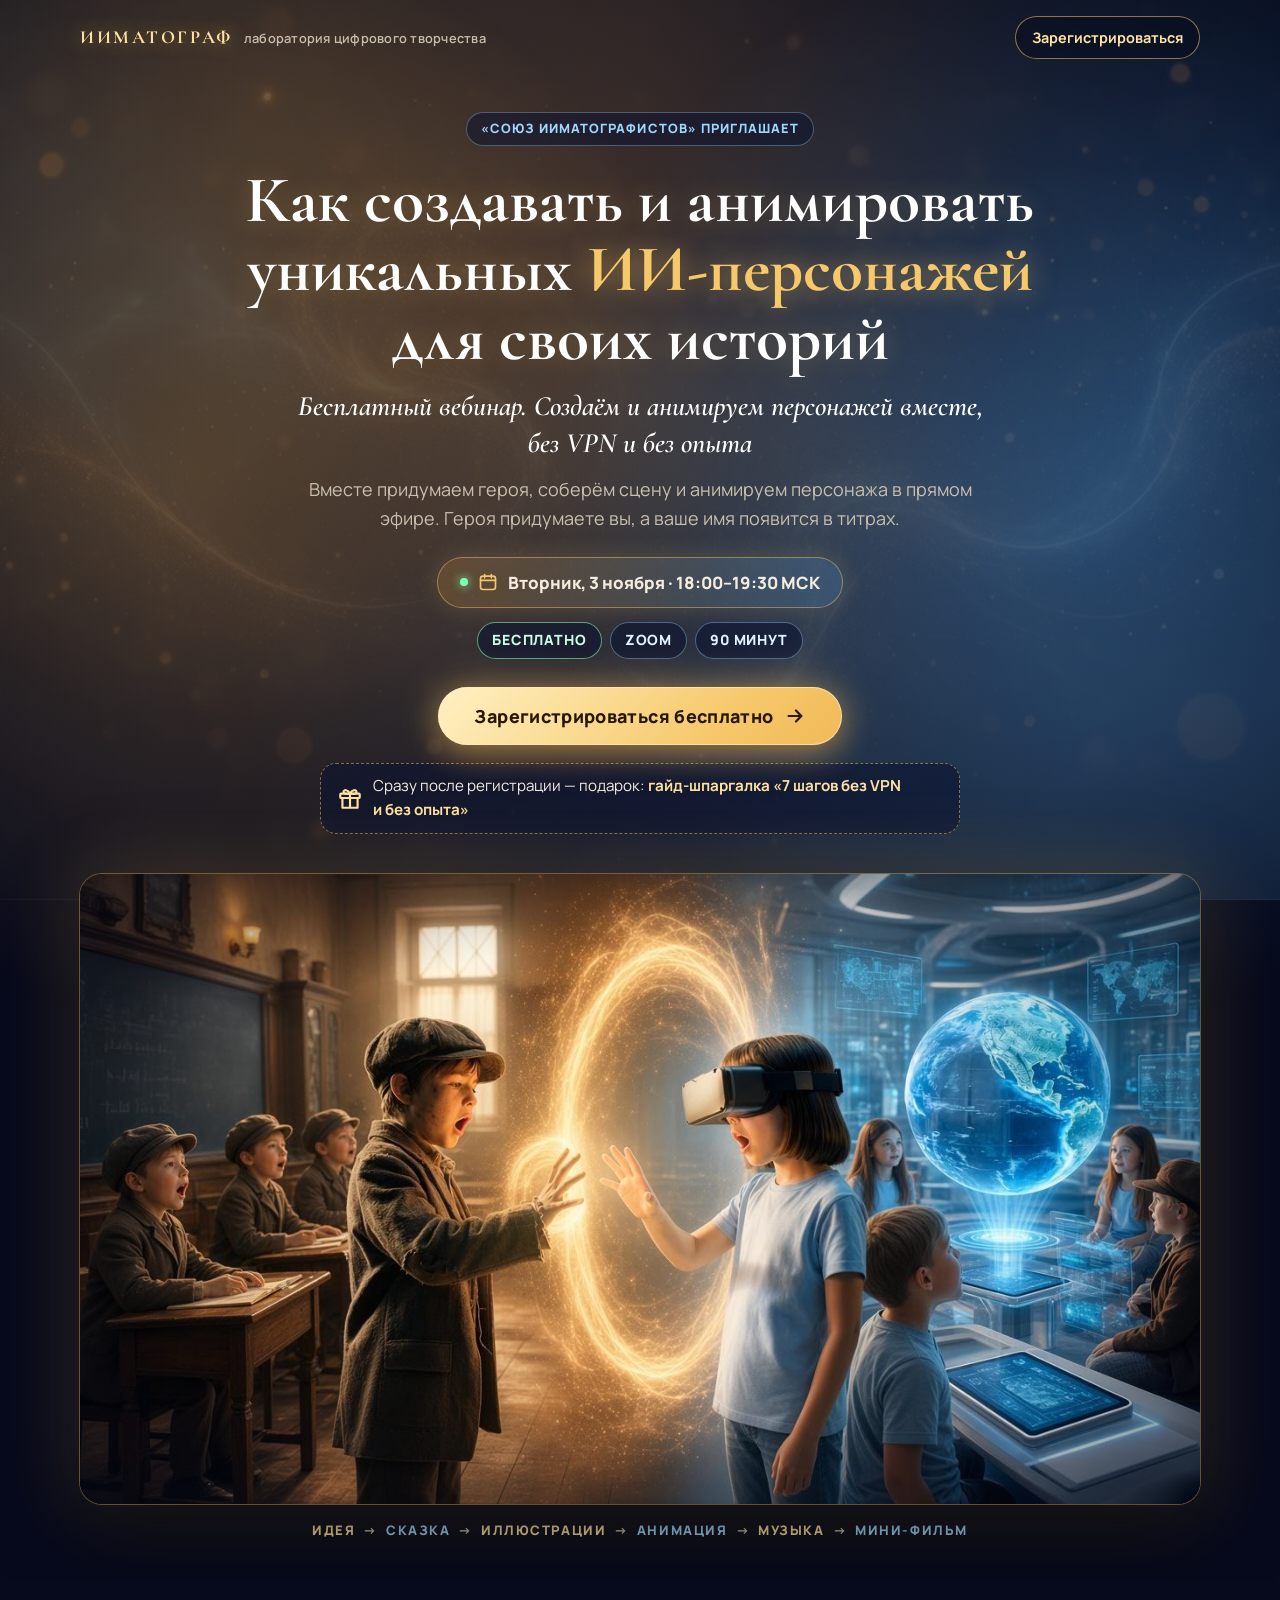
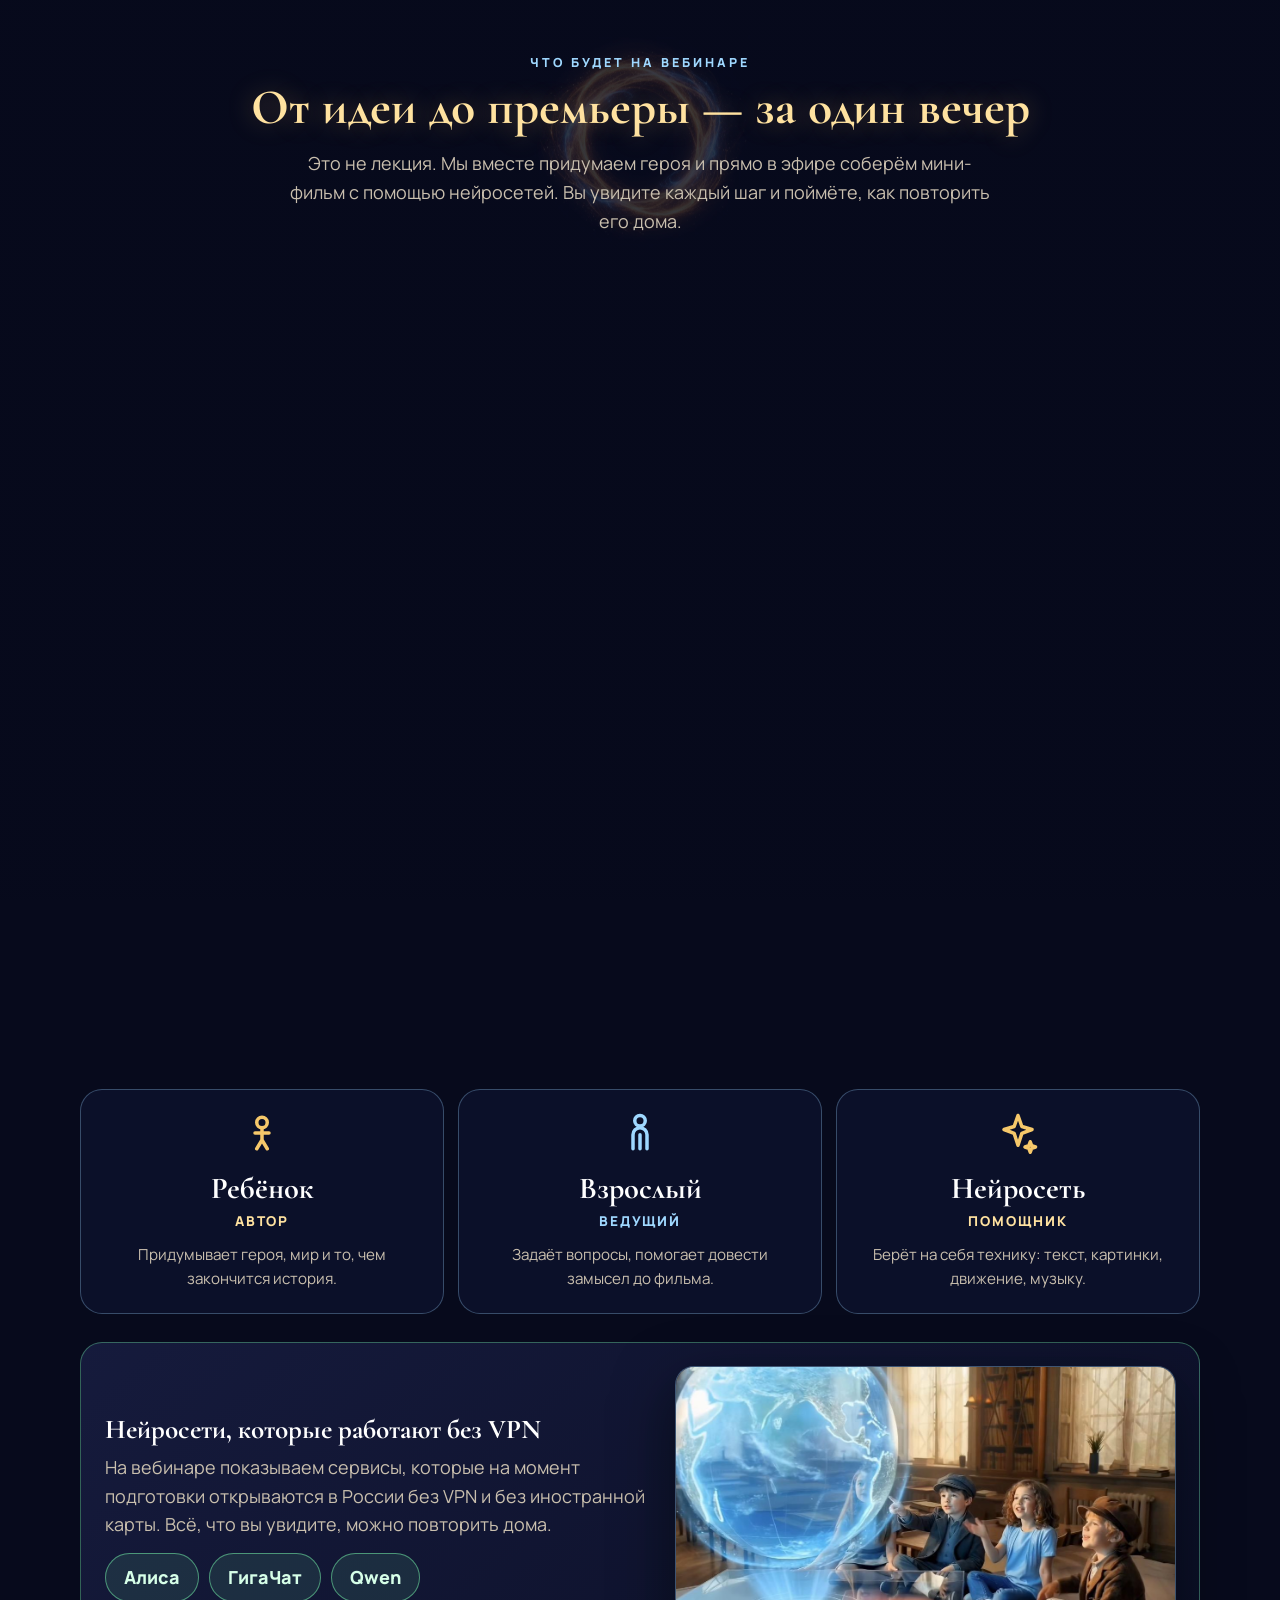
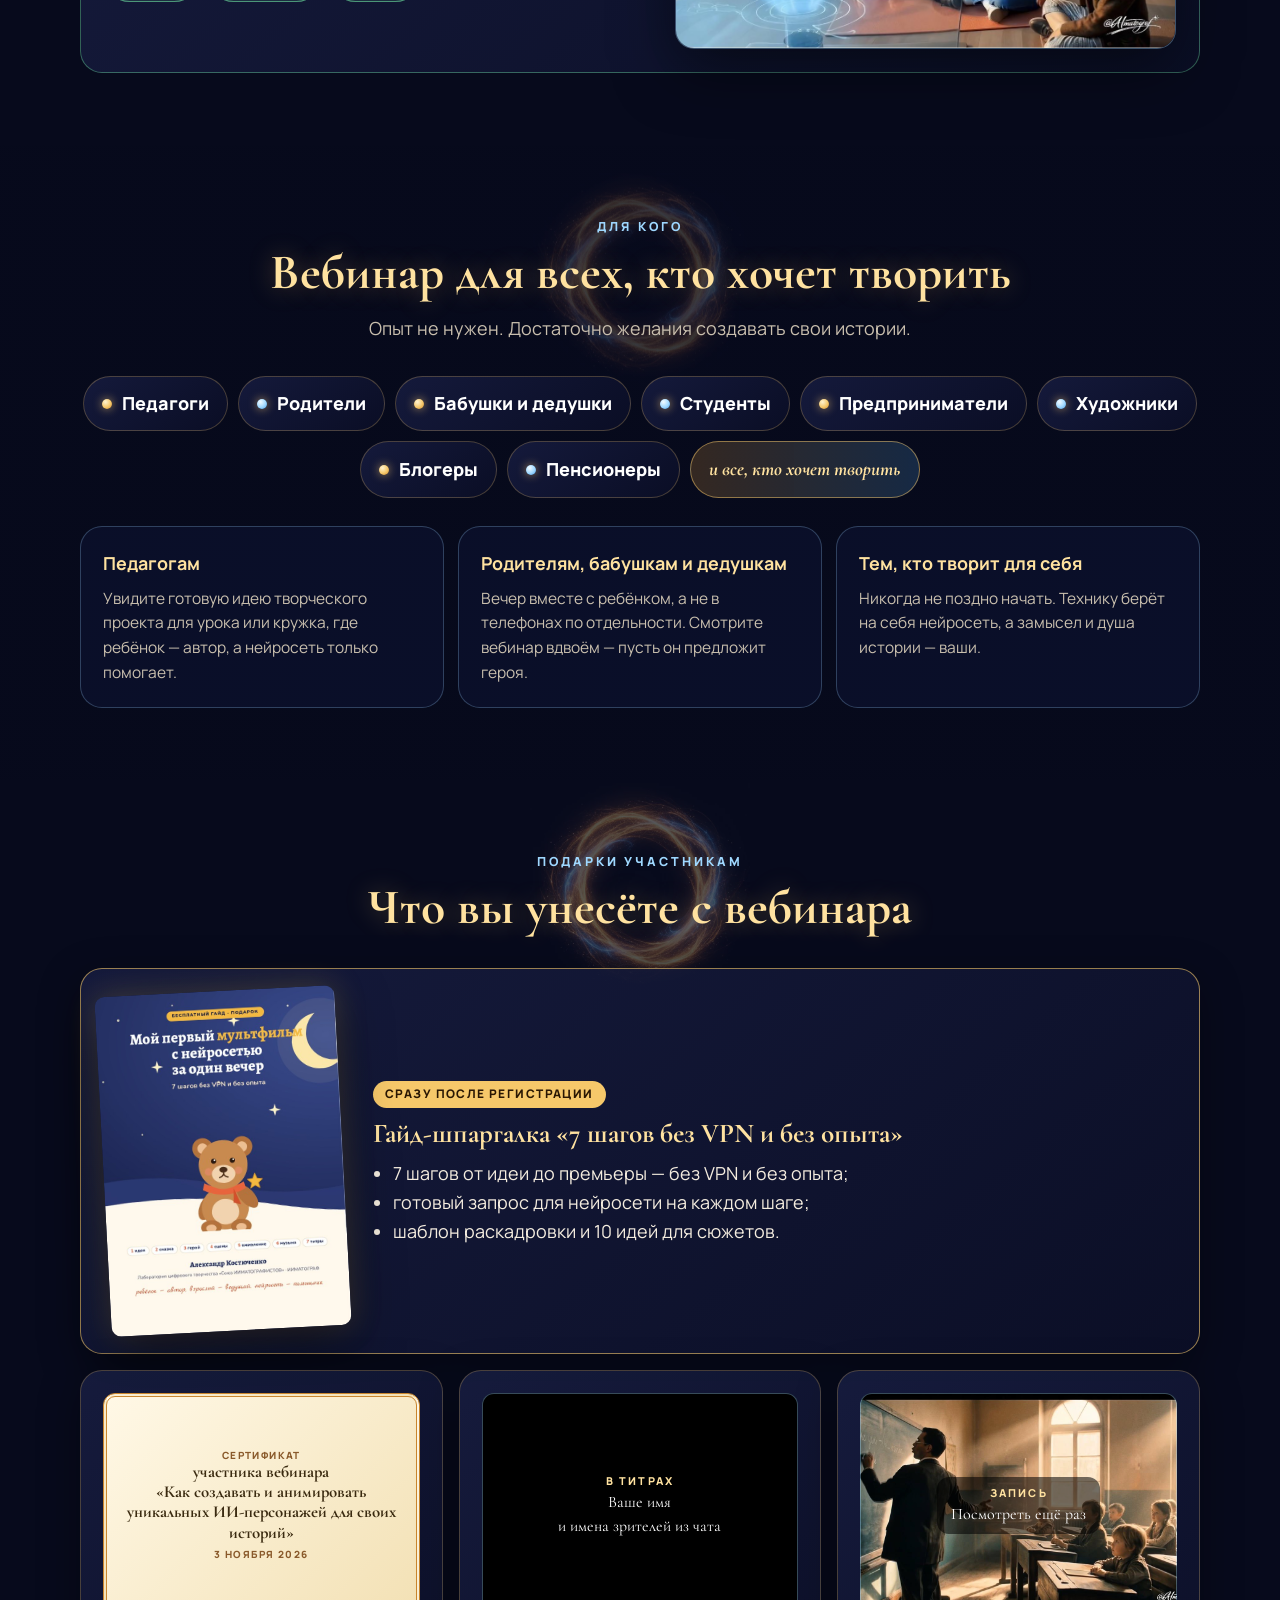
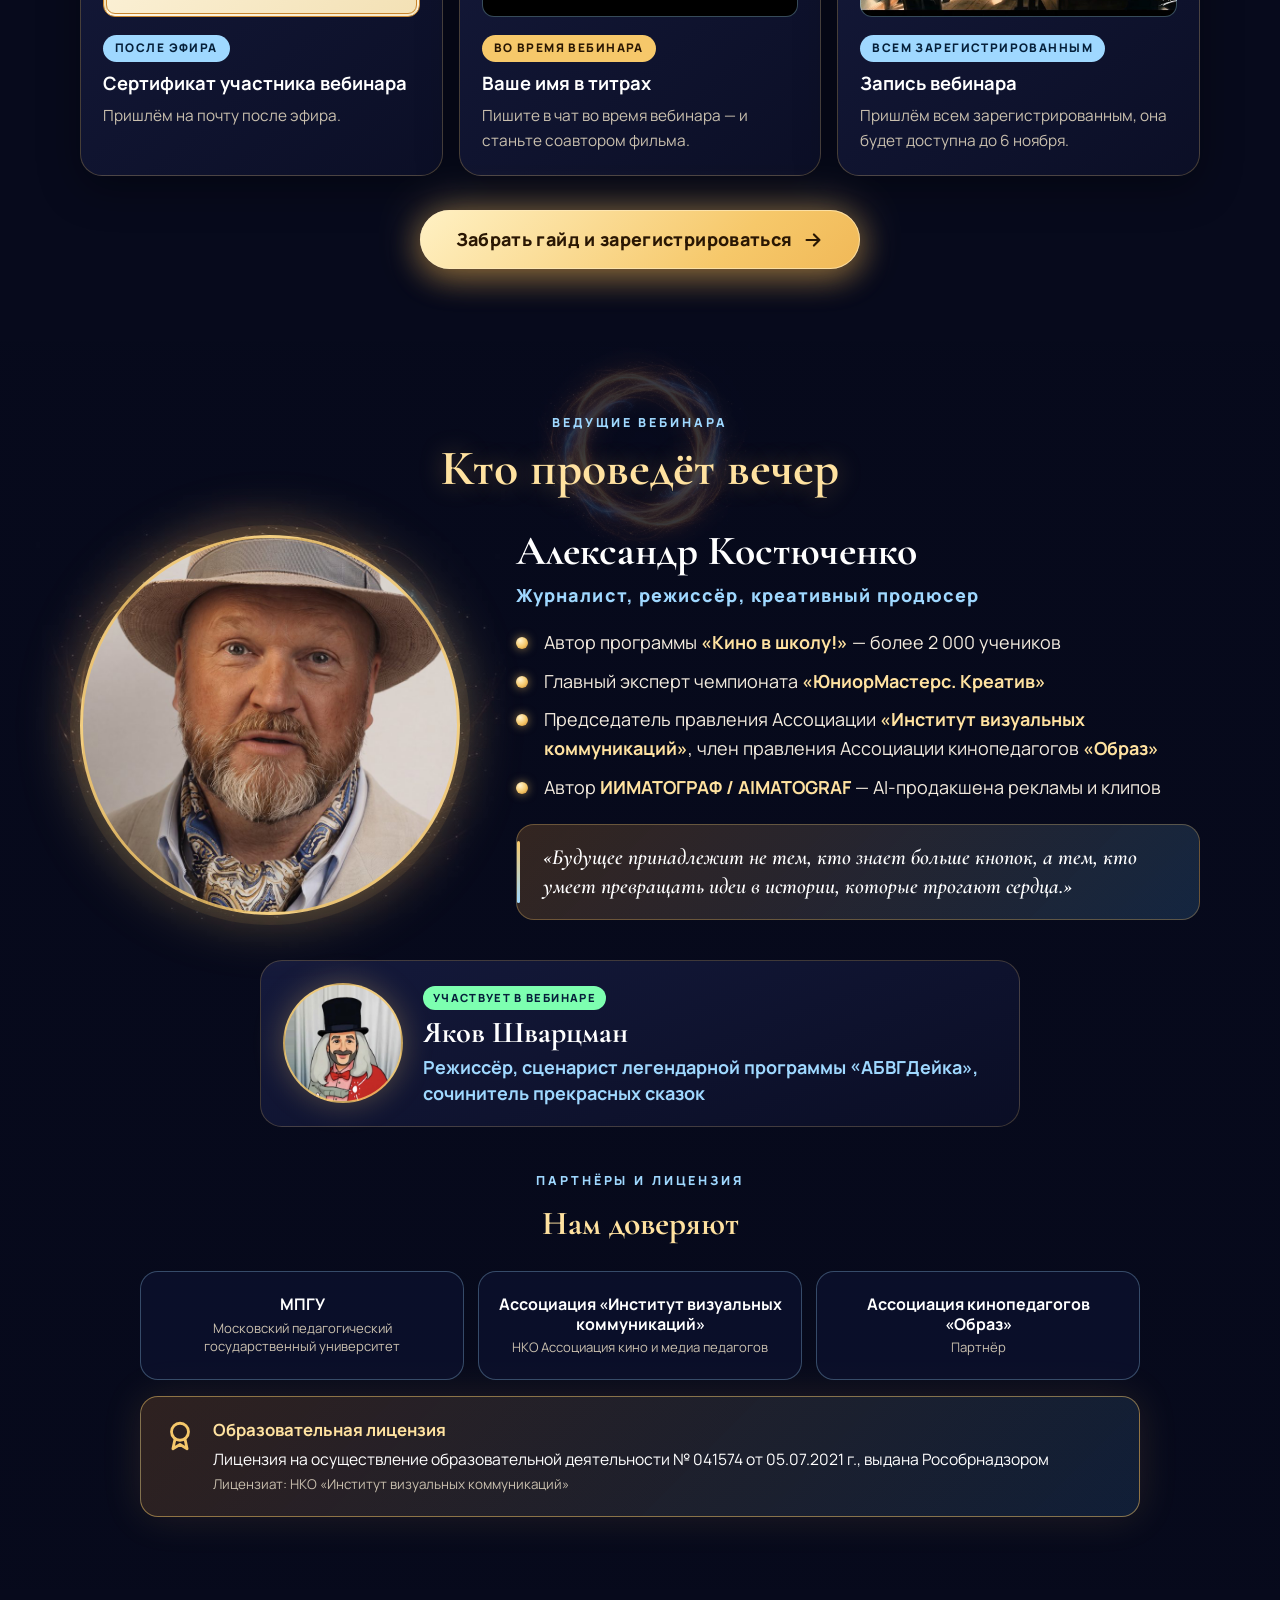
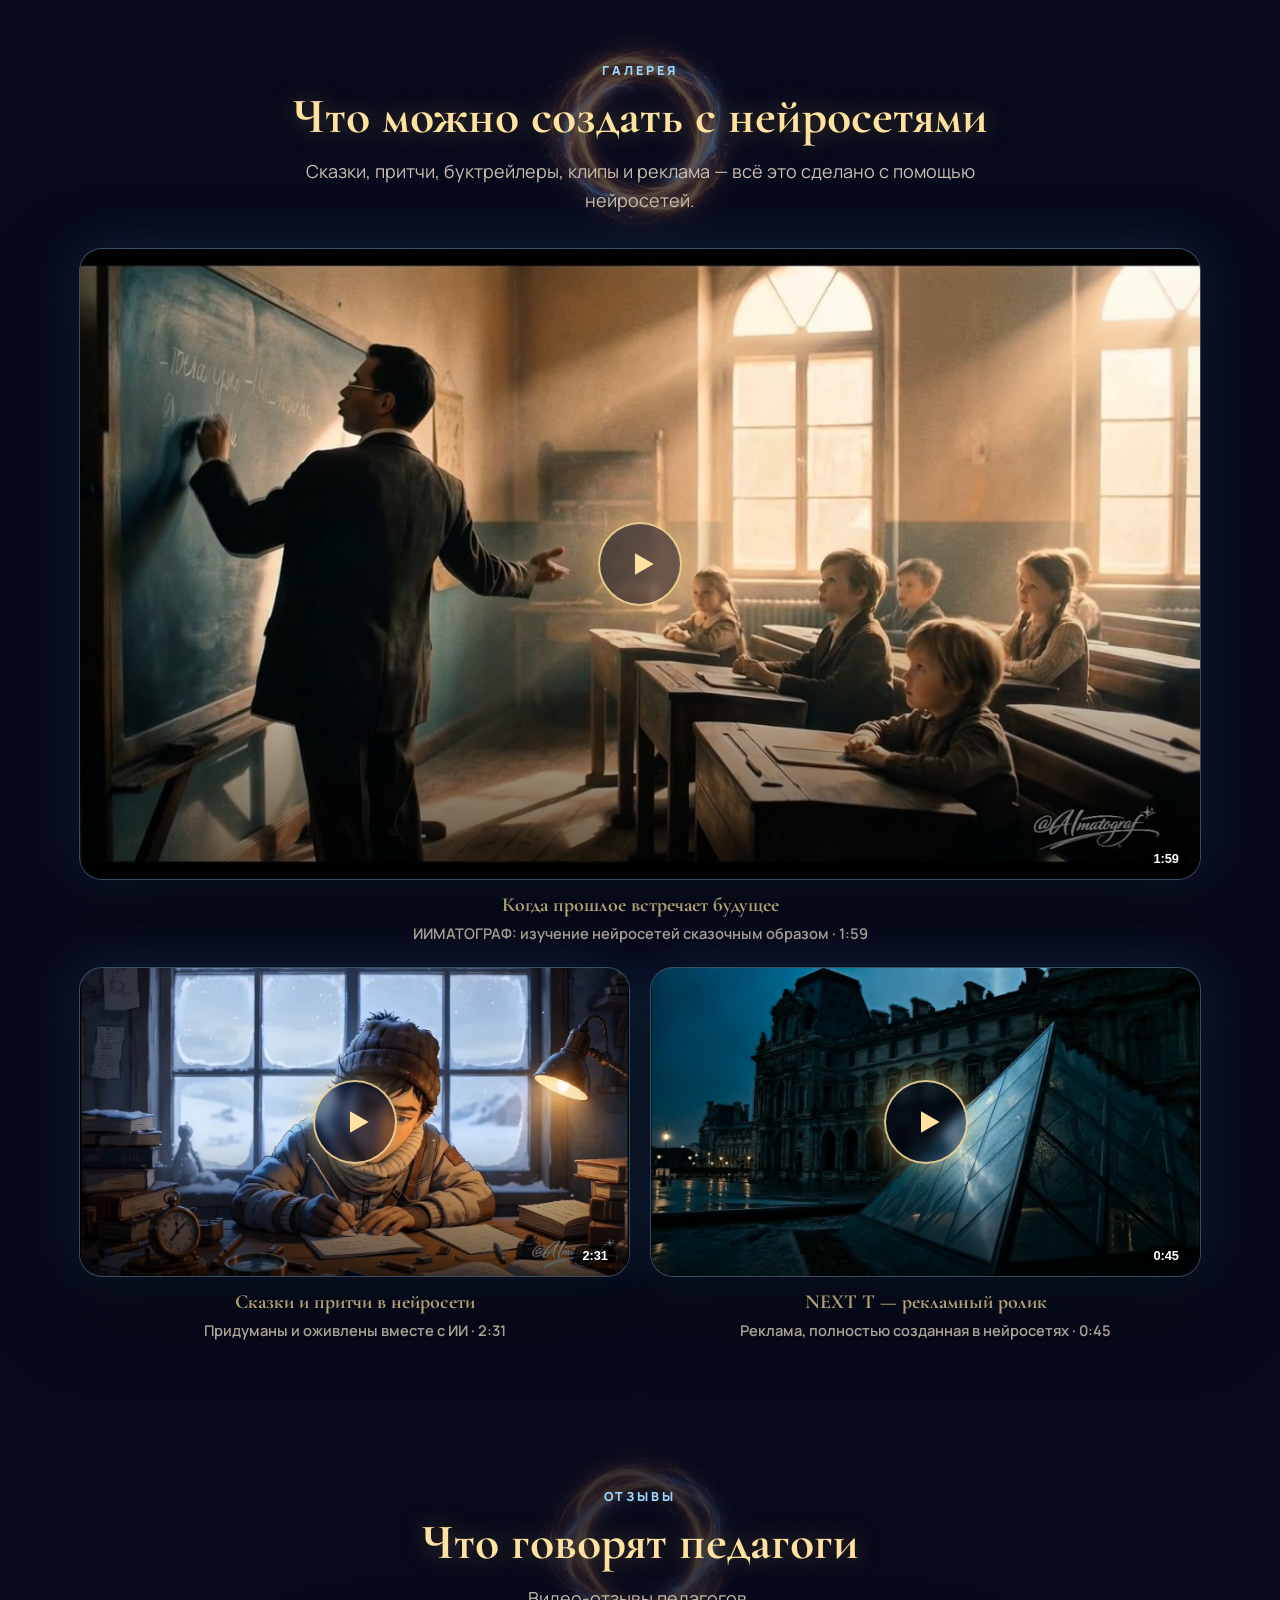
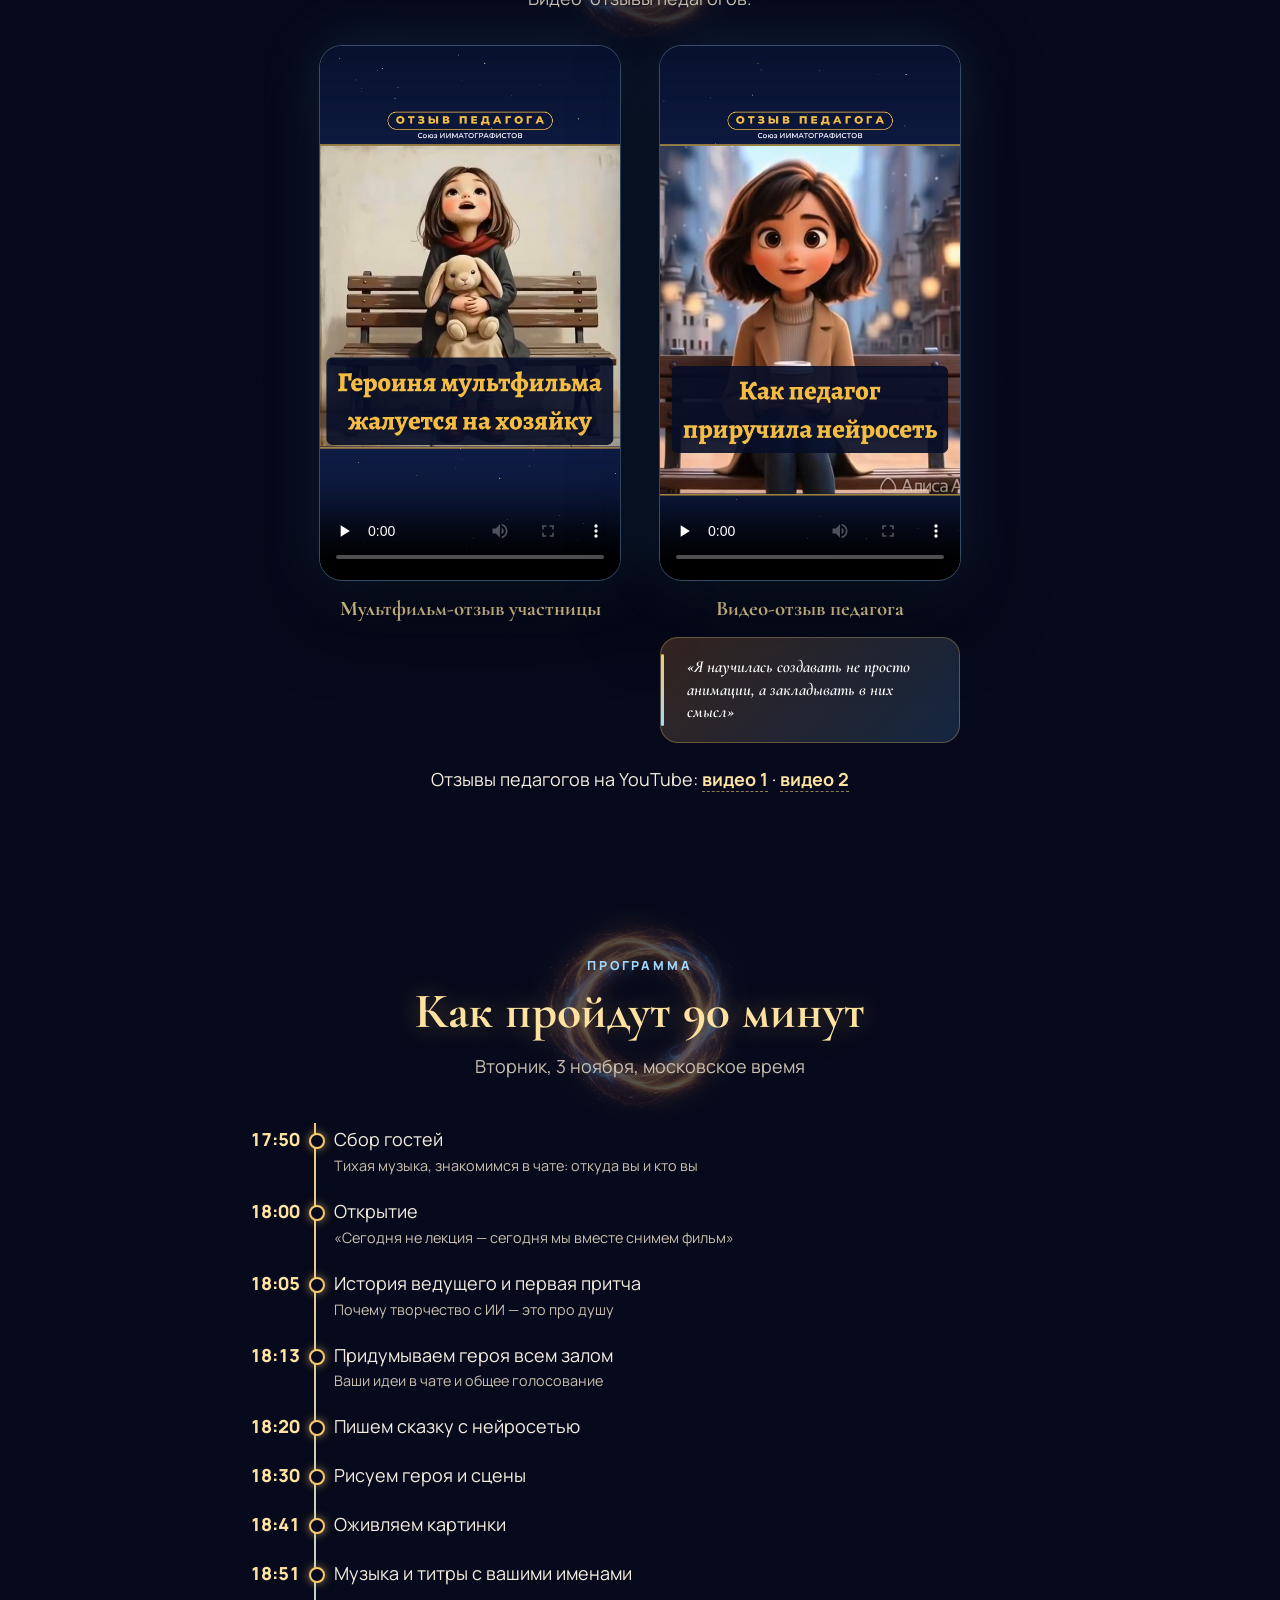
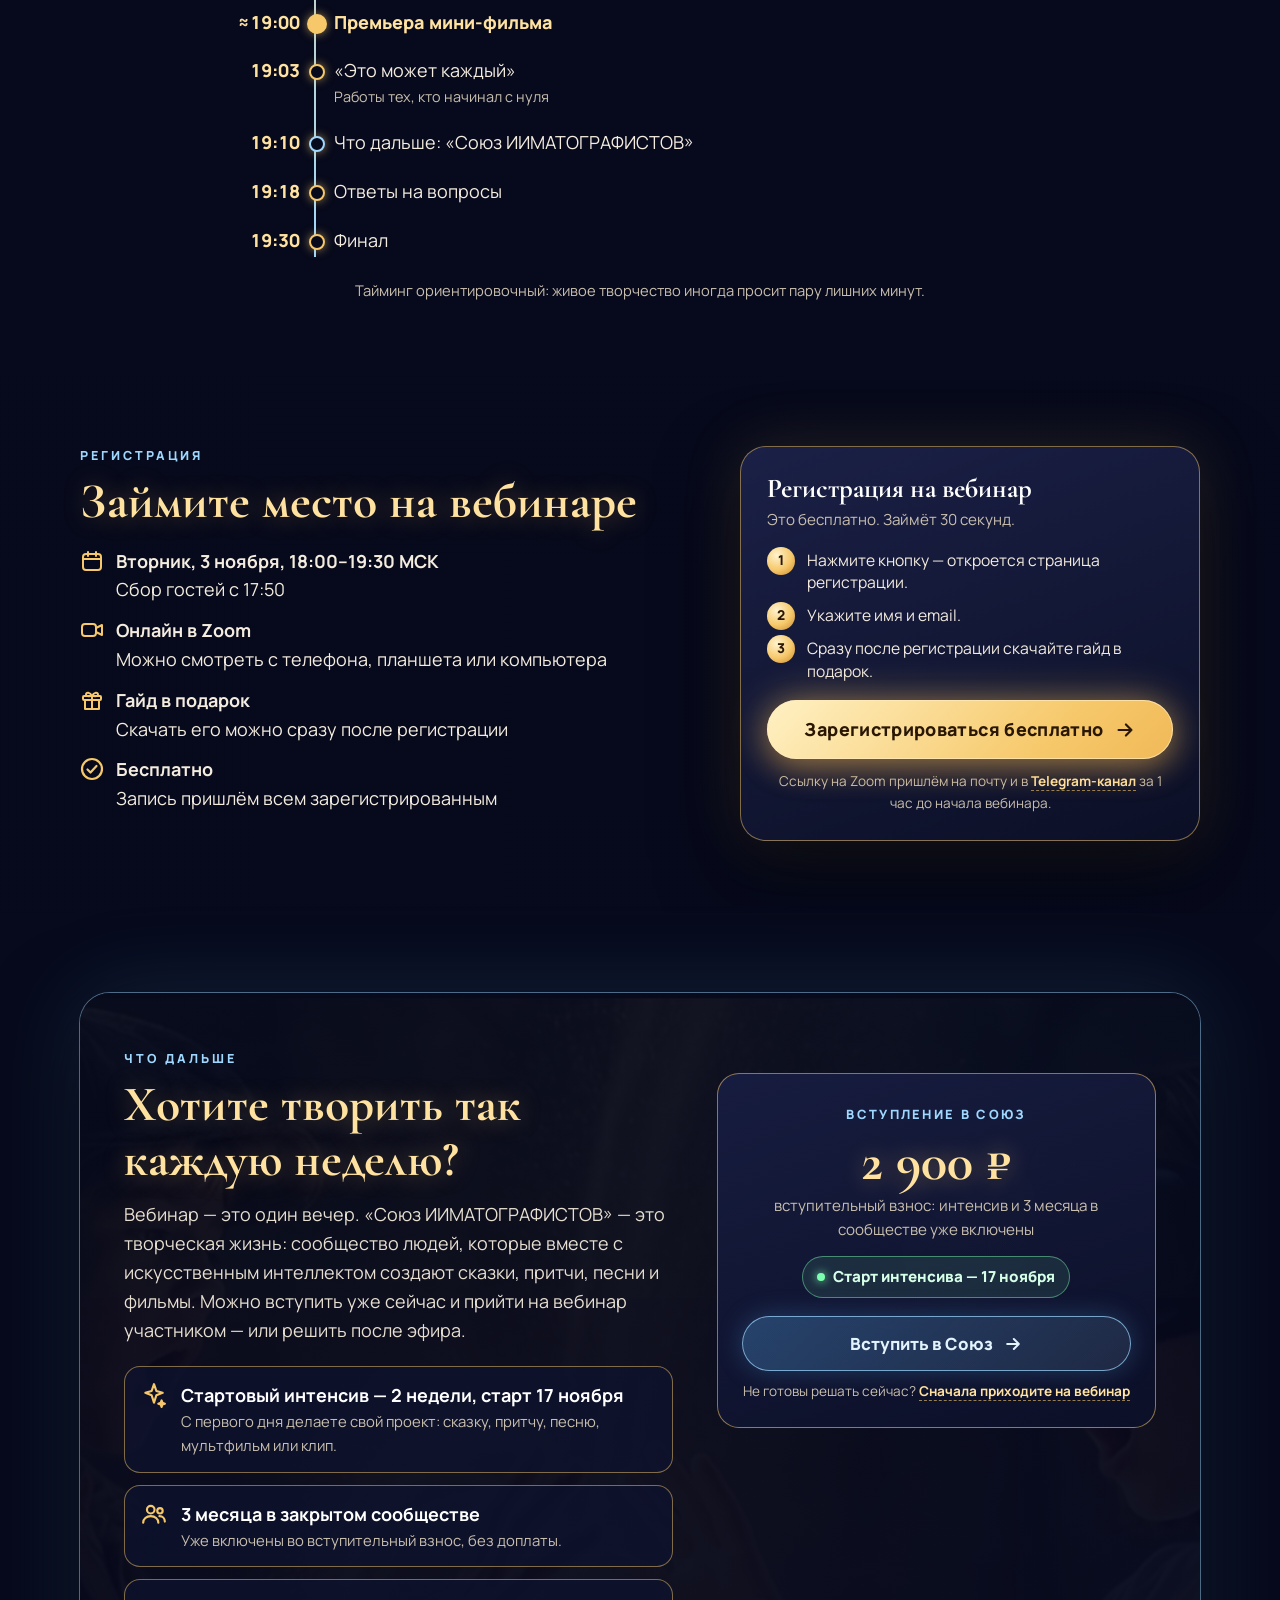
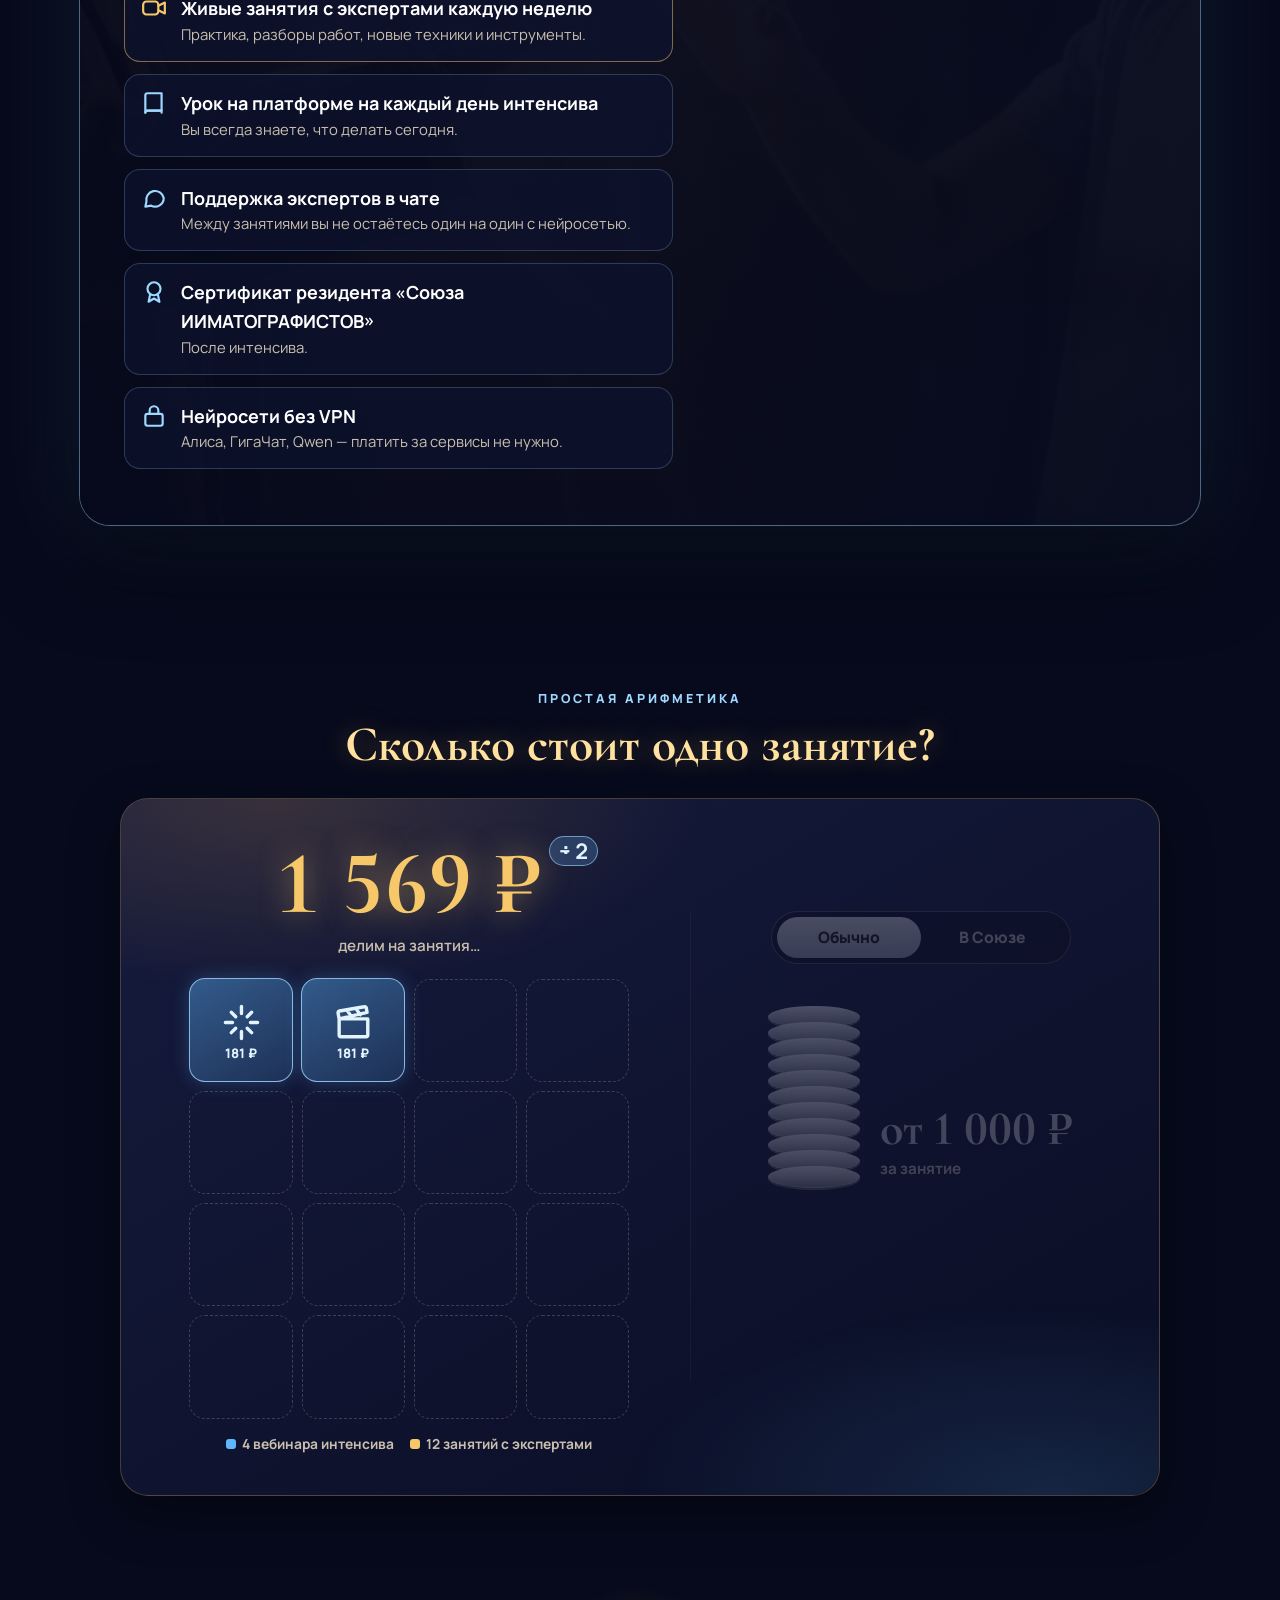
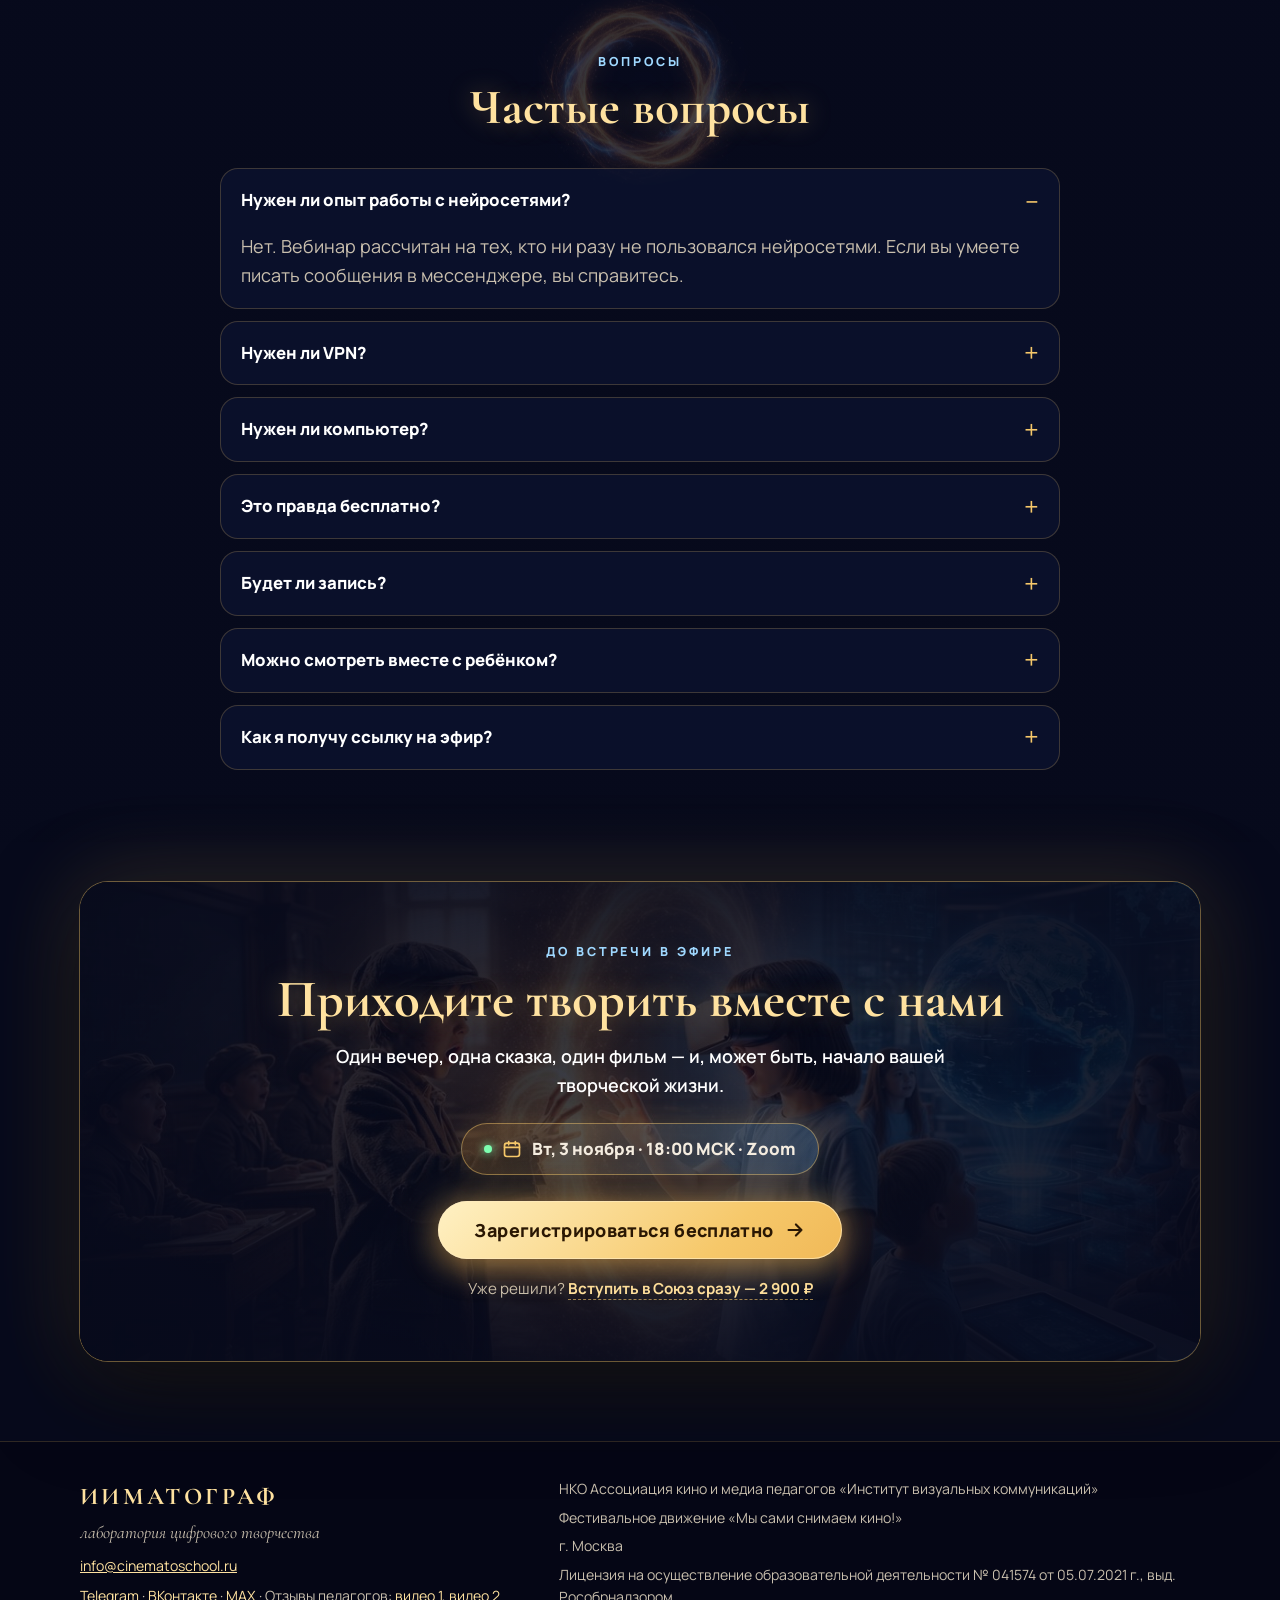
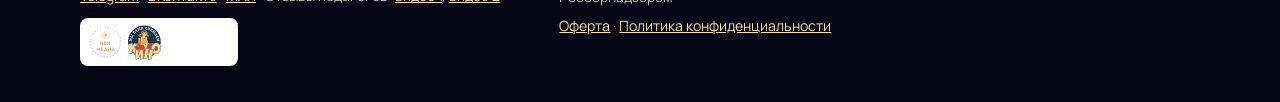
==== index.html @ be475d3e "Update show-1310 landing for webinar 3 Nov 2026 New topic: AI characters for stories. Hero lead with" ====
<!DOCTYPE html>
<html lang="ru">
<head>
<meta charset="utf-8">
<meta name="viewport" content="width=device-width, initial-scale=1, viewport-fit=cover">
<title>Вебинар «Как создавать и анимировать уникальных ИИ-персонажей для своих историй» — 3 ноября, 18:00 МСК | ИИМАТОГРАФ</title>
<meta name="description" content="Бесплатный вебинар. Создаём и анимируем персонажей вместе, без VPN и без опыта. Вторник, 3 ноября 2026, 18:00–19:30 МСК. Подарок за регистрацию — гайд-шпаргалка «7 шагов без VPN и без опыта».">
<meta name="theme-color" content="#070a1c">
<link rel="canonical" href="https://kan7739684-max.github.io/show-1310/">
<link rel="icon" href="favicon.ico" sizes="any">
<link rel="icon" href="favicon.svg" type="image/svg+xml">
<link rel="icon" href="favicon-32.png" sizes="32x32" type="image/png">
<link rel="apple-touch-icon" href="apple-touch-icon.png">
<meta property="og:type" content="website">
<meta property="og:locale" content="ru_RU">
<meta property="og:site_name" content="ИИМАТОГРАФ">
<meta property="og:url" content="https://kan7739684-max.github.io/show-1310/">
<meta property="og:title" content="Как создавать и анимировать уникальных ИИ-персонажей для своих историй — бесплатный вебинар 3 ноября">
<meta property="og:description" content="Бесплатный вебинар. Создаём и анимируем персонажей вместе, без VPN и без опыта. Вт, 3 ноября, 18:00 МСК, Zoom, бесплатно.">
<meta property="og:image" content="https://kan7739684-max.github.io/show-1310/og-image.jpg">
<meta property="og:image:width" content="1200">
<meta property="og:image:height" content="630">
<meta property="og:image:alt" content="Бесплатный вебинар «Как создавать и анимировать уникальных ИИ-персонажей для своих историй», 3 ноября, 18:00 МСК">
<meta name="twitter:card" content="summary_large_image">
<meta name="twitter:image" content="https://kan7739684-max.github.io/show-1310/og-image.jpg">
<link rel="preconnect" href="https://fonts.googleapis.com">
<link rel="preconnect" href="https://fonts.gstatic.com" crossorigin>
<link rel="stylesheet" href="https://fonts.googleapis.com/css2?family=Cormorant+Garamond:ital,wght@0,500;0,600;0,700;1,600&family=Manrope:wght@400;500;600;700;800&display=swap&subset=cyrillic">
<link rel="stylesheet" href="css/style.css">
<link rel="stylesheet" href="css/price181.css">
<script src="js/config.js"></script>
<!-- Яндекс Метрика: вставить код счётчика сюда, когда будет решение (сейчас не подключена)
<script>/* (function(m,e,t,r,i,k,a)Ellipsis)(window, document, "script", "https://mc.yandex.ru/metrika/tag.js", "ym"); ym(XXXXXXXX, "init", Ellipsis); */</script>
-->
<!-- Пиксель VK Рекламы (Top@Mail.ru): вставить сюда, когда будет ID (сейчас не подключён) -->
</head>
<body>
<script>document.documentElement.classList.add('js');if(/[?&]static\b/.test(location.search))document.documentElement.classList.remove('js');</script>
<div class="page-bg" aria-hidden="true"></div>
<div class="sparkles" id="sparkles" aria-hidden="true"></div>

<svg width="0" height="0" style="position:absolute" aria-hidden="true">
  <defs>
    <symbol id="i-cal" viewBox="0 0 24 24" fill="none" stroke="currentColor" stroke-width="2" stroke-linecap="round" stroke-linejoin="round"><rect x="3" y="5" width="18" height="16" rx="3"/><path d="M8 3v4M16 3v4M3 10h18"/></symbol>
    <symbol id="i-arrow" viewBox="0 0 24 24" fill="none" stroke="currentColor" stroke-width="2.4" stroke-linecap="round" stroke-linejoin="round"><path d="M5 12h14M13 6l6 6-6 6"/></symbol>
    <symbol id="i-check" viewBox="0 0 24 24" fill="none" stroke="currentColor" stroke-width="2.2" stroke-linecap="round" stroke-linejoin="round"><circle cx="12" cy="12" r="10"/><path d="M7.5 12.5l3 3 6-6.5"/></symbol>
    <symbol id="i-bulb" viewBox="0 0 24 24" fill="none" stroke="currentColor" stroke-width="2" stroke-linecap="round" stroke-linejoin="round"><path d="M9 18h6M10 21h4M12 3a6 6 0 0 0-4 10.5c.8.8 1 1.5 1 2.5h6c0-1 .2-1.7 1-2.5A6 6 0 0 0 12 3z"/></symbol>
    <symbol id="i-book" viewBox="0 0 24 24" fill="none" stroke="currentColor" stroke-width="2" stroke-linecap="round" stroke-linejoin="round"><path d="M4 5a2 2 0 0 1 2-2h13v16H6a2 2 0 0 0-2 2z"/><path d="M4 21a2 2 0 0 1 2-2h13v2"/></symbol>
    <symbol id="i-brush" viewBox="0 0 24 24" fill="none" stroke="currentColor" stroke-width="2" stroke-linecap="round" stroke-linejoin="round"><path d="M14 4l6 6-8 8-6-6z"/><path d="M6 12l-3 6 3 3 6-3"/></symbol>
    <symbol id="i-anim" viewBox="0 0 24 24" fill="none" stroke="currentColor" stroke-width="2" stroke-linecap="round" stroke-linejoin="round"><circle cx="12" cy="12" r="9"/><path d="M10 8l6 4-6 4z"/></symbol>
    <symbol id="i-music" viewBox="0 0 24 24" fill="none" stroke="currentColor" stroke-width="2" stroke-linecap="round" stroke-linejoin="round"><path d="M9 18V5l11-2v13"/><circle cx="6" cy="18" r="3"/><circle cx="17" cy="16" r="3"/></symbol>
    <symbol id="i-film" viewBox="0 0 24 24" fill="none" stroke="currentColor" stroke-width="2" stroke-linecap="round" stroke-linejoin="round"><rect x="3" y="4" width="18" height="16" rx="2"/><path d="M7 4v16M17 4v16M3 9h4M3 15h4M17 9h4M17 15h4"/></symbol>
    <symbol id="i-child" viewBox="0 0 24 24" fill="none" stroke="currentColor" stroke-width="2" stroke-linecap="round" stroke-linejoin="round"><circle cx="12" cy="6" r="3"/><path d="M12 9v7M8 12h8M9 21l3-5 3 5"/></symbol>
    <symbol id="i-adult" viewBox="0 0 24 24" fill="none" stroke="currentColor" stroke-width="2" stroke-linecap="round" stroke-linejoin="round"><circle cx="12" cy="5" r="3"/><path d="M8 21v-8a4 4 0 0 1 8 0v8M12 13v8"/></symbol>
    <symbol id="i-spark" viewBox="0 0 24 24" fill="none" stroke="currentColor" stroke-width="2" stroke-linecap="round" stroke-linejoin="round"><path d="M12 2l2.2 6.3L20 10l-5.8 2.2L12 19l-2.2-6.8L4 10l5.8-1.7z"/><path d="M19 17l.8 2.2L22 20l-2.2.8L19 23l-.8-2.2L16 20l2.2-.8z"/></symbol>
    <symbol id="i-gift" viewBox="0 0 24 24" fill="none" stroke="currentColor" stroke-width="2" stroke-linecap="round" stroke-linejoin="round"><rect x="3" y="8" width="18" height="4" rx="1"/><path d="M5 12v9h14v-9M12 8v13M12 8c-2-4-6-4-6-1.5S10 8 12 8zm0 0c2-4 6-4 6-1.5S14 8 12 8z"/></symbol>
    <symbol id="i-zoom" viewBox="0 0 24 24" fill="none" stroke="currentColor" stroke-width="2" stroke-linecap="round" stroke-linejoin="round"><rect x="2" y="6" width="14" height="12" rx="3"/><path d="M16 10l6-3v10l-6-3"/></symbol>
    <symbol id="i-chat" viewBox="0 0 24 24" fill="none" stroke="currentColor" stroke-width="2" stroke-linecap="round" stroke-linejoin="round"><path d="M21 12a8 8 0 0 1-11.6 7.1L4 20l1-4.6A8 8 0 1 1 21 12z"/></symbol>
    <symbol id="i-users" viewBox="0 0 24 24" fill="none" stroke="currentColor" stroke-width="2" stroke-linecap="round" stroke-linejoin="round"><circle cx="9" cy="8" r="3.5"/><path d="M2 20c0-3.5 3-6 7-6s7 2.5 7 6"/><circle cx="17.5" cy="9" r="2.5"/><path d="M17 14c3 0 5 2 5 5"/></symbol>
    <symbol id="i-award" viewBox="0 0 24 24" fill="none" stroke="currentColor" stroke-width="2" stroke-linecap="round" stroke-linejoin="round"><circle cx="12" cy="9" r="6"/><path d="M8.5 14l-1.5 7 5-3 5 3-1.5-7"/></symbol>
    <symbol id="i-lock" viewBox="0 0 24 24" fill="none" stroke="currentColor" stroke-width="2" stroke-linecap="round" stroke-linejoin="round"><rect x="4" y="10" width="16" height="11" rx="2"/><path d="M8 10V7a4 4 0 0 1 8 0v3"/></symbol>
    <symbol id="i-play" viewBox="0 0 24 24"><path d="M6 4l14 8-14 8z"/></symbol>
  </defs>
</svg>

<header class="topbar">
  <div class="wrap">
    <a class="logo" href="#top">ИИМАТОГРАФ<small>лаборатория цифрового творчества</small></a>
    <a class="top-cta" href="#forma" data-reg data-goal="show_reg_click">Зарегистрироваться</a>
  </div>
</header>

<main id="top">

<section class="hero" id="b1">
  <div class="wrap">
    <span class="eyebrow reveal">«Союз&nbsp;ИИМАТОГРАФИСТОВ» приглашает</span>
    <h1 class="reveal">Как создавать и&nbsp;анимировать уникальных <span class="hl">ИИ-персонажей</span> для&nbsp;своих&nbsp;историй</h1>
    <p class="hero-lead reveal">Бесплатный вебинар. Создаём и&nbsp;анимируем персонажей вместе, <span class="nw">без VPN и&nbsp;без опыта</span></p>
    <p class="hero-sub reveal">Вместе придумаем героя, соберём сцену и анимируем персонажа в прямом эфире. Героя придумаете вы, а ваше имя появится в титрах.</p>
    <div class="reveal"><span class="date-badge"><span class="dot"></span><svg><use href="#i-cal"/></svg>Вторник, 3 ноября · 18:00–19:30 МСК</span></div>
    <ul class="chips reveal"><li>Бесплатно</li><li>Zoom</li><li>90 минут</li></ul>
    <div class="actions reveal"><a class="btn" href="#forma" data-reg data-goal="show_reg_click">Зарегистрироваться бесплатно<svg><use href="#i-arrow"/></svg></a></div>
    <div class="reveal"><p class="gift-note"><svg width="26" height="26" style="color:var(--gold-2);flex:none"><use href="#i-gift"/></svg><span>Сразу после регистрации — подарок: <b>гайд-шпаргалка «7&nbsp;шагов без&nbsp;VPN и&nbsp;без&nbsp;опыта»</b></span></p></div>
    <div class="countdown reveal" id="countdown" aria-label="До начала вебинара">
      <div><b id="cd-d">9</b><span>дней</span></div><div><b id="cd-h">06</b><span>часов</span></div><div><b id="cd-m">27</b><span>минут</span></div>
    </div>
    <div class="banner reveal">
      <div class="banner-frame" role="img" aria-label="Мальчик из прошлого и девочка в VR-очках касаются ладонями через золотой портал"><div class="portal-glow"></div></div>
      <ul class="chain"><li>Идея</li><li>Сказка</li><li>Иллюстрации</li><li>Анимация</li><li>Музыка</li><li>Мини-фильм</li></ul>
    </div>
  </div>
</section>

<section class="alt" id="show">
  <div class="wrap">
    <div class="sec-head reveal"><div class="ring-deco"></div>
      <span class="sec-label">Что будет на вебинаре</span>
      <h2>От идеи до премьеры — за&nbsp;один вечер</h2>
      <p class="lead">Это не лекция. Мы вместе придумаем героя и прямо в эфире соберём мини-фильм с помощью нейросетей. Вы увидите каждый шаг и поймёте, как повторить его дома.</p>
    </div>
    <ol class="steps">
      <li class="step reveal"><svg class="ico"><use href="#i-bulb"/></svg><h3>Идея</h3><p>Героя придумываете вы: пишете варианты в чат, а потом всем залом голосуем.</p></li>
      <li class="step reveal"><svg class="ico"><use href="#i-book"/></svg><h3>Сказка</h3><p>Пишем сказку вместе с нейросетью, как с соавтором. Черновик даёт она, а авторы — мы.</p></li>
      <li class="step reveal"><svg class="ico"><use href="#i-brush"/></svg><h3>Иллюстрации</h3><p>Создаём героя и сцены в одном стиле: от «кастинга» до готовой раскадровки.</p></li>
      <li class="step reveal"><svg class="ico"><use href="#i-anim"/></svg><h3>Анимация</h3><p>Картинки оживают: герой двигается, мир сказки наполняется движением.</p></li>
      <li class="step reveal"><svg class="ico"><use href="#i-music"/></svg><h3>Музыка</h3><p>Добавляем песню или мелодию. Название фильма тоже придумывает чат.</p></li>
      <li class="step final reveal"><svg class="ico"><use href="#i-film"/></svg><h3>Премьера мини-фильма</h3><p>Смотрим фильм на весь экран. В титрах — имена зрителей, которые помогали его создать.</p></li>
    </ol>
    <div class="callout reveal"><svg><use href="#i-spark"/></svg><p><b>Ваше имя в титрах.</b> Напишите в чат во время вебинара, и вы станете соавтором фильма, который час назад ещё не существовал.</p></div>
  </div>
</section>

<section id="formula">
  <div class="wrap">
    <div class="sec-head reveal"><div class="ring-deco"></div>
      <span class="sec-label">Наша формула</span>
      <h2>Творчество, в котором главный — человек</h2>
    </div>
    <ul class="formula">
      <li class="reveal"><svg><use href="#i-child"/></svg><span class="who-is">Ребёнок</span><span class="role">автор</span><p>Придумывает героя, мир и то, чем закончится история.</p></li>
      <li class="reveal"><svg><use href="#i-adult"/></svg><span class="who-is">Взрослый</span><span class="role">ведущий</span><p>Задаёт вопросы, помогает довести замысел до фильма.</p></li>
      <li class="reveal"><svg><use href="#i-spark"/></svg><span class="who-is">Нейросеть</span><span class="role">помощник</span><p>Берёт на себя технику: текст, картинки, движение, музыку.</p></li>
    </ul>
    <div class="novpn reveal">
      <div>
        <h3>Нейросети, которые работают без VPN</h3>
        <p>На вебинаре показываем сервисы, которые на момент подготовки открываются в России без VPN и без иностранной карты. Всё, что вы увидите, можно повторить дома.</p>
        <ul class="tools"><li>Алиса</li><li>ГигаЧат</li><li>Qwen</li></ul>
      </div>
      <div class="photo" style="background-image:url(img/soyuz_globe.jpg)" role="img" aria-label="Дети показывают на голографический глобус"></div>
    </div>
  </div>
</section>

<section class="alt" id="for-whom">
  <div class="wrap">
    <div class="sec-head reveal"><div class="ring-deco"></div>
      <span class="sec-label">Для кого</span>
      <h2>Вебинар для всех, кто хочет творить</h2>
      <p class="lead">Опыт не нужен. Достаточно желания создавать свои истории.</p>
    </div>
    <ul class="who reveal">
      <li>Педагоги</li><li>Родители</li><li>Бабушки и дедушки</li><li>Студенты</li><li>Предприниматели</li><li>Художники</li><li>Блогеры</li><li>Пенсионеры</li><li class="all">и все, кто хочет творить</li>
    </ul>
    <div class="seg">
      <article class="reveal"><h3>Педагогам</h3><p>Увидите готовую идею творческого проекта для урока или кружка, где ребёнок — автор, а нейросеть только помогает.</p></article>
      <article class="reveal"><h3>Родителям, бабушкам и дедушкам</h3><p>Вечер вместе с ребёнком, а не в телефонах по отдельности. Смотрите вебинар вдвоём — пусть он предложит героя.</p></article>
      <article class="reveal"><h3>Тем, кто творит для себя</h3><p>Никогда не поздно начать. Технику берёт на себя нейросеть, а замысел и душа истории — ваши.</p></article>
    </div>
  </div>
</section>

<section id="gifts">
  <div class="wrap">
    <div class="sec-head reveal"><div class="ring-deco"></div>
      <span class="sec-label">Подарки участникам</span>
      <h2>Что вы унесёте с&nbsp;вебинара</h2>
    </div>
    <div class="gifts">
      <article class="gift main reveal">
        <img src="img/guide_cover.jpg" alt="Обложка гайда-шпаргалки: 7 шагов без VPN и без опыта" loading="lazy">
        <div>
          <span class="tag">Сразу после регистрации</span>
          <h3>Гайд-шпаргалка «7 шагов без VPN и без опыта»</h3>
          <ul>
            <li>7 шагов от идеи до премьеры — без VPN и без опыта;</li>
            <li>готовый запрос для нейросети на каждом шаге;</li>
            <li>шаблон раскадровки и 10 идей для сюжетов.</li>
          </ul>
        </div>
      </article>
      <article class="gift reveal"><div class="cert"><div><small>Сертификат</small>участника вебинара<br>«Как создавать и анимировать уникальных ИИ-персонажей для своих историй»<small style="margin-top:6px">3 ноября 2026</small></div></div><span class="tag ice">После эфира</span><h3>Сертификат участника вебинара</h3><p>Пришлём на почту после эфира.</p></article>
      <article class="gift reveal"><div class="titles"><div><em>В титрах</em>Ваше имя<br>и имена зрителей из чата</div></div><span class="tag">Во время вебинара</span><h3>Ваше имя в титрах</h3><p>Пишите в чат во время вебинара — и станьте соавтором фильма.</p></article>
      <article class="gift reveal"><div class="titles" style="background:url(img/vimeo_1.jpg) center/cover"><div style="background:rgba(0,0,0,.55);padding:8px 14px;border-radius:12px"><em>Запись</em>Посмотреть ещё раз</div></div><span class="tag ice">Всем зарегистрированным</span><h3>Запись вебинара</h3><p>Пришлём всем зарегистрированным, она будет доступна до 6 ноября.</p></article>
    </div>
    <div class="after reveal"><a class="btn" href="#forma" data-reg data-goal="show_reg_click">Забрать гайд и зарегистрироваться<svg><use href="#i-arrow"/></svg></a></div>
  </div>
</section>

<section class="alt" id="host">
  <div class="wrap">
    <div class="sec-head reveal"><div class="ring-deco"></div><span class="sec-label">Ведущие вебинара</span><h2>Кто проведёт вечер</h2></div>
    <div class="host">
      <div class="host-photo reveal"><div class="ring"></div><div class="ph" role="img" aria-label="Александр Костюченко, фото"></div></div>
      <div class="reveal">
        <h3>Александр Костюченко</h3>
        <p class="role">Журналист, режиссёр, креативный продюсер</p>
        <ul class="regalia">
          <li>Автор программы <b>«Кино в школу!»</b> — более 2 000 учеников</li>
          <li>Главный эксперт чемпионата <b>«ЮниорМастерс. Креатив»</b></li>
          <li>Председатель правления Ассоциации <b>«Институт визуальных коммуникаций»</b>, член правления Ассоциации кинопедагогов <b>«Образ»</b></li>
          <li>Автор <b>ИИМАТОГРАФ / AIMATOGRAF</b> — AI-продакшена рекламы и клипов</li>
        </ul>
        <blockquote class="quote">«Будущее принадлежит не тем, кто знает больше кнопок, а тем, кто умеет превращать идеи в истории, которые трогают сердца.»</blockquote>
      </div>
    </div>
    <div class="cohost reveal">
      <div class="cohost-ph photo" role="img" aria-label="Яков Шварцман"></div>
      <div>
        <span class="cohost-tag">Участвует в вебинаре</span>
        <h3>Яков Шварцман</h3>
        <p class="role">Режиссёр, сценарист легендарной программы «АБВГДейка», сочинитель прекрасных сказок</p>
      </div>
    </div>
    <div class="trust reveal" id="trust">
      <span class="sec-label">Партнёры и лицензия</span>
      <h3 class="trust-title">Нам доверяют</h3>
      <ul class="partners">
        <li><b>МПГУ</b><small>Московский педагогический государственный университет</small></li>
        <li><b>Ассоциация «Институт визуальных коммуникаций»</b><small>НКО Ассоциация кино и медиа педагогов</small></li>
        <li><b>Ассоциация кинопедагогов «Образ»</b><small>Партнёр</small></li>
      </ul>
      <div class="license">
        <svg><use href="#i-award"/></svg>
        <div><b>Образовательная лицензия</b>
          <p>Лицензия на осуществление образовательной деятельности № 041574 от 05.07.2021 г., выдана Рособрнадзором</p>
          <small>Лицензиат: НКО «Институт визуальных коммуникаций»</small></div>
      </div>
    </div>
  </div>
</section>

<section id="works">
  <div class="wrap">
    <div class="sec-head reveal"><div class="ring-deco"></div>
      <span class="sec-label">Галерея</span>
      <h2>Что можно создать с&nbsp;нейросетями</h2>
      <p class="lead">Сказки, притчи, буктрейлеры, клипы и реклама — всё это сделано с помощью нейросетей.</p>
    </div>
    <div class="works">
      <div class="wide reveal">
        <button class="screen" data-vimeo="1200400319" style="background-image:url(img/vimeo_1.jpg)" aria-label="Смотреть: ИИМАТОГРАФ. Изучение нейросетей сказочным образом"><span class="play"><svg><use href="#i-play"/></svg></span><span class="dur">1:59</span></button>
        <h3 class="work-title">Когда прошлое встречает будущее</h3><p class="work-cap">ИИМАТОГРАФ: изучение нейросетей сказочным образом · 1:59</p>
      </div>
      <div class="reveal">
        <button class="screen" data-vimeo="1200401116" style="background-image:url(img/vimeo_2.jpg)" aria-label="Смотреть: создание сказок и притч"><span class="play"><svg><use href="#i-play"/></svg></span><span class="dur">2:31</span></button>
        <h3 class="work-title">Сказки и притчи в нейросети</h3><p class="work-cap">Придуманы и оживлены вместе с ИИ · 2:31</p>
      </div>
      <div class="reveal">
        <button class="screen" data-vimeo="1200404997" style="background-image:url(img/vimeo_3.jpg)" aria-label="Смотреть: NEXT T — рекламный ролик"><span class="play"><svg><use href="#i-play"/></svg></span><span class="dur">0:45</span></button>
        <h3 class="work-title">NEXT T — рекламный ролик</h3><p class="work-cap">Реклама, полностью созданная в нейросетях · 0:45</p>
      </div>
    </div>
  </div>
</section>

<section class="alt" id="stories">
  <div class="wrap">
    <div class="sec-head reveal"><div class="ring-deco"></div><span class="sec-label">Отзывы</span><h2>Что говорят педагоги</h2>
      <p class="lead">Видео-отзывы педагогов.</p></div>
    <div class="reviews2">
      <figure class="review-slot reveal">
        <div class="vbox">
          <video controls playsinline preload="none" poster="img/cover_otzyv_1.jpg" aria-label="Мультфильм-отзыв участницы">
            <source src="video/reel_otzyv_1.mp4" type="video/mp4">
          </video>
        </div>
        <figcaption><b>Мультфильм-отзыв участницы</b></figcaption>
      </figure>
      <figure class="review-slot reveal">
        <div class="vbox">
          <video controls playsinline preload="none" poster="img/cover_otzyv_2.jpg" aria-label="Видео-отзыв педагога">
            <source src="video/reel_otzyv_2.mp4" type="video/mp4">
          </video>
        </div>
        <figcaption><b>Видео-отзыв педагога</b>
          <blockquote class="quote review-q">«Я научилась создавать не просто анимации, а закладывать в них смысл»</blockquote></figcaption>
      </figure>
    </div>
    <p class="center reveal" style="margin-top:22px">Отзывы педагогов на YouTube: <a class="link-gold" href="https://youtube.com/shorts/ALOI1r8Axno" target="_blank" rel="noopener">видео 1</a> · <a class="link-gold" href="https://youtube.com/shorts/0h6yJG08rAQ" target="_blank" rel="noopener">видео 2</a></p>
  </div>
</section>

<section id="program">
  <div class="wrap">
    <div class="sec-head reveal"><div class="ring-deco"></div><span class="sec-label">Программа</span><h2>Как пройдут 90 минут</h2><p class="lead">Вторник, 3 ноября, московское время</p></div>
    <ol class="timeline reveal">
      <li><time>17:50</time><span>Сбор гостей<small>Тихая музыка, знакомимся в чате: откуда вы и кто вы</small></span></li>
      <li><time>18:00</time><span>Открытие<small>«Сегодня не лекция — сегодня мы вместе снимем фильм»</small></span></li>
      <li><time>18:05</time><span>История ведущего и первая притча<small>Почему творчество с ИИ — это про душу</small></span></li>
      <li><time>18:13</time><span>Придумываем героя всем залом<small>Ваши идеи в чате и общее голосование</small></span></li>
      <li><time>18:20</time><span>Пишем сказку с нейросетью</span></li>
      <li><time>18:30</time><span>Рисуем героя и сцены</span></li>
      <li><time>18:41</time><span>Оживляем картинки</span></li>
      <li><time>18:51</time><span>Музыка и титры с вашими именами</span></li>
      <li class="peak"><time>≈19:00</time><span>Премьера мини-фильма</span></li>
      <li><time>19:03</time><span>«Это может каждый»<small>Работы тех, кто начинал с нуля</small></span></li>
      <li class="soyuz"><time>19:10</time><span>Что дальше: «Союз ИИМАТОГРАФИСТОВ»</span></li>
      <li><time>19:18</time><span>Ответы на вопросы</span></li>
      <li><time>19:30</time><span>Финал</span></li>
    </ol>
    <p class="lead center reveal" style="font-size:.92rem">Тайминг ориентировочный: живое творчество иногда просит пару лишних минут.</p>
  </div>
</section>

<section class="alt" id="forma">
  <div class="wrap">
    <div class="reg">
      <div class="reg-info reveal">
        <span class="sec-label">Регистрация</span>
        <h2>Займите место на вебинаре</h2>
        <ul>
          <li><svg><use href="#i-cal"/></svg><span><b>Вторник, 3 ноября, 18:00–19:30 МСК</b><br>Сбор гостей с 17:50</span></li>
          <li><svg><use href="#i-zoom"/></svg><span><b>Онлайн в Zoom</b><br>Можно смотреть с телефона, планшета или компьютера</span></li>
          <li><svg><use href="#i-gift"/></svg><span><b>Гайд в подарок</b><br>Скачать его можно сразу после регистрации</span></li>
          <li><svg><use href="#i-check"/></svg><span><b>Бесплатно</b><br>Запись пришлём всем зарегистрированным</span></li>
        </ul>
      </div>
      <div class="form-card reveal" id="formCard">
        <h3>Регистрация на вебинар</h3>
        <p class="sub">Это бесплатно. Займёт 30 секунд.</p>
        <ol class="reg-how">
          <li>Нажмите кнопку — откроется страница регистрации.</li>
          <li>Укажите имя и email.</li>
          <li>Сразу после регистрации скачайте гайд в подарок.</li>
        </ol>
        <a class="btn" href="#forma" data-reg data-goal="show_reg_click">Зарегистрироваться бесплатно<svg><use href="#i-arrow"/></svg></a>
        <p class="fine">Ссылку на Zoom пришлём на почту и в <a class="link-gold" href="https://t.me/+AKOOHI-GBakxNzUy" target="_blank" rel="noopener">Telegram-канал</a> за 1 час до начала вебинара.</p>
      </div>
    </div>
  </div>
</section>

<section class="soyuz" id="soyuz">
  <div class="wrap">
    <div class="soyuz-box reveal">
      <div class="soyuz-grid">
        <div class="s-head">
          <span class="sec-label">Что дальше</span>
          <h2>Хотите творить так каждую неделю?</h2>
          <p class="lead">Вебинар — это один вечер. «Союз ИИМАТОГРАФИСТОВ» — это творческая жизнь: сообщество людей, которые вместе с искусственным интеллектом создают сказки, притчи, песни и фильмы. Можно вступить уже сейчас и прийти на вебинар участником — или решить после эфира.</p>
        </div>
        <div class="s-list">
          <ul class="incl-list">
            <li class="key"><svg><use href="#i-spark"/></svg><div><b>Стартовый интенсив — 2 недели, старт 17 ноября</b><span>С первого дня делаете свой проект: сказку, притчу, песню, мультфильм или клип.</span></div></li>
            <li class="key"><svg><use href="#i-users"/></svg><div><b>3 месяца в закрытом сообществе</b><span>Уже включены во вступительный взнос, без доплаты.</span></div></li>
            <li class="key"><svg><use href="#i-zoom"/></svg><div><b>Живые занятия с экспертами каждую неделю</b><span>Практика, разборы работ, новые техники и инструменты.</span></div></li>
            <li><svg><use href="#i-book"/></svg><div><b>Урок на платформе на каждый день интенсива</b><span>Вы всегда знаете, что делать сегодня.</span></div></li>
            <li><svg><use href="#i-chat"/></svg><div><b>Поддержка экспертов в чате</b><span>Между занятиями вы не остаётесь один на один с нейросетью.</span></div></li>
            <li><svg><use href="#i-award"/></svg><div><b>Сертификат резидента «Союза ИИМАТОГРАФИСТОВ»</b><span>После интенсива.</span></div></li>
            <li><svg><use href="#i-lock"/></svg><div><b>Нейросети без VPN</b><span>Алиса, ГигаЧат, Qwen — платить за сервисы не нужно.</span></div></li>
          </ul>
        </div>
        <aside class="price-card">
          <span class="lbl">Вступление в Союз</span>
          <div class="price">2&nbsp;900&nbsp;₽</div>
          <p class="incl">вступительный взнос: интенсив и 3 месяца в сообществе уже включены</p>
          <span class="start"><span class="dot"></span>Старт интенсива — 17 ноября</span>
          <a class="btn-ice" href="https://kan7739684-max.github.io/iimatograf-landing/" data-goal="soyuz_pay_click" target="_blank" rel="noopener">Вступить в Союз<svg width="20" height="20"><use href="#i-arrow"/></svg></a>
          <p class="fine">Не готовы решать сейчас? <a class="link-gold" href="#forma">Сначала приходите на вебинар</a></p>
        </aside>
      </div>
    </div>
  </div>
</section>

<!-- Интерактив «Сколько стоит одно занятие» (css/price181.css, js/price181.js) -->
<section class="p181" id="cena" data-p181 aria-labelledby="p181-title">
  <div class="p181-wrap">
    <div class="p181-head">
      <span class="p181-label">Простая арифметика</span>
      <h2 id="p181-title">Сколько стоит одно занятие?</h2>
    </div>

    <div class="p181-card" data-state="idle">
      <div class="p181-split">
        <div class="p181-counter" aria-hidden="true">
          <div class="p181-num"><span class="p181-val">2&nbsp;900</span>&nbsp;₽<span class="p181-div">÷&nbsp;<b>1</b></span></div>
          <div class="p181-sub">вступительный взнос</div>
        </div>
        <ol class="p181-grid" aria-label="16 занятий: 4 вебинара интенсива и 12 занятий с экспертами"></ol>
        <ul class="p181-legend">
          <li><i class="b"></i>4 вебинара интенсива</li>
          <li><i class="g"></i>12 занятий с&nbsp;экспертами</li>
        </ul>
        <button class="p181-play" type="button">
          <svg viewBox="0 0 24 24" aria-hidden="true"><path d="M8 5.5v13l10.5-6.5z" fill="currentColor"/></svg>Разложить на&nbsp;занятия
        </button>
      </div>

      <div class="p181-compare" aria-hidden="true">
        <div class="p181-toggle" role="group" aria-label="Цена одного занятия">
          <button type="button" data-mode="usual" aria-pressed="true">Обычно</button>
          <button type="button" data-mode="soyuz" aria-pressed="false">В&nbsp;Союзе</button>
          <span class="p181-knob" aria-hidden="true"></span>
        </div>
        <div class="p181-stage" data-mode="usual">
          <div class="p181-stack" aria-hidden="true"><span class="p181-ghost"></span></div>
          <div class="p181-price">
            <b class="p181-pu">от&nbsp;1&nbsp;000&nbsp;₽</b>
            <b class="p181-ps">181&nbsp;₽</b>
            <span>за&nbsp;занятие</span>
          </div>
        </div>
        <div class="p181-final">
          <div class="p181-badge">в&nbsp;5,5&nbsp;раза выгоднее</div>
          <div class="p181-actions">
            <a class="p181-cta" href="https://kan7739684-max.github.io/iimatograf-landing/" data-goal="soyuz_pay_click" target="_blank" rel="noopener">Вступить в&nbsp;Союз<svg viewBox="0 0 24 24" aria-hidden="true"><path d="M5 12h13M13 6l6 6-6 6" fill="none" stroke="currentColor" stroke-width="2.4" stroke-linecap="round" stroke-linejoin="round"/></svg></a>
            <button class="p181-replay" type="button"><svg viewBox="0 0 24 24" aria-hidden="true"><path d="M4 12a8 8 0 1 0 2.4-5.7M4 4v4.5h4.5" fill="none" stroke="currentColor" stroke-width="2.2" stroke-linecap="round" stroke-linejoin="round"/></svg>Разобрать ещё раз</button>
          </div>
        </div>
      </div>
      <p class="p181-sr" aria-live="polite"></p>
    </div>
  </div>
</section>

<section class="alt" id="faq">
  <div class="wrap">
    <div class="sec-head reveal"><div class="ring-deco"></div><span class="sec-label">Вопросы</span><h2>Частые вопросы</h2></div>
    <div class="faq reveal">
      <details open><summary>Нужен ли опыт работы с нейросетями?</summary><p>Нет. Вебинар рассчитан на тех, кто ни разу не пользовался нейросетями. Если вы умеете писать сообщения в мессенджере, вы справитесь.</p></details>
      <details><summary>Нужен ли VPN?</summary><p>Нет. Мы показываем нейросети, которые на момент подготовки вебинара открываются в России без VPN: Алиса, ГигаЧат, Qwen.</p></details>
      <details><summary>Нужен ли компьютер?</summary><p>Смотреть вебинар можно с телефона, планшета или компьютера. Нужны интернет и Zoom: приложение или браузер.</p></details>
      <details><summary>Это правда бесплатно?</summary><p>Да, участие в вебинаре бесплатное. В конце мы расскажем о «Союзе ИИМАТОГРАФИСТОВ» для тех, кто захочет продолжить. Вступать или нет — решаете только вы.</p></details>
      <details><summary>Будет ли запись?</summary><p>Да. Запись пришлём всем зарегистрированным, она будет доступна до 6 ноября. Но вживую интереснее: только в эфире можно придумать героя и попасть в титры.</p></details>
      <details><summary>Можно смотреть вместе с ребёнком?</summary><p>Да, и мы очень этого ждём. Ребёнок может предложить героя для нашей сказки: дети в чате получают слово первыми.</p></details>
      <details><summary>Как я получу ссылку на эфир?</summary><p>Ссылку на Zoom пришлём на почту и в Telegram-канал за 1 час до начала вебинара. Гайд можно скачать сразу после регистрации. Если письма нет, проверьте папки «Спам» и «Промоакции» или напишите на info@cinematoschool.ru.</p></details>
    </div>
  </div>
</section>

<section class="cta" id="final">
  <div class="wrap">
    <div class="cta-box reveal">
      <span class="sec-label">До встречи в эфире</span>
      <h2>Приходите творить вместе с&nbsp;нами</h2>
      <p class="sub">Один вечер, одна сказка, один фильм — и, может быть, начало вашей творческой жизни.</p>
      <div><span class="date-badge"><span class="dot"></span><svg><use href="#i-cal"/></svg>Вт, 3 ноября · 18:00 МСК · Zoom</span></div>
      <div class="actions"><a class="btn" href="#forma" data-reg data-goal="show_reg_click">Зарегистрироваться бесплатно<svg><use href="#i-arrow"/></svg></a></div>
      <p class="second">Уже решили? <a class="link-gold" href="https://kan7739684-max.github.io/iimatograf-landing/" data-goal="soyuz_pay_click" target="_blank" rel="noopener">Вступить в&nbsp;Союз сразу&nbsp;— 2&nbsp;900&nbsp;₽</a></p>
    </div>
  </div>
</section>
</main>

<footer>
  <div class="wrap foot">
    <div>
      <div class="fbrand">ИИМАТОГРАФ</div>
      <div class="fsub">лаборатория цифрового творчества</div>
      <p><a href="mailto:info@cinematoschool.ru">info@cinematoschool.ru</a></p>
      <p class="fsoc"><a href="https://t.me/+AKOOHI-GBakxNzUy" target="_blank" rel="noopener">Telegram</a> · <a href="https://vk.ru/kino_pritchi" target="_blank" rel="noopener">ВКонтакте</a> · <a href="https://max.ru/join/v24cNRBgyVcJ0jRERlIljtIofo5lcW4U6NdD8YJnHGo" target="_blank" rel="noopener">MAX</a> · Отзывы педагогов: <a href="https://youtube.com/shorts/ALOI1r8Axno" target="_blank" rel="noopener">видео 1</a>, <a href="https://youtube.com/shorts/0h6yJG08rAQ" target="_blank" rel="noopener">видео 2</a></p>
      <div class="logos"><img src="img/logos_ivk_msk.png" alt="ИВК МЕДИА и «Мы сами снимаем кино!»" style="height:48px;width:auto;border-radius:8px;background:#fff;padding:4px"></div>
    </div>
    <div>
      <p>НКО Ассоциация кино и медиа педагогов «Институт визуальных коммуникаций»</p>
      <p>Фестивальное движение «Мы сами снимаем кино!»</p>
      <p>г. Москва</p>
      <p>Лицензия на осуществление образовательной деятельности № 041574 от 05.07.2021 г., выд. Рособрнадзором</p>
      <p><a href="https://cinematoschool.ru/oferta">Оферта</a> · <a href="https://cinematoschool.ru/politics_PD">Политика конфиденциальности</a></p>
    </div>
  </div>
</footer>

<div class="sticky" id="sticky"><a class="btn" href="#forma" data-reg data-goal="show_reg_click">Зарегистрироваться бесплатно</a></div>

<script src="js/main.js"></script>
<script src="js/price181.js"></script>
</body>
</html>
---- css/style.css ----
/* Лендинг вебинара 03.11 — единая система с лендингом «Союза ИИМАТОГРАФИСТОВ» */
:root{
  --navy:#070a1c; --navy-2:#0d1330; --card:#141a3c;
  --gold:#f6c86a; --gold-2:#ffe2a0; --amber:#d9973a; --sepia:#8a5a2b;
  --ice:#9fd8ff; --ice-2:#5fb8ff; --mint:#7dffb0;
  --text:#f4ecdf; --muted:#c9bfae;
  --serif:"Cormorant Garamond","PT Serif",Georgia,serif;
  --sans:"Manrope",system-ui,-apple-system,"Segoe UI",Roboto,Arial,sans-serif;
  --radius:22px;
}
*{box-sizing:border-box}
html{scroll-behavior:smooth;-webkit-text-size-adjust:100%;overflow-x:hidden}
body{margin:0;background:var(--navy);color:var(--text);font-family:var(--sans);font-size:17px;line-height:1.6;overflow-x:hidden}
img{max-width:100%;display:block}
a{color:inherit}
.wrap{width:min(1120px,100% - 40px);margin-inline:auto}
.page-bg{position:fixed;inset:0;z-index:-2;background:
  radial-gradient(ellipse at 20% 10%,rgba(217,151,58,.18),transparent 55%),
  radial-gradient(ellipse at 85% 80%,rgba(95,184,255,.16),transparent 55%),
  linear-gradient(rgba(7,10,28,.74),rgba(7,10,28,.88)),url(../img/soyuz_bg.jpg) center/cover no-repeat,var(--navy)}
.sparkles{position:fixed;inset:0;z-index:-1;pointer-events:none;overflow:hidden}
.sparkles i{position:absolute;bottom:-10px;width:var(--s,4px);height:var(--s,4px);border-radius:50%;
  background:radial-gradient(circle,#fff 0%,var(--c,#ffe2a0) 40%,transparent 70%);box-shadow:0 0 8px 2px var(--c,#f6c86a);
  opacity:0;animation:rise var(--d,14s) linear var(--delay,0s) infinite}
@keyframes rise{0%{transform:translate3d(0,0,0) scale(.6);opacity:0}10%{opacity:var(--o,.9)}50%{transform:translate3d(var(--x,30px),-50vh,0) scale(1)}90%{opacity:var(--o,.9)}100%{transform:translate3d(calc(var(--x,30px) * -1),-105vh,0) scale(.5);opacity:0}}

/* header */
.topbar{position:absolute;top:0;left:0;right:0;z-index:5;padding:16px 0}
.topbar .wrap{display:flex;align-items:center;justify-content:space-between;gap:12px}
.logo{font-family:var(--serif);font-weight:700;letter-spacing:.14em;font-size:1.15rem;color:var(--gold-2);text-decoration:none;text-shadow:0 0 18px rgba(246,200,106,.55)}
.logo small{display:none}
.top-cta{font-size:.9rem;font-weight:700;text-decoration:none;padding:9px 16px;border-radius:999px;border:1px solid rgba(246,200,106,.55);color:var(--gold-2);background:rgba(7,10,28,.45);backdrop-filter:blur(6px);white-space:nowrap}

/* buttons */
.btn{position:relative;display:inline-flex;align-items:center;justify-content:center;gap:10px;font-family:var(--sans);font-weight:800;font-size:1.12rem;letter-spacing:.02em;
  color:#2a1703;text-decoration:none;padding:18px 36px;border-radius:999px;border:0;cursor:pointer;text-align:center;line-height:1.25;
  background:linear-gradient(135deg,#fff1c4 0%,#f6c86a 35%,#e9a43f 70%,#ffd98a 100%);background-size:200% 200%;
  box-shadow:0 0 0 1px rgba(255,236,190,.7) inset,0 10px 30px rgba(233,164,63,.35),0 0 40px rgba(246,200,106,.45);
  animation:btnGlow 3.2s ease-in-out infinite,btnShift 6s ease-in-out infinite;transition:transform .2s;isolation:isolate}
.btn:hover{transform:translateY(-2px) scale(1.03)}
.btn svg{width:22px;height:22px;flex:none}
@keyframes btnGlow{0%,100%{box-shadow:0 0 0 1px rgba(255,236,190,.7) inset,0 10px 30px rgba(233,164,63,.35),0 0 28px rgba(246,200,106,.4)}50%{box-shadow:0 0 0 1px rgba(255,236,190,.9) inset,0 12px 40px rgba(233,164,63,.5),0 0 64px rgba(246,200,106,.8)}}
@keyframes btnShift{0%,100%{background-position:0% 50%}50%{background-position:100% 50%}}
/* вторичная кнопка (Союз) — «ледяная», чтобы не спорить с главной */
.btn-ice{display:inline-flex;align-items:center;justify-content:center;gap:10px;font-weight:800;font-size:1.05rem;text-decoration:none;
  padding:16px 30px;border-radius:999px;color:#e3f4ff;text-align:center;line-height:1.25;
  background:linear-gradient(135deg,rgba(95,184,255,.28),rgba(159,216,255,.12));border:1.5px solid rgba(159,216,255,.7);
  box-shadow:0 0 26px rgba(95,184,255,.25);transition:.25s}
.btn-ice:hover{background:linear-gradient(135deg,rgba(95,184,255,.42),rgba(159,216,255,.2));transform:translateY(-2px)}
.link-gold{color:var(--gold-2);font-weight:700;text-decoration:none;border-bottom:1px dashed rgba(246,200,106,.6)}

/* hero */
.hero{position:relative;padding:92px 0 40px;text-align:center;overflow:hidden}
.hero::before{content:"";position:absolute;inset:0;z-index:-1;background:
  radial-gradient(ellipse 60% 50% at 15% 30%,rgba(217,151,58,.28),transparent 70%),
  radial-gradient(ellipse 60% 50% at 85% 30%,rgba(95,184,255,.22),transparent 70%)}
.eyebrow{display:inline-block;font-size:.8rem;font-weight:800;letter-spacing:.08em;text-transform:uppercase;color:var(--ice);padding:7px 14px;border-radius:999px;border:1px solid rgba(159,216,255,.35);background:rgba(13,19,48,.55);line-height:1.4}
.hero h1{margin:20px auto 0;max-width:980px;font-family:var(--serif);font-weight:700;font-size:clamp(2.1rem,6.6vw,4.1rem);line-height:1.05;
  color:#fff;text-shadow:0 0 26px rgba(246,200,106,.28);overflow-wrap:break-word}
.nw{white-space:nowrap}
.hero h1 .hl{color:var(--gold);text-shadow:0 0 26px rgba(246,200,106,.6)}
.hero-lead{margin:16px auto 0;max-width:760px;font-family:var(--serif);font-style:italic;font-weight:600;font-size:clamp(1.25rem,4.4vw,1.75rem);color:#fff;line-height:1.3}
.hero-sub{margin:14px auto 0;max-width:680px;color:var(--muted)}
.date-badge{display:inline-flex;align-items:center;gap:10px;margin:24px 0 0;padding:11px 22px;border-radius:999px;font-weight:800;font-size:1.06rem;color:var(--text);
  background:linear-gradient(90deg,rgba(217,151,58,.22),rgba(95,184,255,.18));border:1px solid rgba(246,200,106,.45);box-shadow:0 0 24px rgba(246,200,106,.18)}
.date-badge svg{width:20px;height:20px;flex:none;color:var(--gold)}
.dot{width:8px;height:8px;border-radius:50%;background:var(--mint);box-shadow:0 0 10px var(--mint);animation:blink 1.6s infinite;flex:none}
@keyframes blink{50%{opacity:.25}}
.chips{display:flex;justify-content:center;flex-wrap:wrap;gap:8px;margin:14px 0 0;padding:0;list-style:none}
.chips li{padding:6px 14px;border-radius:999px;font-size:.88rem;font-weight:800;letter-spacing:.06em;text-transform:uppercase;border:1px solid rgba(159,216,255,.4);background:rgba(13,19,48,.6);color:#e3f4ff}
.chips li:first-child{border-color:rgba(125,255,176,.6);color:#c9ffe0}
.hero .actions{margin-top:28px}
.gift-note{display:inline-flex;align-items:center;gap:10px;margin:18px auto 0;max-width:640px;padding:10px 16px;border-radius:16px;background:rgba(13,19,48,.6);border:1px dashed rgba(246,200,106,.5);font-size:.95rem;color:var(--text);text-align:left}
.gift-note b{color:var(--gold-2)}
.countdown{display:flex;justify-content:center;gap:10px;margin:22px 0 0}
.countdown div{min-width:74px;padding:10px 8px;border-radius:16px;background:rgba(13,19,48,.7);border:1px solid rgba(246,200,106,.3)}
.countdown b{display:block;font-family:var(--serif);font-size:2rem;line-height:1;color:var(--gold-2)}
.countdown span{font-size:.72rem;letter-spacing:.14em;text-transform:uppercase;color:var(--muted);font-weight:700}
.banner{position:relative;margin:40px auto 0;max-width:1120px}
.banner-frame{position:relative;aspect-ratio:16/9;border-radius:var(--radius);overflow:hidden;background:url(../img/soyuz_banner.jpg) center/cover no-repeat;
  box-shadow:0 0 0 1px rgba(246,200,106,.35),0 30px 80px rgba(0,0,0,.6),0 0 80px rgba(246,200,106,.25)}
.banner-frame::after{content:"";position:absolute;inset:0;background:radial-gradient(ellipse at 50% 50%,transparent 55%,rgba(7,10,28,.55) 100%)}
.portal-glow{position:absolute;left:47%;top:48%;width:34%;aspect-ratio:1;transform:translate(-50%,-50%);border-radius:50%;pointer-events:none;z-index:1;
  background:radial-gradient(circle,rgba(255,226,160,.38) 0%,rgba(246,200,106,.14) 40%,transparent 70%);mix-blend-mode:screen;animation:pulse 4s ease-in-out infinite}
@keyframes pulse{0%,100%{opacity:.55;transform:translate(-50%,-50%) scale(.92)}50%{opacity:1;transform:translate(-50%,-50%) scale(1.08)}}
.chain{display:flex;flex-wrap:wrap;justify-content:center;gap:6px 8px;margin:16px 0 0;padding:0;list-style:none;font-size:.82rem;font-weight:800;letter-spacing:.12em;text-transform:uppercase}
.chain li{color:var(--gold-2)}
.chain li:nth-child(even){color:var(--ice)}
.chain li+li::before{content:"→";margin-right:8px;color:var(--muted)}

/* sections */
section{position:relative;padding:72px 0;overflow-x:hidden}
@supports (overflow:clip){section{overflow-x:clip}}
.sec-head{text-align:center;margin-bottom:34px;position:relative}
.sec-head .ring-deco{position:absolute;left:50%;top:50%;width:220px;aspect-ratio:1;translate:-50% -50%;background:url(../img/soyuz_ring.jpg) center/contain no-repeat;mix-blend-mode:screen;opacity:.32;z-index:-1;pointer-events:none;animation:spin 60s linear infinite}
@keyframes spin{to{rotate:360deg}}
.sec-label{display:block;font-size:.78rem;letter-spacing:.24em;text-transform:uppercase;font-weight:800;color:var(--ice)}
h2{margin:8px 0 0;font-family:var(--serif);font-weight:700;font-size:clamp(2rem,6.2vw,3.1rem);line-height:1.1;color:var(--gold-2);text-shadow:0 0 24px rgba(246,200,106,.35)}
.lead{max-width:700px;margin:14px auto 0;color:var(--muted)}
.center{text-align:center}
.after{text-align:center;margin-top:34px}
.alt{background:linear-gradient(rgba(7,10,28,.38),rgba(7,10,28,.38))}

/* steps */
.steps{display:grid;gap:16px;padding:0;margin:0;list-style:none;counter-reset:c}
.step{position:relative;padding:22px 22px 22px 86px;border-radius:var(--radius);background:linear-gradient(140deg,rgba(24,30,66,.85),rgba(12,16,40,.85));border:1px solid rgba(246,200,106,.22);box-shadow:0 12px 40px rgba(0,0,0,.35)}
.step::before{counter-increment:c;content:counter(c);position:absolute;left:18px;top:20px;width:50px;height:50px;border-radius:50%;display:grid;place-items:center;font-family:var(--serif);font-weight:700;font-size:1.5rem;color:#2a1703;
  background:radial-gradient(circle at 35% 30%,#fff3cf,#f6c86a 55%,#c9862f);box-shadow:0 0 18px rgba(246,200,106,.6)}
.step:nth-child(even)::before{background:radial-gradient(circle at 35% 30%,#f2fbff,#9fd8ff 55%,#4b9be0);box-shadow:0 0 18px rgba(159,216,255,.6);color:#06203a}
.step .ico{position:absolute;right:18px;top:18px;width:30px;height:30px;color:var(--gold);opacity:.75}
.step h3{margin:0;font-size:1.15rem;line-height:1.3;color:#fff;font-weight:800;padding-right:34px}
.step p{margin:6px 0 0;color:var(--muted);font-size:.97rem}
.step.final{border-color:rgba(246,200,106,.65);background:linear-gradient(140deg,rgba(80,56,20,.6),rgba(24,30,66,.85))}
.callout{display:flex;gap:14px;align-items:center;max-width:820px;margin:28px auto 0;padding:18px 22px;border-radius:18px;background:linear-gradient(135deg,rgba(138,90,43,.35),rgba(95,184,255,.16));border:1px solid rgba(246,200,106,.35)}
.callout svg{width:38px;height:38px;flex:none;color:var(--gold-2)}
.callout p{margin:0;font-size:1.02rem;color:#fff}
.callout b{color:var(--gold-2)}

/* formula */
.formula{display:grid;gap:14px;padding:0;margin:0;list-style:none}
.formula li{padding:22px;border-radius:var(--radius);text-align:center;background:rgba(13,19,48,.7);border:1px solid rgba(159,216,255,.3)}
.formula .who-is{display:block;font-family:var(--serif);font-weight:700;font-size:1.9rem;line-height:1.1;color:#fff}
.formula .role{display:block;margin-top:6px;font-weight:800;letter-spacing:.14em;text-transform:uppercase;font-size:.85rem;color:var(--gold-2)}
.formula li:nth-child(2) .role{color:var(--ice)}
.formula p{margin:10px 0 0;color:var(--muted);font-size:.95rem}
.formula svg{width:42px;height:42px;margin:0 auto 10px;color:var(--gold)}
.formula li:nth-child(2) svg{color:var(--ice)}
.novpn{display:grid;gap:22px;align-items:center;margin-top:28px;padding:24px;border-radius:var(--radius);background:linear-gradient(140deg,rgba(24,30,66,.85),rgba(12,16,40,.85));border:1px solid rgba(125,255,176,.35)}
.novpn h3{margin:0;font-family:var(--serif);font-size:1.7rem;line-height:1.15;color:#fff}
.novpn p{margin:8px 0 0;color:var(--muted)}
.tools{display:flex;flex-wrap:wrap;gap:10px;margin:14px 0 0;padding:0;list-style:none}
.tools li{padding:9px 18px;border-radius:999px;font-weight:800;background:rgba(125,255,176,.1);border:1px solid rgba(125,255,176,.5);color:#d6ffe8}
.photo{border-radius:18px;aspect-ratio:16/9;background-size:cover;background-position:center;box-shadow:0 0 0 1px rgba(159,216,255,.35),0 20px 60px rgba(0,0,0,.5)}

/* who */
.who{display:flex;flex-wrap:wrap;justify-content:center;gap:10px;padding:0;margin:0;list-style:none}
.who li{display:flex;align-items:center;gap:10px;padding:12px 18px;border-radius:999px;font-weight:800;color:#fff;background:linear-gradient(140deg,rgba(24,30,66,.85),rgba(12,16,40,.85));border:1px solid rgba(246,200,106,.25)}
.who li::before{content:"";width:10px;height:10px;border-radius:50%;background:radial-gradient(circle at 35% 30%,#fff3cf,#f6c86a 55%,#c9862f);box-shadow:0 0 10px rgba(246,200,106,.7)}
.who li:nth-child(even)::before{background:radial-gradient(circle at 35% 30%,#f2fbff,#9fd8ff 55%,#4b9be0)}
.who li.all{font-family:var(--serif);font-style:italic;font-size:1.2rem;color:var(--gold-2);border-color:rgba(246,200,106,.5);background:linear-gradient(90deg,rgba(217,151,58,.22),rgba(95,184,255,.18))}
.who li.all::before{display:none}
.seg{display:grid;gap:14px;margin-top:28px}
.seg article{padding:22px;border-radius:var(--radius);background:rgba(13,19,48,.72);border:1px solid rgba(159,216,255,.25)}
.seg h3{margin:0;font-size:1.12rem;color:var(--gold-2)}
.seg p{margin:8px 0 0;color:var(--muted);font-size:.97rem}
.who-note{text-align:center;margin:24px auto 0;max-width:680px;font-family:var(--serif);font-style:italic;font-size:1.3rem;color:#fff}

/* gifts */
.gifts{display:grid;gap:16px}
.gift{position:relative;padding:22px;border-radius:var(--radius);background:linear-gradient(140deg,rgba(24,30,66,.85),rgba(12,16,40,.85));border:1px solid rgba(246,200,106,.25);box-shadow:0 12px 40px rgba(0,0,0,.35)}
.gift h3{margin:0;font-size:1.15rem;color:#fff;line-height:1.3}
.gift p{margin:8px 0 0;color:var(--muted);font-size:.96rem}
.gift .tag{display:inline-block;margin-bottom:10px;padding:4px 12px;border-radius:999px;font-size:.74rem;font-weight:800;letter-spacing:.12em;text-transform:uppercase;color:#2a1703;background:var(--gold)}
.gift .tag.ice{background:var(--ice);color:#06203a}
.gift.main{display:grid;gap:18px;align-items:center;border-color:rgba(246,200,106,.6)}
.gift.main img{width:100%;max-width:240px;margin:0 auto;border-radius:10px;box-shadow:0 18px 50px rgba(0,0,0,.55),0 0 30px rgba(246,200,106,.25);transform:rotate(-3deg)}
.gift.main h3{font-family:var(--serif);font-size:1.7rem;line-height:1.15;color:var(--gold-2)}
.gift.main ul{margin:10px 0 0;padding-left:20px;color:var(--text)}
.cert{aspect-ratio:1.414;border-radius:12px;margin-bottom:14px;display:grid;place-items:center;text-align:center;padding:10px;
  background:linear-gradient(135deg,#fff8e6,#f3e1b5);color:#3a2a10;border:4px double #c9862f;font-family:var(--serif);font-weight:700;font-size:1.05rem;line-height:1.2}
.cert small{display:block;font-family:var(--sans);font-size:.62rem;letter-spacing:.14em;text-transform:uppercase;color:#8a5a2b;font-weight:800}
.titles{aspect-ratio:1.414;border-radius:12px;margin-bottom:14px;display:grid;place-items:center;text-align:center;background:#000;color:#fff;font-family:var(--serif);font-size:1rem;line-height:1.5;border:1px solid rgba(159,216,255,.35)}
.titles em{display:block;color:var(--gold-2);font-style:normal;font-size:.68rem;letter-spacing:.2em;text-transform:uppercase;font-family:var(--sans);font-weight:800}

/* host */
.host{display:grid;gap:28px;align-items:center}
.host-photo{position:relative;max-width:420px;margin:0 auto;width:100%}
.host-photo .ph{position:relative;z-index:1;aspect-ratio:1/1;border-radius:50%;background:#e9e7e4 url(../img/host_alexander_square.jpg) center top/cover no-repeat;border:3px solid rgba(246,200,106,.8);box-shadow:0 0 0 10px rgba(246,200,106,.08),0 0 60px rgba(246,200,106,.35)}
.host-photo .ring{position:absolute;inset:-12%;background:url(../img/soyuz_ring.jpg) center/contain no-repeat;mix-blend-mode:screen;opacity:.45;animation:spin 50s linear infinite;pointer-events:none}
.host h3{margin:0;font-family:var(--serif);font-size:clamp(2rem,5vw,2.6rem);color:#fff;line-height:1.1}
.host .role{margin:6px 0 0;color:var(--ice);font-weight:800;letter-spacing:.06em}
.regalia{margin:18px 0 0;padding:0;list-style:none;display:grid;gap:10px}
.regalia li{position:relative;padding-left:28px}
.regalia li::before{content:"";position:absolute;left:0;top:.5em;width:12px;height:12px;border-radius:50%;background:radial-gradient(circle at 35% 30%,#fff3cf,#f6c86a 55%,#c9862f);box-shadow:0 0 10px rgba(246,200,106,.6)}
.regalia b{color:var(--gold-2)}
.quote{position:relative;margin:22px 0 0;padding:18px 22px 18px 26px;border-radius:18px;background:linear-gradient(135deg,rgba(138,90,43,.35),rgba(95,184,255,.16));border:1px solid rgba(246,200,106,.3);font-family:var(--serif);font-style:italic;font-weight:600;font-size:clamp(1.15rem,3.6vw,1.35rem);line-height:1.35;color:#fff}
.quote::before{content:"";position:absolute;left:0;top:16px;bottom:16px;width:3px;border-radius:3px;background:linear-gradient(var(--gold),var(--ice))}

/* works */
.screen{position:relative;aspect-ratio:16/9;border-radius:var(--radius);overflow:hidden;background:#000 center/cover no-repeat;box-shadow:0 0 0 1px rgba(159,216,255,.3),0 30px 80px rgba(0,0,0,.55),0 0 60px rgba(95,184,255,.18);cursor:pointer;display:block;width:100%;border:0;padding:0}
.screen::after{content:"";position:absolute;inset:0;background:linear-gradient(transparent 55%,rgba(0,0,0,.65))}
.screen iframe{position:absolute;inset:0;width:100%;height:100%;border:0;z-index:3}
.play{position:absolute;left:50%;top:50%;transform:translate(-50%,-50%);z-index:2;width:clamp(58px,10vw,84px);aspect-ratio:1;border-radius:50%;display:grid;place-items:center;
  background:rgba(7,10,28,.45);border:2px solid rgba(255,226,160,.85);backdrop-filter:blur(4px);box-shadow:0 0 30px rgba(246,200,106,.6)}
.play svg{width:40%;height:40%;margin-left:8%;fill:var(--gold-2)}
.dur{position:absolute;right:12px;bottom:10px;z-index:2;font-size:.8rem;font-weight:800;padding:3px 9px;border-radius:999px;background:rgba(0,0,0,.65);color:#fff}
.work-title{margin:14px 4px 0;font-family:var(--serif);font-weight:700;font-size:1.25rem;line-height:1.25;color:var(--gold-2);text-align:center}
.work-cap{margin:4px 4px 0;font-weight:600;color:var(--muted);font-size:.92rem;text-align:center}
.works{display:grid;gap:22px;margin-top:26px}
.ph-box{position:relative;aspect-ratio:16/9;border-radius:var(--radius);display:grid;place-items:center;text-align:center;padding:16px;
  background:repeating-linear-gradient(135deg,rgba(159,216,255,.06) 0 14px,rgba(159,216,255,.02) 14px 28px),rgba(13,19,48,.7);border:1.5px dashed rgba(159,216,255,.5);color:#cfe9ff;font-size:.9rem;font-weight:700}
.ph-box .play{position:static;transform:none;margin:0 auto 10px}
.reels-title{text-align:center;margin:44px 0 0;font-family:var(--serif);font-size:1.6rem;color:#fff}
.reels{display:grid;grid-template-columns:repeat(4,1fr);gap:14px;margin-top:16px}
.reel{position:relative;aspect-ratio:9/16;border-radius:18px;overflow:hidden;background:#000 center/cover no-repeat;box-shadow:0 0 0 1px rgba(246,200,106,.3),0 16px 40px rgba(0,0,0,.5)}
.reel span{position:absolute;left:0;right:0;bottom:0;padding:30px 10px 10px;font-size:.82rem;font-weight:800;line-height:1.3;background:linear-gradient(transparent,rgba(0,0,0,.85));color:#fff}

/* отзывы педагогов (блок 8): два вертикальных видео */
.reviews2{display:grid;gap:28px;justify-content:center;grid-template-columns:minmax(0,320px)}
.review-slot{margin:0}
.vbox{position:relative;aspect-ratio:9/16;border-radius:var(--radius);overflow:hidden;background:#000;box-shadow:0 0 0 1px rgba(159,216,255,.3),0 30px 80px rgba(0,0,0,.55),0 0 60px rgba(95,184,255,.18)}
.vbox video{position:absolute;inset:0;width:100%;height:100%;object-fit:cover;background:#000}
.review-q{margin:12px 0 0;text-align:left;font-size:1.05rem}
.cohost-ph.photo{background:url(../img/yakov_shvartsman_square.jpg) center/cover no-repeat;border:2px solid rgba(246,200,106,.8);box-shadow:0 0 30px rgba(246,200,106,.3)}
.cohost .role{margin:6px 0 0;color:var(--ice);font-weight:700;line-height:1.4}
.review-slot figcaption{margin-top:12px;text-align:center}
.review-slot figcaption b{display:block;font-family:var(--serif);font-size:1.3rem;color:var(--gold-2)}
.center{text-align:center}
/* stories */
.stories{display:grid;gap:16px}
.story{padding:22px;border-radius:var(--radius);border:1.5px dashed rgba(246,200,106,.5);background:rgba(13,19,48,.6)}
.story .avatar{width:64px;height:64px;border-radius:50%;background:rgba(246,200,106,.15);border:1.5px dashed rgba(246,200,106,.6);display:grid;place-items:center;font-size:.7rem;color:var(--gold-2);font-weight:800;margin-bottom:12px}
.story p{margin:0;color:var(--muted);font-size:.95rem}
.story b{color:#fff}
.ph-note{display:block;max-width:760px;margin:22px auto 0;text-align:center;font-size:.86rem;color:#ffd3a0;padding:10px 14px;border-radius:12px;background:rgba(217,151,58,.12);border:1px dashed rgba(217,151,58,.6)}

/* program */
.timeline{max-width:820px;margin:0 auto;padding:0;list-style:none;position:relative}
.timeline::before{content:"";position:absolute;left:84px;top:8px;bottom:8px;width:2px;background:linear-gradient(var(--gold),var(--ice))}
.timeline li{position:relative;display:grid;grid-template-columns:70px 1fr;gap:34px;padding:10px 0}
.timeline time{font-weight:800;color:var(--gold-2);text-align:right;font-variant-numeric:tabular-nums}
.timeline li::after{content:"";position:absolute;left:79px;top:18px;width:12px;height:12px;border-radius:50%;background:var(--navy);border:2px solid var(--gold);box-shadow:0 0 10px rgba(246,200,106,.6)}
.timeline li.peak::after{background:var(--gold);width:16px;height:16px;left:77px;top:16px}
.timeline li.peak span{color:var(--gold-2);font-weight:800}
.timeline li.soyuz::after{border-color:var(--ice)}
.timeline span{color:var(--text)}
.timeline small{display:block;color:var(--muted);font-size:.9rem}

/* form */
.reg{display:grid;gap:26px;align-items:start}
.reg-info h2{text-align:left}
.reg-info ul{margin:18px 0 0;padding:0;list-style:none;display:grid;gap:12px}
.reg-info li{display:flex;gap:12px;align-items:flex-start}
.reg-info li svg{width:24px;height:24px;flex:none;color:var(--gold);margin-top:2px}
.form-card{padding:26px;border-radius:calc(var(--radius) + 4px);background:linear-gradient(160deg,rgba(28,34,74,.95),rgba(12,16,40,.95));border:1px solid rgba(246,200,106,.5);box-shadow:0 30px 80px rgba(0,0,0,.5),0 0 60px rgba(246,200,106,.15)}
.form-card h3{margin:0 0 4px;font-family:var(--serif);font-size:1.7rem;color:#fff;line-height:1.15}
.form-card .sub{margin:0 0 16px;color:var(--muted);font-size:.95rem}
.field{display:block;margin:0 0 12px}
.field span{display:block;font-size:.82rem;font-weight:800;letter-spacing:.04em;color:var(--muted);margin-bottom:5px}
.field input,.field select{width:100%;font:inherit;font-size:1rem;color:#fff;padding:14px 16px;border-radius:14px;border:1px solid rgba(159,216,255,.35);background:rgba(7,10,28,.65);outline:none}
.field input:focus,.field select:focus{border-color:var(--gold);box-shadow:0 0 0 3px rgba(246,200,106,.2)}
.field select{appearance:none;background-image:linear-gradient(45deg,transparent 50%,var(--gold) 50%),linear-gradient(135deg,var(--gold) 50%,transparent 50%);background-position:calc(100% - 22px) 50%,calc(100% - 16px) 50%;background-size:6px 6px;background-repeat:no-repeat}
.check{display:flex;gap:10px;align-items:flex-start;margin:10px 0 0;font-size:.85rem;color:var(--muted);line-height:1.45}
.check input{width:20px;height:20px;flex:none;margin-top:1px;accent-color:var(--gold)}
.check a{color:var(--gold-2)}
.form-card .btn{width:100%;margin-top:18px}
.fine{margin:12px 0 0;font-size:.85rem;color:var(--muted);text-align:center}
.ok{display:none;text-align:center;padding:20px 0}
.ok h3{color:var(--gold-2)}
.form-card.sent form{display:none}.form-card.sent .ok{display:block}

/* soyuz offer */
.soyuz{padding:80px 0}
.soyuz-box{position:relative;overflow:hidden;border-radius:calc(var(--radius) + 8px);padding:44px 22px;isolation:isolate;
  box-shadow:0 0 0 1px rgba(159,216,255,.45),0 30px 90px rgba(0,0,0,.6),0 0 90px rgba(95,184,255,.18)}
.soyuz-box::before{content:"";position:absolute;inset:0;z-index:-2;background:url(../img/soyuz_portal.jpg) center/cover no-repeat;opacity:.35;filter:saturate(1.1)}
.soyuz-box::after{content:"";position:absolute;inset:0;z-index:-1;background:linear-gradient(180deg,rgba(7,10,28,.82),rgba(7,10,28,.94))}
.soyuz-grid{display:grid;gap:22px;align-items:start;grid-template-areas:'head' 'price' 'list'}
.s-head{grid-area:head}.s-list{grid-area:list}.price-card{grid-area:price}
.incl-list{margin-top:0!important}
.soyuz h2{text-align:left}
.soyuz .lead{margin-left:0;text-align:left;color:#e7dfd1}
.price-card{padding:24px;border-radius:var(--radius);background:linear-gradient(160deg,rgba(24,30,66,.95),rgba(12,16,40,.95));border:1px solid rgba(246,200,106,.55);text-align:center}
.price-card .lbl{font-size:.8rem;font-weight:800;letter-spacing:.18em;text-transform:uppercase;color:var(--ice)}
.price-card .price{font-family:var(--serif);font-weight:700;font-size:3.4rem;line-height:1;color:var(--gold-2);margin:8px 0 4px;text-shadow:0 0 24px rgba(246,200,106,.45)}
.price-card .incl{margin:0;color:var(--muted);font-size:.95rem}
.price-card .start{display:inline-flex;gap:8px;align-items:center;margin:14px 0 0;padding:8px 14px;border-radius:999px;background:rgba(125,255,176,.1);border:1px solid rgba(125,255,176,.45);font-weight:800;color:#d6ffe8;font-size:.95rem}
.price-card .btn-ice{width:100%;margin-top:18px}
.price-card .fine{margin-top:10px}
.incl-list{display:grid;gap:12px;margin:22px 0 0;padding:0;list-style:none}
.incl-list li{display:flex;gap:14px;align-items:flex-start;padding:14px 16px;border-radius:16px;background:rgba(13,19,48,.7);border:1px solid rgba(159,216,255,.22)}
.incl-list svg{width:26px;height:26px;flex:none;color:var(--ice);margin-top:1px}
.incl-list b{display:block;color:#fff}
.incl-list span{display:block;color:var(--muted);font-size:.93rem}
.incl-list li.key{border-color:rgba(246,200,106,.5)}
.incl-list li.key svg{color:var(--gold)}

/* faq */
.faq{max-width:840px;margin:0 auto;display:grid;gap:12px}
.faq details{border-radius:18px;background:rgba(13,19,48,.75);border:1px solid rgba(246,200,106,.22);padding:0 20px}
.faq summary{cursor:pointer;list-style:none;padding:18px 34px 18px 0;font-weight:800;font-size:1.05rem;color:#fff;position:relative}
.faq summary::-webkit-details-marker{display:none}
.faq summary::after{content:"+";position:absolute;right:0;top:50%;transform:translateY(-50%);font-size:1.6rem;color:var(--gold);font-weight:400}
.faq details[open] summary::after{content:"–"}
.faq details p{margin:0 0 18px;color:var(--muted)}

/* final cta */
.cta{padding:40px 0 80px}
.cta-box{position:relative;overflow:hidden;border-radius:calc(var(--radius) + 6px);text-align:center;padding:60px 22px;isolation:isolate;box-shadow:0 0 0 1px rgba(246,200,106,.4),0 30px 90px rgba(0,0,0,.6),0 0 90px rgba(246,200,106,.2)}
.cta-box::before{content:"";position:absolute;inset:0;z-index:-3;background:url(../img/soyuz_banner.jpg) center/cover no-repeat;transform:scale(1.05)}
.cta-box::after{content:"";position:absolute;inset:0;z-index:-2;background:radial-gradient(ellipse at 50% 50%,rgba(7,10,28,.55),rgba(7,10,28,.9) 75%),linear-gradient(rgba(7,10,28,.35),rgba(7,10,28,.6))}
.cta h2{max-width:860px;margin-inline:auto;font-size:clamp(2rem,6.5vw,3.3rem)}
.cta .actions{margin-top:26px}
.cta .sub{margin:14px auto 0;max-width:640px;color:#fff;font-weight:600}
.cta .second{margin:18px 0 0;font-size:.95rem;color:var(--muted)}

/* footer */
footer{padding:36px 0 calc(90px + env(safe-area-inset-bottom));border-top:1px solid rgba(246,200,106,.18);background:rgba(5,7,20,.85);font-size:.88rem;color:var(--muted)}
.foot{display:grid;gap:22px}
.fbrand{font-family:var(--serif);font-weight:700;letter-spacing:.14em;font-size:1.5rem;color:var(--gold-2)}
.fsub{margin:2px 0 8px;font-style:italic;font-family:var(--serif);font-size:1.1rem}
.foot a{color:var(--gold-2)}
.foot p{margin:0 0 6px}
.foot .logos{display:flex;gap:10px;align-items:center;margin-top:10px}
.foot .logos span{padding:6px 10px;border-radius:8px;border:1px dashed rgba(201,191,174,.5);font-size:.72rem}

/* sticky */
.sticky{position:fixed;left:12px;right:12px;bottom:calc(12px + env(safe-area-inset-bottom));z-index:20;display:flex;transform:translateY(160%);transition:transform .45s ease}
.sticky.show{transform:none}
.sticky .btn{width:100%;padding:15px 20px;font-size:1.02rem}

/* host: второй участник, партнёры, лицензия (блок доверия) */
.cohost{display:grid;grid-template-columns:120px 1fr;gap:20px;align-items:center;max-width:760px;margin:40px auto 0;padding:20px 22px;border-radius:var(--radius);border:1px solid rgba(246,200,106,.22);background:linear-gradient(160deg,rgba(24,30,66,.85),rgba(12,16,40,.85))}
.cohost-ph{width:120px;height:120px;border-radius:50%;display:grid;place-items:center;font-size:.72rem;font-weight:800;letter-spacing:.1em;color:var(--gold-2);background:rgba(246,200,106,.12);border:1.5px dashed rgba(246,200,106,.7)}
.cohost-tag{display:inline-block;padding:3px 10px;border-radius:999px;font-size:.7rem;font-weight:800;letter-spacing:.12em;text-transform:uppercase;color:#06203a;background:var(--mint)}
.cohost h3{margin:6px 0 0;font-family:var(--serif);font-size:1.9rem;color:#fff;line-height:1.1}
.ph-line{margin:6px 0 0;color:#ffd3a0;font-weight:700;font-size:.92rem}
.ph-line.small{font-size:.8rem;font-weight:600;opacity:.85}
.trust{margin:44px auto 0;max-width:1000px;text-align:center}
.trust-title{margin:6px 0 0;font-family:var(--serif);font-size:clamp(1.6rem,4.4vw,2.1rem);color:var(--gold-2)}
.partners{list-style:none;margin:20px 0 0;padding:0;display:grid;gap:14px}
.partners li{display:grid;gap:4px;justify-items:center;padding:18px 16px;border-radius:18px;border:1px solid rgba(159,216,255,.3);background:rgba(13,19,48,.7)}
.partners b{color:#fff;font-size:1rem;line-height:1.3}
.partners small{color:var(--muted);font-size:.82rem;line-height:1.35}
.logo-ph{display:grid;place-items:center;width:120px;height:52px;margin-bottom:6px;border-radius:10px;border:1.5px dashed rgba(201,191,174,.55);font-size:.68rem;font-weight:800;letter-spacing:.08em;color:var(--muted)}
.license{display:flex;gap:16px;align-items:flex-start;text-align:left;margin:16px 0 0;padding:20px 22px;border-radius:18px;border:1px solid rgba(246,200,106,.5);background:linear-gradient(135deg,rgba(138,90,43,.3),rgba(95,184,255,.12));box-shadow:0 0 40px rgba(246,200,106,.12)}
.license svg{width:34px;height:34px;flex:none;color:var(--gold);margin-top:2px}
.license b{display:block;color:var(--gold-2);font-size:1.05rem}
.license p{margin:4px 0 0;color:#fff;font-size:.98rem;line-height:1.45}
.license small{display:block;margin-top:4px;color:var(--muted);font-size:.84rem}
.fsoc{margin-top:8px!important}
.ph-inline{color:#ffd3a0;font-size:.85em}
@media (min-width:720px){.partners{grid-template-columns:repeat(3,1fr)}.reviews2{grid-template-columns:repeat(2,minmax(0,300px));gap:40px}}
/* block labels (макет: ?labels) */
.blk-tag{display:none}
.labels .blk-tag{display:block;position:absolute;left:10px;top:10px;z-index:30;padding:4px 10px;border-radius:8px;font:800 12px/1.3 var(--sans);letter-spacing:.06em;color:#06203a;background:#9fd8ff;box-shadow:0 2px 10px rgba(0,0,0,.4)}

.js .reveal{opacity:0;transform:translateY(28px);transition:opacity .9s ease,transform .9s ease}
.js .reveal.in{opacity:1;transform:none}

@media (max-width:719px){
  .cohost{grid-template-columns:1fr;text-align:center;justify-items:center}
  .topbar .wrap{gap:8px}
  .logo{font-size:1rem;letter-spacing:.1em}
  .top-cta{font-size:.78rem;padding:8px 12px}
  .hero{padding-top:84px}
  .date-badge{font-size:.95rem;padding:10px 16px}
  .countdown div{min-width:64px}
  .countdown b{font-size:1.6rem}
  .btn{padding:17px 24px;font-size:1.05rem}
  .reels{grid-template-columns:repeat(4,62%);overflow-x:auto;scroll-snap-type:x mandatory;padding-bottom:8px}
  .reel{scroll-snap-align:start}
  .timeline::before{left:62px}
  .timeline li{grid-template-columns:50px 1fr;gap:28px}
  .timeline li::after{left:57px}
  .timeline li.peak::after{left:55px}
  .who li{padding:10px 14px;font-size:.95rem}
  .reg-info h2,.soyuz h2{text-align:center}
  .soyuz .lead{text-align:center}
  .soyuz-box{padding:36px 16px}
}
@media (min-width:720px){
  body{font-size:18px}
  .hero{padding-top:112px}
  .logo small{display:inline;font-family:var(--sans);font-weight:600;letter-spacing:.02em;font-size:.8rem;color:var(--muted);margin-left:10px;text-shadow:none}
  .steps{grid-template-columns:repeat(2,1fr)}
  .formula{grid-template-columns:repeat(3,1fr)}
  .seg{grid-template-columns:repeat(3,1fr)}
  .gifts{grid-template-columns:repeat(3,1fr)}
  .gift.main{grid-column:1/-1;grid-template-columns:240px 1fr;gap:30px}
  .works{grid-template-columns:repeat(2,1fr)}
  .works .wide{grid-column:1/-1}
  .stories{grid-template-columns:repeat(3,1fr)}
  .sticky{display:none}
  .foot{grid-template-columns:1fr 1.4fr}
  footer{padding-bottom:36px}
  .soyuz-box{padding:56px 44px}
}
@media (min-width:1000px){
  .steps{grid-template-columns:repeat(3,1fr)}
  .step{padding:80px 24px 26px}
  .step::before{top:20px;left:24px}
  .host{grid-template-columns:380px 1fr;gap:56px}
  .novpn{grid-template-columns:1.1fr 1fr}
  .reg{grid-template-columns:1fr 460px;gap:48px}
  .soyuz-grid{grid-template-columns:1.25fr 1fr;gap:22px 44px;grid-template-areas:'head price' 'list price'}
  .price-card{position:sticky;top:24px}
}
@media (prefers-reduced-motion:reduce){*,*::before,*::after{animation:none!important;transition:none!important}.js .reveal{opacity:1;transform:none}}

/* production: карточка регистрации (GetCourse) */
.reg-how{margin:6px 0 0;padding:0;list-style:none;counter-reset:r;display:grid;gap:10px}
.reg-how li{position:relative;padding-left:40px;color:var(--text);font-size:.98rem;line-height:1.45}
.reg-how li::before{counter-increment:r;content:counter(r);position:absolute;left:0;top:-2px;width:28px;height:28px;border-radius:50%;display:grid;place-items:center;font-weight:800;font-size:.85rem;color:#2a1703;background:radial-gradient(circle at 35% 30%,#fff3cf,#f6c86a 55%,#c9862f)}
.form-card .btn{display:flex;justify-content:center}
.partners li{padding:22px 16px}
---- css/price181.css ----
/* Интерактивный блок «Сколько стоит одно занятие» — в стиле лендинга (navy / gold / ice). Mobile-first. */
.p181{--p-navy:var(--navy,#070a1c);--p-gold:var(--gold,#f6c86a);--p-gold-2:var(--gold-2,#ffe2a0);--p-ice:var(--ice,#9fd8ff);--p-ice-2:var(--ice-2,#5fb8ff);--p-mint:var(--mint,#7dffb0);
  --p-text:var(--text,#f4ecdf);--p-muted:var(--muted,#c9bfae);--p-serif:var(--serif,"Cormorant Garamond","PT Serif",Georgia,serif);--p-sans:var(--sans,"Manrope",system-ui,Arial,sans-serif);
  position:relative;padding:64px 0;color:var(--p-text);font-family:var(--p-sans);font-variant-numeric:lining-nums}
.p181 *{box-sizing:border-box}
.p181-wrap{width:min(1040px,100% - 32px);margin-inline:auto}
.p181-head{text-align:center}
.p181-label{display:block;font-size:.78rem;letter-spacing:.24em;text-transform:uppercase;font-weight:800;color:var(--p-ice)}
.p181 h2{margin:8px 0 0;font-family:var(--p-serif);font-weight:700;font-size:clamp(2rem,6.2vw,3.1rem);line-height:1.1;color:var(--p-gold-2);text-shadow:0 0 24px rgba(246,200,106,.35)}

.p181-card{position:relative;margin-top:26px;padding:26px 16px 24px;border-radius:28px;display:grid;gap:26px;
  background:linear-gradient(150deg,rgba(24,30,66,.9),rgba(10,14,36,.92));border:1px solid rgba(246,200,106,.25);box-shadow:0 18px 50px rgba(0,0,0,.4)}
.p181-card::before{content:"";position:absolute;inset:0;border-radius:inherit;pointer-events:none;
  background:radial-gradient(ellipse 60% 40% at 15% 0%,rgba(217,151,58,.18),transparent 70%),radial-gradient(ellipse 60% 40% at 90% 100%,rgba(95,184,255,.14),transparent 70%)}
.p181-split,.p181-compare{position:relative;display:flex;flex-direction:column;align-items:center;text-align:center}

/* счётчик */
.p181-num{font-family:var(--p-serif);font-weight:700;font-size:clamp(3.6rem,17vw,5.6rem);line-height:1;color:var(--p-gold);text-shadow:0 0 30px rgba(246,200,106,.5);
  white-space:nowrap;font-variant-numeric:lining-nums tabular-nums;position:relative;display:inline-block}
.p181-div{position:absolute;left:100%;top:-.1em;margin-left:6px;font-family:var(--p-sans);font-size:.24em;font-weight:800;color:#e3f4ff;padding:3px 9px;border-radius:999px;
  background:rgba(95,184,255,.22);border:1px solid rgba(159,216,255,.6);text-shadow:none;opacity:0;transform:scale(.6);transition:opacity .25s,transform .25s}
.p181-card:not([data-state="idle"]) .p181-div{opacity:1;transform:none}
.p181-num.tick{animation:p181-tick .22s ease}
@keyframes p181-tick{50%{transform:scale(1.06)}}
.p181-sub{margin-top:6px;font-size:.95rem;font-weight:600;color:var(--p-muted);min-height:1.5em}

/* плитки */
.p181-grid{list-style:none;margin:20px 0 0;padding:0;width:100%;max-width:440px;display:grid;grid-template-columns:repeat(4,1fr);gap:9px}
.p181-t{position:relative;aspect-ratio:1/1;border-radius:16px;border:1.5px dashed rgba(201,191,174,.25)}
.p181-t .p181-ti{position:absolute;inset:-1.5px;border-radius:16px;display:flex;flex-direction:column;align-items:center;justify-content:center;gap:3px;opacity:0;transform:scale(.3)}
.p181-t svg{width:42%;height:42%}
.p181-t small{font-size:clamp(.66rem,2.9vw,.82rem);font-weight:800;white-space:nowrap;line-height:1}
.p181-t.b .p181-ti{background:linear-gradient(150deg,rgba(95,184,255,.42),rgba(95,184,255,.16));border:1.5px solid rgba(159,216,255,.8);color:#e3f4ff;box-shadow:0 0 18px rgba(95,184,255,.25)}
.p181-t.g .p181-ti{background:linear-gradient(150deg,#fff1c4 0%,#f6c86a 48%,#e9a43f 100%);color:#3a2205;box-shadow:0 0 0 1px rgba(255,236,190,.7) inset,0 0 16px rgba(246,200,106,.3)}
.p181-t.on{border-color:transparent}
.p181-t.on .p181-ti{opacity:1;transform:none;animation:p181-fly .62s cubic-bezier(.34,1.56,.64,1) both}
@keyframes p181-fly{0%{opacity:0;transform:translate(var(--fx,0),var(--fy,-60px)) rotate(var(--fr,-20deg)) scale(.3)}60%{opacity:1}100%{opacity:1;transform:none}}
.p181-legend{list-style:none;margin:14px 0 0;padding:0;display:flex;flex-wrap:wrap;justify-content:center;gap:6px 16px;font-size:.86rem;font-weight:700;color:var(--p-muted);transition:opacity .4s}
.p181-legend i{display:inline-block;width:10px;height:10px;border-radius:3px;margin-right:6px;vertical-align:0}
.p181-legend .b{background:var(--p-ice-2)} .p181-legend .g{background:var(--p-gold)}
.p181-card[data-state="idle"] .p181-legend{opacity:.45}

/* кнопки */
.p181-play{margin-top:20px;display:inline-flex;align-items:center;gap:10px;font:800 1.08rem/1.2 var(--p-sans);color:#2a1703;border:0;cursor:pointer;padding:16px 28px;border-radius:999px;
  background:linear-gradient(135deg,#fff1c4 0%,#f6c86a 35%,#e9a43f 70%,#ffd98a 100%);box-shadow:0 0 0 1px rgba(255,236,190,.7) inset,0 10px 30px rgba(233,164,63,.35),0 0 36px rgba(246,200,106,.4);
  transition:transform .2s,opacity .3s}
.p181-play svg{width:20px;height:20px}
.p181-play:hover{transform:translateY(-2px) scale(1.03)}
.p181-card:not([data-state="idle"]) .p181-play{display:none}
.p181 button:focus-visible,.p181 a:focus-visible{outline:3px solid var(--p-ice);outline-offset:3px}

/* сравнение */
.p181-compare{transition:opacity .5s,filter .5s}
.p181-card[data-state="idle"] .p181-compare,.p181-card[data-state="split"] .p181-compare{opacity:.28;filter:saturate(.4);pointer-events:none}
.p181-toggle{position:relative;display:grid;grid-template-columns:1fr 1fr;width:min(300px,100%);padding:5px;border-radius:999px;background:rgba(7,10,28,.7);border:1px solid rgba(246,200,106,.35)}
.p181-toggle button{position:relative;z-index:1;border:0;background:none;cursor:pointer;padding:11px 10px;border-radius:999px;font:800 .98rem/1.2 var(--p-sans);color:var(--p-muted);transition:color .3s}
.p181-toggle button[aria-pressed="true"]{color:#1a1206}
.p181-knob{position:absolute;top:5px;bottom:5px;left:5px;width:calc(50% - 5px);border-radius:999px;background:linear-gradient(180deg,#d7dbea,#9ca2bd);transition:transform .45s cubic-bezier(.34,1.56,.64,1),background .3s}
.p181-stage[data-mode="soyuz"]{}
.p181-compare.is-soyuz .p181-knob{transform:translateX(100%);background:linear-gradient(135deg,#fff1c4,#f6c86a 50%,#e9a43f)}

.p181-stage{margin-top:18px;display:flex;align-items:flex-end;justify-content:center;gap:20px;min-height:206px;width:100%}
.p181-stack{position:relative;width:92px;height:196px;display:flex;flex-direction:column-reverse;align-items:center}
.p181-coin{width:92px;height:22px;margin-top:-6px;border-radius:50%;flex:none;
  background:linear-gradient(180deg,#e9ecf6 0%,#a8aec6 55%,#6f7594 100%);box-shadow:0 2px 0 #565b78,0 0 0 1px rgba(255,255,255,.25) inset;
  transition:transform .45s cubic-bezier(.5,-.4,.6,1.4),opacity .35s,background .35s;transition-delay:calc(var(--i)*35ms)}
.p181-coin:first-child{margin-top:0}
.p181-compare.is-soyuz .p181-coin{background:linear-gradient(180deg,#fff1c4 0%,#f6c86a 50%,#c98a2e 100%);box-shadow:0 2px 0 #8a5a2b,0 0 14px rgba(246,200,106,.35)}
.p181-compare.is-soyuz .p181-coin.x{opacity:0;transform:translateY(-70px) rotate(25deg) scale(.6);transition-delay:calc((11 - var(--i))*30ms)}
.p181-ghost{position:absolute;left:-4px;right:-4px;bottom:-4px;height:calc(100% + 4px);border:2px dashed rgba(201,191,174,.4);border-radius:46px/14px;opacity:0;transition:opacity .4s .3s}
.p181-compare.is-soyuz .p181-ghost{opacity:1}
.p181-price{position:relative;text-align:left;padding-bottom:6px;display:grid;align-self:flex-end;align-content:end}
.p181-price b{grid-area:1/1}
.p181-price span{grid-area:2/1}
.p181-price b{display:block;font-family:var(--p-serif);font-weight:700;font-size:3rem;line-height:1;white-space:nowrap;transition:opacity .3s,transform .35s}
.p181-price .p181-pu{color:#c9cde0}
.p181-price .p181-ps{color:var(--p-gold);text-shadow:0 0 24px rgba(246,200,106,.55);opacity:0;transform:translateY(14px)}
.p181-compare.is-soyuz .p181-price .p181-pu{opacity:0;transform:translateY(-14px)}
.p181-compare.is-soyuz .p181-price .p181-ps{opacity:1;transform:none}
.p181-price span{display:block;margin-top:4px;font-weight:700;color:var(--p-muted);font-size:.95rem}

.p181-final{margin-top:20px;display:flex;flex-direction:column;align-items:center;gap:16px;transition:opacity .4s,transform .5s cubic-bezier(.34,1.56,.64,1)}
.p181-card:not([data-state="done"]) .p181-final{opacity:0;transform:translateY(16px) scale(.95);pointer-events:none}
.p181-card:not([data-state="done"]) .p181-final *{visibility:hidden}
.p181-badge{font-weight:800;font-size:1.25rem;padding:8px 20px;border-radius:999px;color:#d6ffe6;background:rgba(125,255,176,.12);border:1.5px solid rgba(125,255,176,.6);box-shadow:0 0 24px rgba(125,255,176,.2)}
.p181-card[data-state="done"] .p181-badge{animation:p181-pop .6s cubic-bezier(.34,1.56,.64,1) .1s both}
@keyframes p181-pop{0%{transform:scale(.4);opacity:0}100%{transform:none;opacity:1}}
.p181-actions{display:flex;flex-wrap:wrap;justify-content:center;gap:12px}
.p181-cta{display:inline-flex;align-items:center;gap:10px;font:800 1.05rem/1.25 var(--p-sans);text-decoration:none;padding:15px 28px;border-radius:999px;color:#e3f4ff;
  background:linear-gradient(135deg,rgba(95,184,255,.3),rgba(159,216,255,.12));border:1.5px solid rgba(159,216,255,.75);box-shadow:0 0 26px rgba(95,184,255,.28);transition:.25s}
.p181-cta:hover{background:linear-gradient(135deg,rgba(95,184,255,.45),rgba(159,216,255,.2));transform:translateY(-2px)}
.p181-cta svg,.p181-replay svg{width:20px;height:20px;flex:none}
.p181-replay{display:inline-flex;align-items:center;gap:8px;border:0;background:none;cursor:pointer;padding:12px 10px;font:700 .98rem/1.2 var(--p-sans);color:var(--p-gold-2);
  text-decoration:underline dashed rgba(246,200,106,.6);text-underline-offset:5px}
.p181-replay:hover{color:#fff}
.p181-sr{position:absolute;width:1px;height:1px;overflow:hidden;clip:rect(0 0 0 0);white-space:nowrap}

/* конфетти-искры при финале */
.p181-burst{position:absolute;width:8px;height:8px;border-radius:50%;pointer-events:none;background:radial-gradient(circle,#fff,var(--c) 45%,transparent 70%);
  animation:p181-burst .9s ease-out forwards}
@keyframes p181-burst{0%{transform:translate(0,0) scale(1);opacity:1}100%{transform:translate(var(--bx),var(--by)) scale(.3);opacity:0}}

@media (min-width:860px){
  .p181{padding:84px 0}
  .p181-card{grid-template-columns:1.15fr 1fr;align-items:center;gap:36px;padding:40px 44px}
  .p181-compare{padding-left:36px;border-left:1px solid rgba(246,200,106,.18)}
}
@media (prefers-reduced-motion:reduce){
  .p181 *,.p181 *::before,.p181 *::after{animation:none!important;transition:none!important}
}
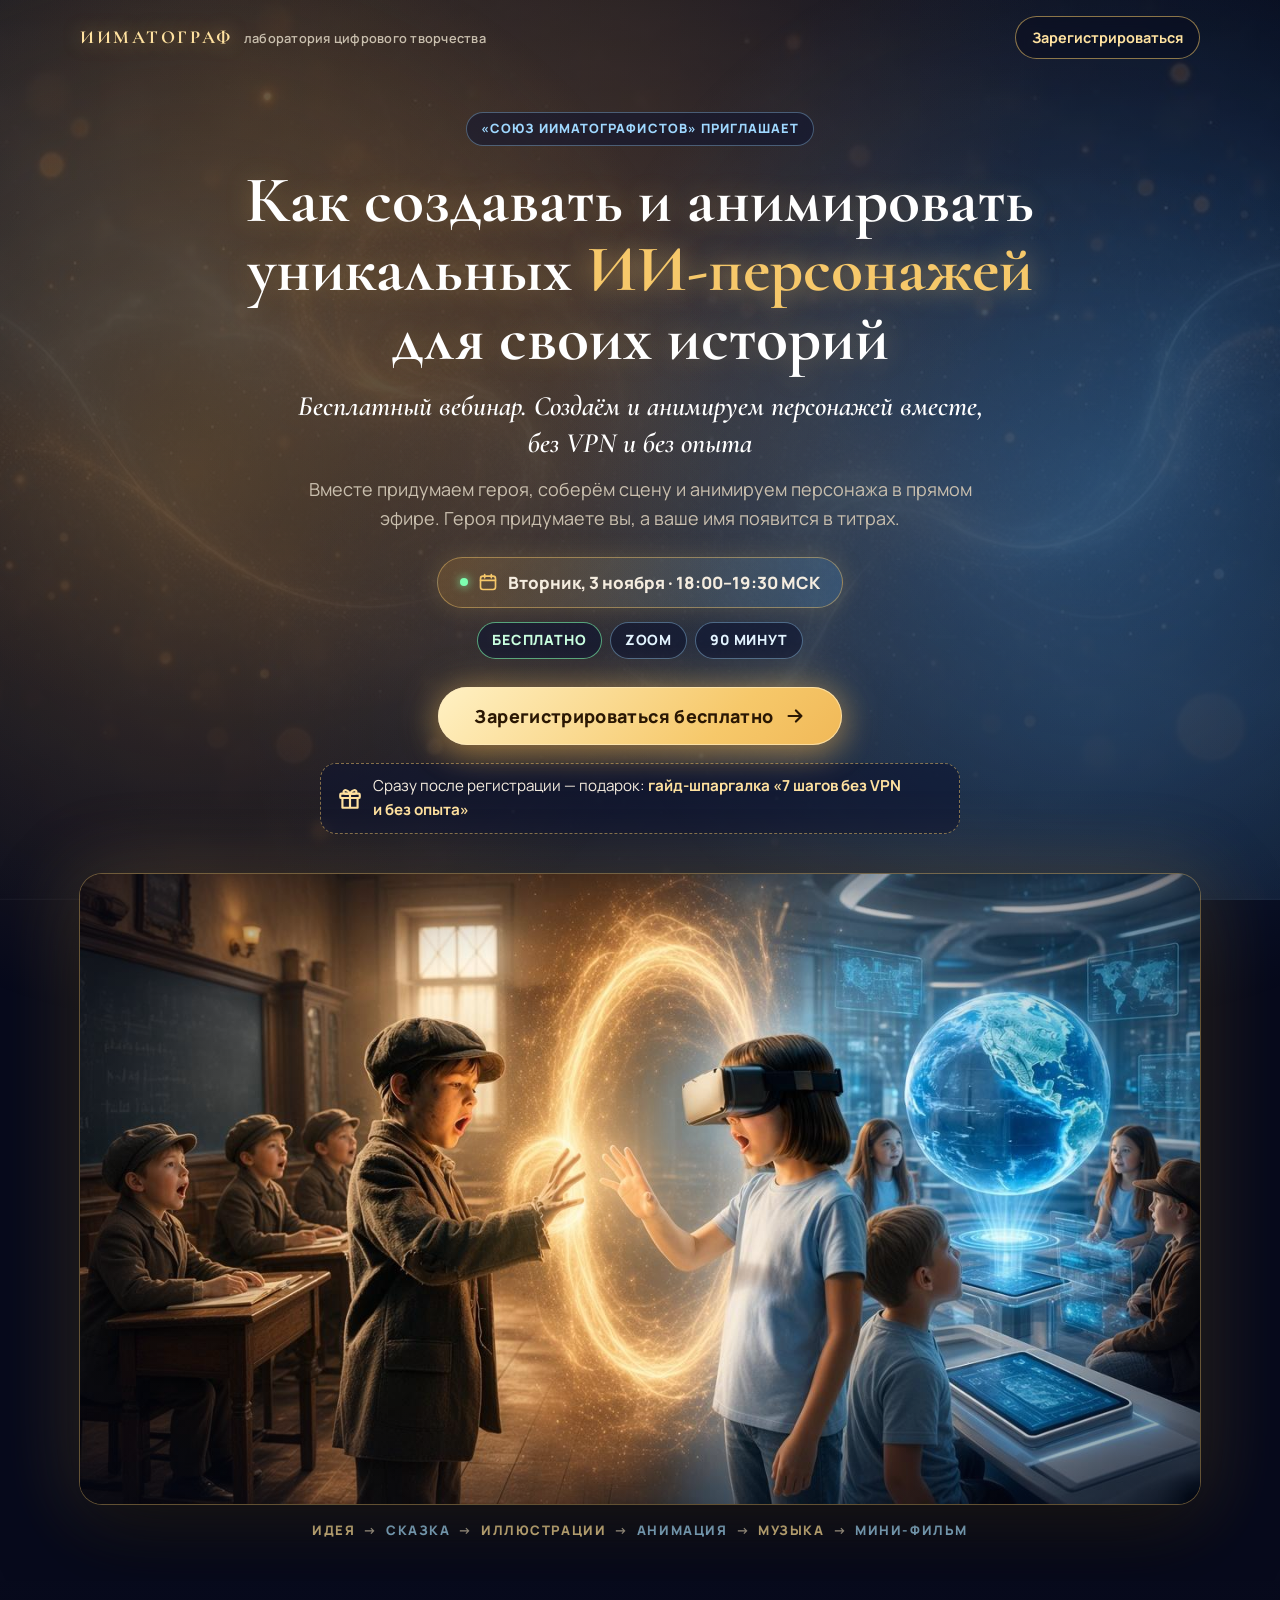
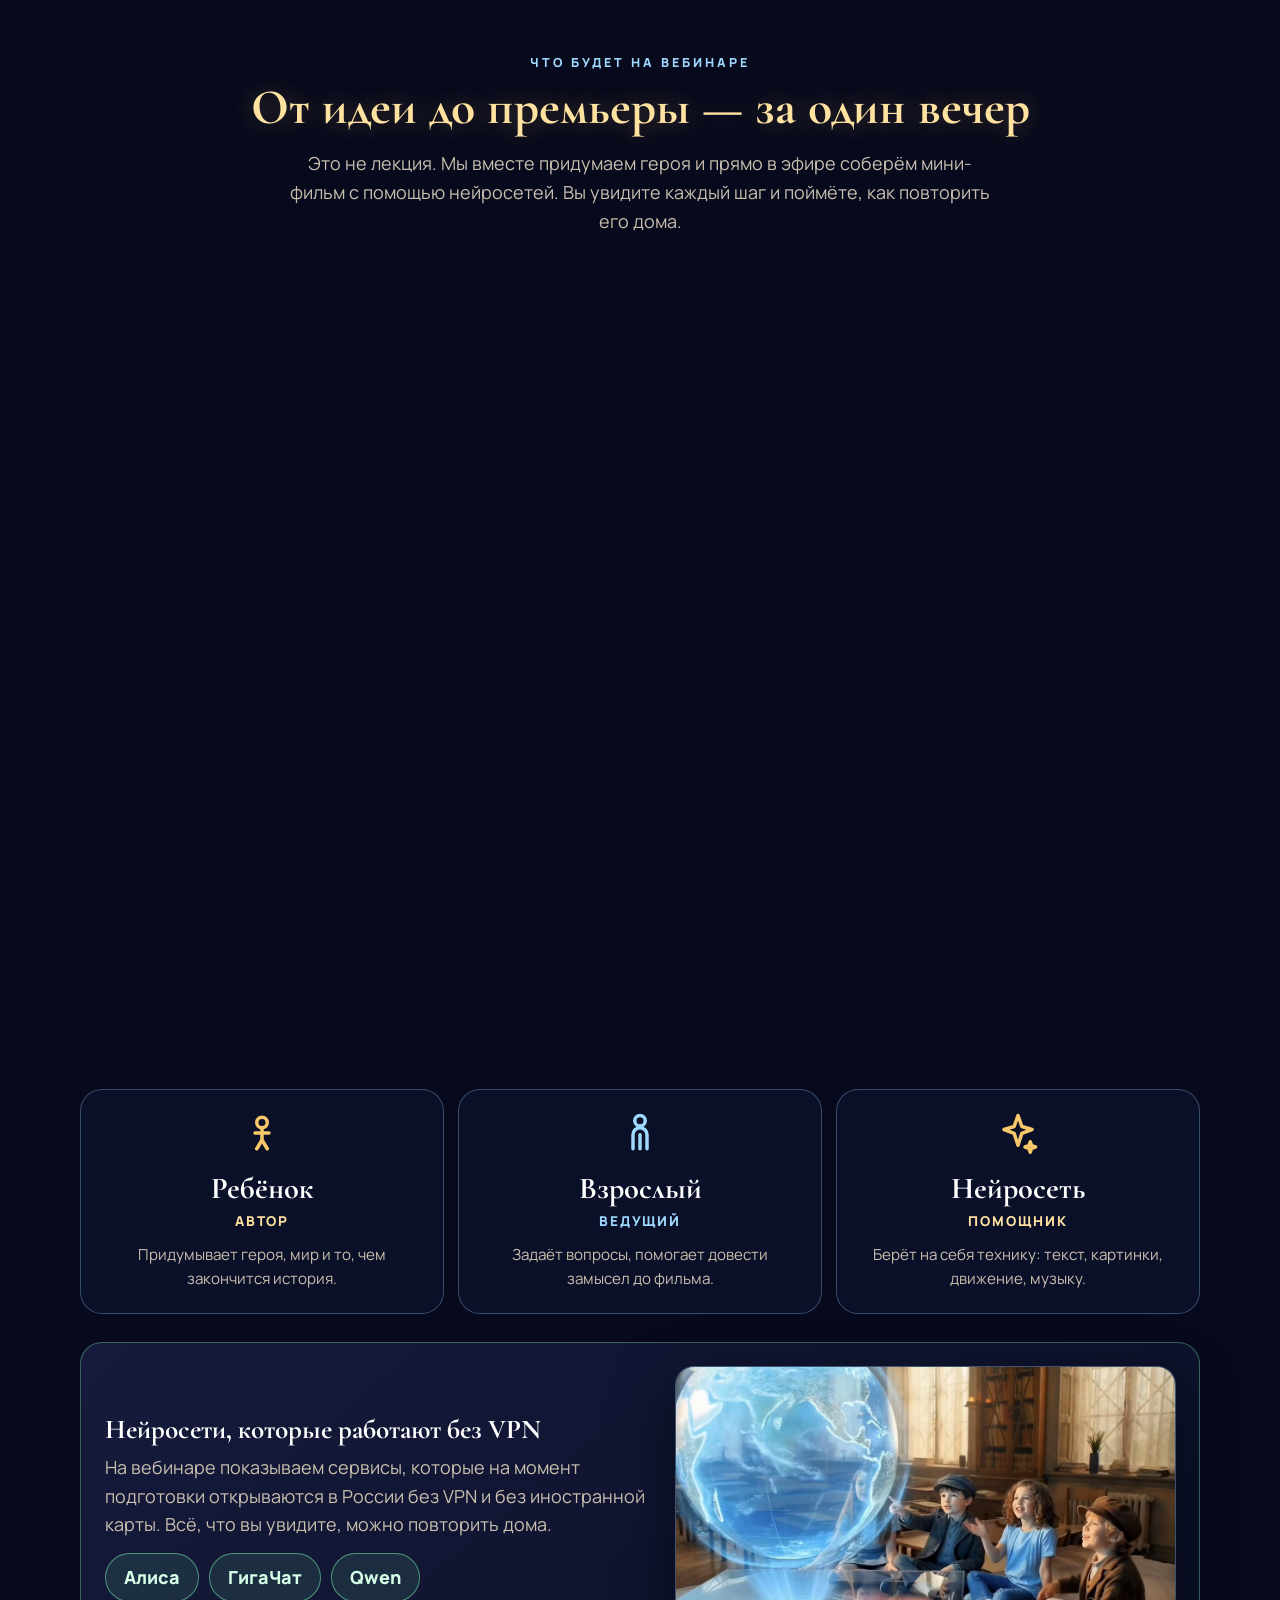
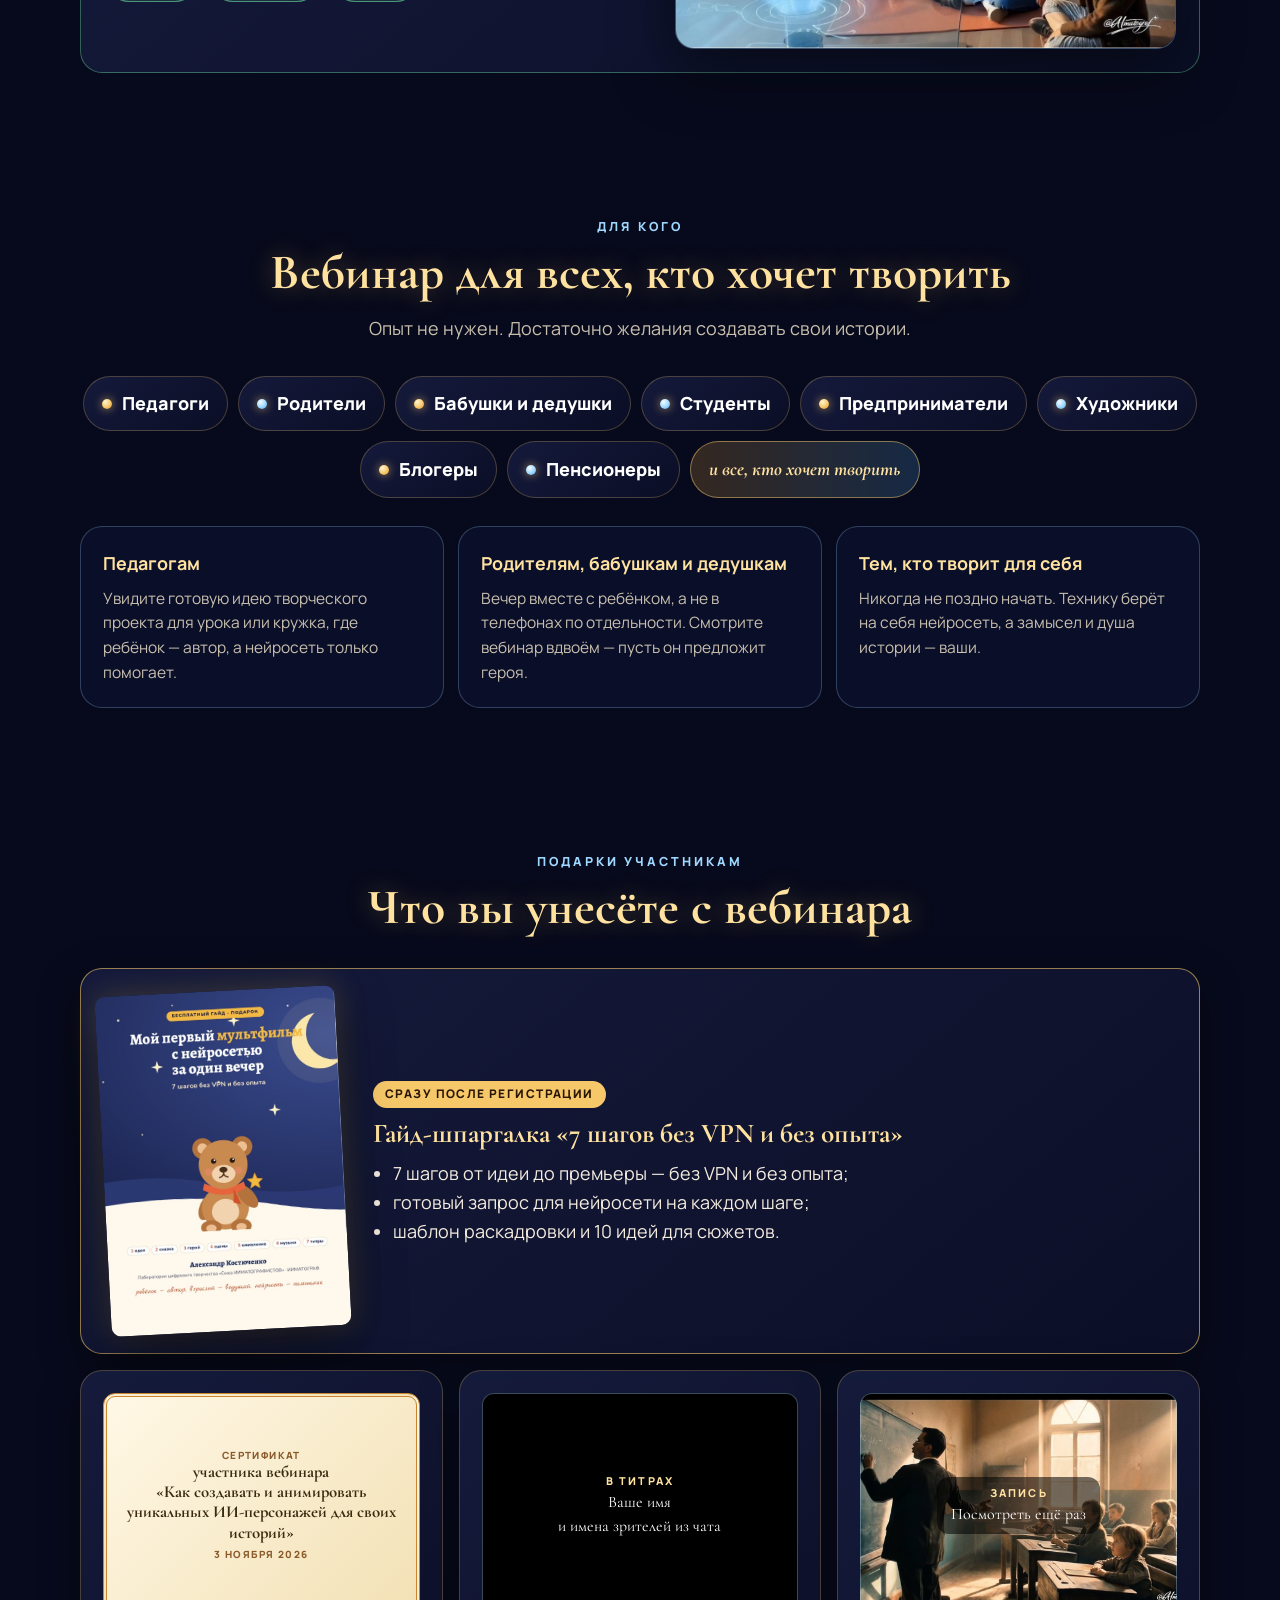
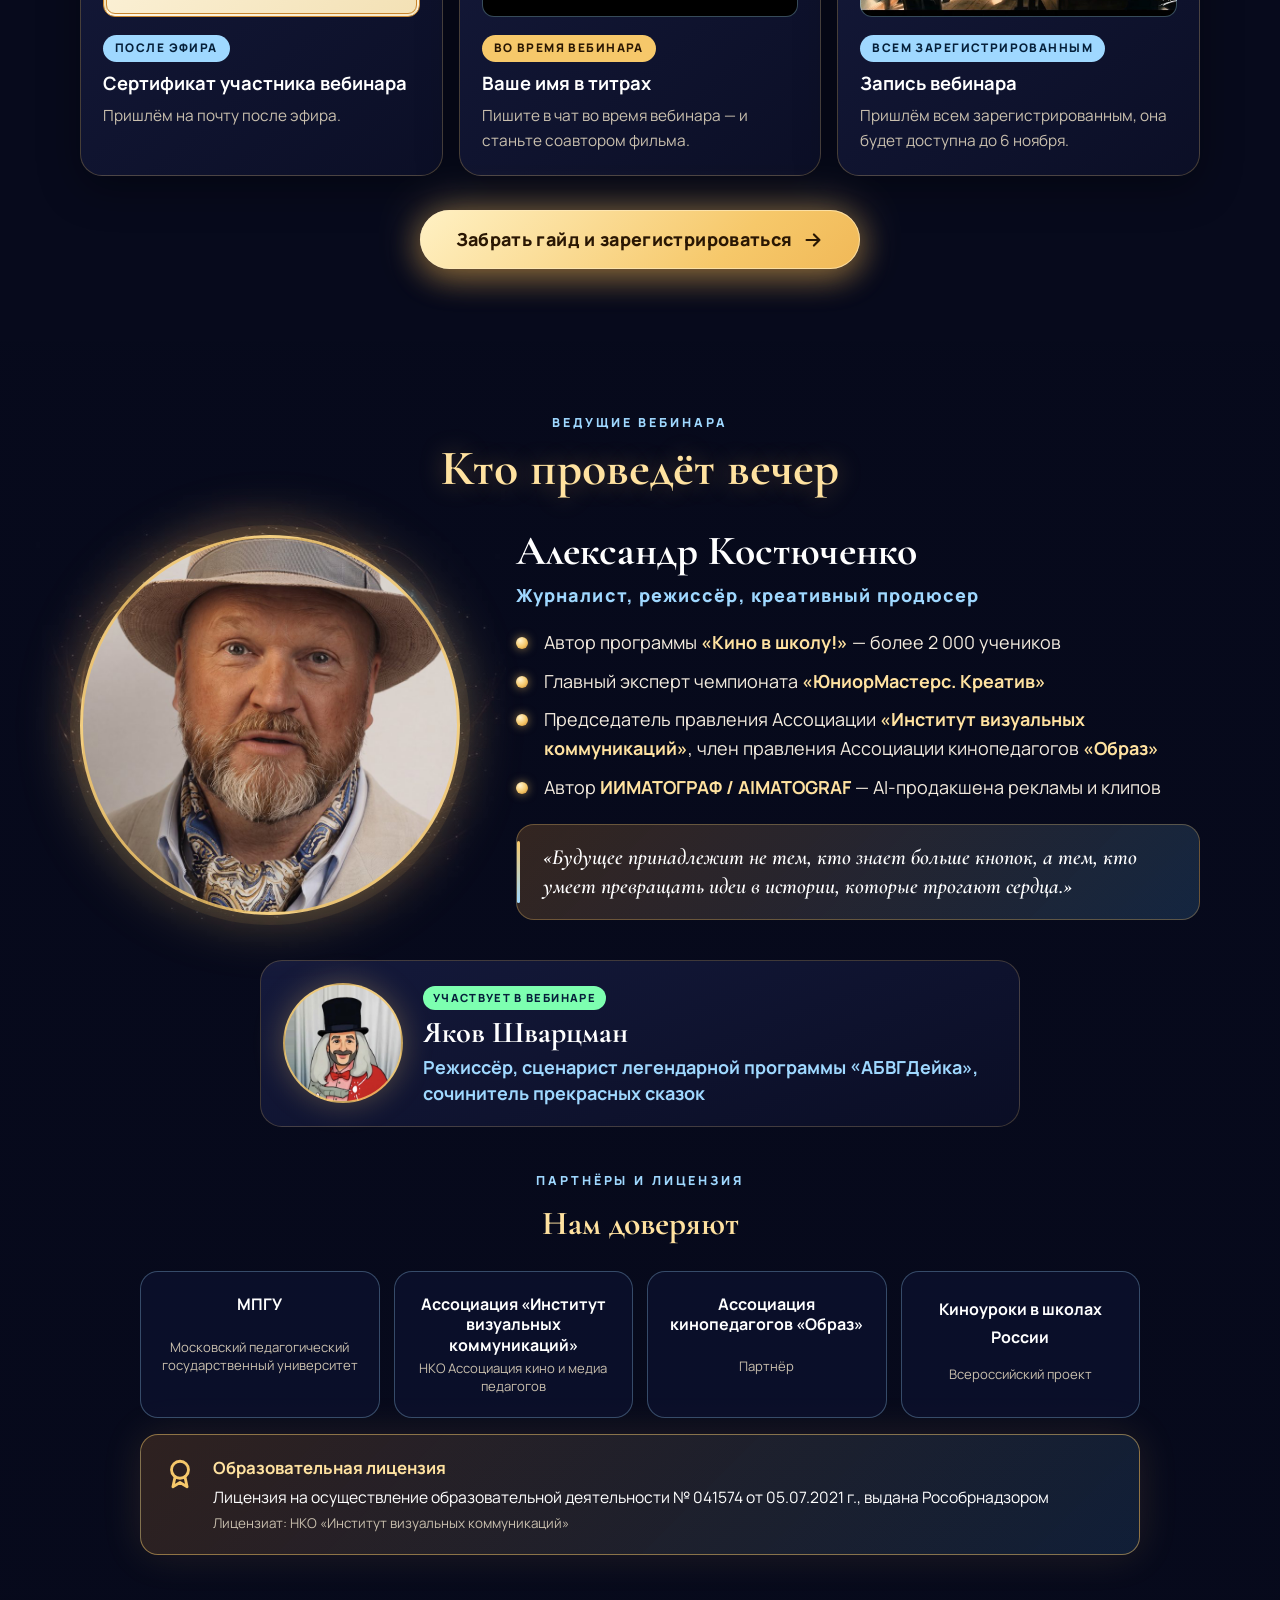
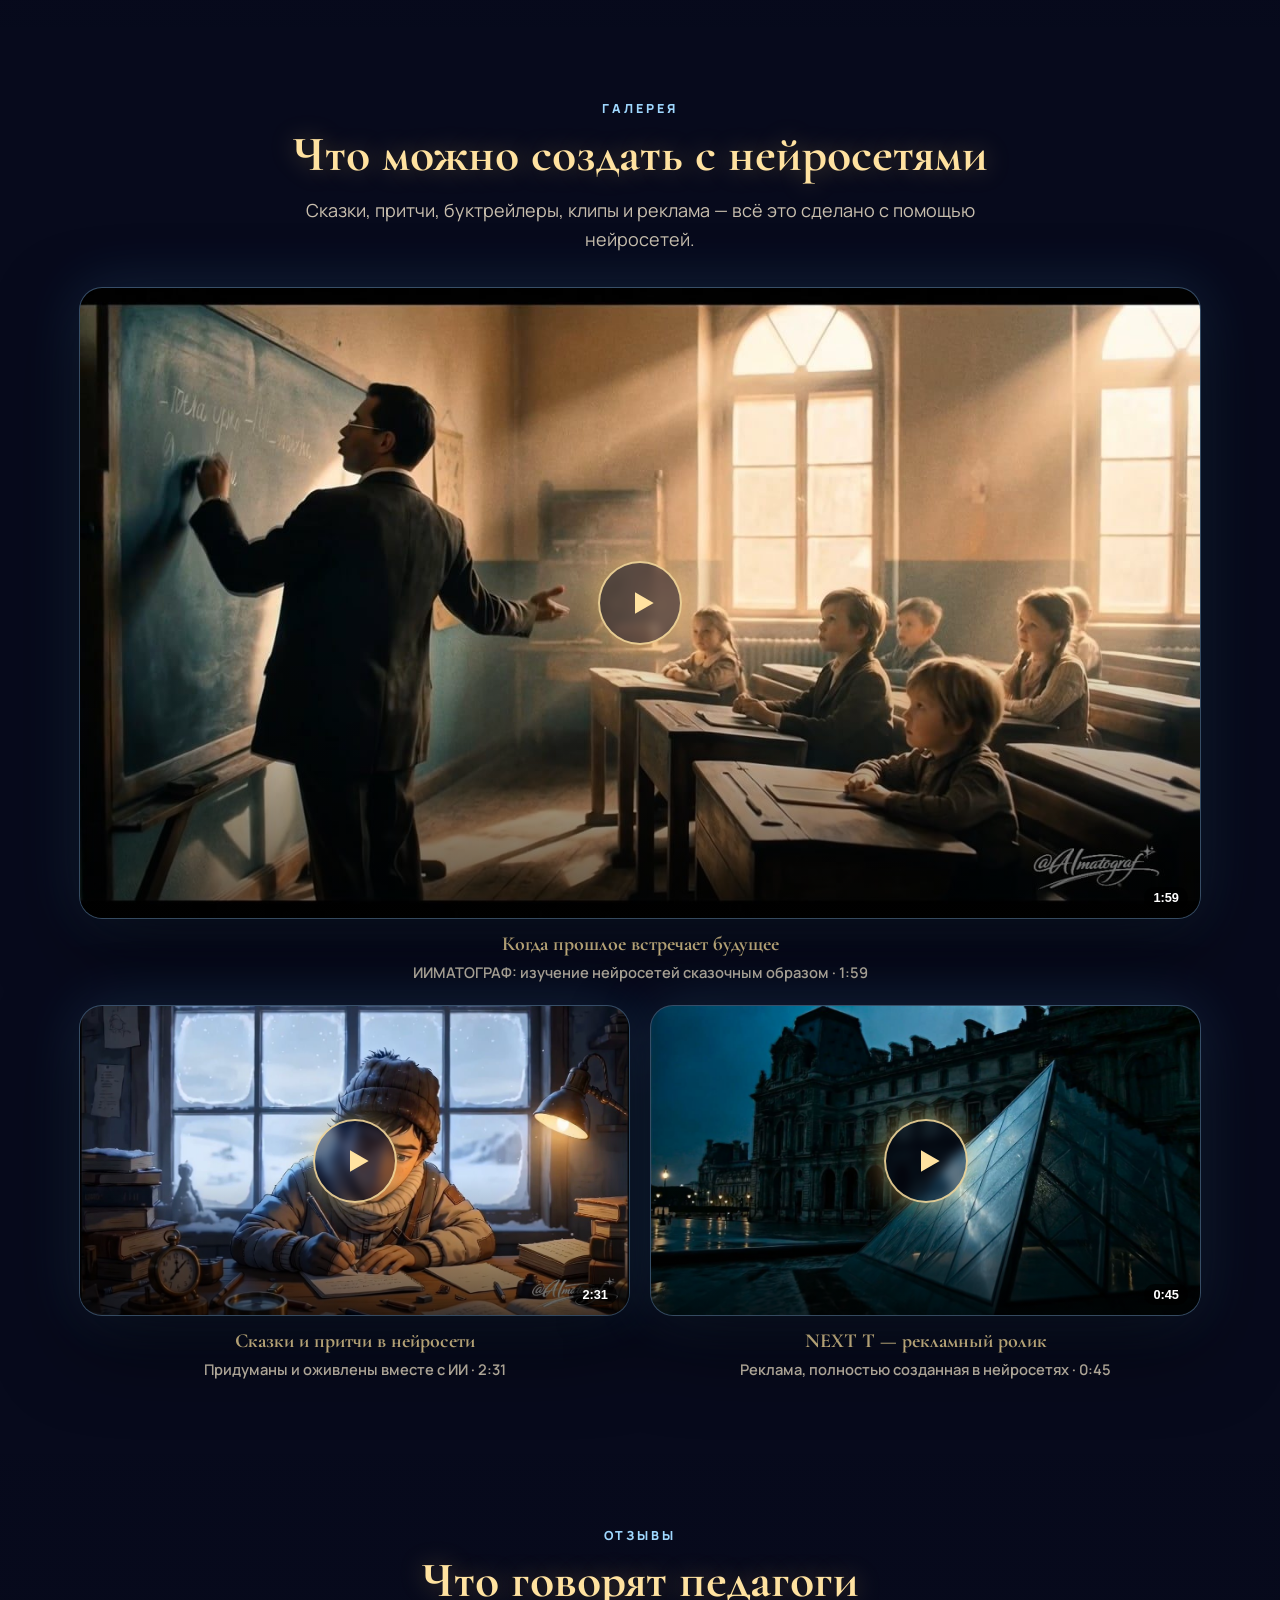
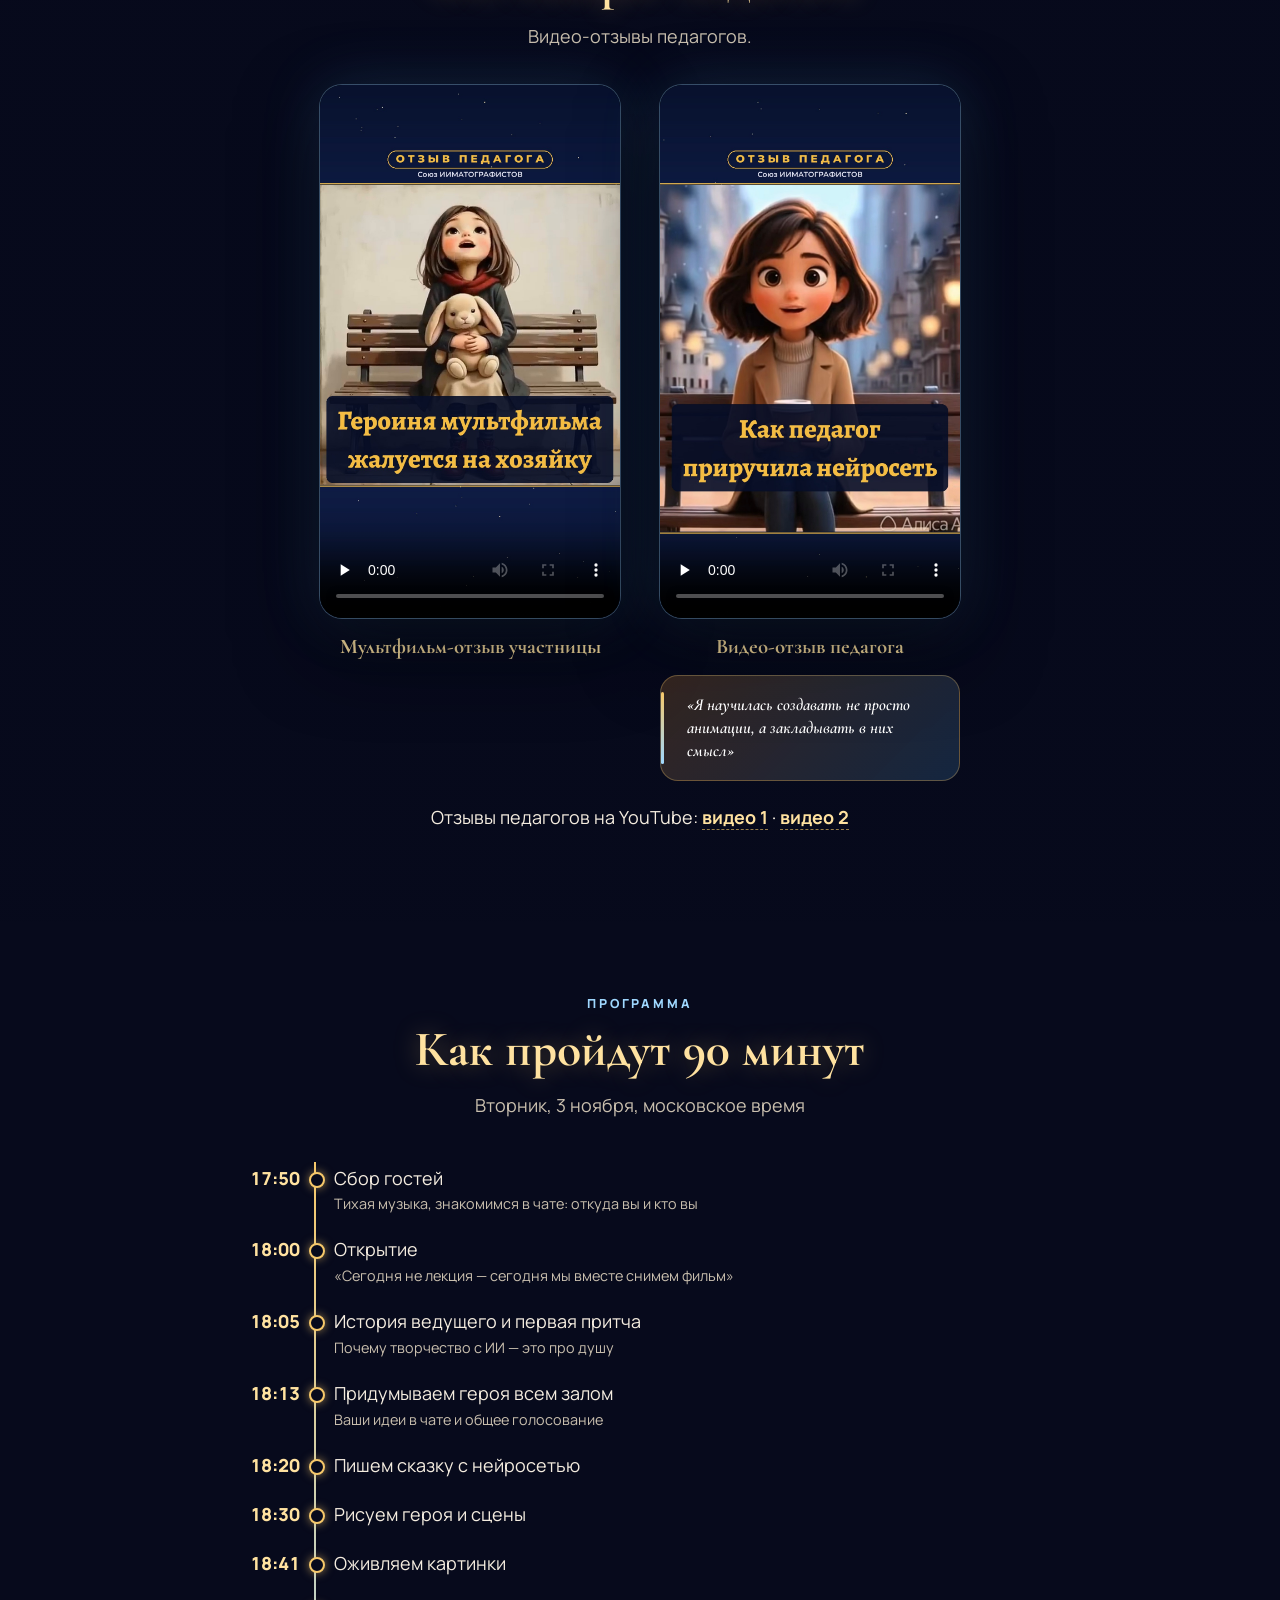
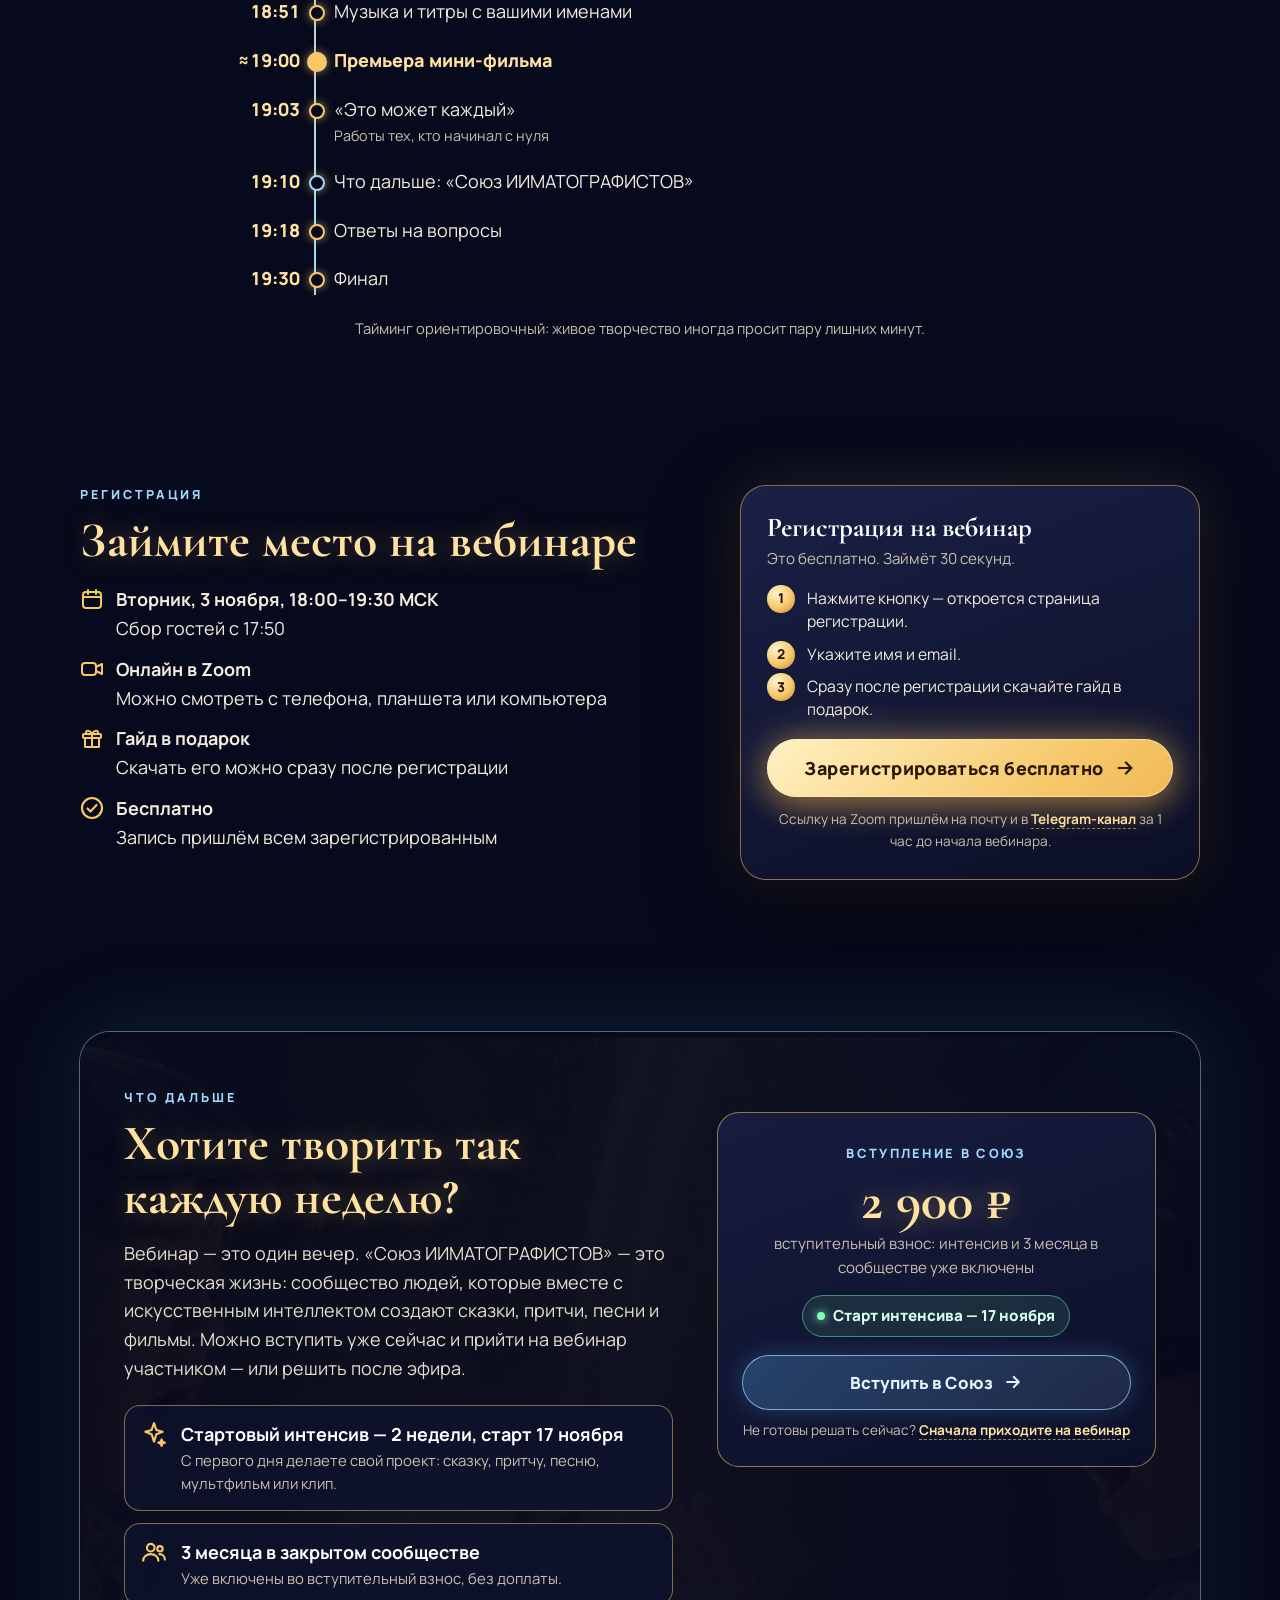
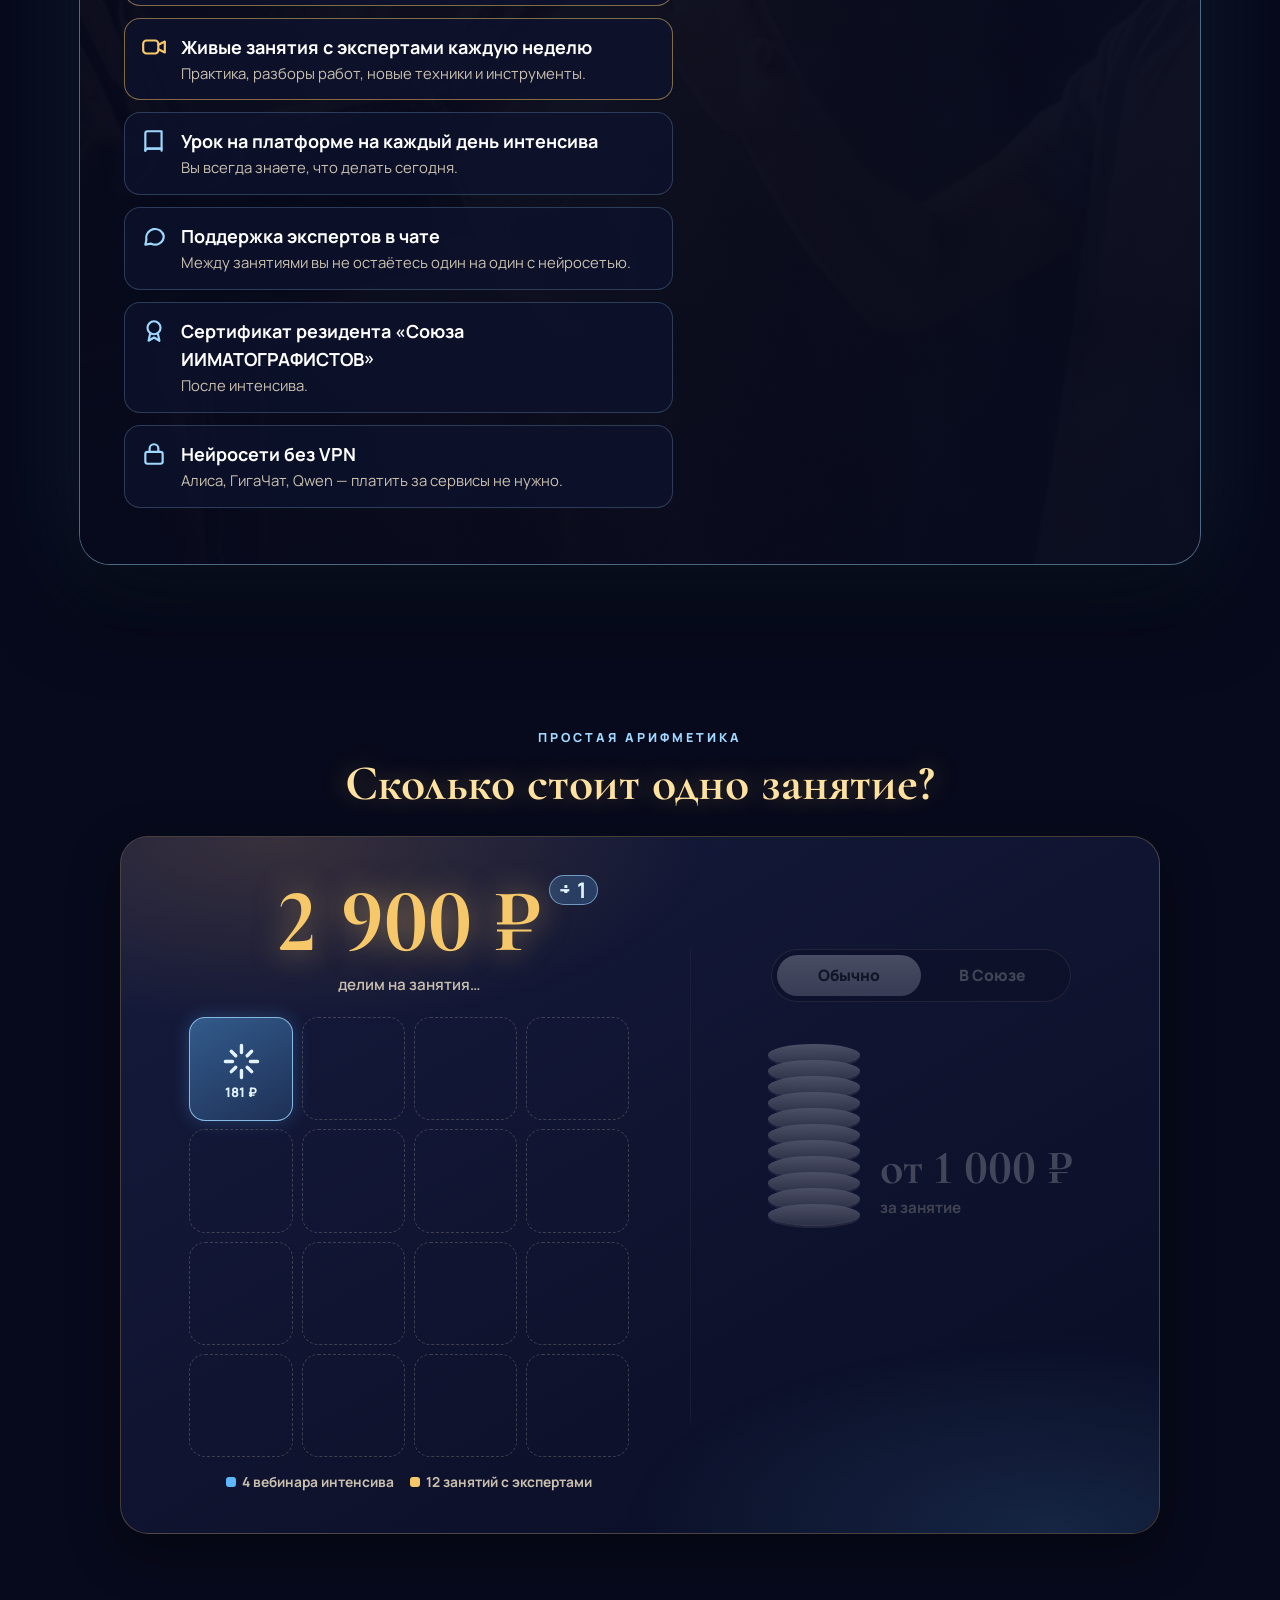
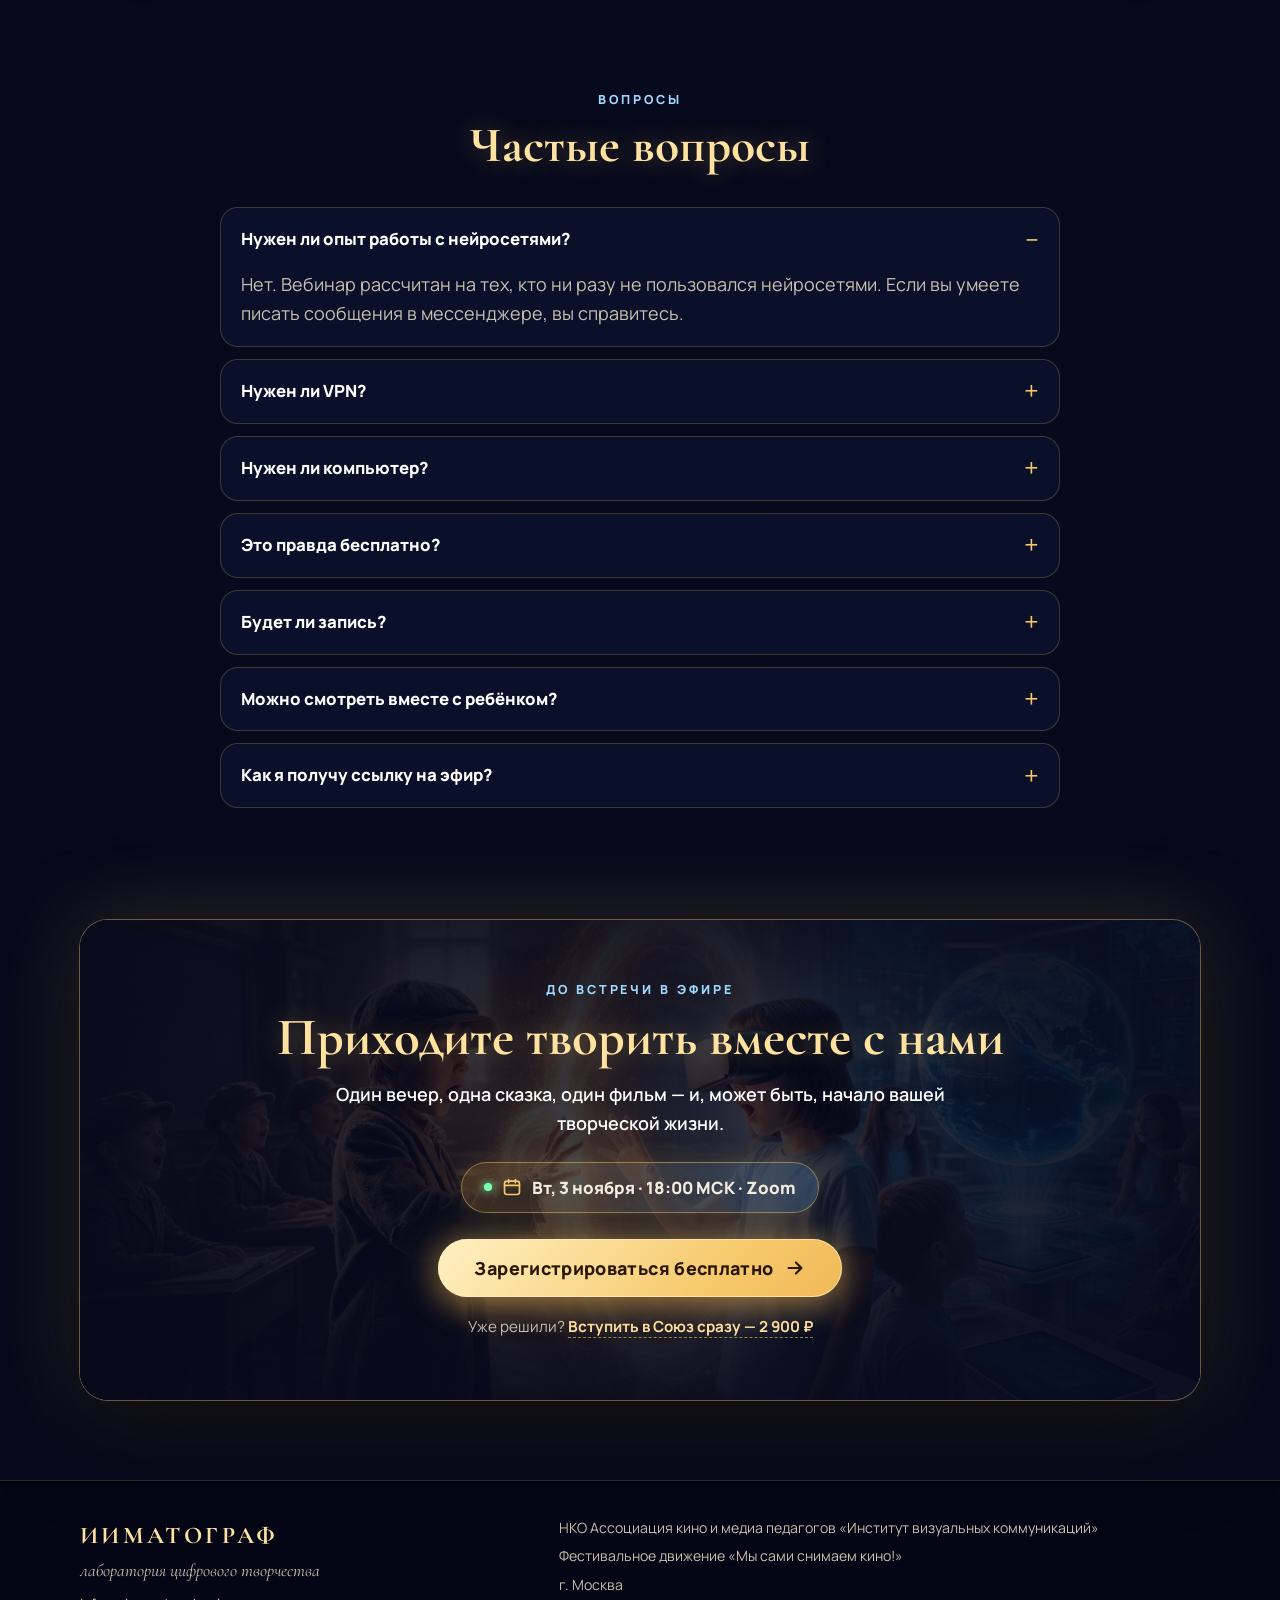
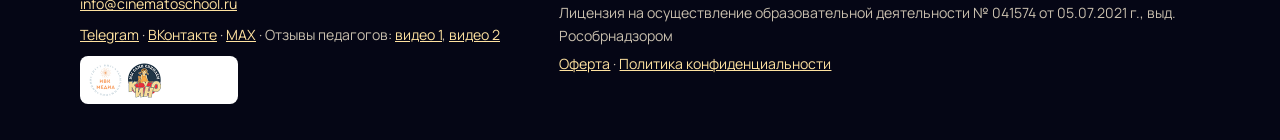
==== commit 6cbc534d: "Добавить «Киноуроки в школах России» в блок «Нам доверяют»" ====
--- a/index.html
+++ b/index.html
@@ -210,6 +210,7 @@
         <li><b>МПГУ</b><small>Московский педагогический государственный университет</small></li>
         <li><b>Ассоциация «Институт визуальных коммуникаций»</b><small>НКО Ассоциация кино и медиа педагогов</small></li>
         <li><b>Ассоциация кинопедагогов «Образ»</b><small>Партнёр</small></li>
+        <li><a href="https://kinouroki.org" target="_blank" rel="noopener"><b>Киноуроки в школах России</b></a><small>Всероссийский проект</small></li>
       </ul>
       <div class="license">
         <svg><use href="#i-award"/></svg>
--- a/css/style.css
+++ b/css/style.css
@@ -320,6 +320,8 @@
 .trust-title{margin:6px 0 0;font-family:var(--serif);font-size:clamp(1.6rem,4.4vw,2.1rem);color:var(--gold-2)}
 .partners{list-style:none;margin:20px 0 0;padding:0;display:grid;gap:14px}
 .partners li{display:grid;gap:4px;justify-items:center;padding:18px 16px;border-radius:18px;border:1px solid rgba(159,216,255,.3);background:rgba(13,19,48,.7)}
+.partners a{color:inherit;text-decoration:none}
+.partners a:hover b{color:var(--gold-2)}
 .partners b{color:#fff;font-size:1rem;line-height:1.3}
 .partners small{color:var(--muted);font-size:.82rem;line-height:1.35}
 .logo-ph{display:grid;place-items:center;width:120px;height:52px;margin-bottom:6px;border-radius:10px;border:1.5px dashed rgba(201,191,174,.55);font-size:.68rem;font-weight:800;letter-spacing:.08em;color:var(--muted)}
@@ -330,7 +332,8 @@
 .license small{display:block;margin-top:4px;color:var(--muted);font-size:.84rem}
 .fsoc{margin-top:8px!important}
 .ph-inline{color:#ffd3a0;font-size:.85em}
-@media (min-width:720px){.partners{grid-template-columns:repeat(3,1fr)}.reviews2{grid-template-columns:repeat(2,minmax(0,300px));gap:40px}}
+@media (min-width:720px){.partners{grid-template-columns:repeat(2,1fr)}.reviews2{grid-template-columns:repeat(2,minmax(0,300px));gap:40px}}
+@media (min-width:1100px){.partners{grid-template-columns:repeat(4,1fr)}}
 /* block labels (макет: ?labels) */
 .blk-tag{display:none}
 .labels .blk-tag{display:block;position:absolute;left:10px;top:10px;z-index:30;padding:4px 10px;border-radius:8px;font:800 12px/1.3 var(--sans);letter-spacing:.06em;color:#06203a;background:#9fd8ff;box-shadow:0 2px 10px rgba(0,0,0,.4)}
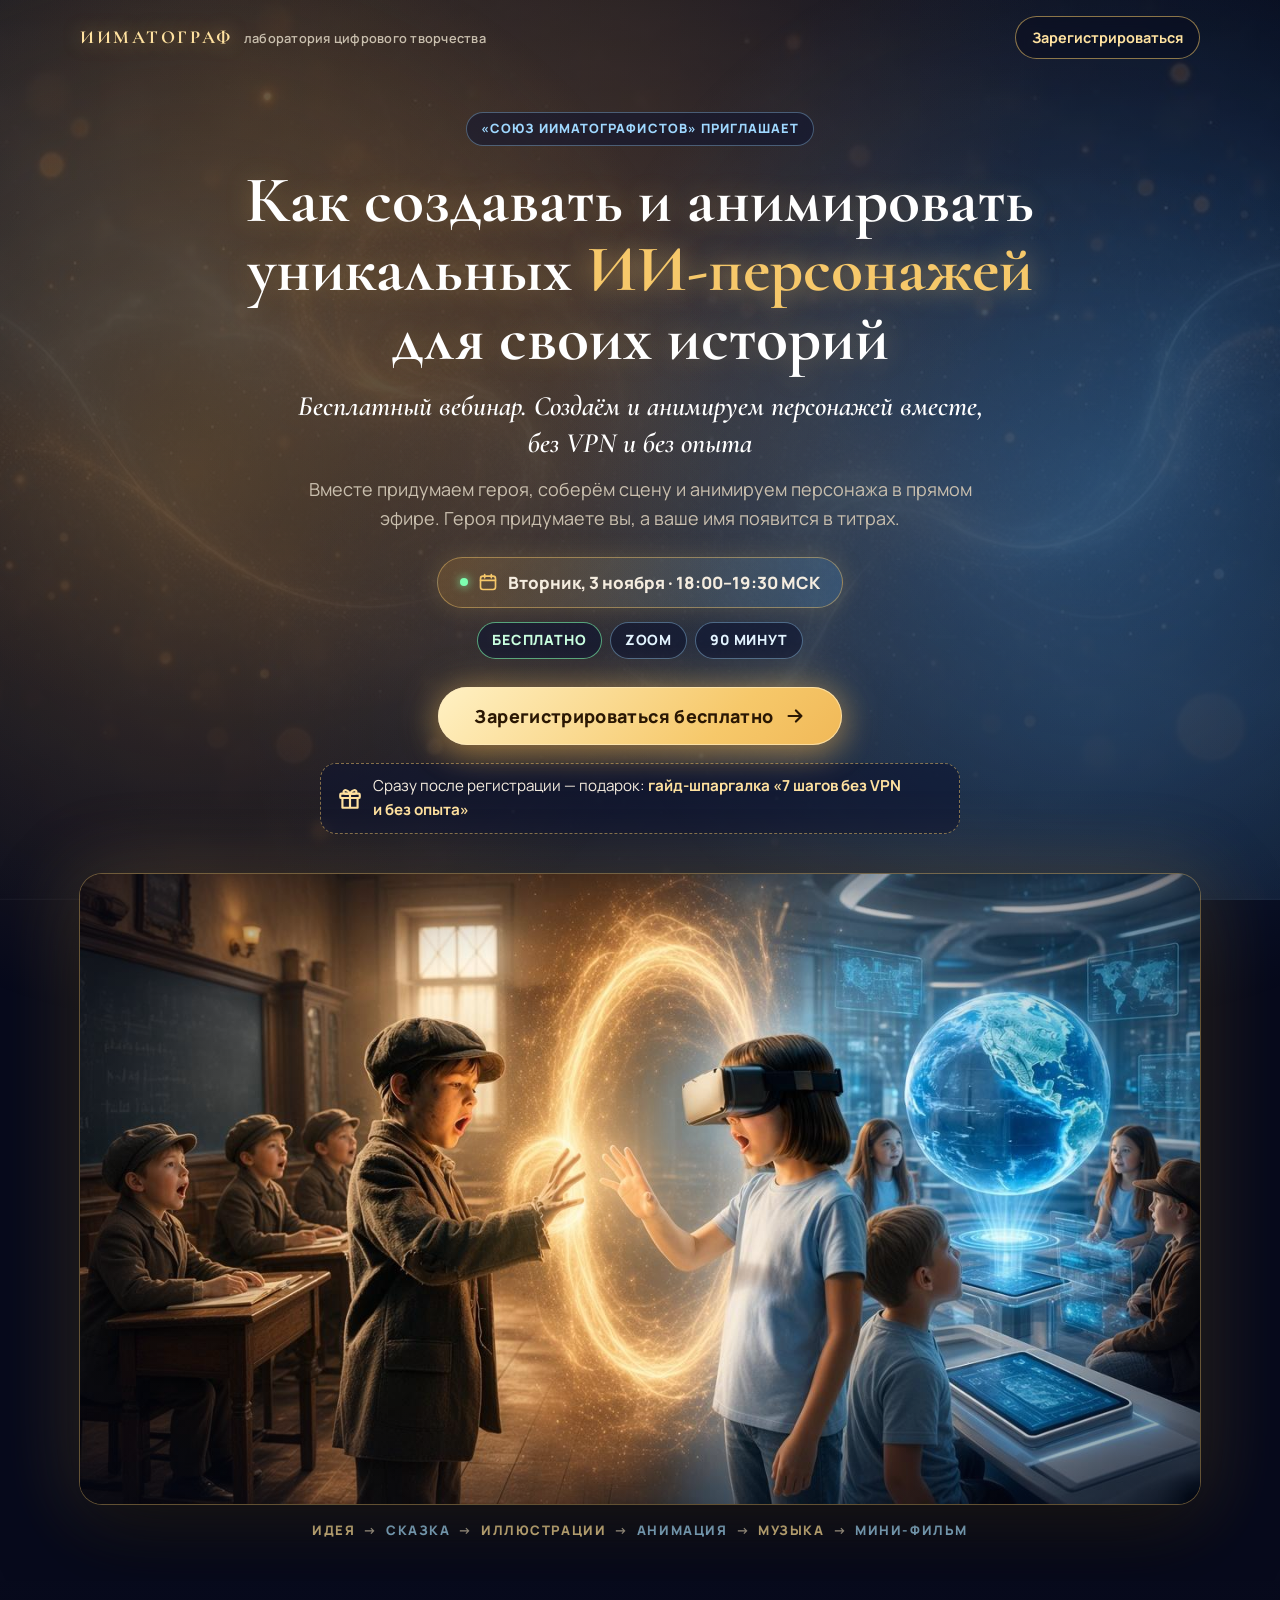
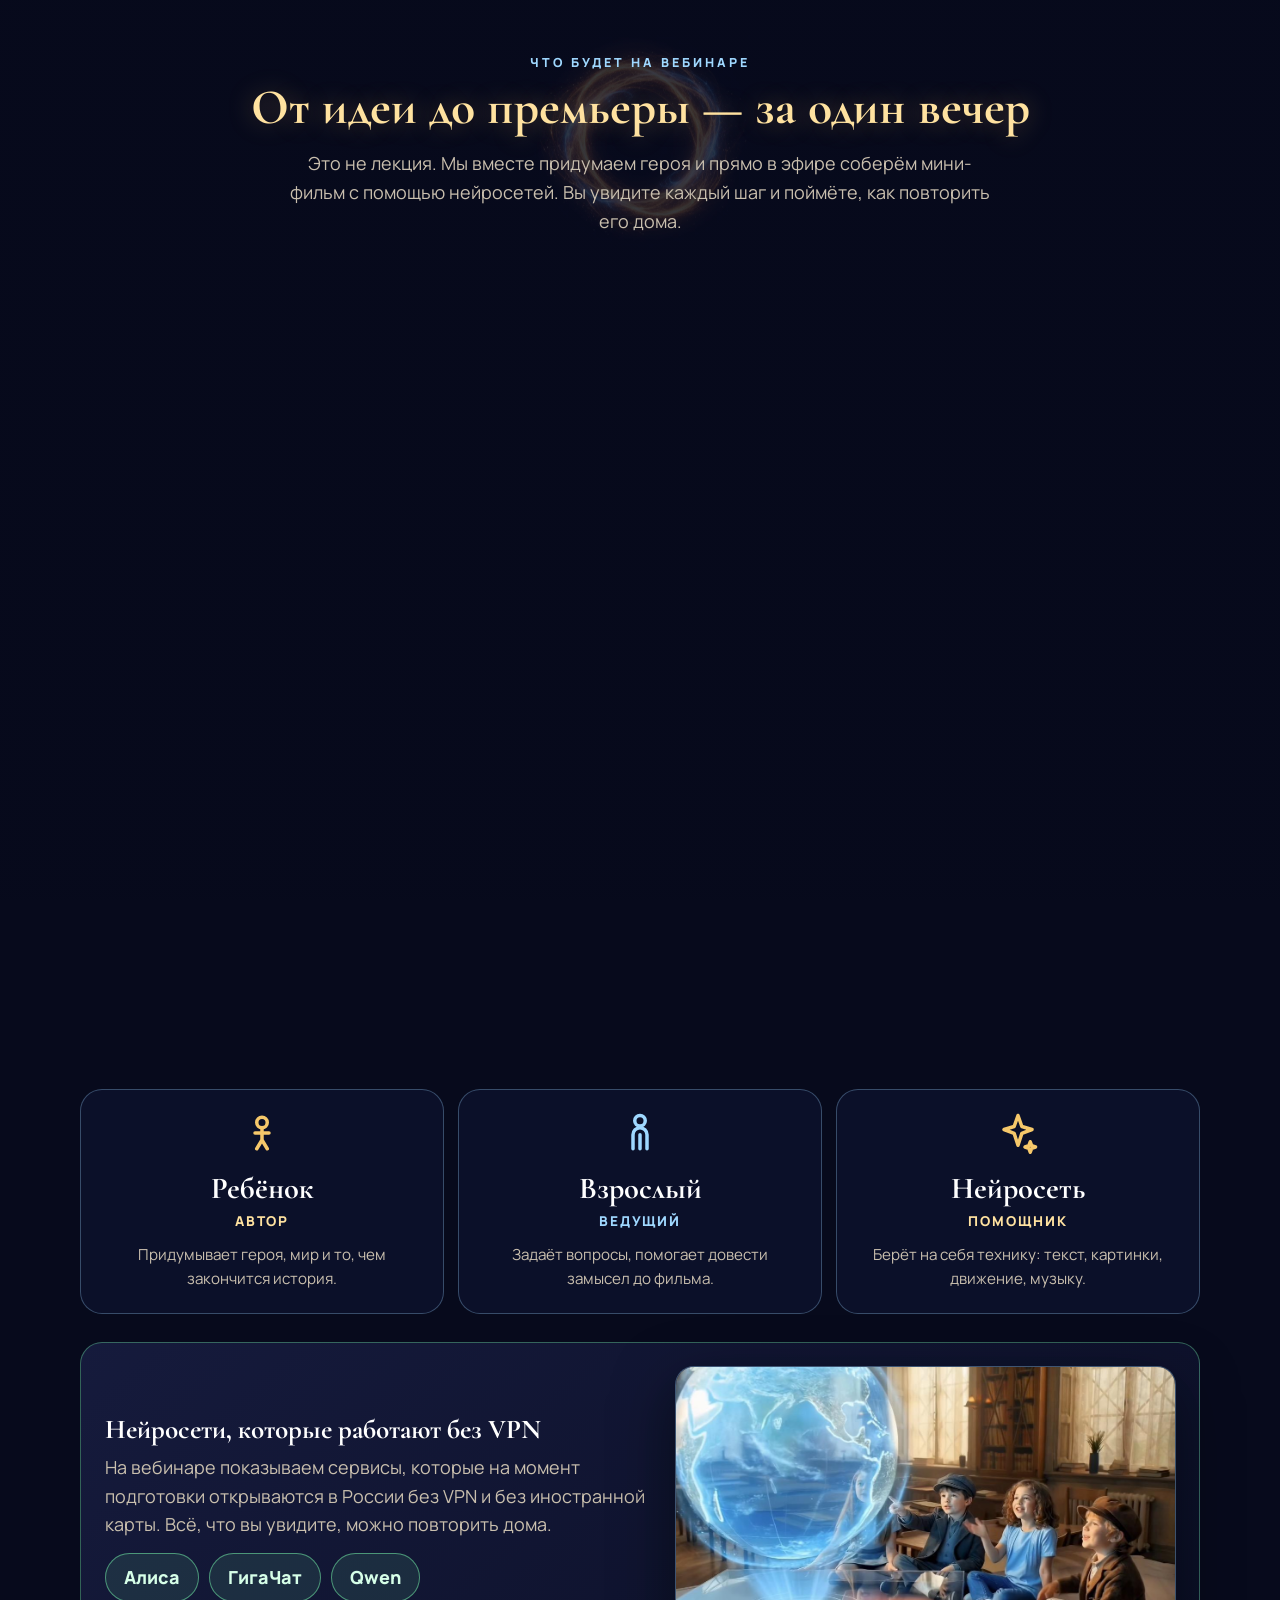
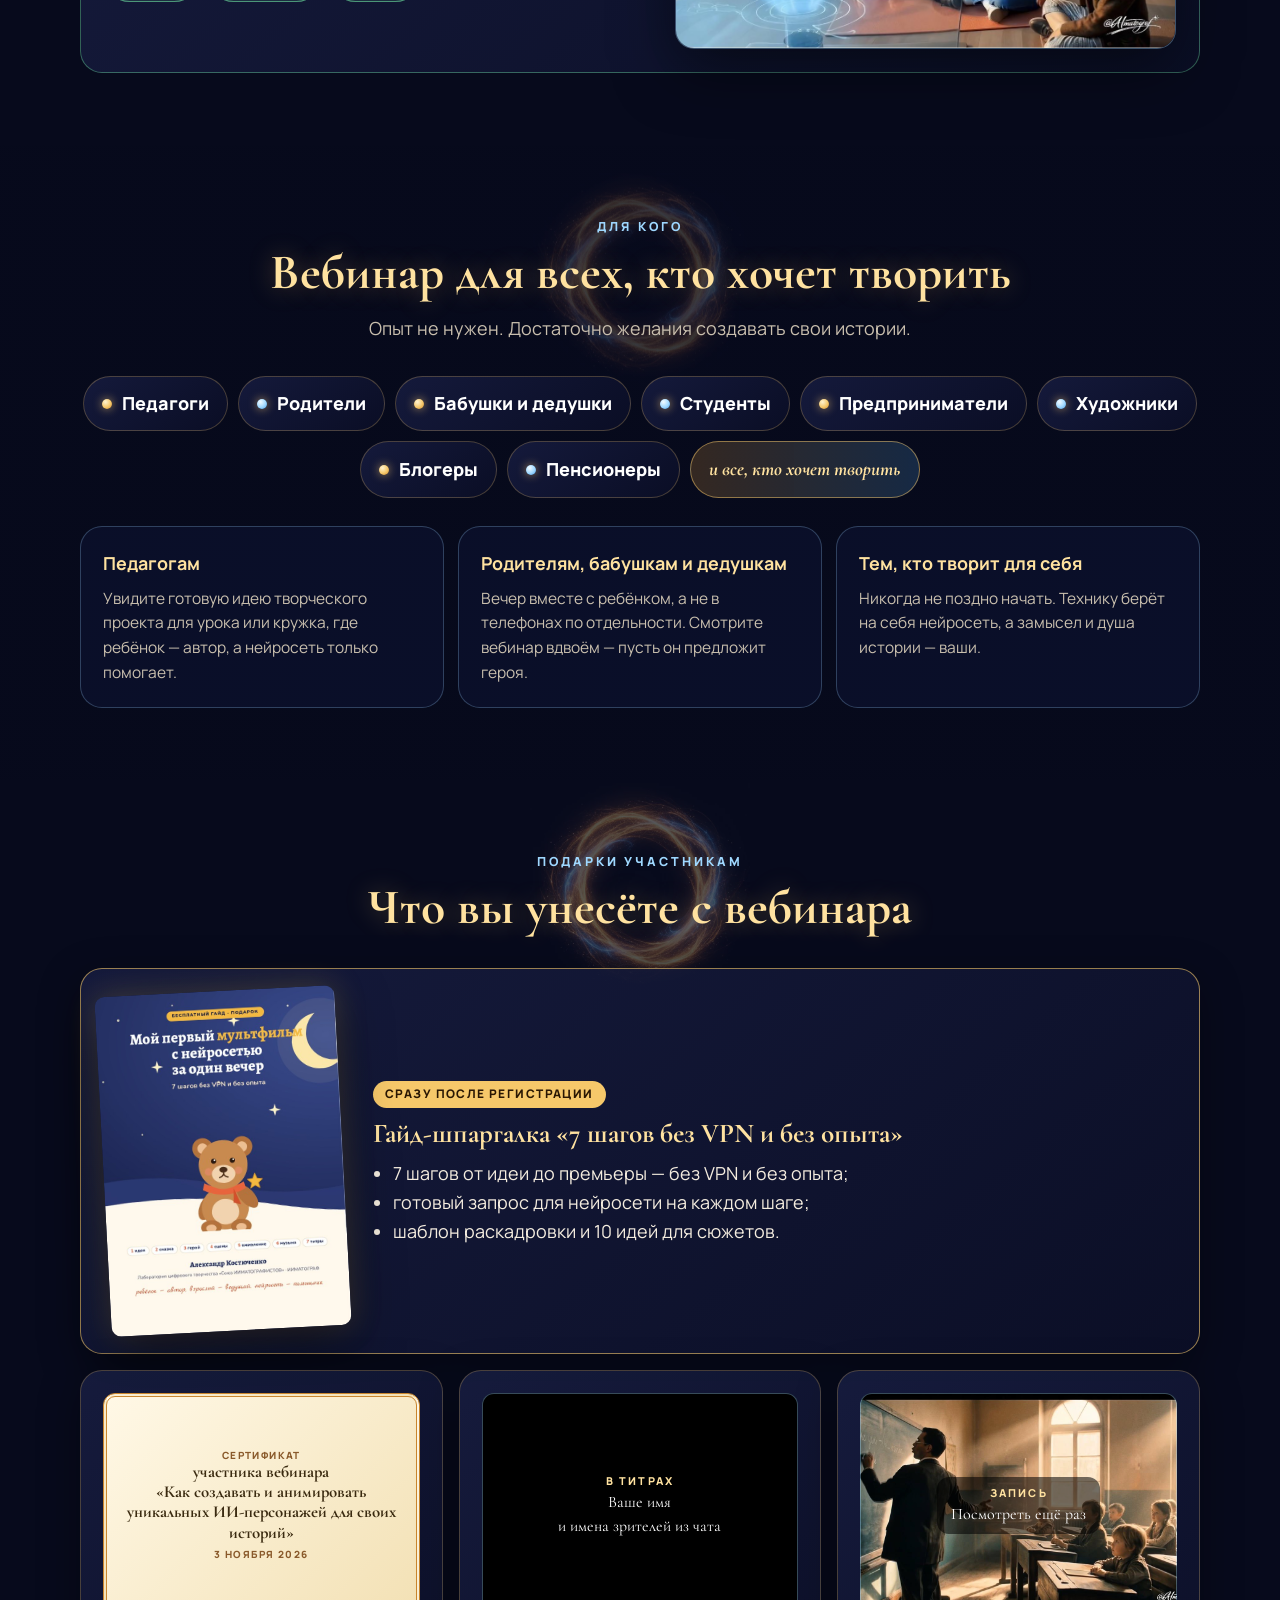
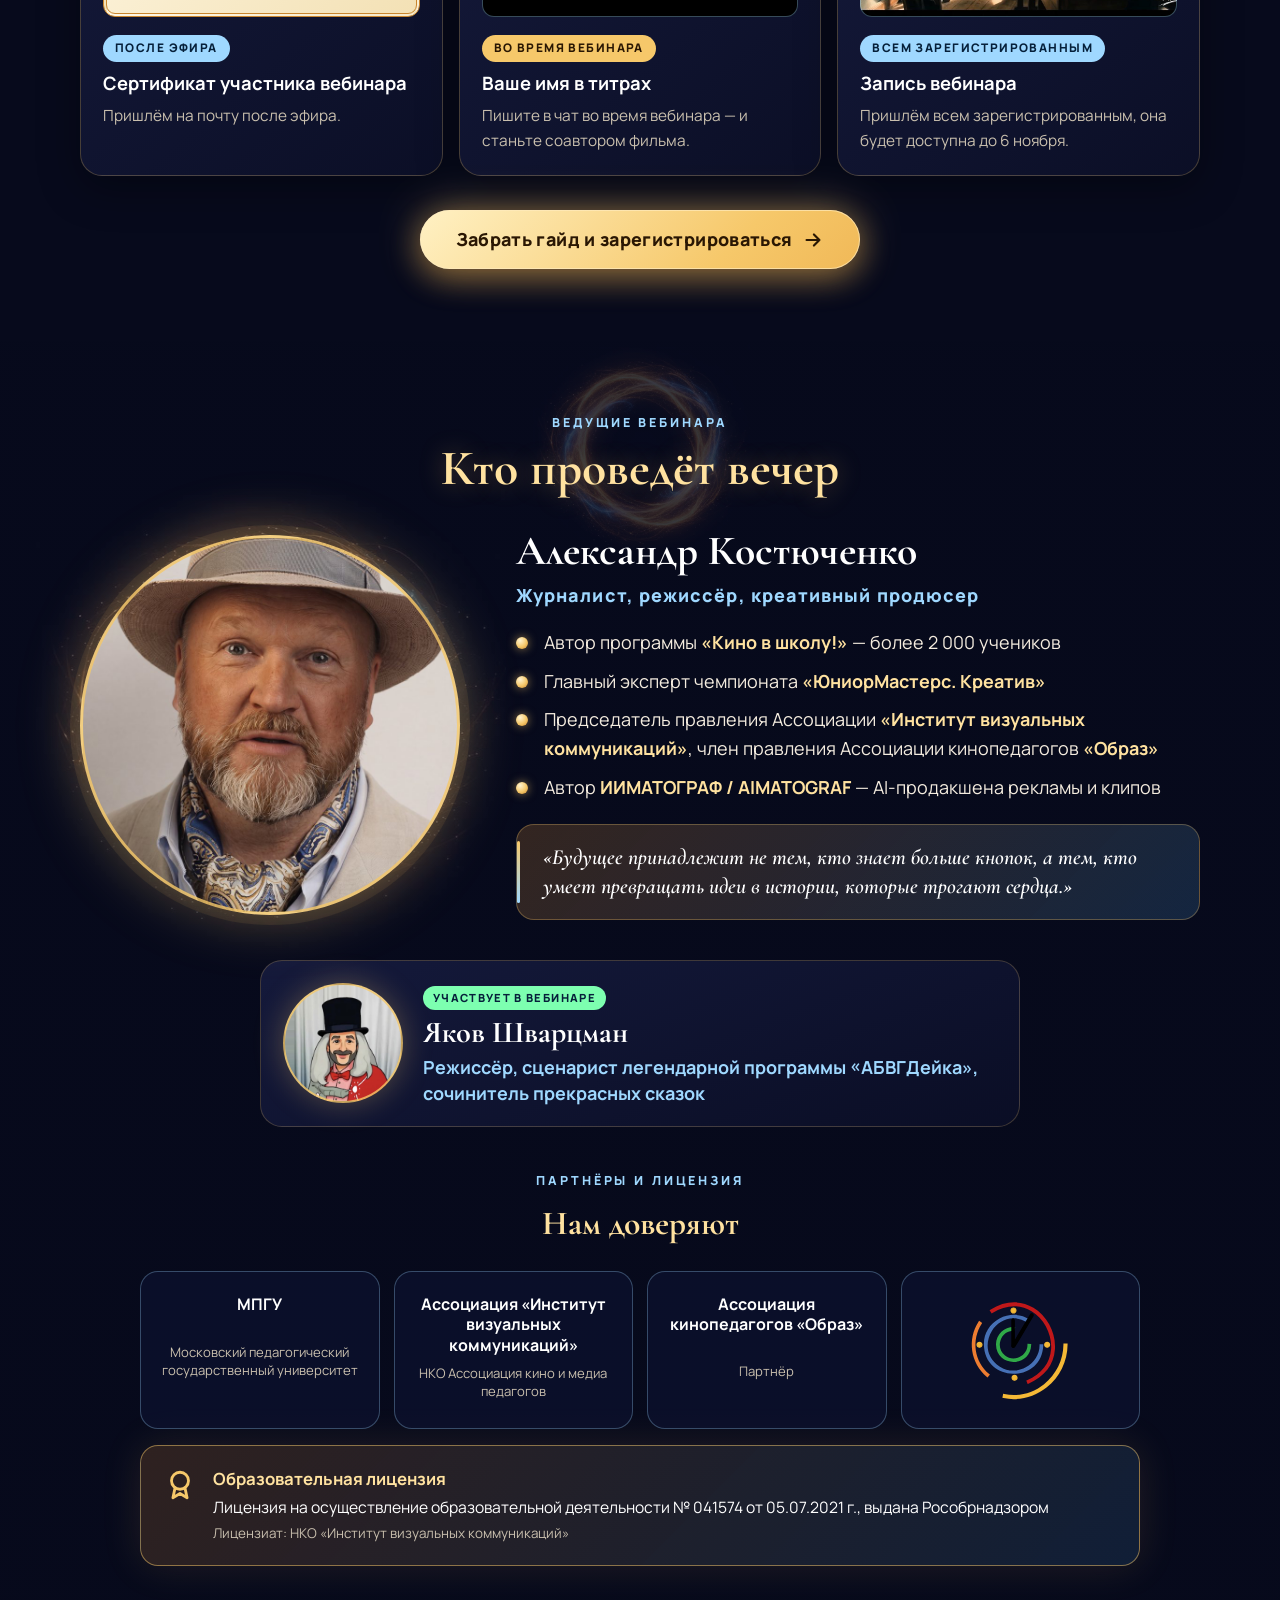
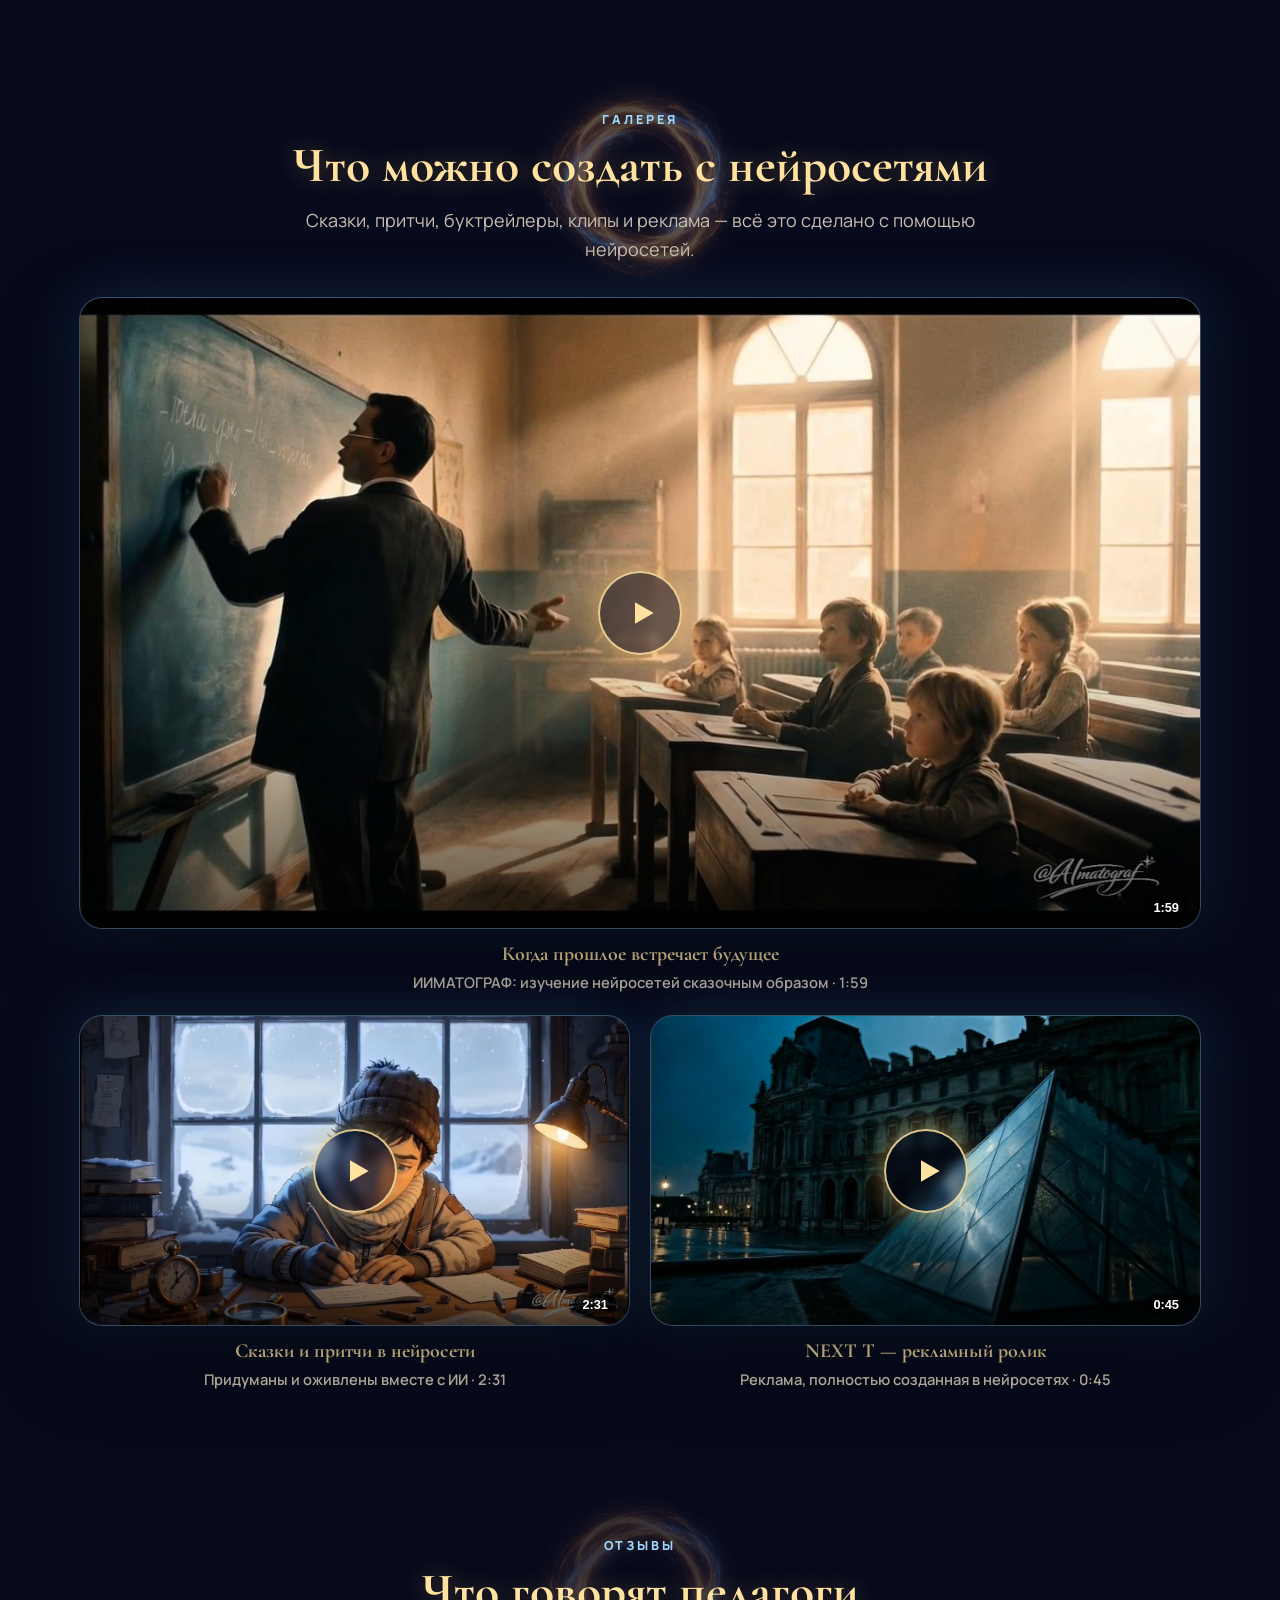
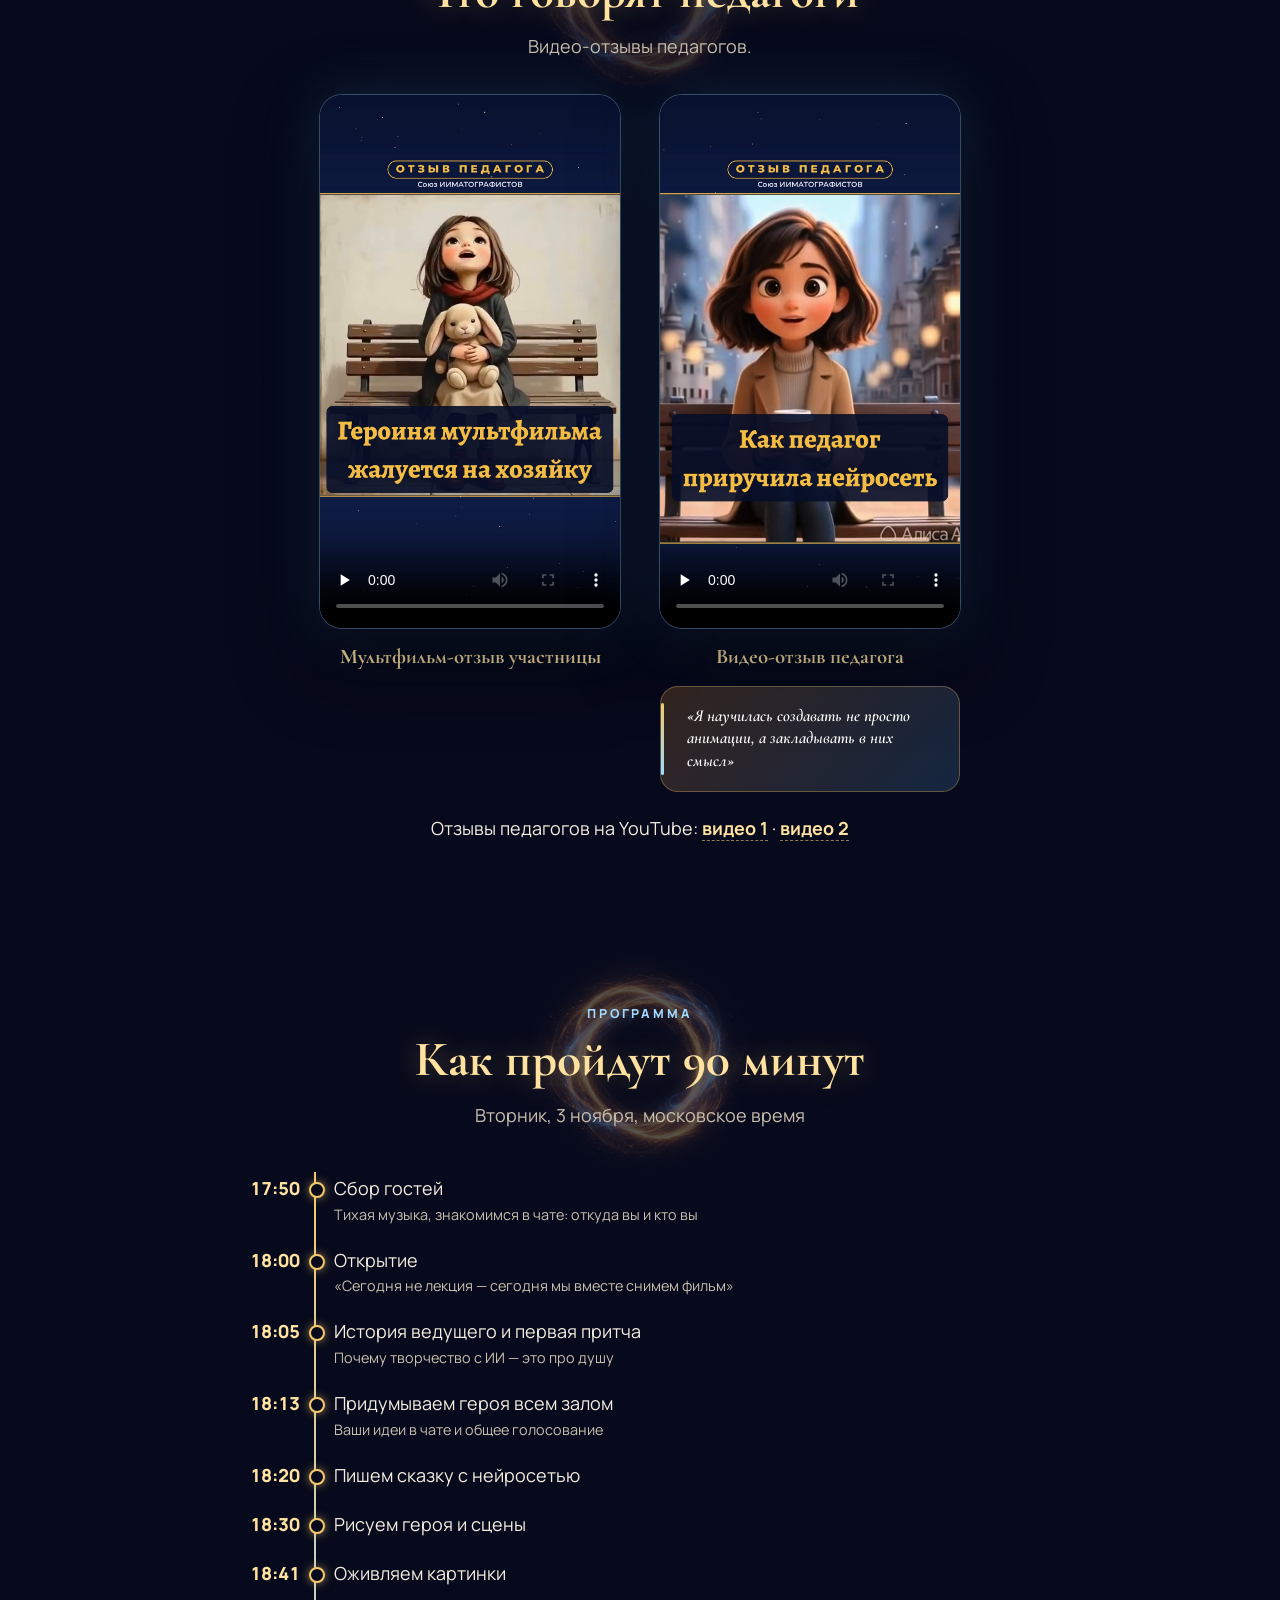
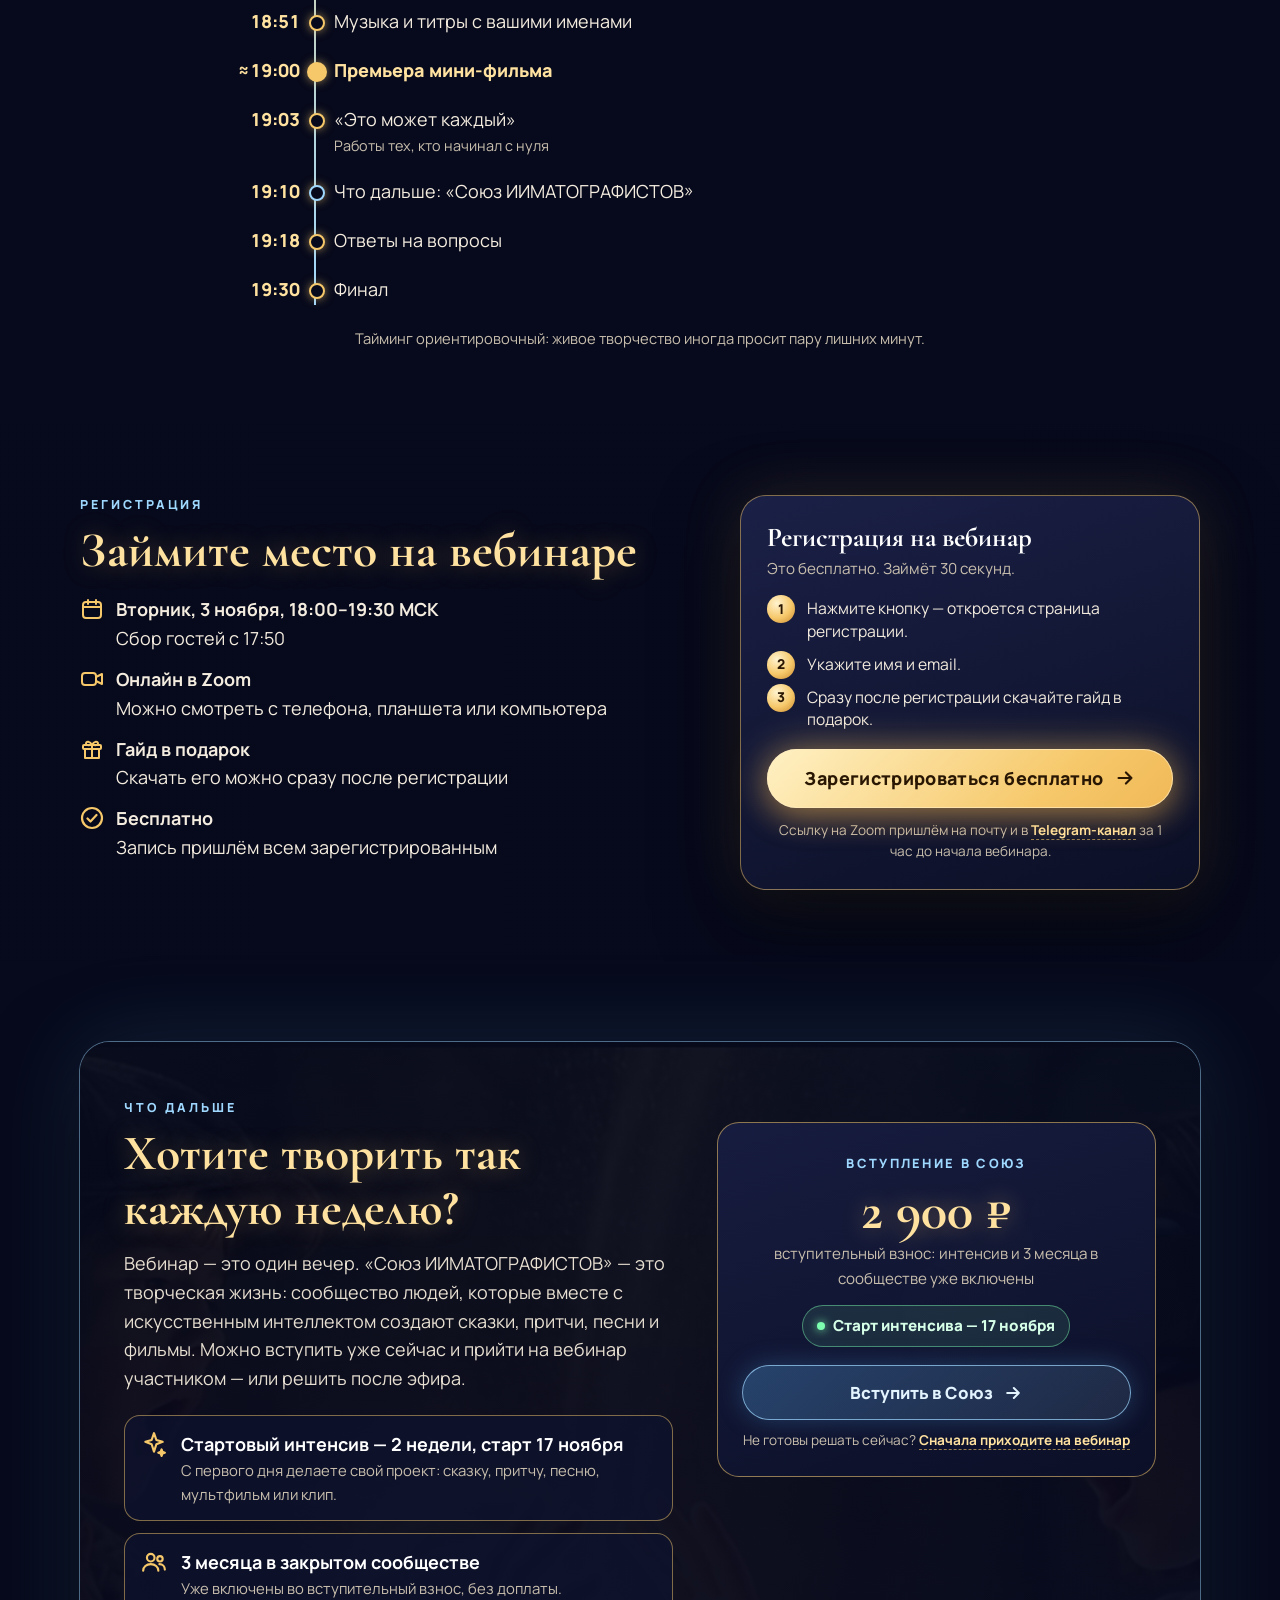
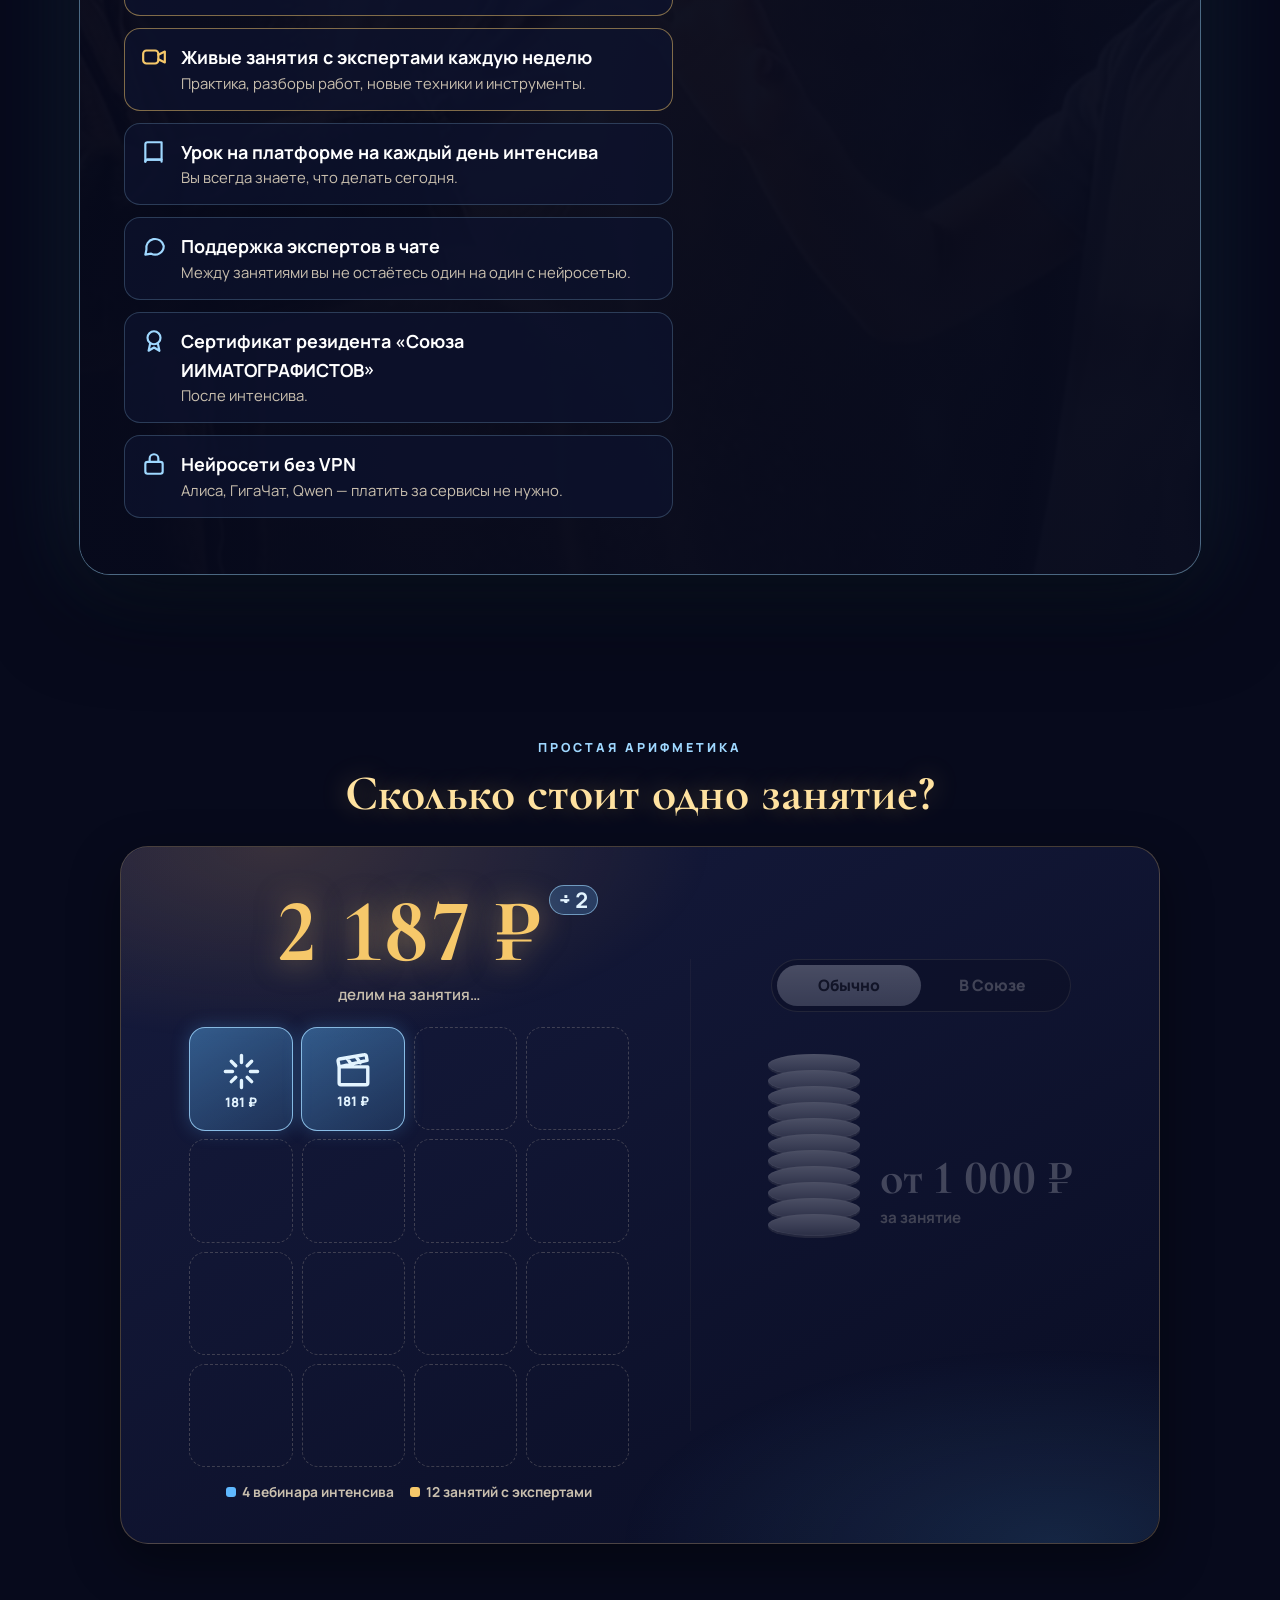
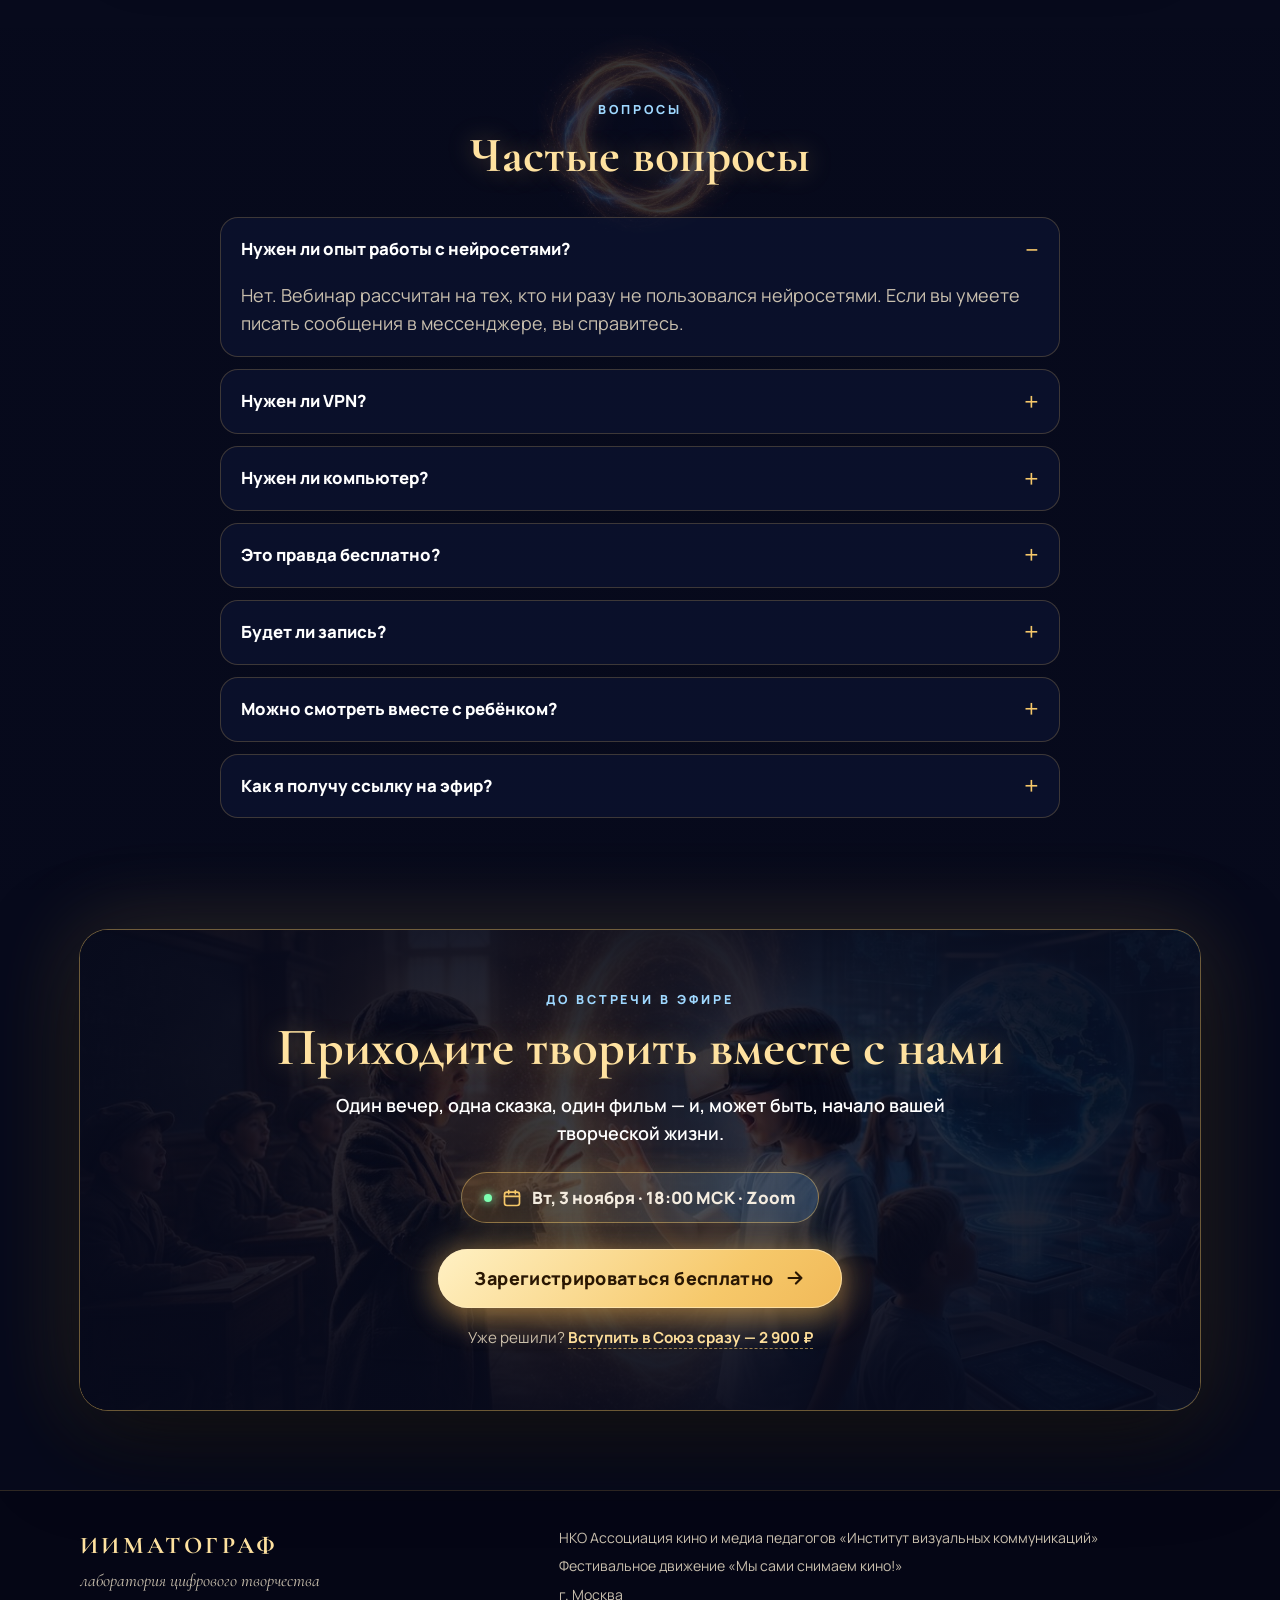
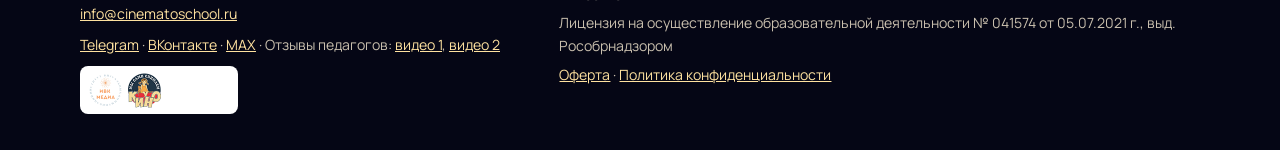
==== commit c72aa68b: "Логотип «Киноуроки» в блоке «Нам доверяют» вместо текста" ====
--- a/index.html
+++ b/index.html
@@ -210,7 +210,7 @@
         <li><b>МПГУ</b><small>Московский педагогический государственный университет</small></li>
         <li><b>Ассоциация «Институт визуальных коммуникаций»</b><small>НКО Ассоциация кино и медиа педагогов</small></li>
         <li><b>Ассоциация кинопедагогов «Образ»</b><small>Партнёр</small></li>
-        <li><a href="https://kinouroki.org" target="_blank" rel="noopener"><b>Киноуроки в школах России</b></a><small>Всероссийский проект</small></li>
+        <li class="partner-logo"><a href="https://kinouroki.org" target="_blank" rel="noopener" aria-label="Киноуроки в школах России"><img src="img/logo-kinouroki.svg" alt="Киноуроки в школах России" width="112" height="112" loading="lazy"></a></li>
       </ul>
       <div class="license">
         <svg><use href="#i-award"/></svg>
--- a/css/style.css
+++ b/css/style.css
@@ -324,6 +324,9 @@
 .partners a:hover b{color:var(--gold-2)}
 .partners b{color:#fff;font-size:1rem;line-height:1.3}
 .partners small{color:var(--muted);font-size:.82rem;line-height:1.35}
+.partner-logo{display:flex;align-items:center;justify-content:center;min-height:110px}
+.partner-logo a{display:flex;align-items:center;justify-content:center}
+.partner-logo img{width:112px;height:112px;object-fit:contain;display:block}
 .logo-ph{display:grid;place-items:center;width:120px;height:52px;margin-bottom:6px;border-radius:10px;border:1.5px dashed rgba(201,191,174,.55);font-size:.68rem;font-weight:800;letter-spacing:.08em;color:var(--muted)}
 .license{display:flex;gap:16px;align-items:flex-start;text-align:left;margin:16px 0 0;padding:20px 22px;border-radius:18px;border:1px solid rgba(246,200,106,.5);background:linear-gradient(135deg,rgba(138,90,43,.3),rgba(95,184,255,.12));box-shadow:0 0 40px rgba(246,200,106,.12)}
 .license svg{width:34px;height:34px;flex:none;color:var(--gold);margin-top:2px}
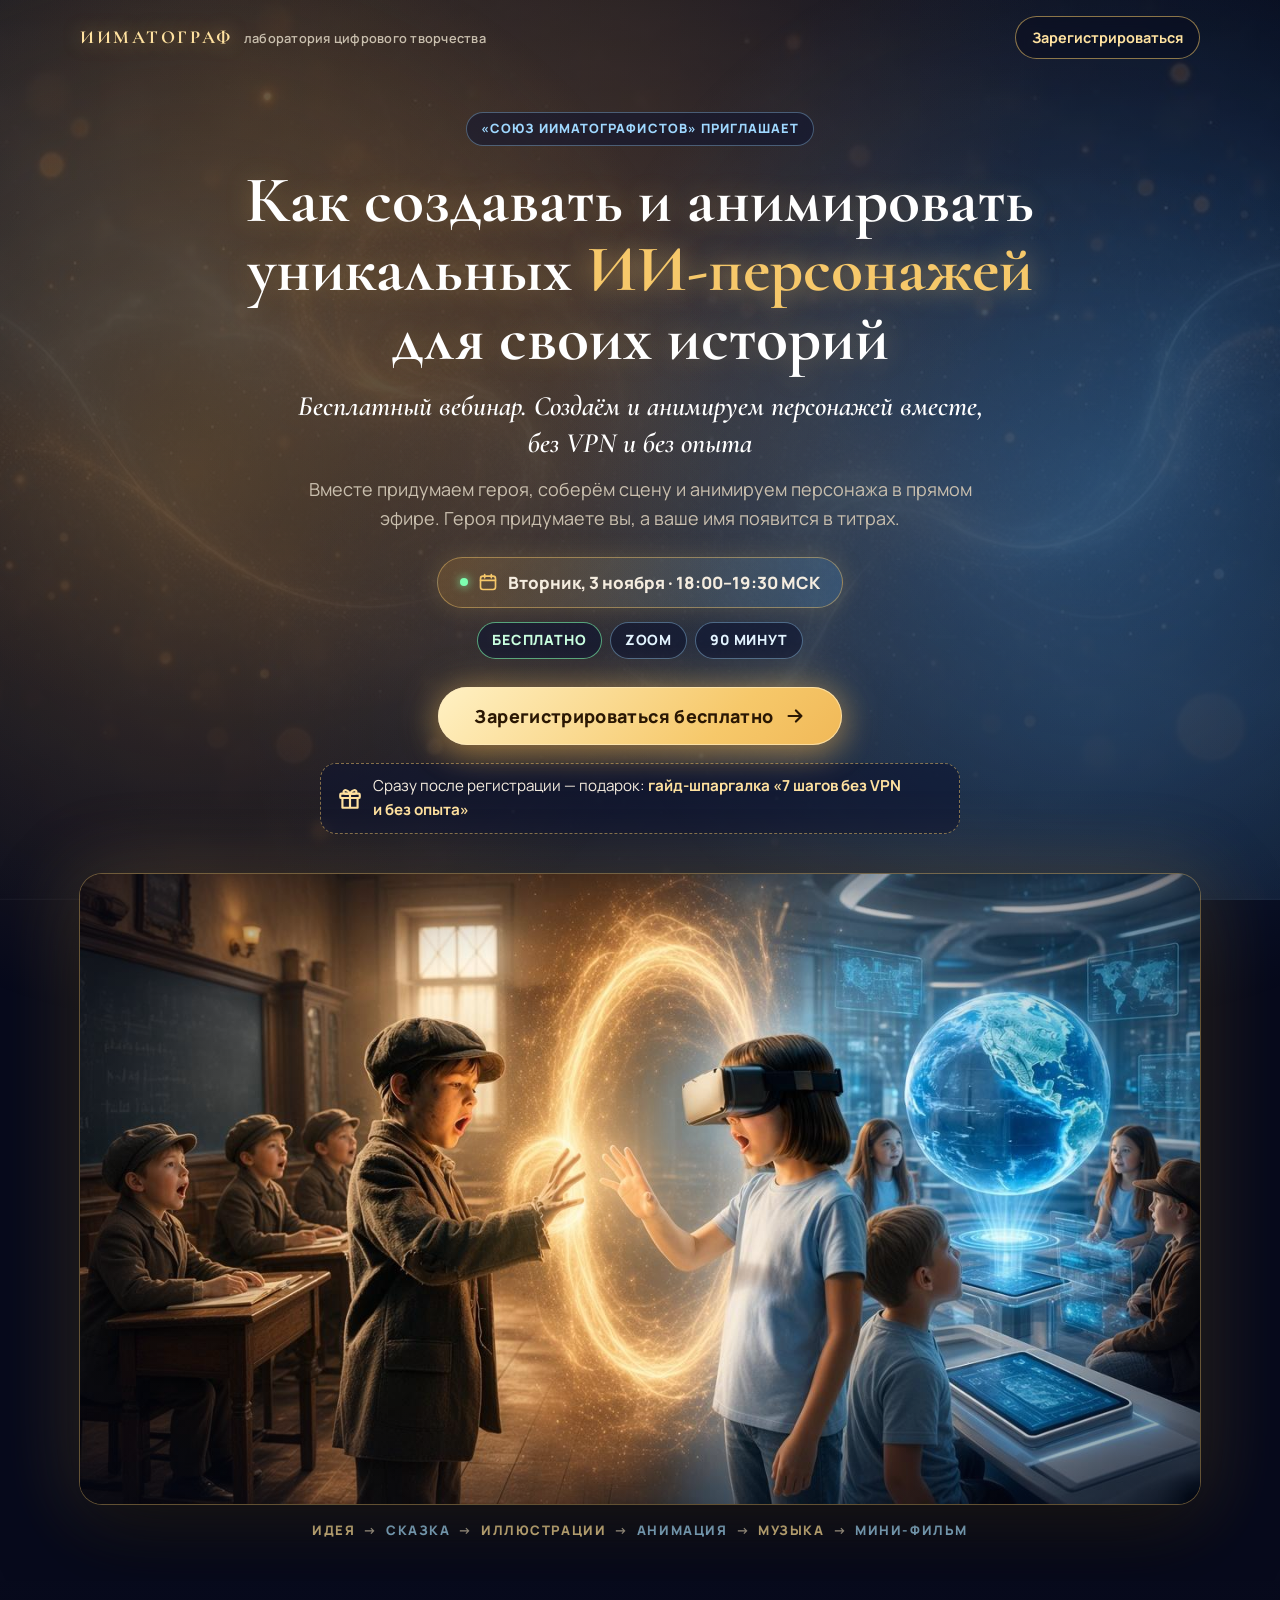
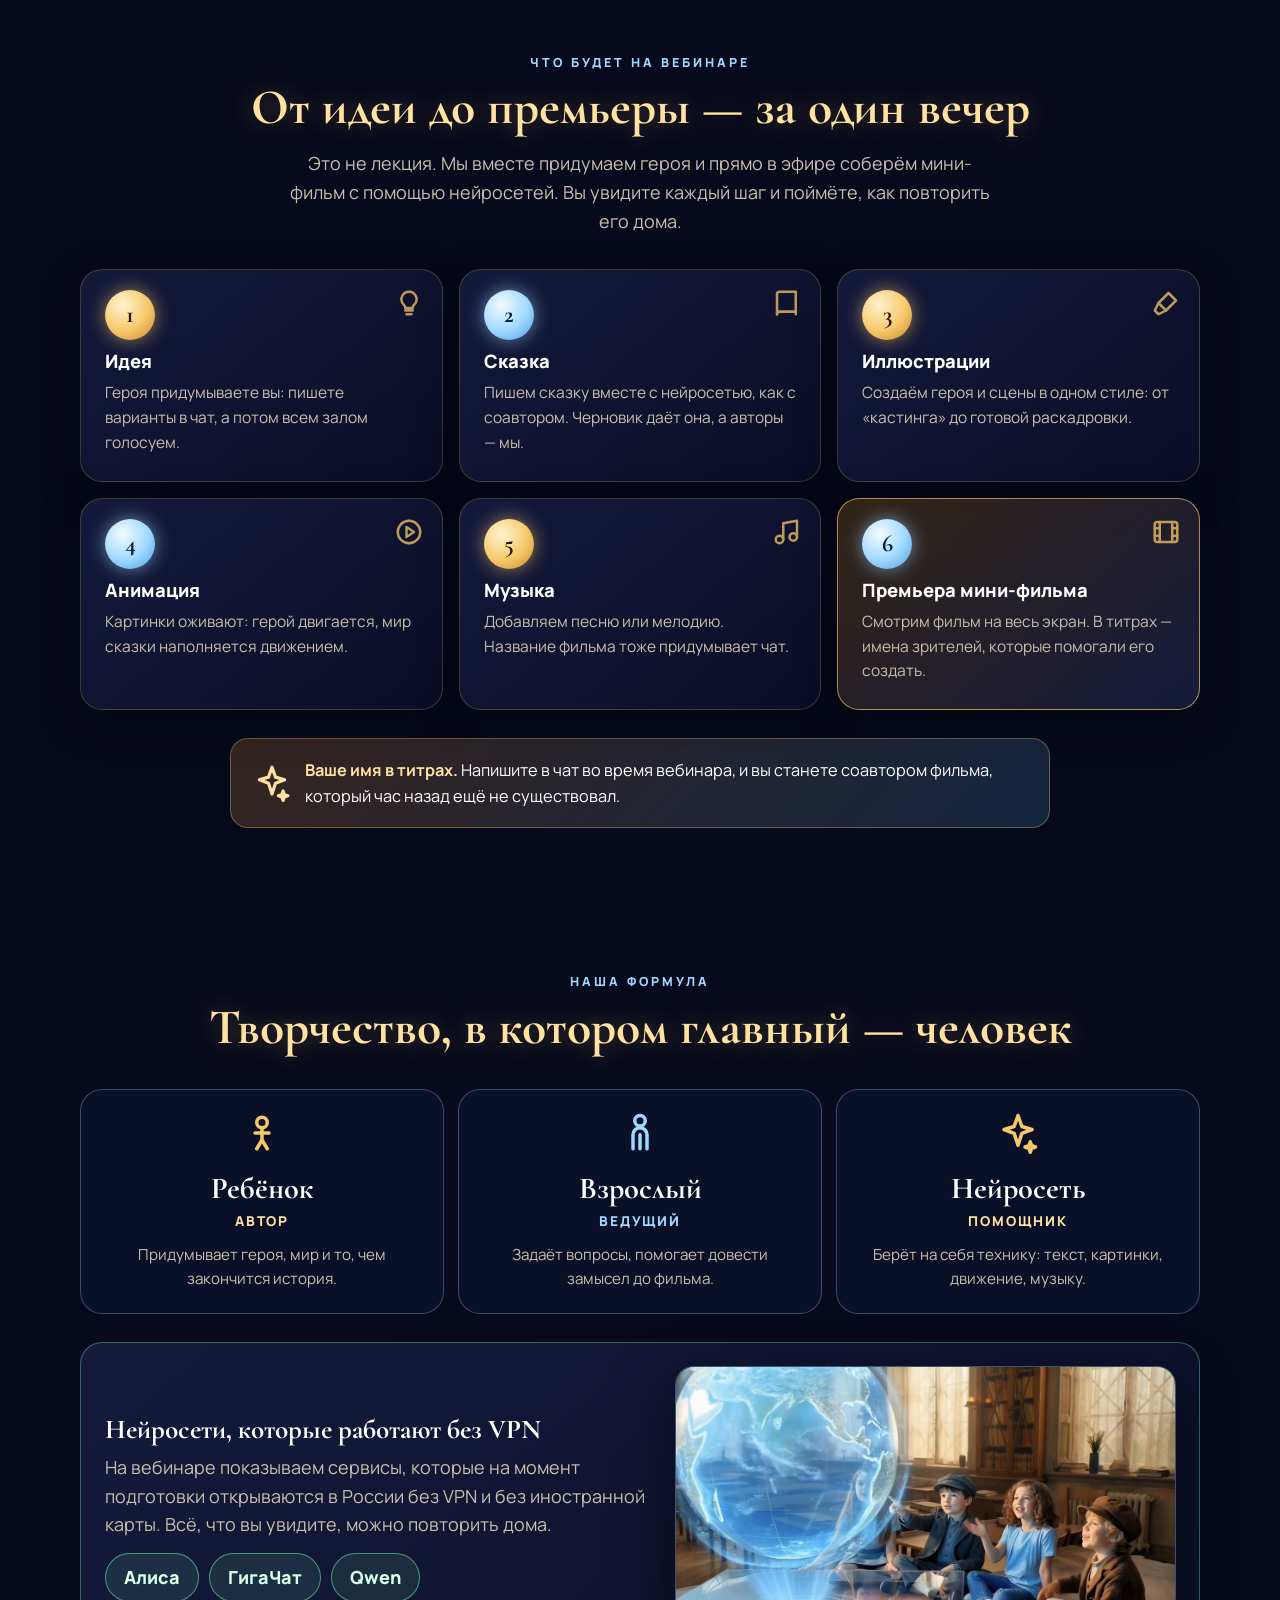
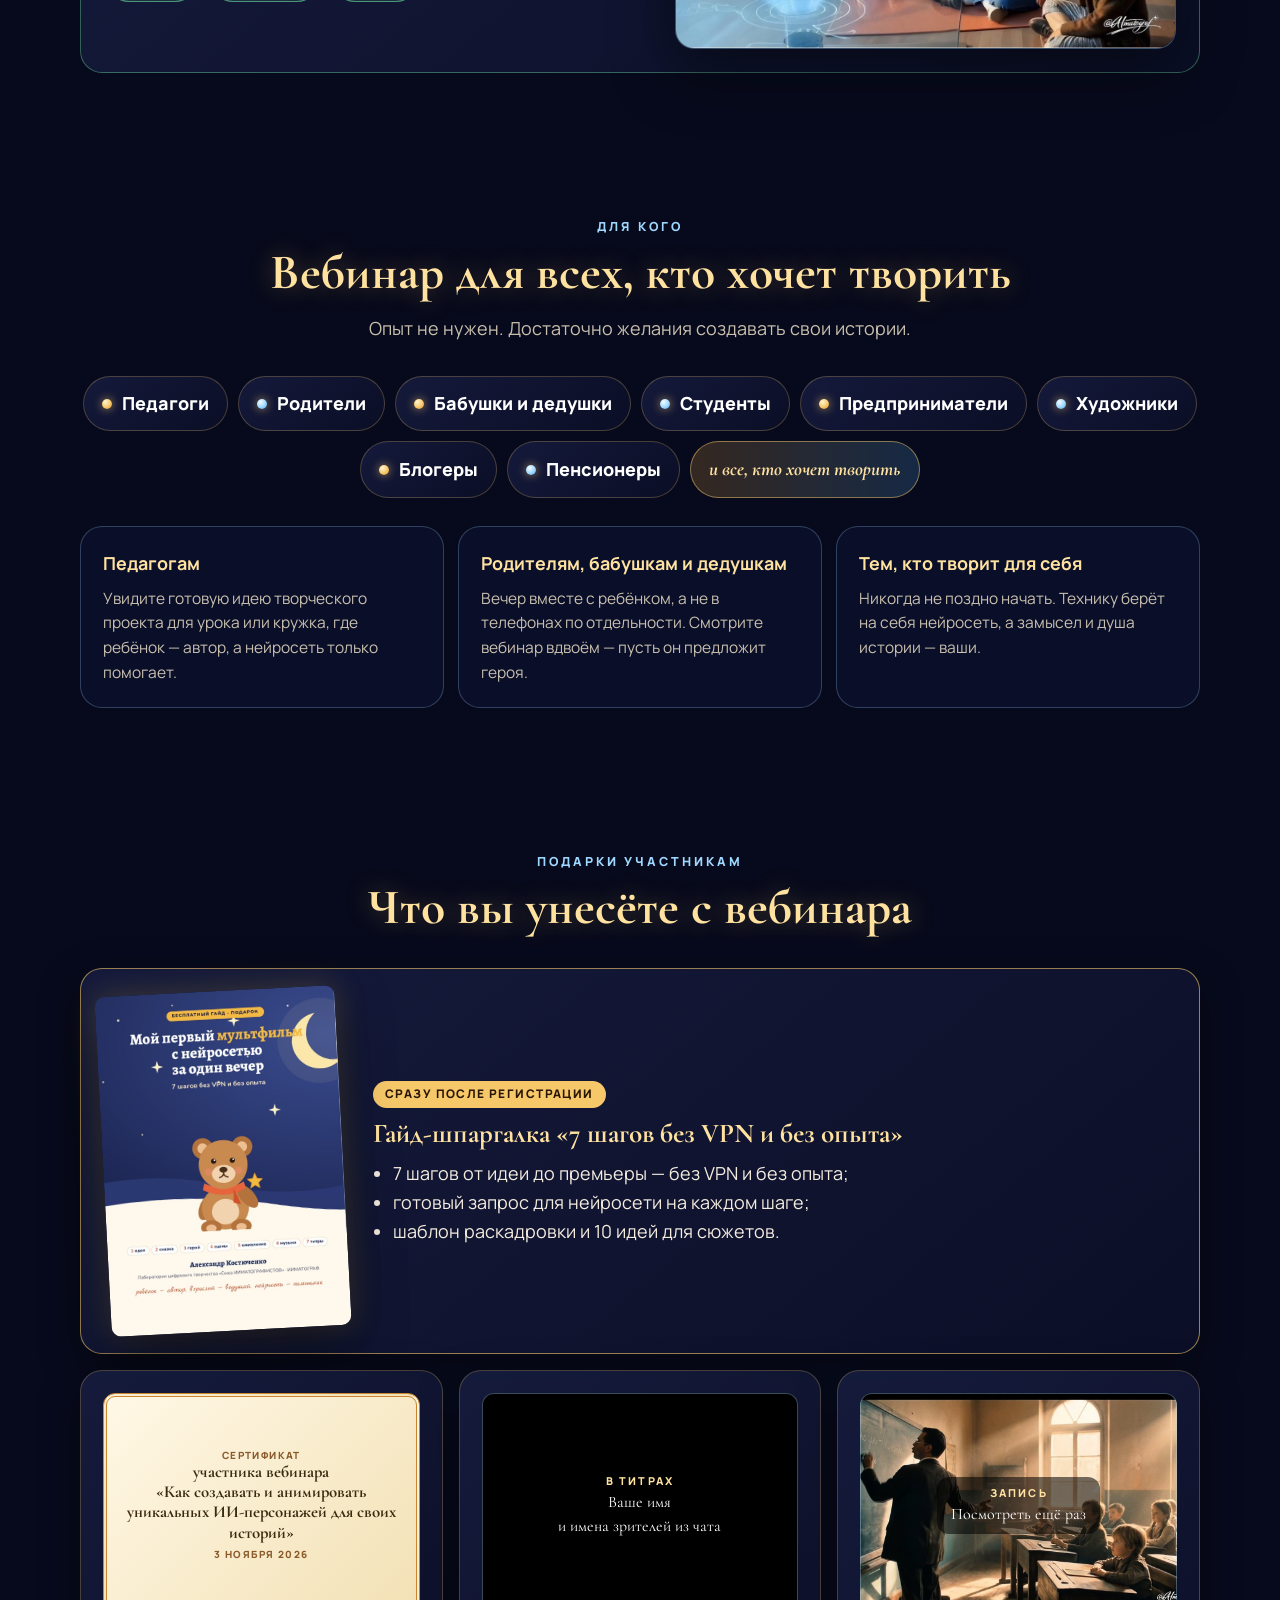
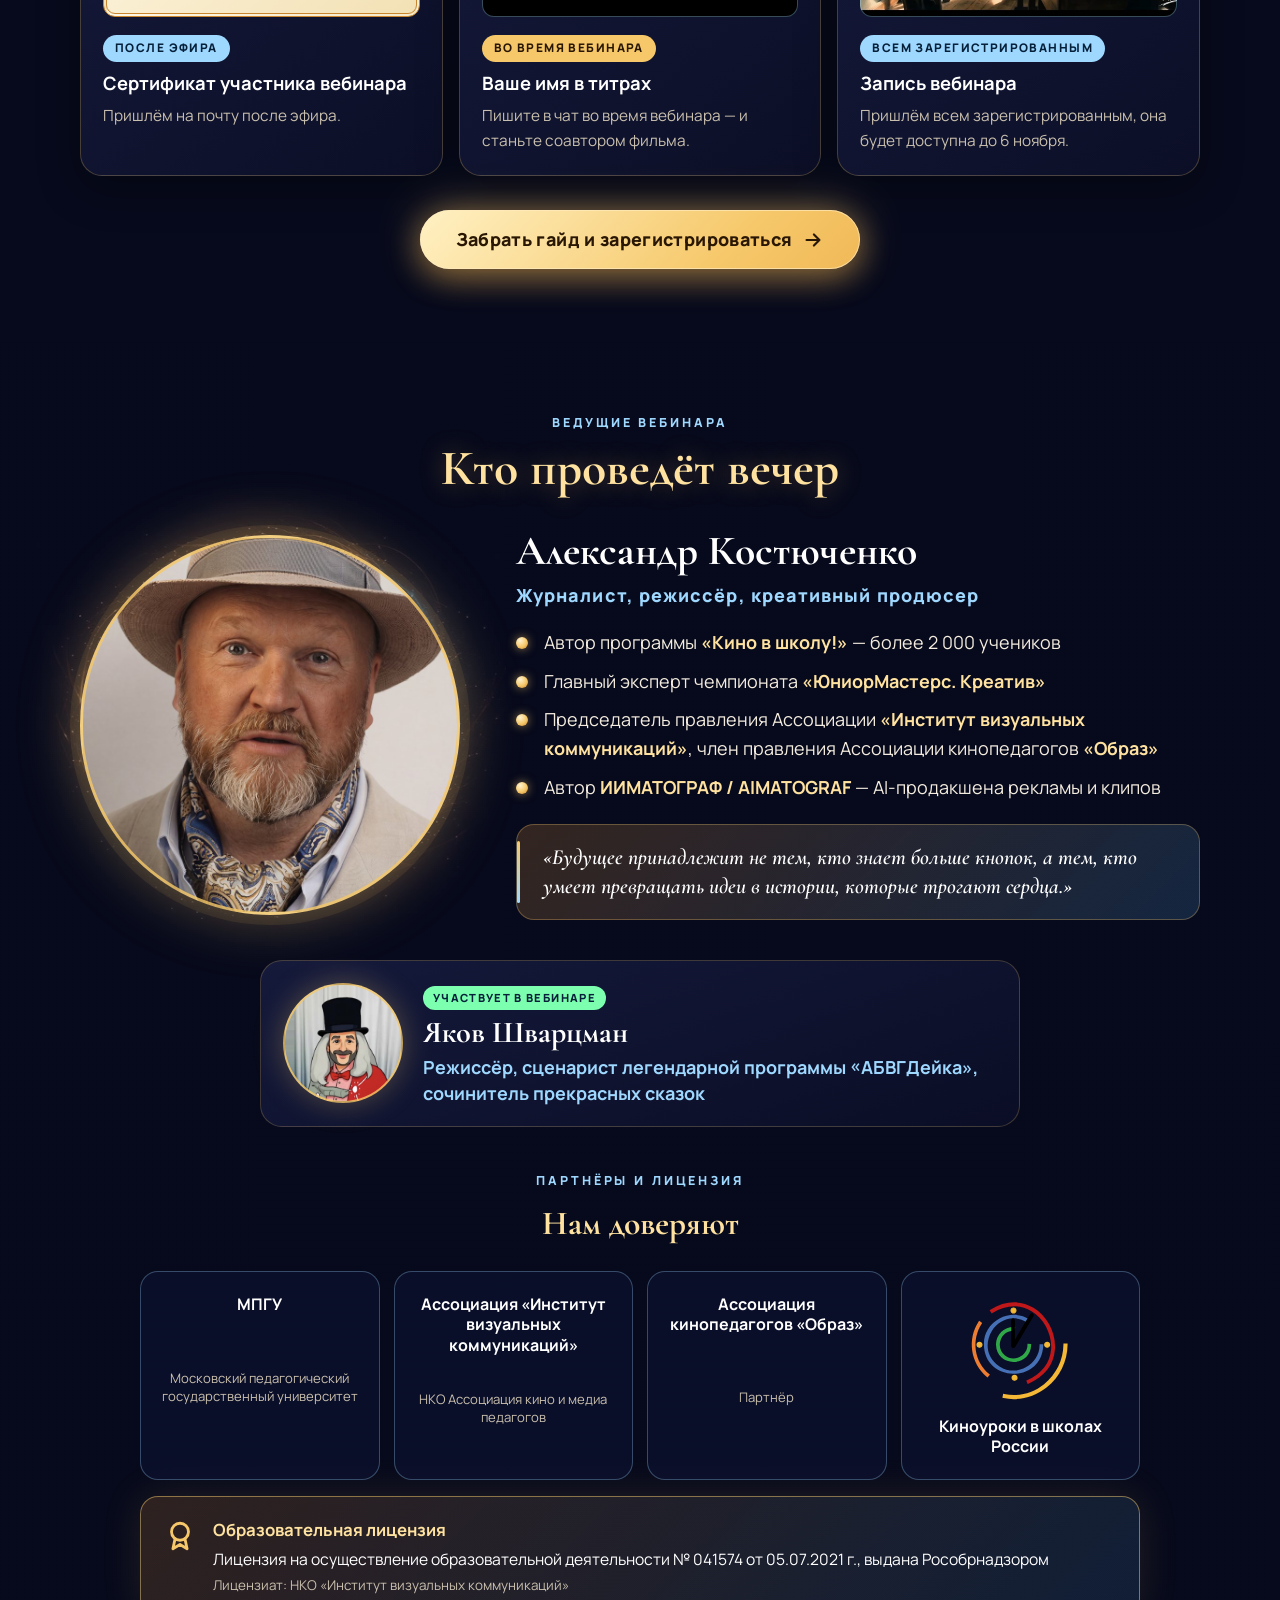
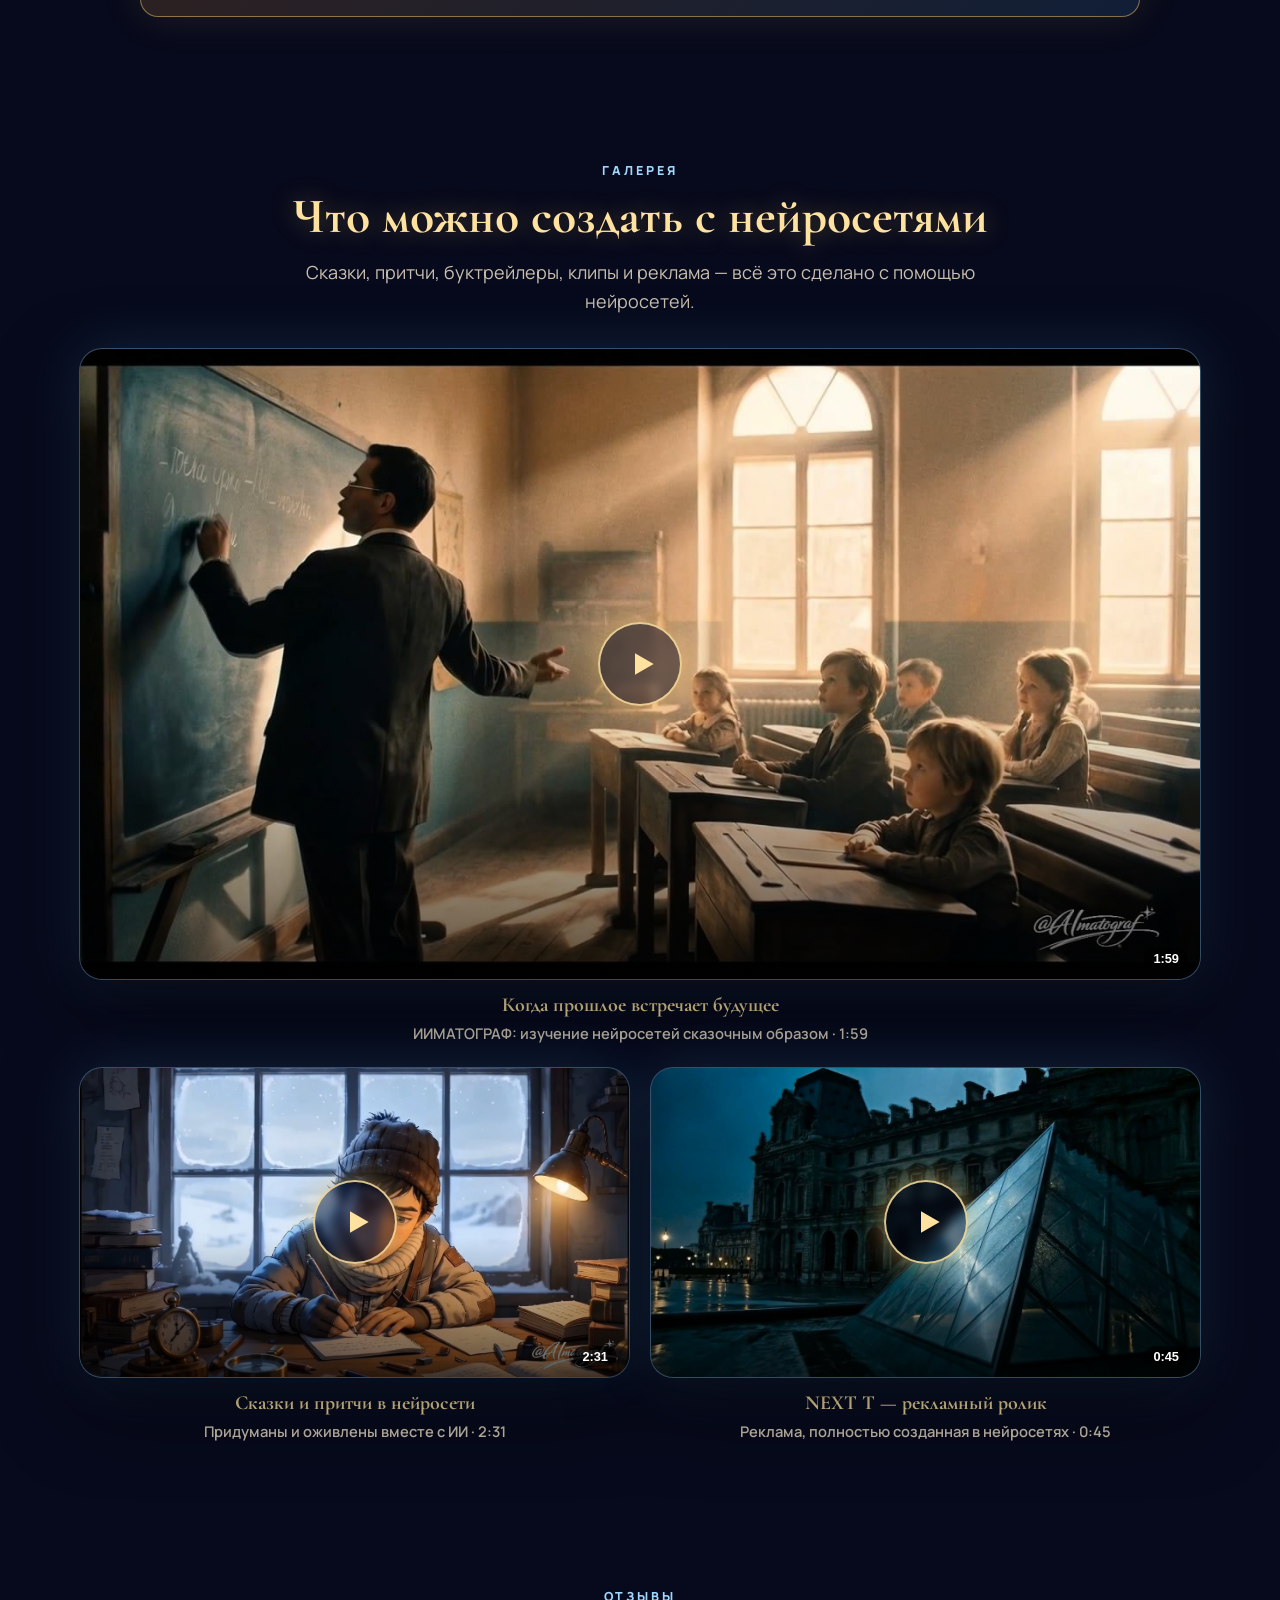
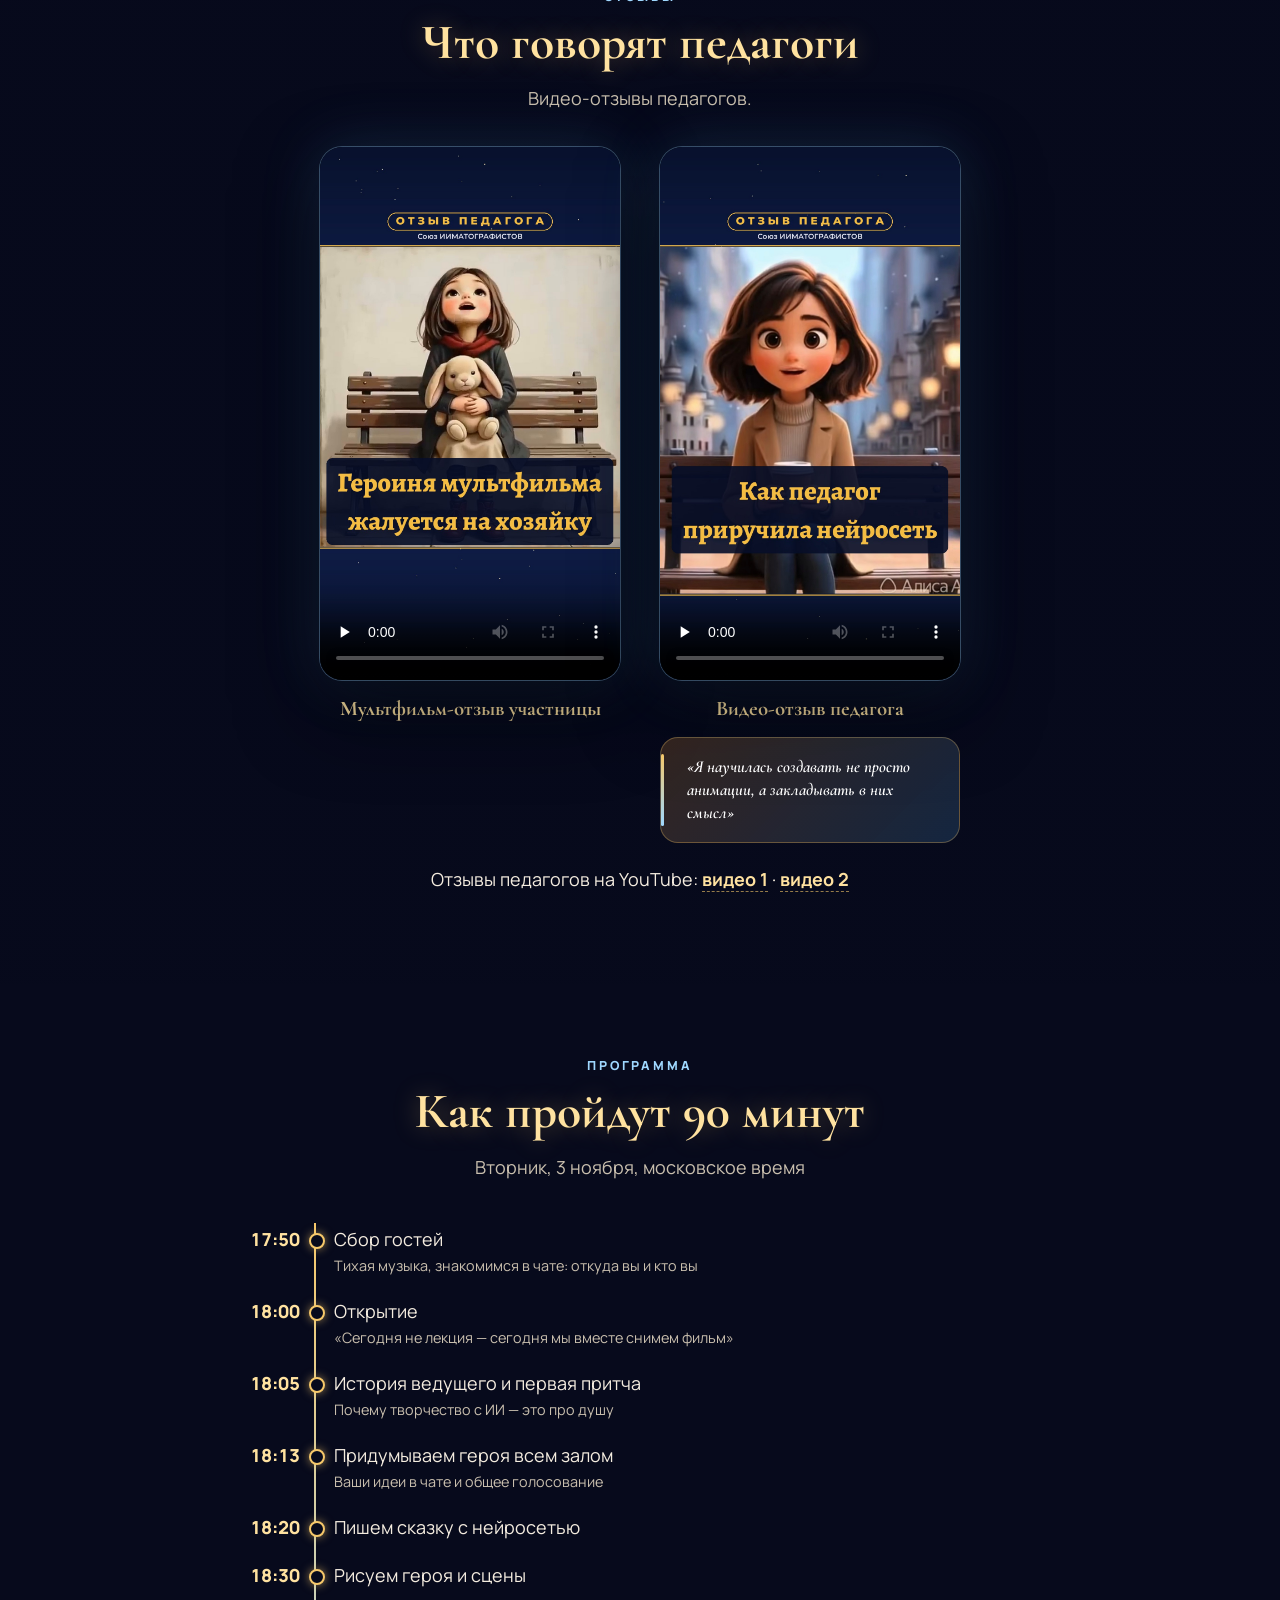
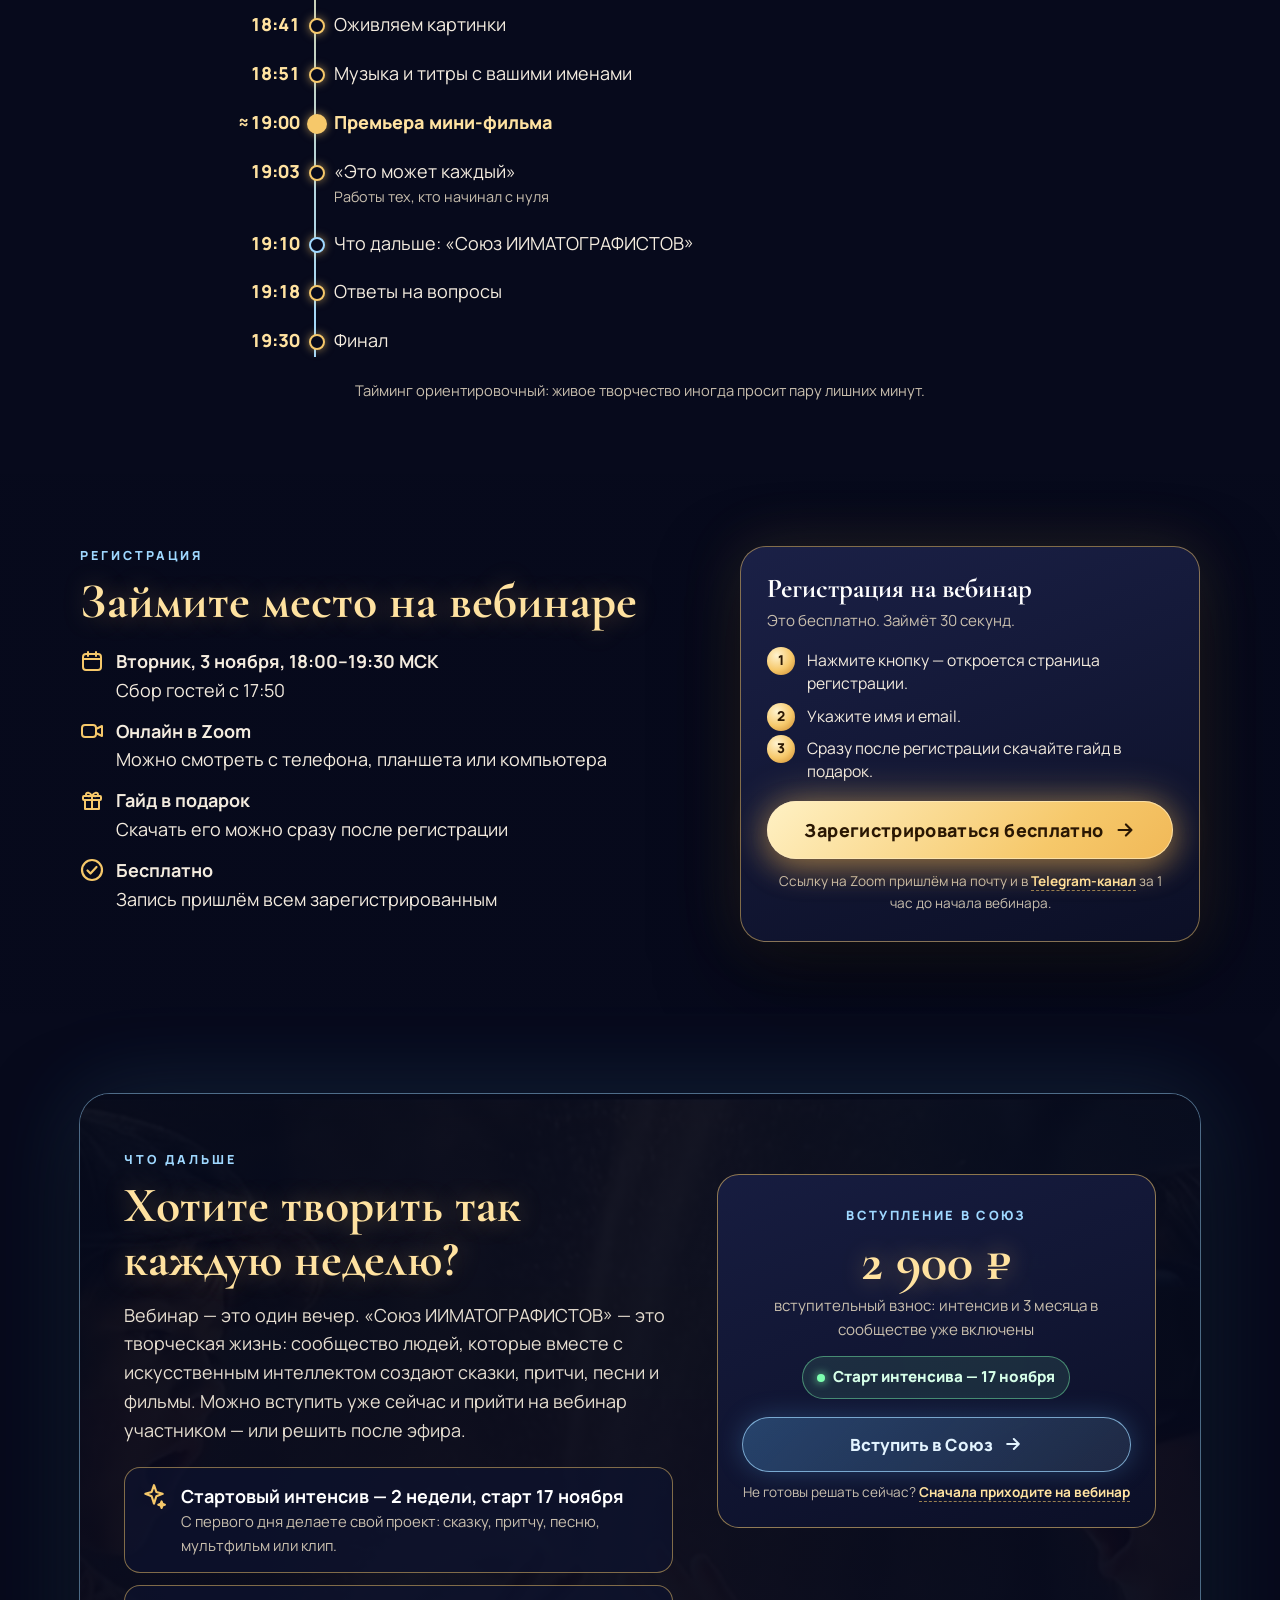
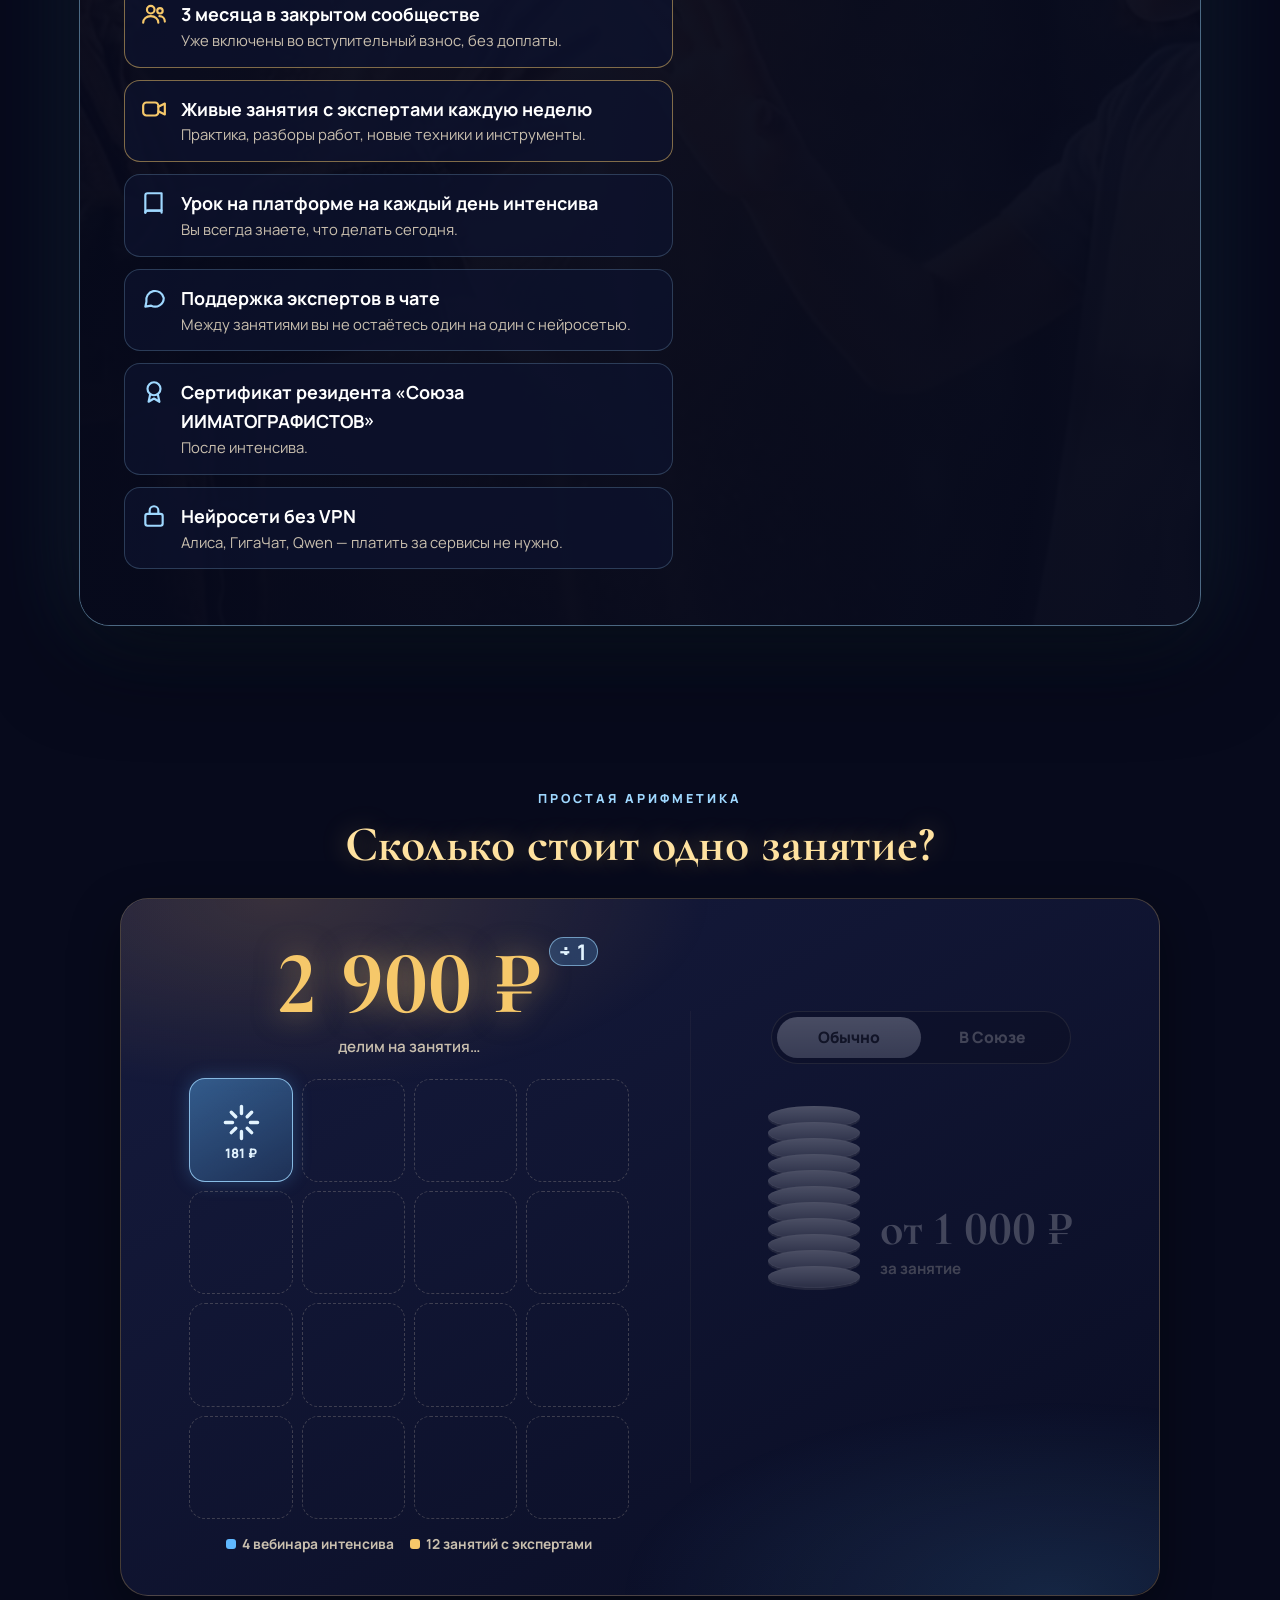
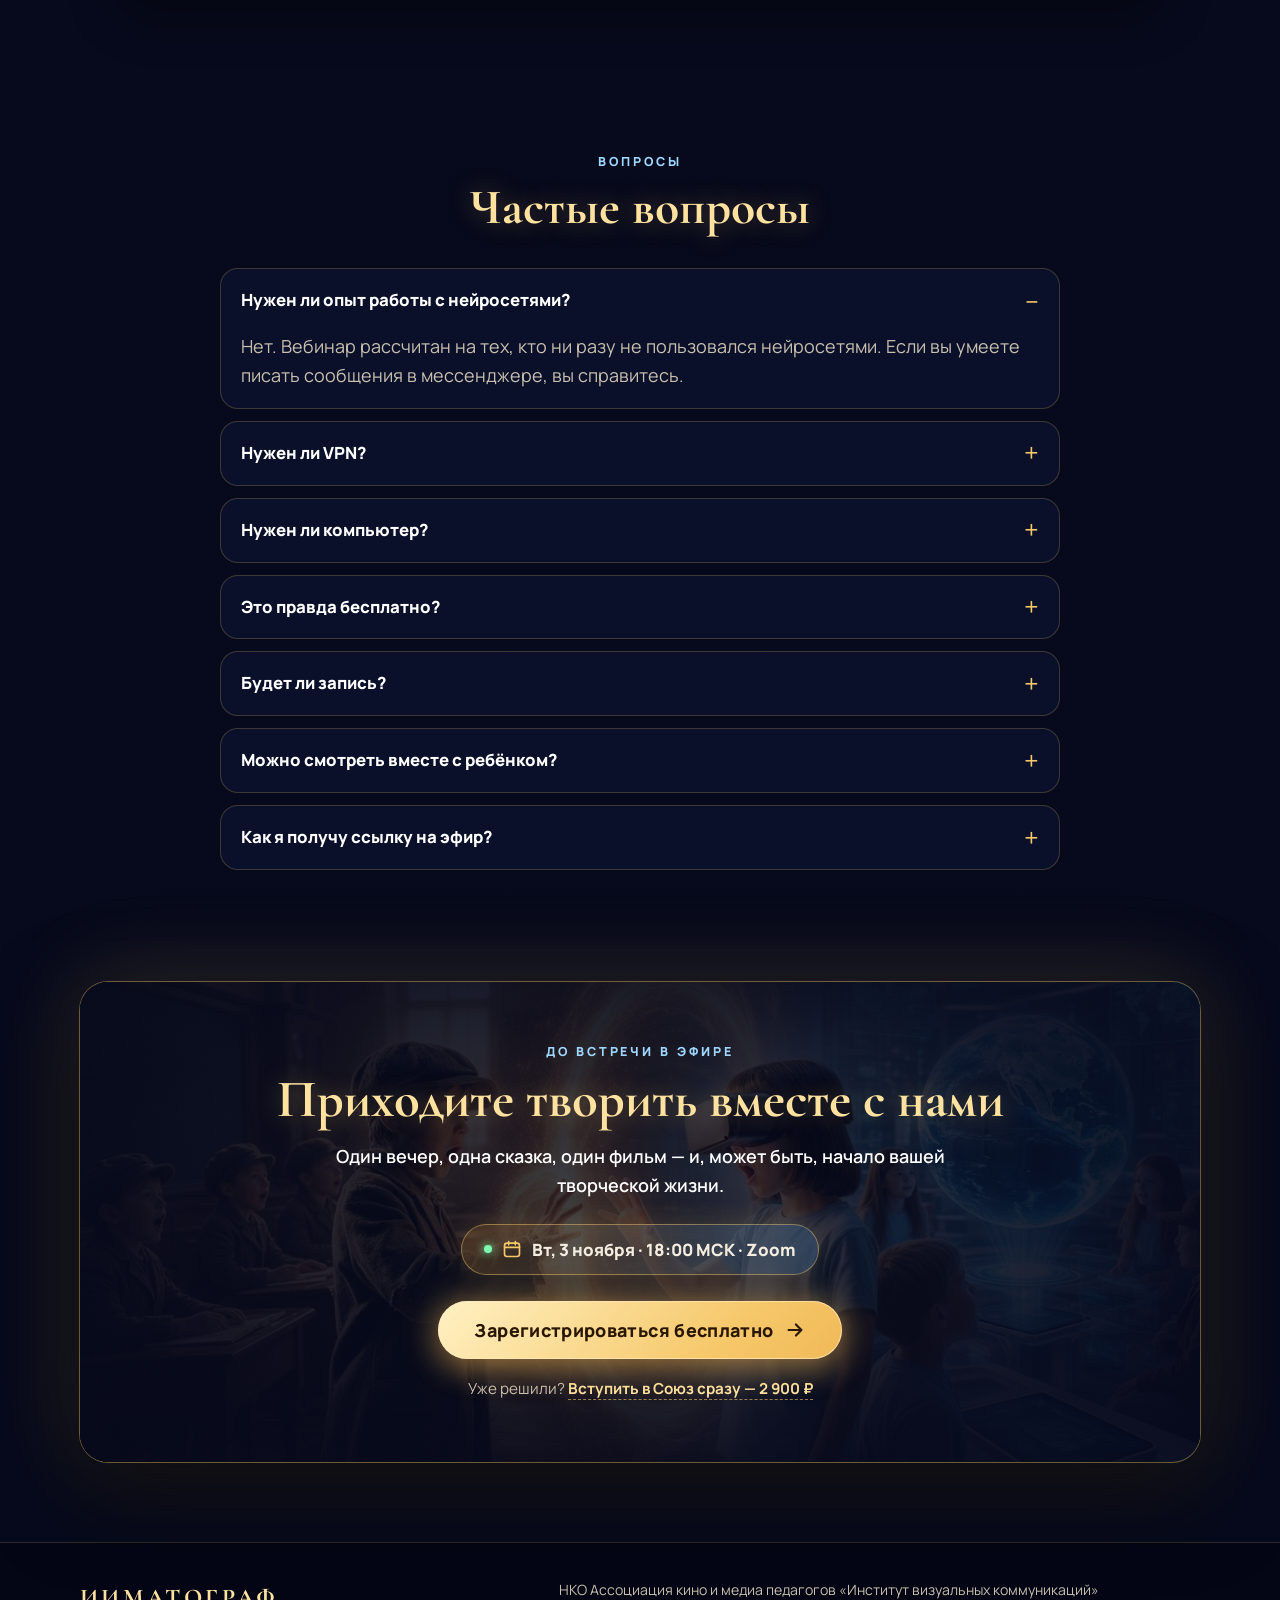
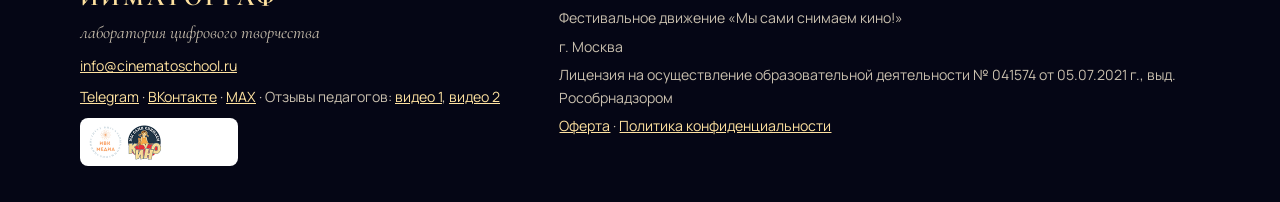
==== commit 0e57c1e2: "Добавить подпись «Киноуроки в школах России» к логотипу в «Нам доверяют»" ====
--- a/index.html
+++ b/index.html
@@ -210,7 +210,7 @@
         <li><b>МПГУ</b><small>Московский педагогический государственный университет</small></li>
         <li><b>Ассоциация «Институт визуальных коммуникаций»</b><small>НКО Ассоциация кино и медиа педагогов</small></li>
         <li><b>Ассоциация кинопедагогов «Образ»</b><small>Партнёр</small></li>
-        <li class="partner-logo"><a href="https://kinouroki.org" target="_blank" rel="noopener" aria-label="Киноуроки в школах России"><img src="img/logo-kinouroki.svg" alt="Киноуроки в школах России" width="112" height="112" loading="lazy"></a></li>
+        <li class="partner-logo"><a href="https://kinouroki.org" target="_blank" rel="noopener" aria-label="Киноуроки в школах России"><img src="img/logo-kinouroki.svg" alt="" width="112" height="112" loading="lazy"><b>Киноуроки в школах России</b></a></li>
       </ul>
       <div class="license">
         <svg><use href="#i-award"/></svg>
--- a/css/style.css
+++ b/css/style.css
@@ -325,8 +325,9 @@
 .partners b{color:#fff;font-size:1rem;line-height:1.3}
 .partners small{color:var(--muted);font-size:.82rem;line-height:1.35}
 .partner-logo{display:flex;align-items:center;justify-content:center;min-height:110px}
-.partner-logo a{display:flex;align-items:center;justify-content:center}
+.partner-logo a{display:flex;flex-direction:column;align-items:center;justify-content:center;gap:10px;text-align:center}
 .partner-logo img{width:112px;height:112px;object-fit:contain;display:block}
+.partner-logo b{max-width:11em}
 .logo-ph{display:grid;place-items:center;width:120px;height:52px;margin-bottom:6px;border-radius:10px;border:1.5px dashed rgba(201,191,174,.55);font-size:.68rem;font-weight:800;letter-spacing:.08em;color:var(--muted)}
 .license{display:flex;gap:16px;align-items:flex-start;text-align:left;margin:16px 0 0;padding:20px 22px;border-radius:18px;border:1px solid rgba(246,200,106,.5);background:linear-gradient(135deg,rgba(138,90,43,.3),rgba(95,184,255,.12));box-shadow:0 0 40px rgba(246,200,106,.12)}
 .license svg{width:34px;height:34px;flex:none;color:var(--gold);margin-top:2px}
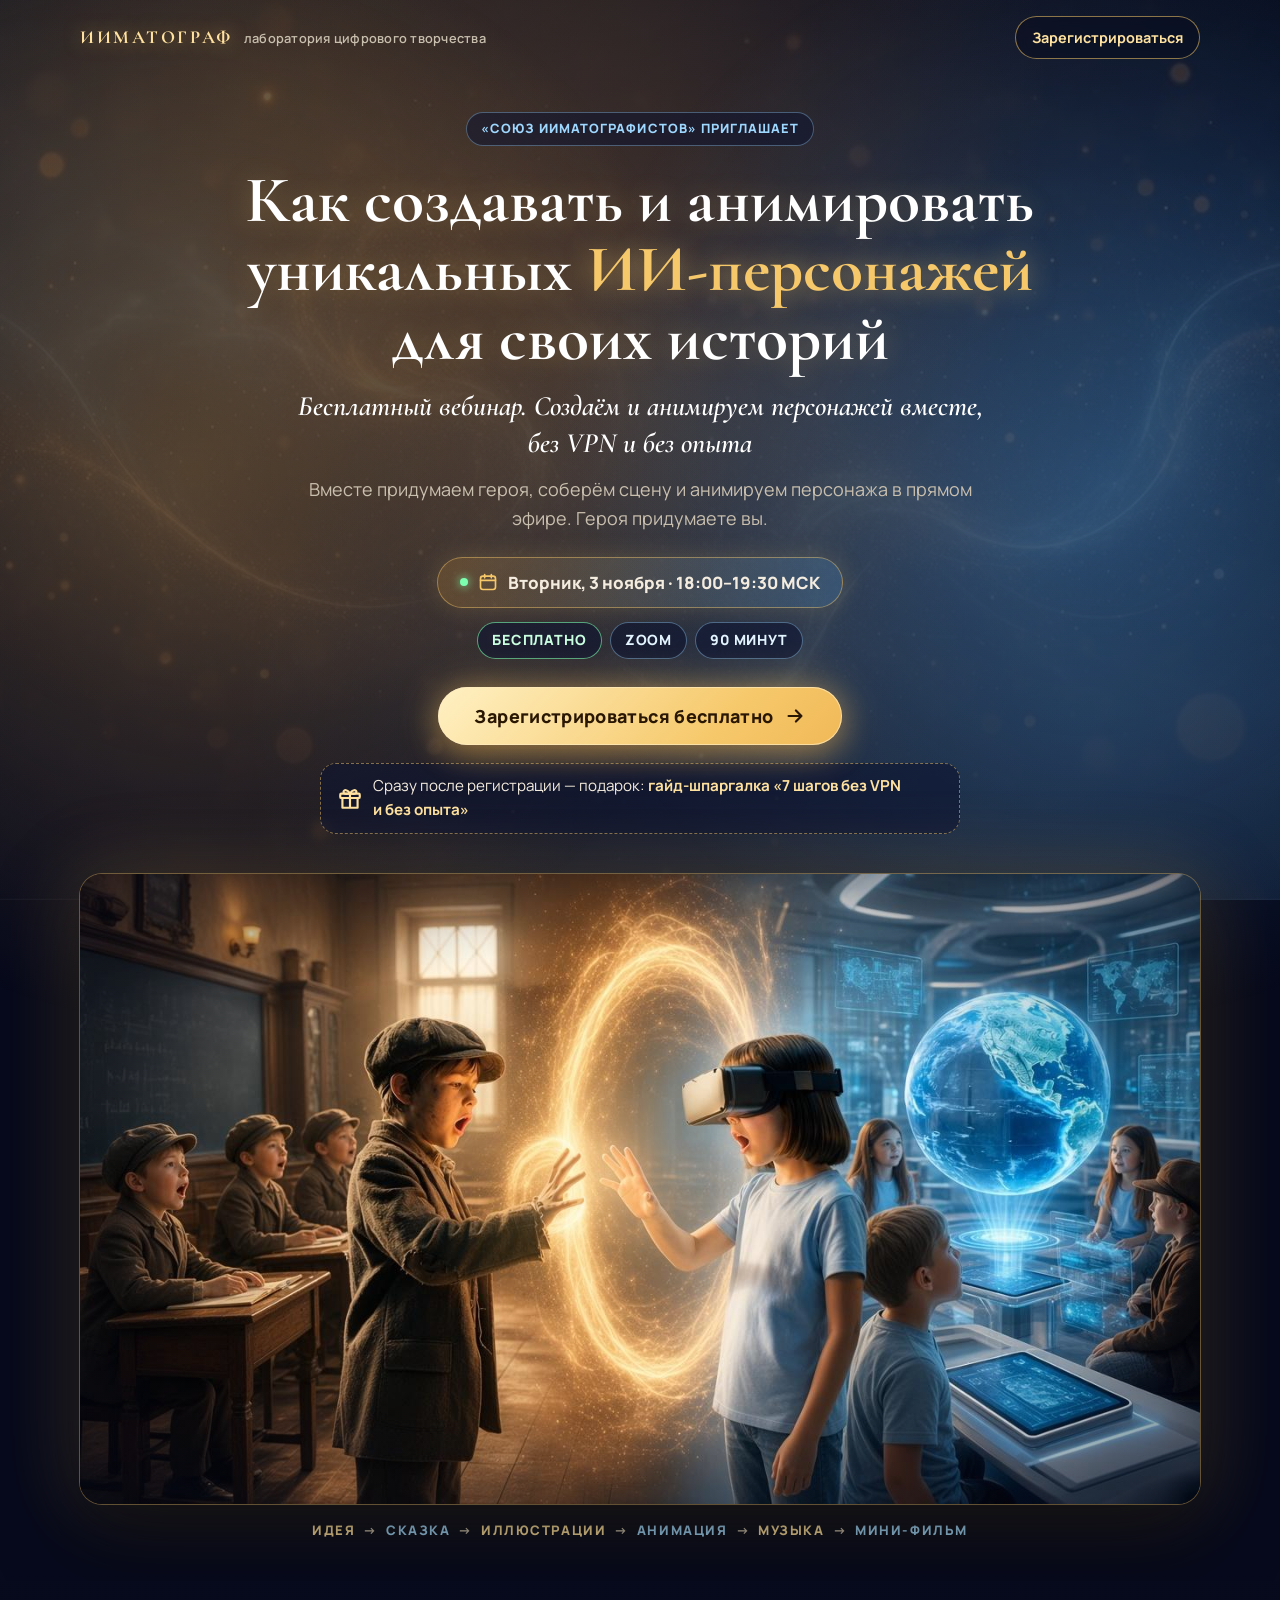
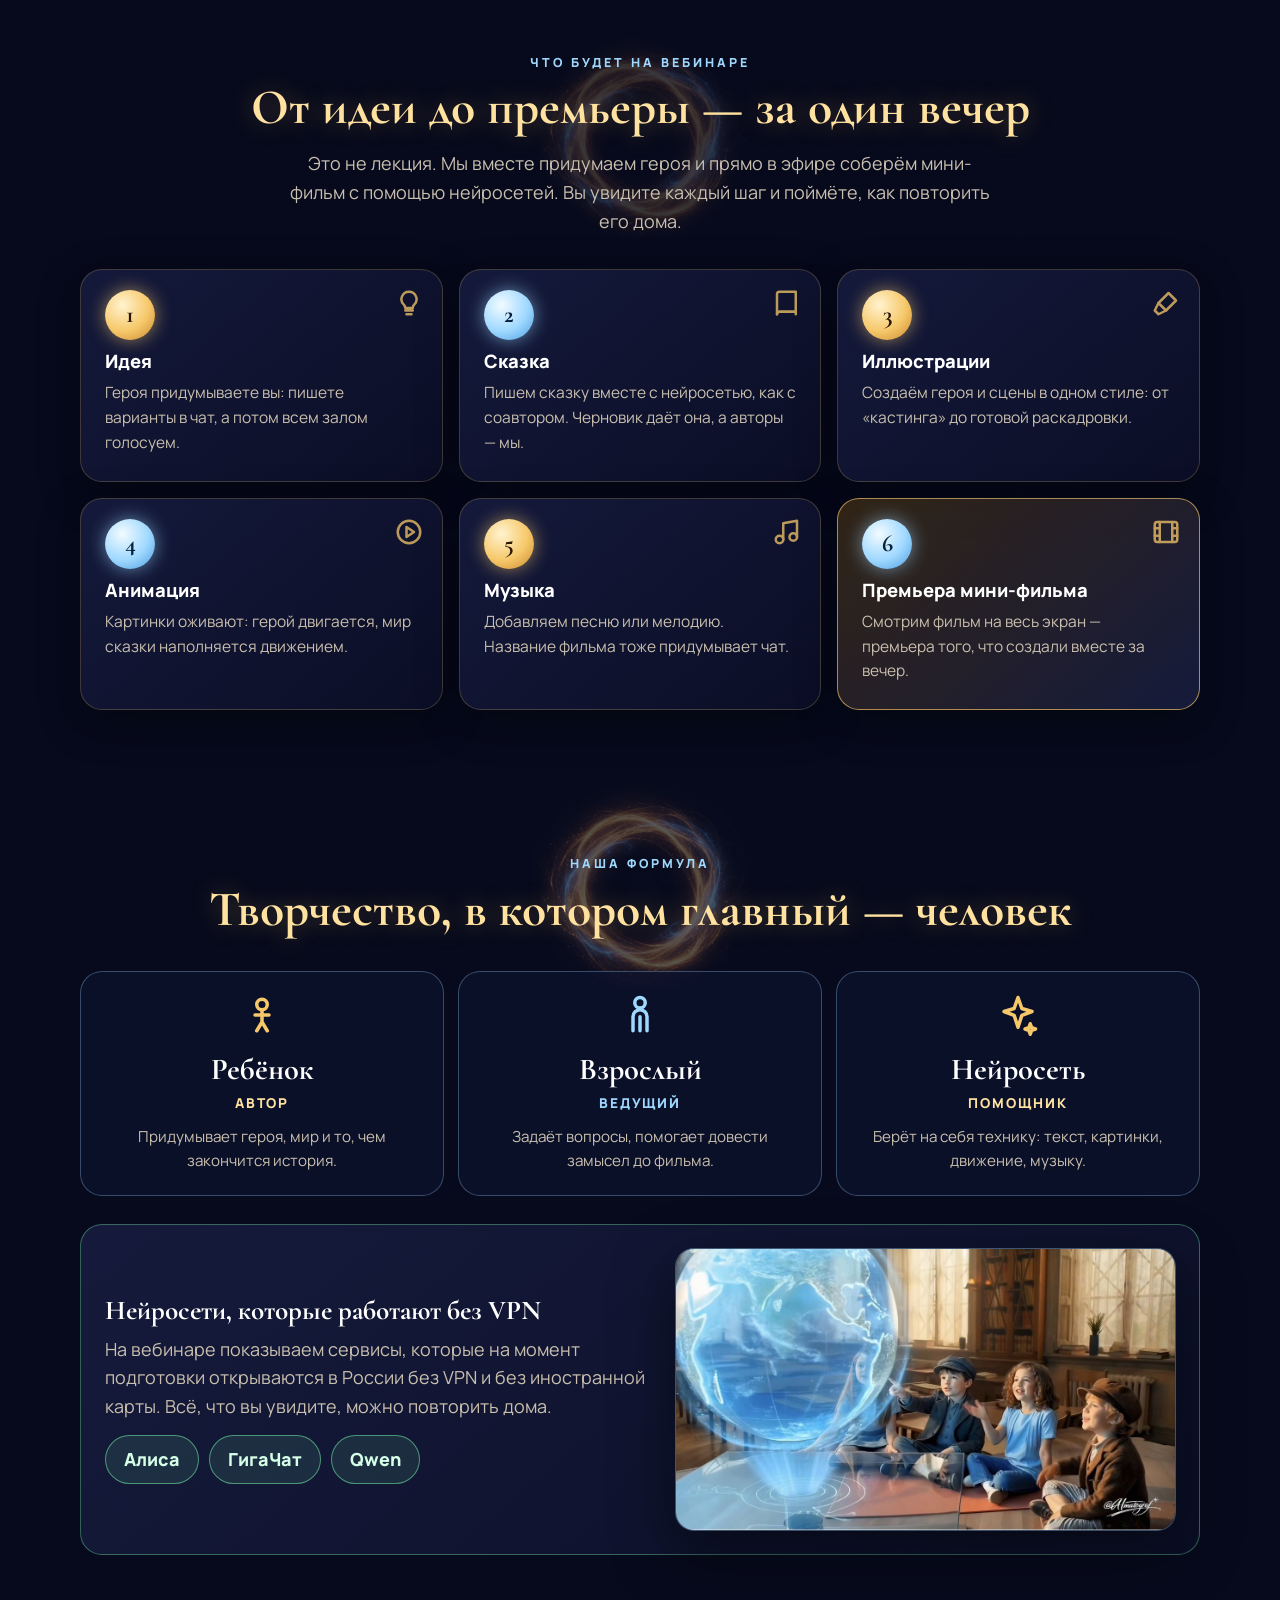
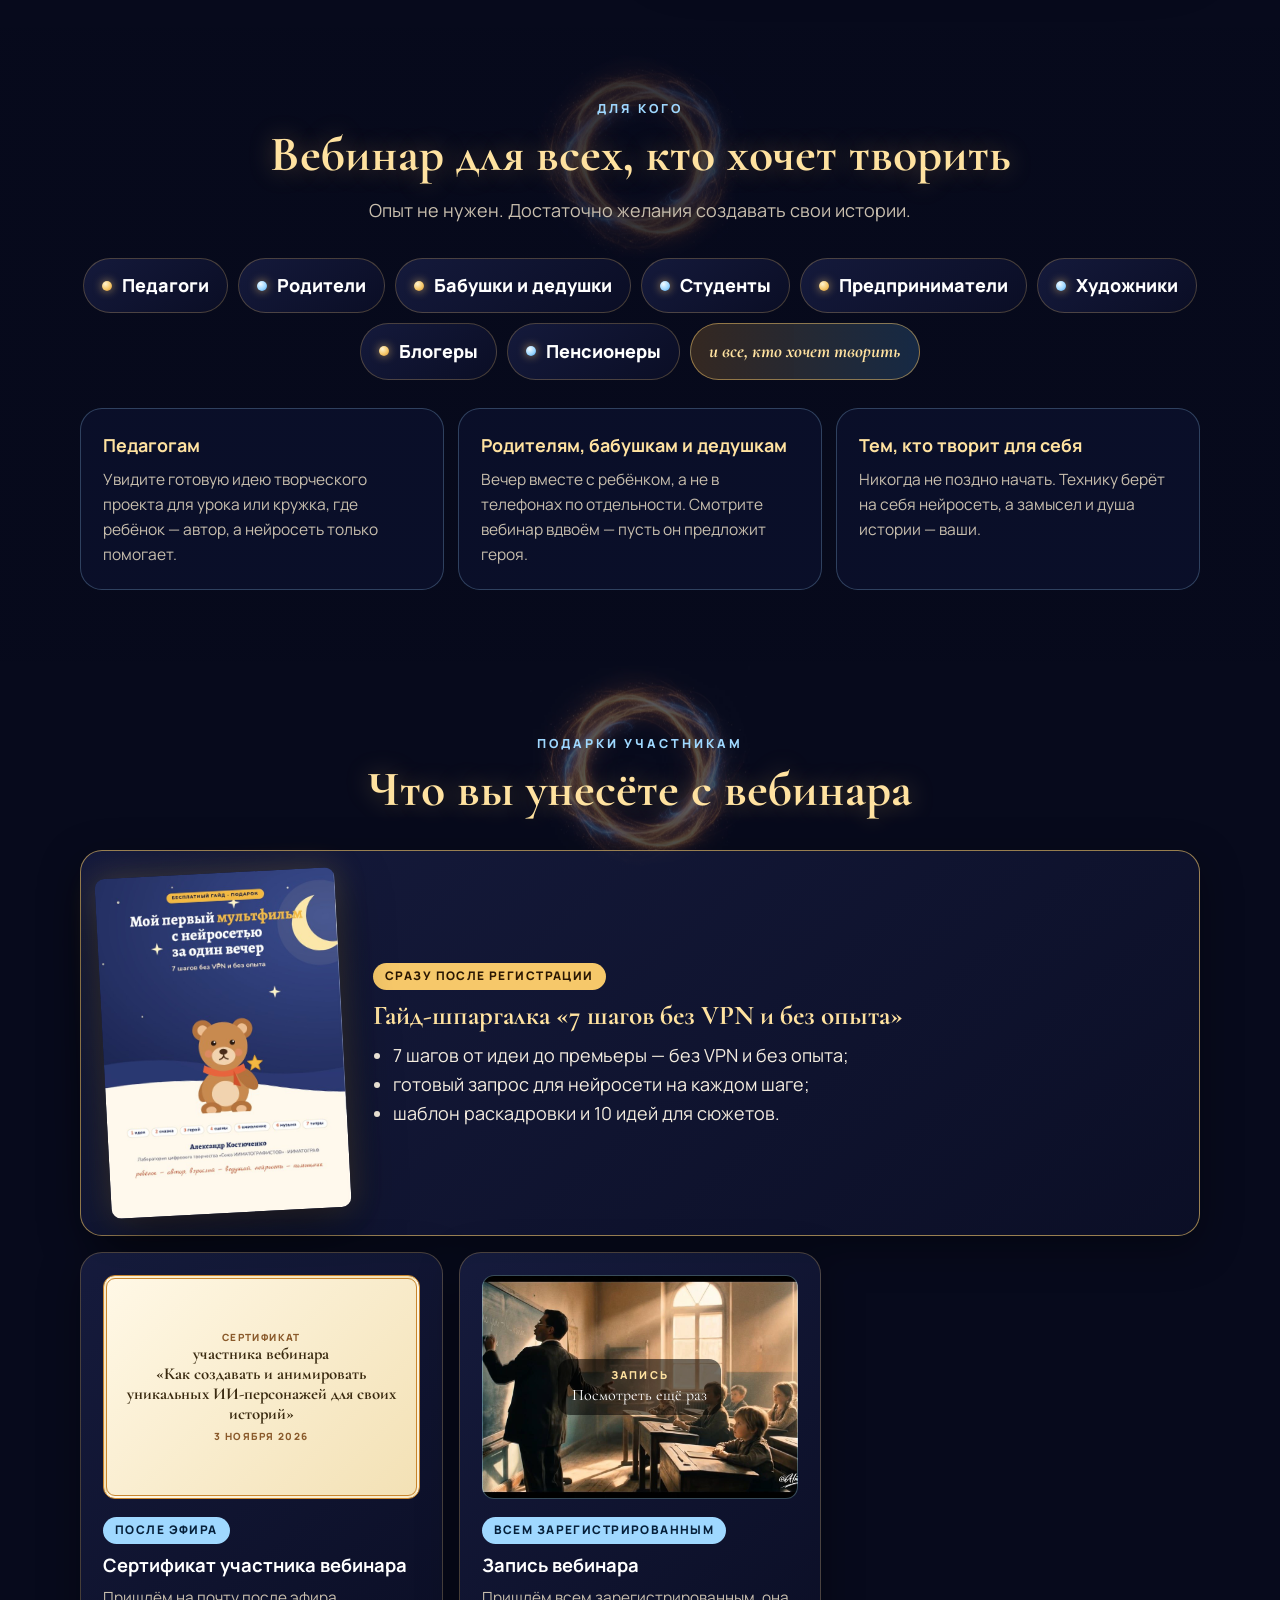
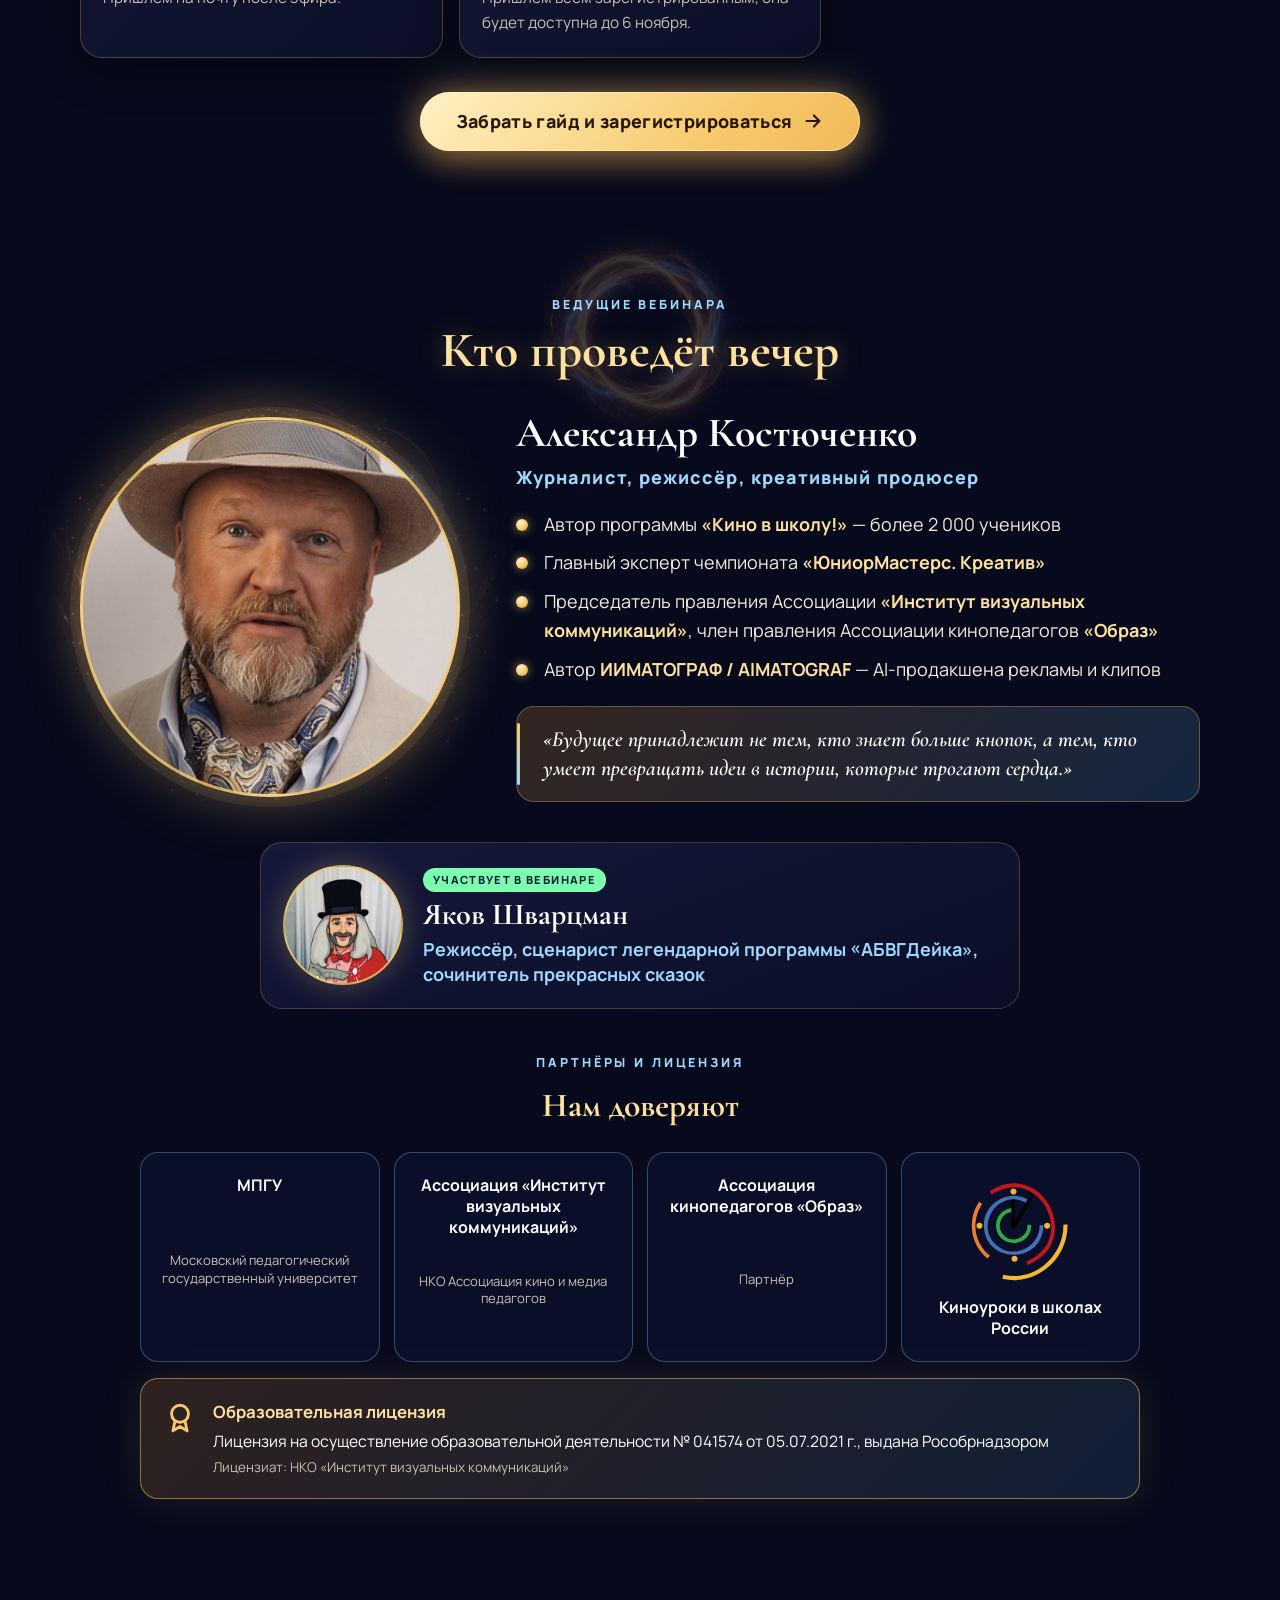
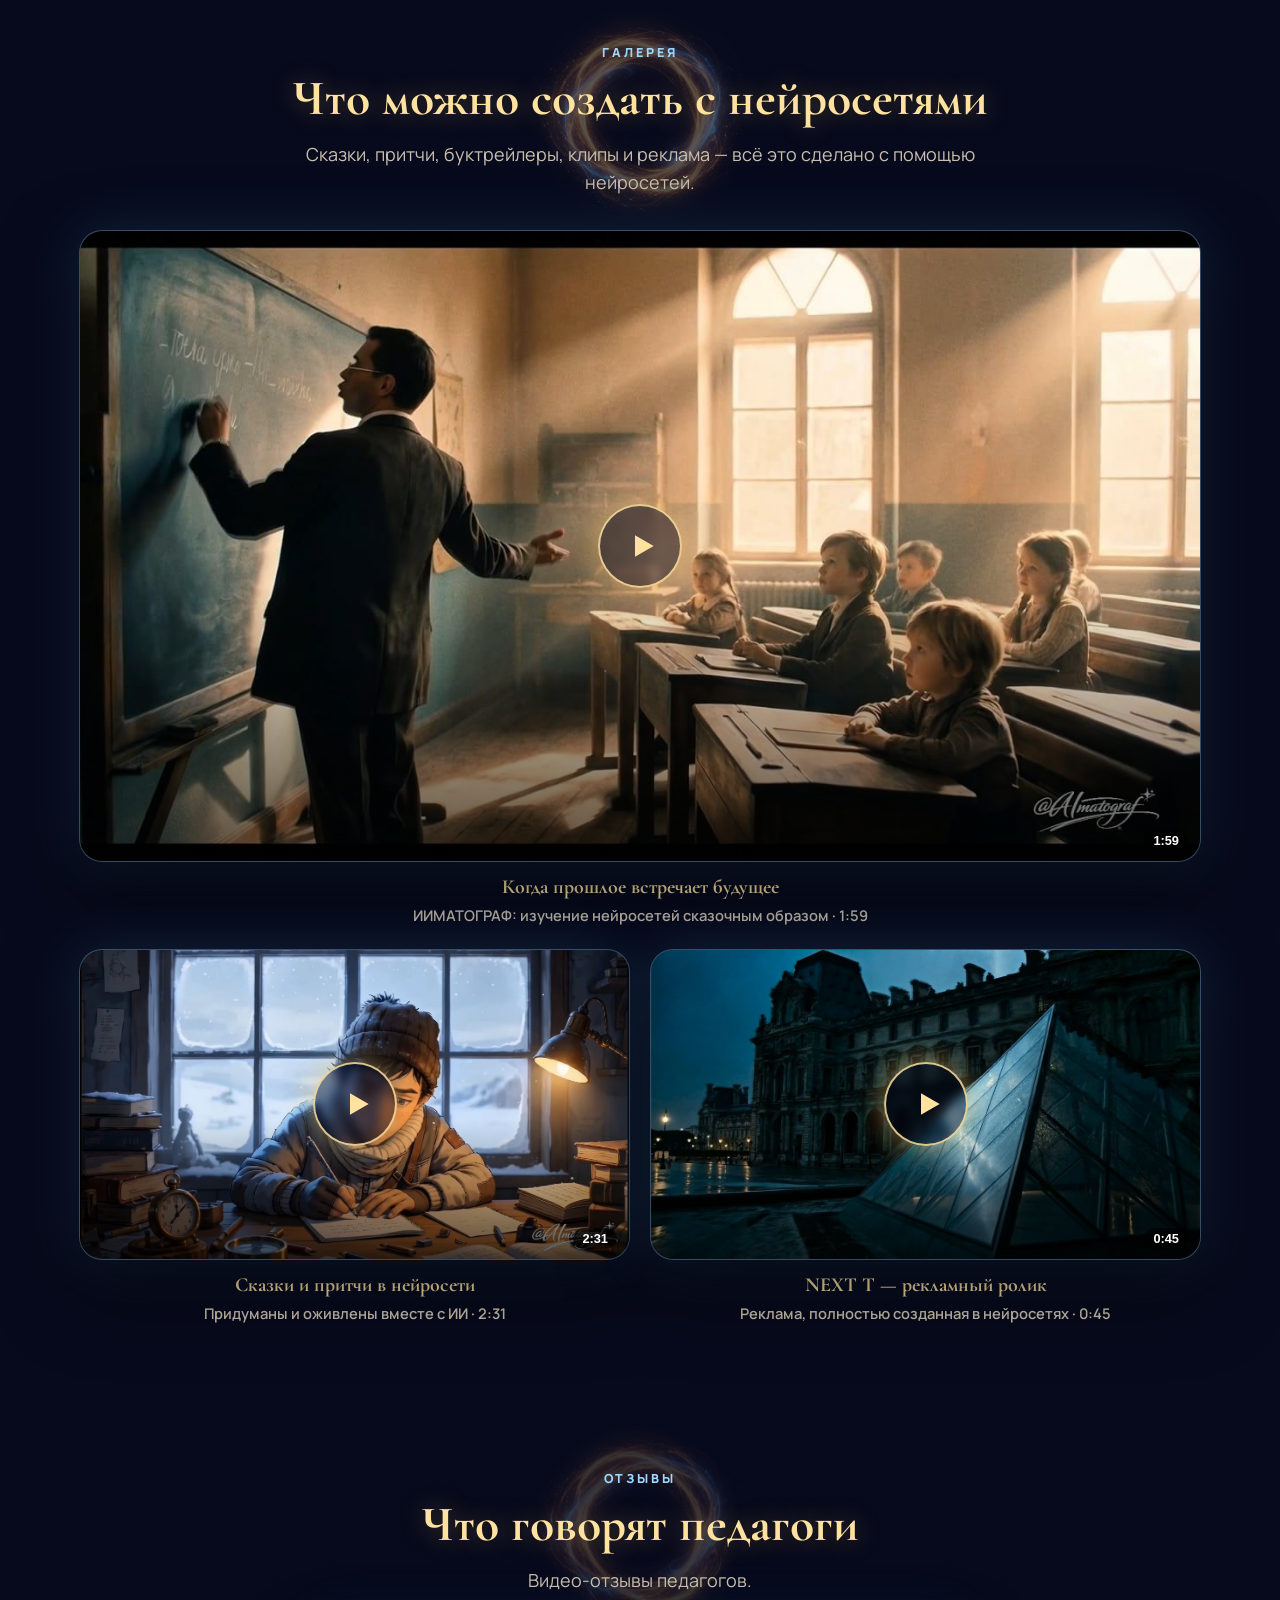
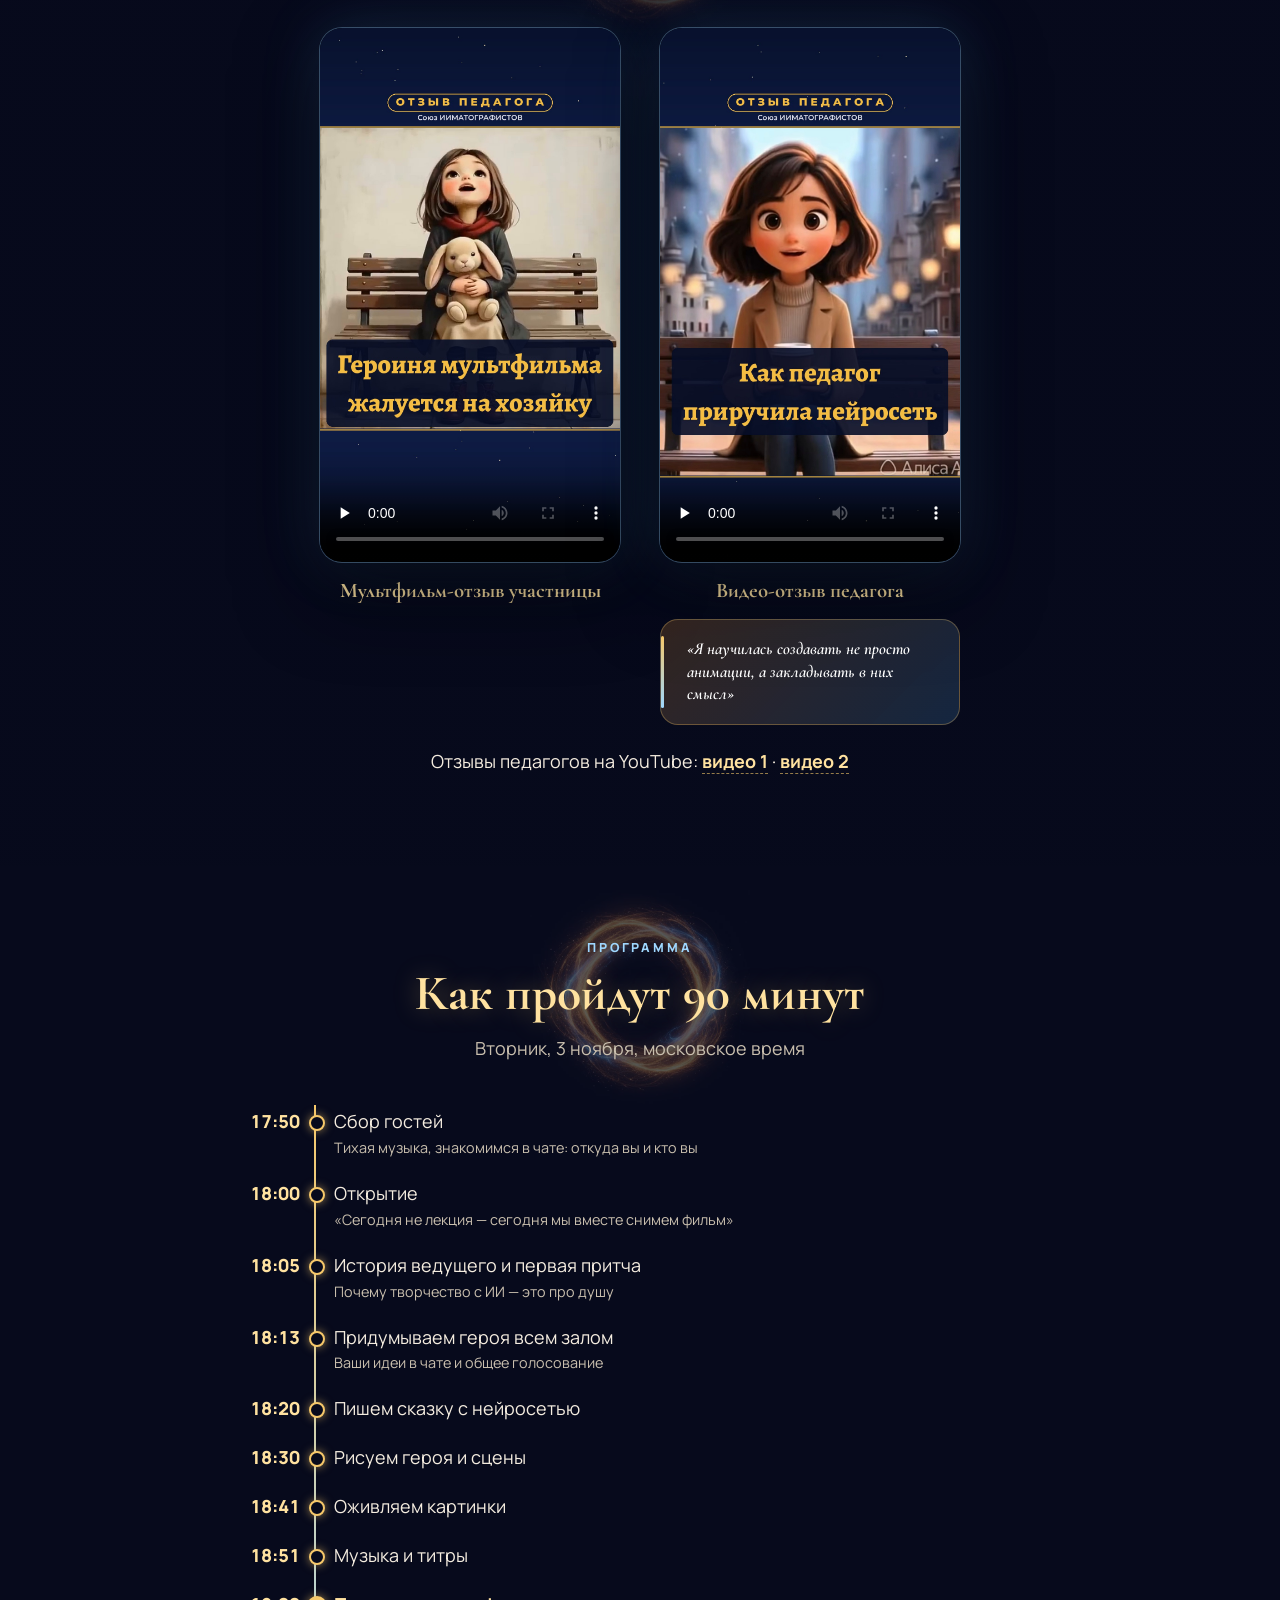
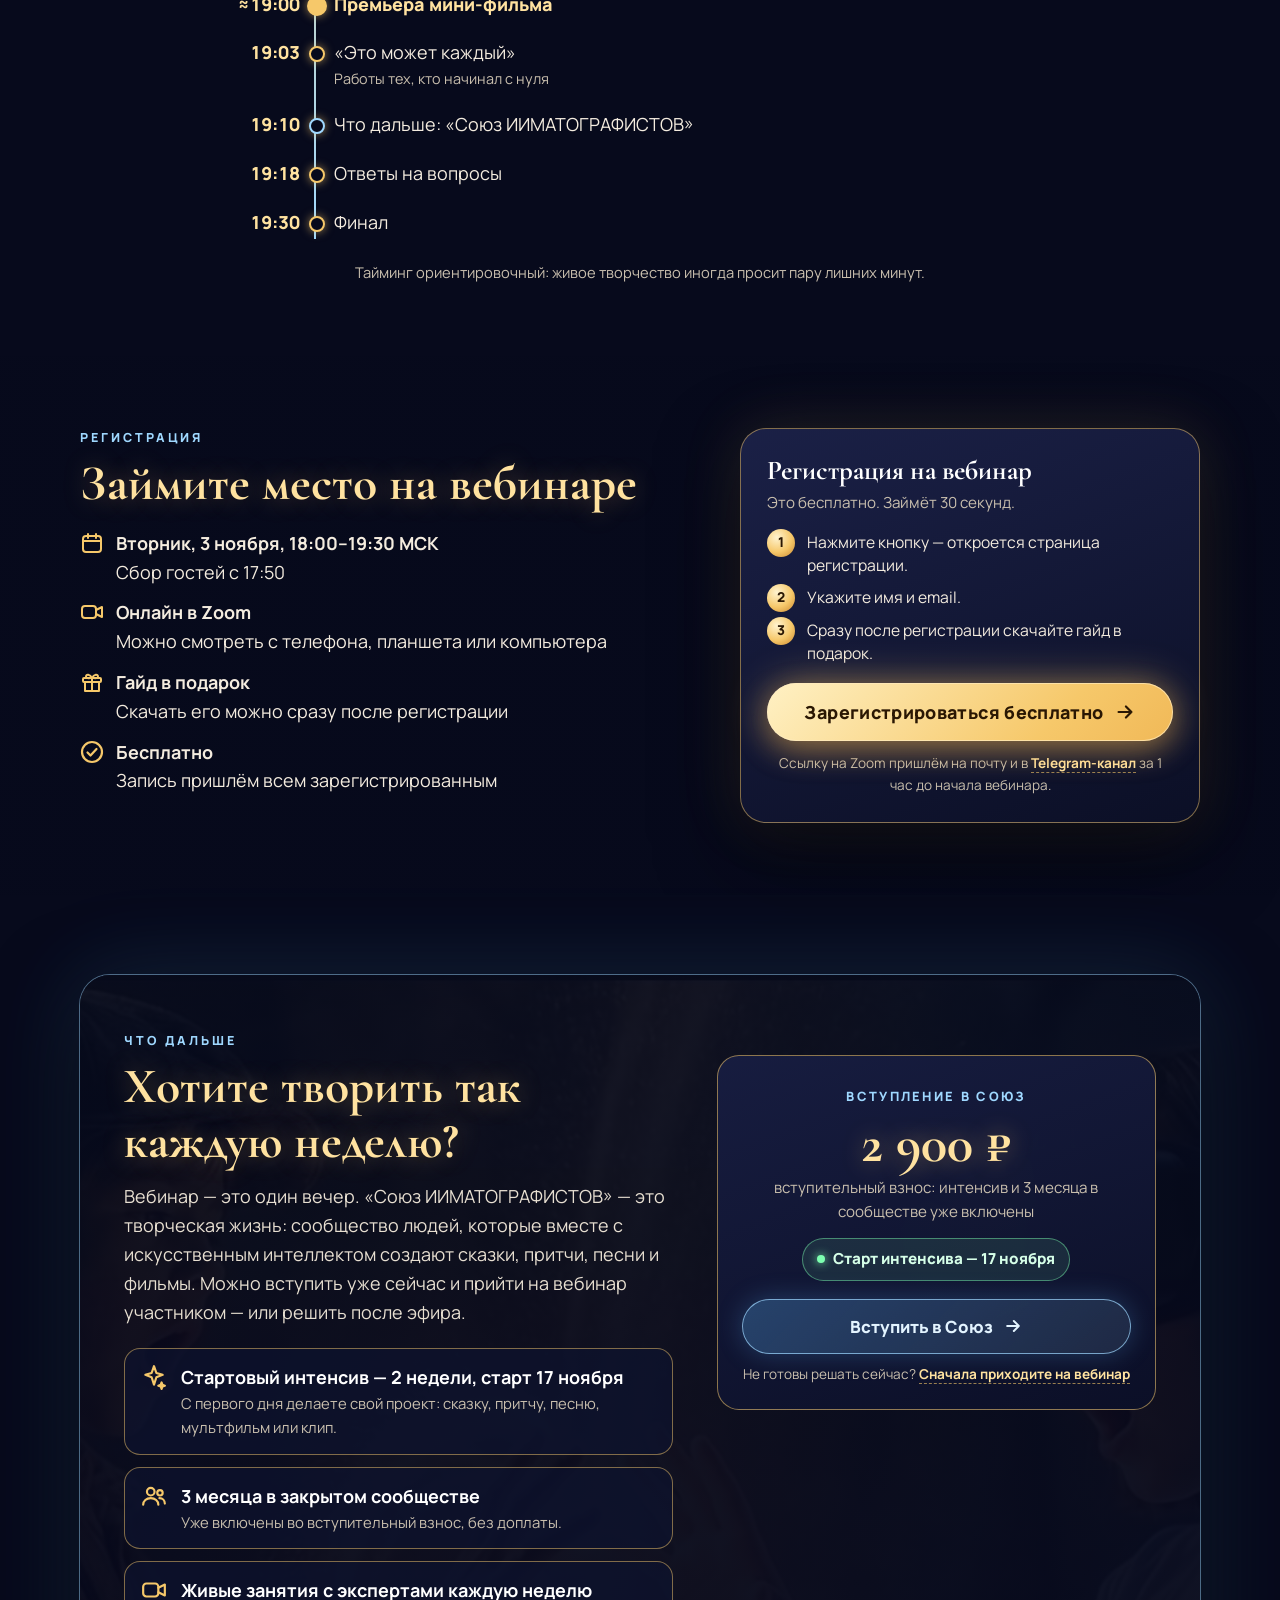
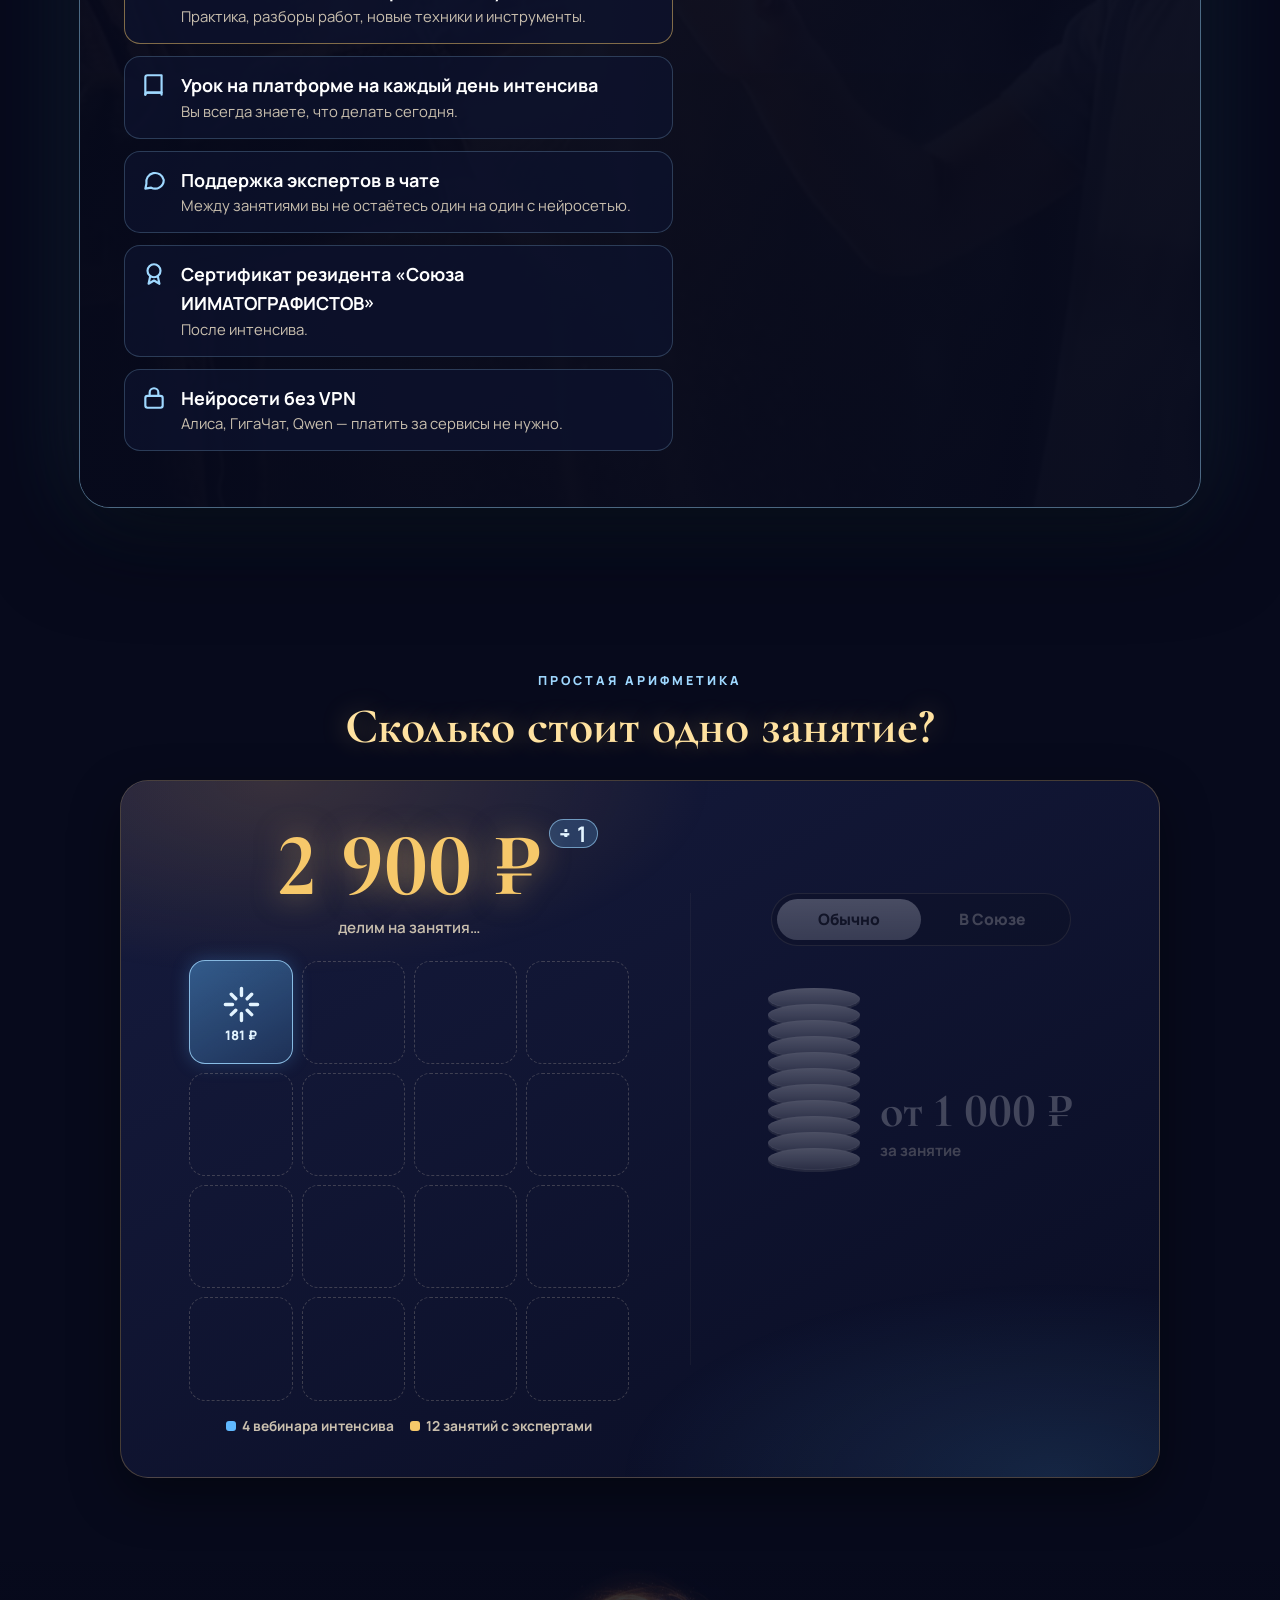
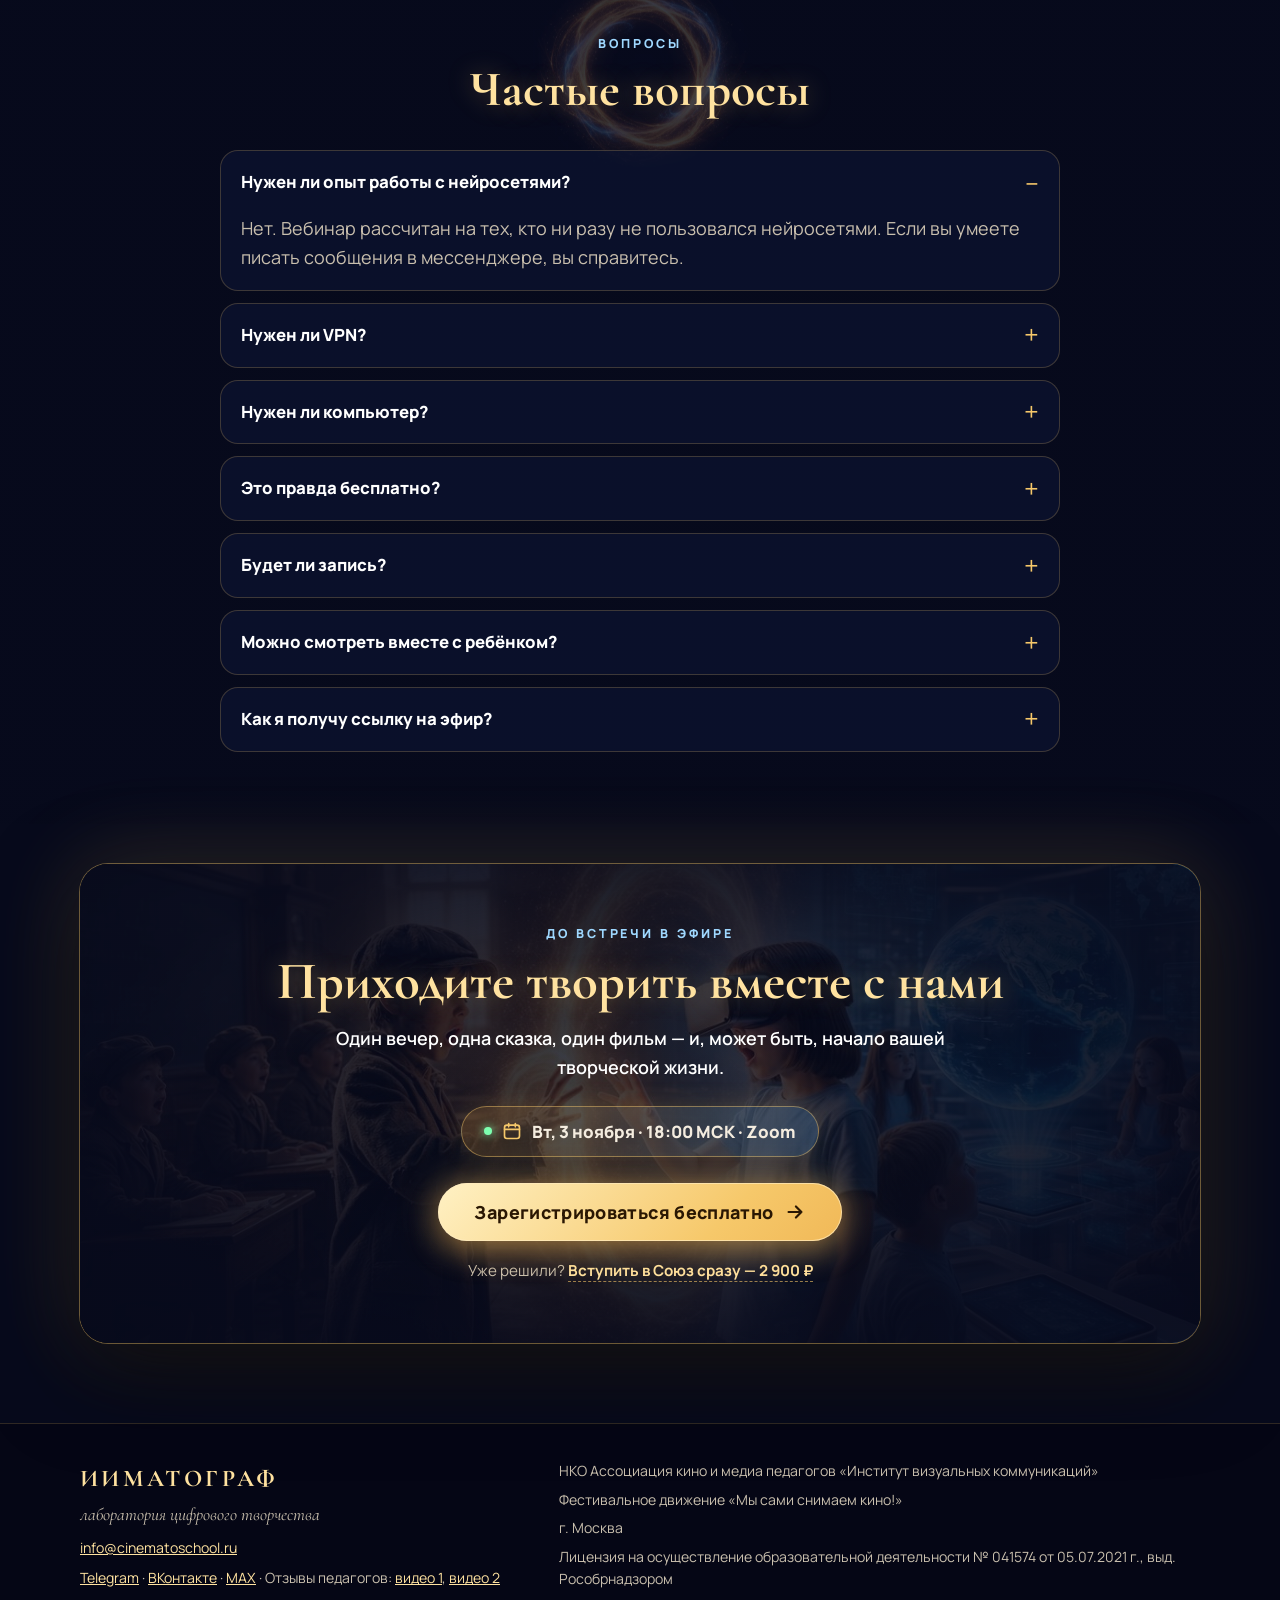
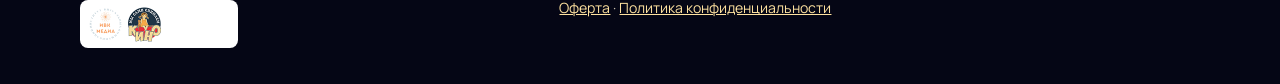
==== commit 3cbf6b37: "Убрать обещание «Ваше имя в титрах» с лендинга вебинара" ====
--- a/index.html
+++ b/index.html
@@ -77,7 +77,7 @@
     <span class="eyebrow reveal">«Союз&nbsp;ИИМАТОГРАФИСТОВ» приглашает</span>
     <h1 class="reveal">Как создавать и&nbsp;анимировать уникальных <span class="hl">ИИ-персонажей</span> для&nbsp;своих&nbsp;историй</h1>
     <p class="hero-lead reveal">Бесплатный вебинар. Создаём и&nbsp;анимируем персонажей вместе, <span class="nw">без VPN и&nbsp;без опыта</span></p>
-    <p class="hero-sub reveal">Вместе придумаем героя, соберём сцену и анимируем персонажа в прямом эфире. Героя придумаете вы, а ваше имя появится в титрах.</p>
+    <p class="hero-sub reveal">Вместе придумаем героя, соберём сцену и анимируем персонажа в прямом эфире. Героя придумаете вы.</p>
     <div class="reveal"><span class="date-badge"><span class="dot"></span><svg><use href="#i-cal"/></svg>Вторник, 3 ноября · 18:00–19:30 МСК</span></div>
     <ul class="chips reveal"><li>Бесплатно</li><li>Zoom</li><li>90 минут</li></ul>
     <div class="actions reveal"><a class="btn" href="#forma" data-reg data-goal="show_reg_click">Зарегистрироваться бесплатно<svg><use href="#i-arrow"/></svg></a></div>
@@ -105,9 +105,8 @@
       <li class="step reveal"><svg class="ico"><use href="#i-brush"/></svg><h3>Иллюстрации</h3><p>Создаём героя и сцены в одном стиле: от «кастинга» до готовой раскадровки.</p></li>
       <li class="step reveal"><svg class="ico"><use href="#i-anim"/></svg><h3>Анимация</h3><p>Картинки оживают: герой двигается, мир сказки наполняется движением.</p></li>
       <li class="step reveal"><svg class="ico"><use href="#i-music"/></svg><h3>Музыка</h3><p>Добавляем песню или мелодию. Название фильма тоже придумывает чат.</p></li>
-      <li class="step final reveal"><svg class="ico"><use href="#i-film"/></svg><h3>Премьера мини-фильма</h3><p>Смотрим фильм на весь экран. В титрах — имена зрителей, которые помогали его создать.</p></li>
+      <li class="step final reveal"><svg class="ico"><use href="#i-film"/></svg><h3>Премьера мини-фильма</h3><p>Смотрим фильм на весь экран — премьера того, что создали вместе за вечер.</p></li>
     </ol>
-    <div class="callout reveal"><svg><use href="#i-spark"/></svg><p><b>Ваше имя в титрах.</b> Напишите в чат во время вебинара, и вы станете соавтором фильма, который час назад ещё не существовал.</p></div>
   </div>
 </section>
 
@@ -171,7 +170,6 @@
         </div>
       </article>
       <article class="gift reveal"><div class="cert"><div><small>Сертификат</small>участника вебинара<br>«Как создавать и анимировать уникальных ИИ-персонажей для своих историй»<small style="margin-top:6px">3 ноября 2026</small></div></div><span class="tag ice">После эфира</span><h3>Сертификат участника вебинара</h3><p>Пришлём на почту после эфира.</p></article>
-      <article class="gift reveal"><div class="titles"><div><em>В титрах</em>Ваше имя<br>и имена зрителей из чата</div></div><span class="tag">Во время вебинара</span><h3>Ваше имя в титрах</h3><p>Пишите в чат во время вебинара — и станьте соавтором фильма.</p></article>
       <article class="gift reveal"><div class="titles" style="background:url(img/vimeo_1.jpg) center/cover"><div style="background:rgba(0,0,0,.55);padding:8px 14px;border-radius:12px"><em>Запись</em>Посмотреть ещё раз</div></div><span class="tag ice">Всем зарегистрированным</span><h3>Запись вебинара</h3><p>Пришлём всем зарегистрированным, она будет доступна до 6 ноября.</p></article>
     </div>
     <div class="after reveal"><a class="btn" href="#forma" data-reg data-goal="show_reg_click">Забрать гайд и зарегистрироваться<svg><use href="#i-arrow"/></svg></a></div>
@@ -284,7 +282,7 @@
       <li><time>18:20</time><span>Пишем сказку с нейросетью</span></li>
       <li><time>18:30</time><span>Рисуем героя и сцены</span></li>
       <li><time>18:41</time><span>Оживляем картинки</span></li>
-      <li><time>18:51</time><span>Музыка и титры с вашими именами</span></li>
+      <li><time>18:51</time><span>Музыка и титры</span></li>
       <li class="peak"><time>≈19:00</time><span>Премьера мини-фильма</span></li>
       <li><time>19:03</time><span>«Это может каждый»<small>Работы тех, кто начинал с нуля</small></span></li>
       <li class="soyuz"><time>19:10</time><span>Что дальше: «Союз ИИМАТОГРАФИСТОВ»</span></li>
@@ -415,7 +413,7 @@
       <details><summary>Нужен ли VPN?</summary><p>Нет. Мы показываем нейросети, которые на момент подготовки вебинара открываются в России без VPN: Алиса, ГигаЧат, Qwen.</p></details>
       <details><summary>Нужен ли компьютер?</summary><p>Смотреть вебинар можно с телефона, планшета или компьютера. Нужны интернет и Zoom: приложение или браузер.</p></details>
       <details><summary>Это правда бесплатно?</summary><p>Да, участие в вебинаре бесплатное. В конце мы расскажем о «Союзе ИИМАТОГРАФИСТОВ» для тех, кто захочет продолжить. Вступать или нет — решаете только вы.</p></details>
-      <details><summary>Будет ли запись?</summary><p>Да. Запись пришлём всем зарегистрированным, она будет доступна до 6 ноября. Но вживую интереснее: только в эфире можно придумать героя и попасть в титры.</p></details>
+      <details><summary>Будет ли запись?</summary><p>Да. Запись пришлём всем зарегистрированным, она будет доступна до 6 ноября. Но вживую интереснее: только в эфире можно придумать героя и увидеть премьеру вместе.</p></details>
       <details><summary>Можно смотреть вместе с ребёнком?</summary><p>Да, и мы очень этого ждём. Ребёнок может предложить героя для нашей сказки: дети в чате получают слово первыми.</p></details>
       <details><summary>Как я получу ссылку на эфир?</summary><p>Ссылку на Zoom пришлём на почту и в Telegram-канал за 1 час до начала вебинара. Гайд можно скачать сразу после регистрации. Если письма нет, проверьте папки «Спам» и «Промоакции» или напишите на info@cinematoschool.ru.</p></details>
     </div>
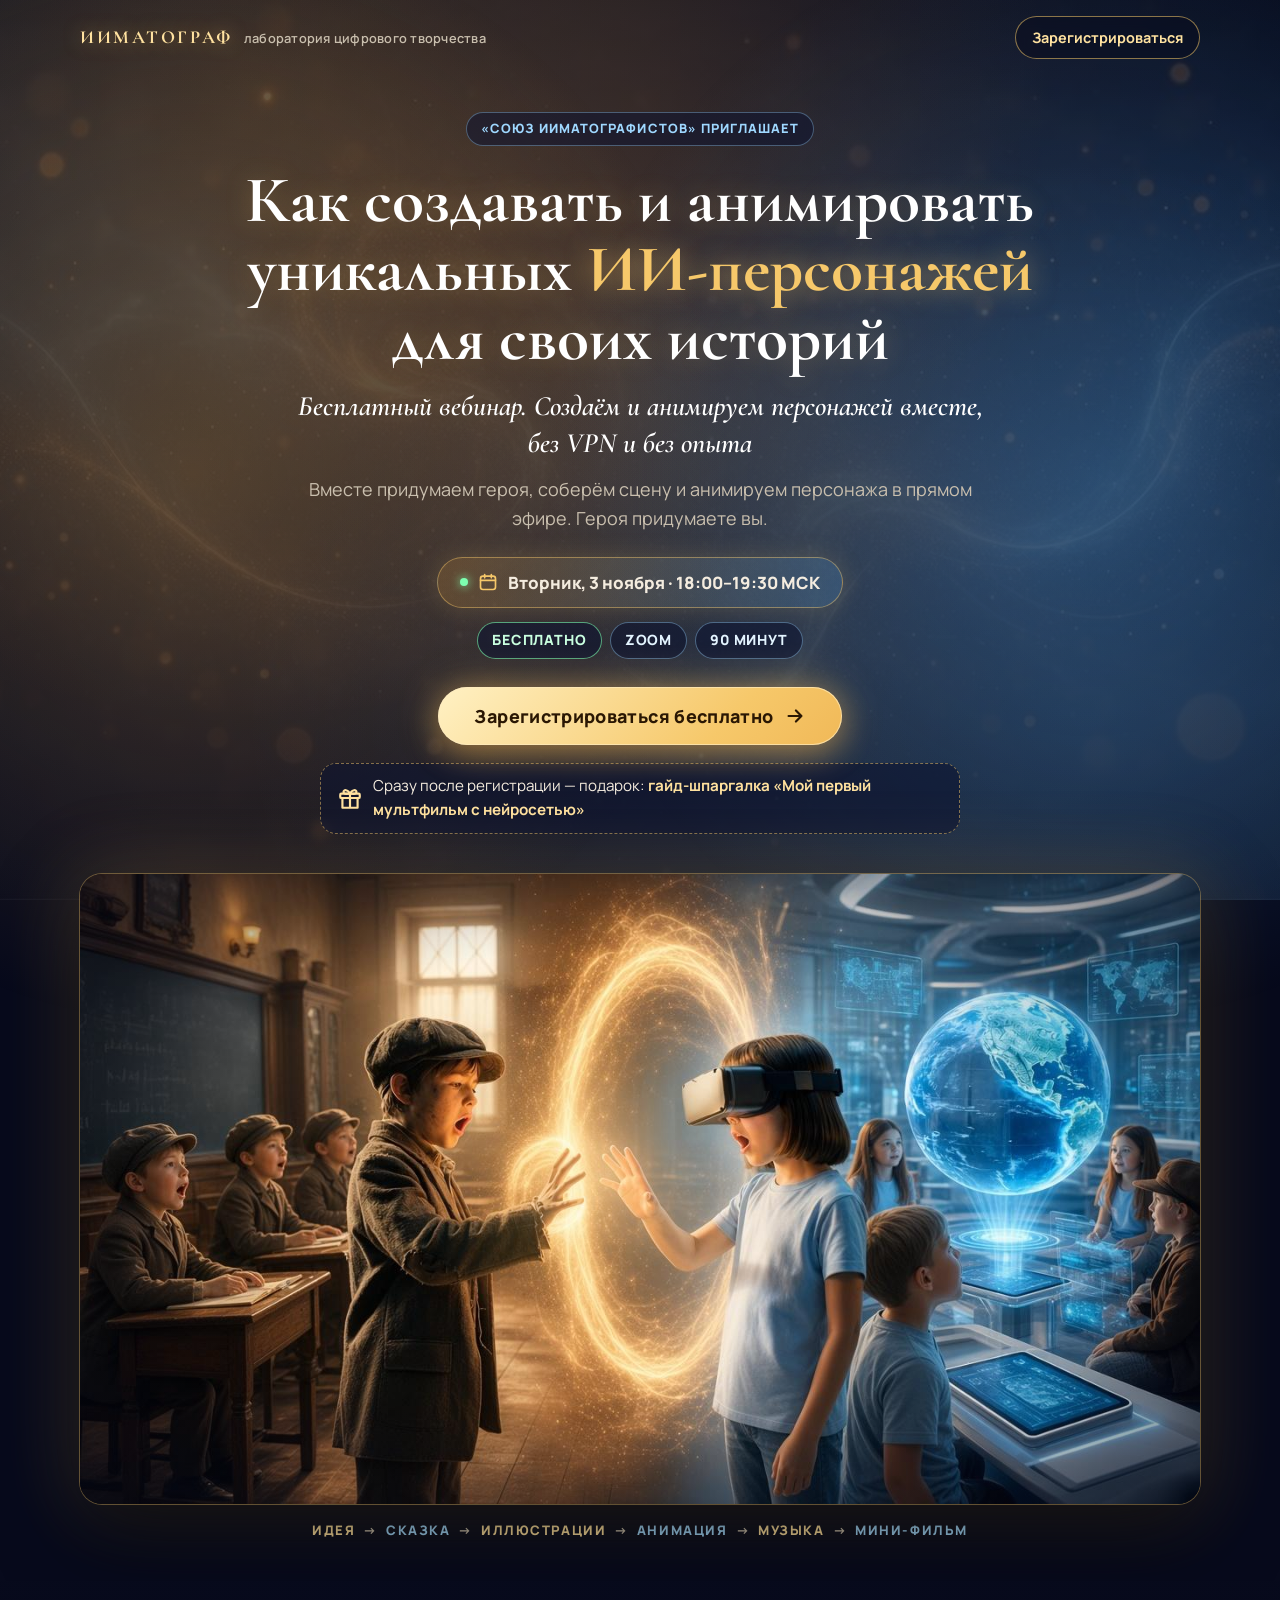
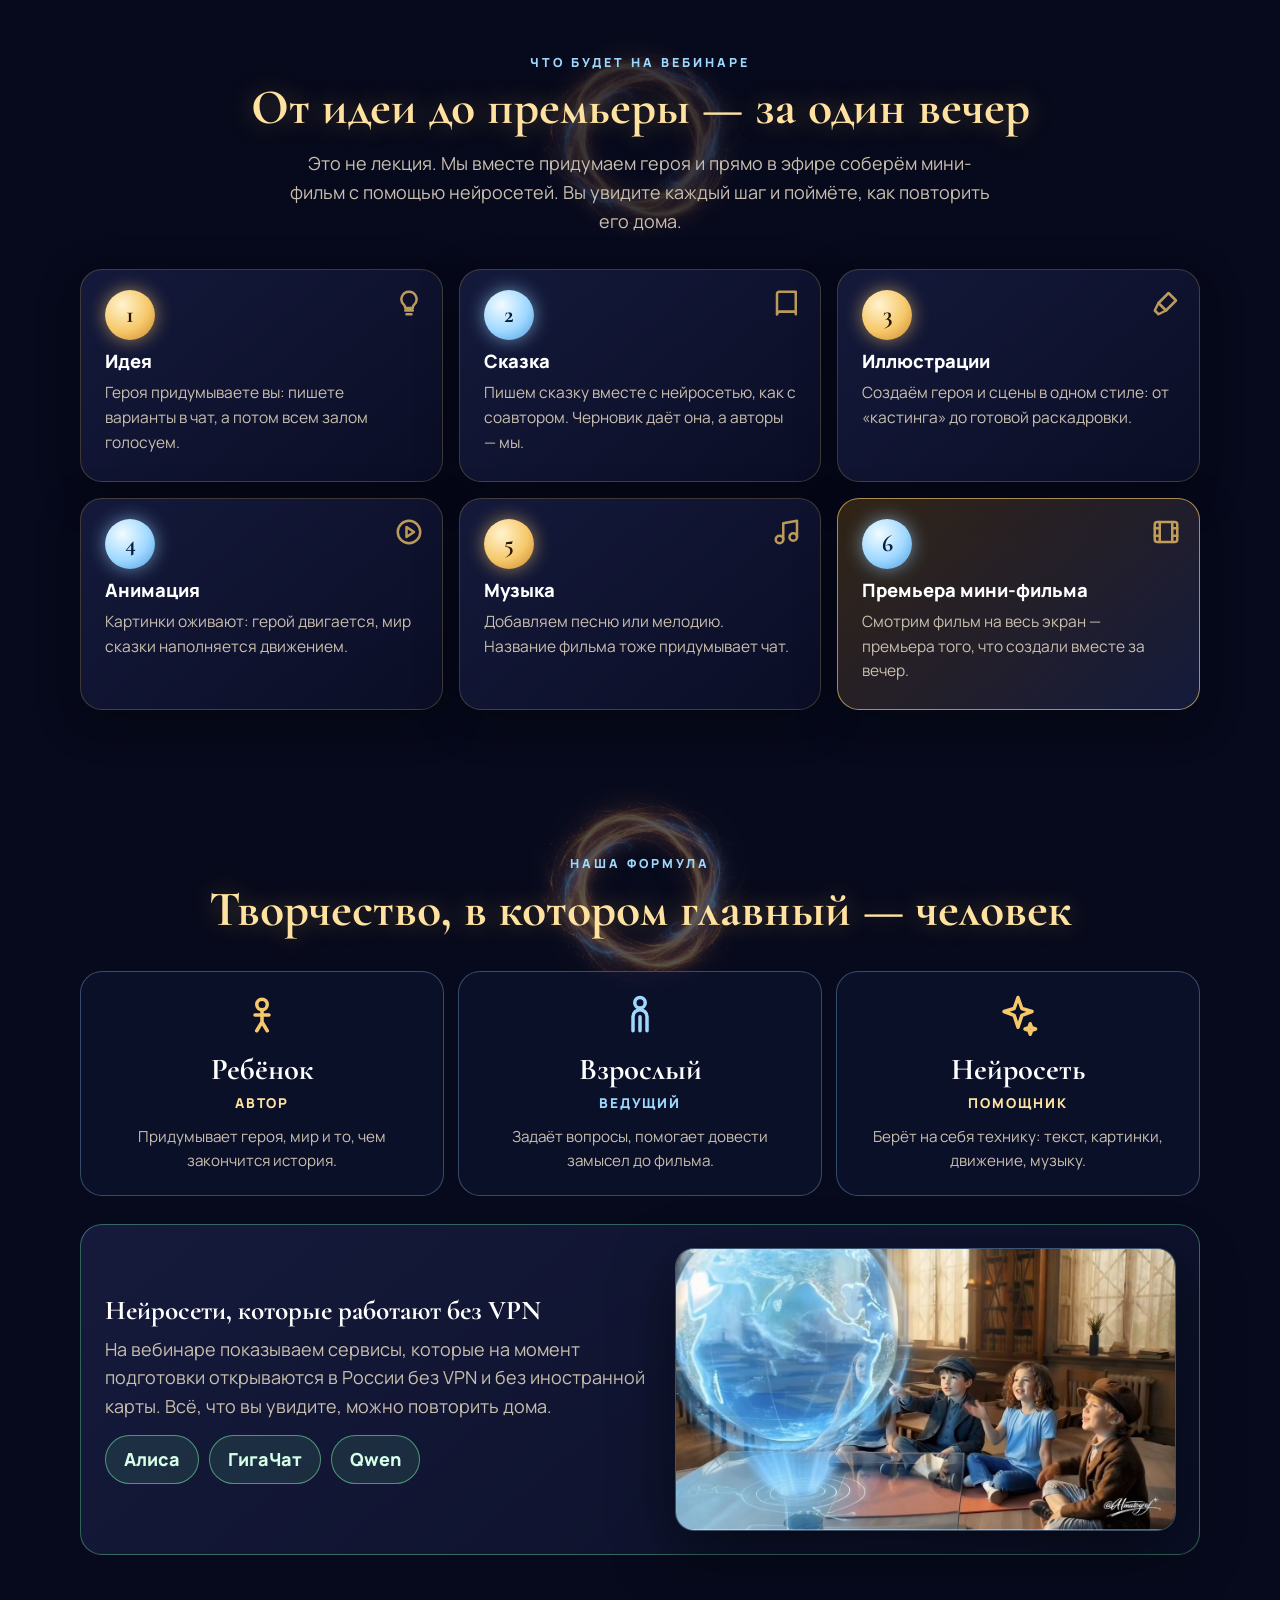
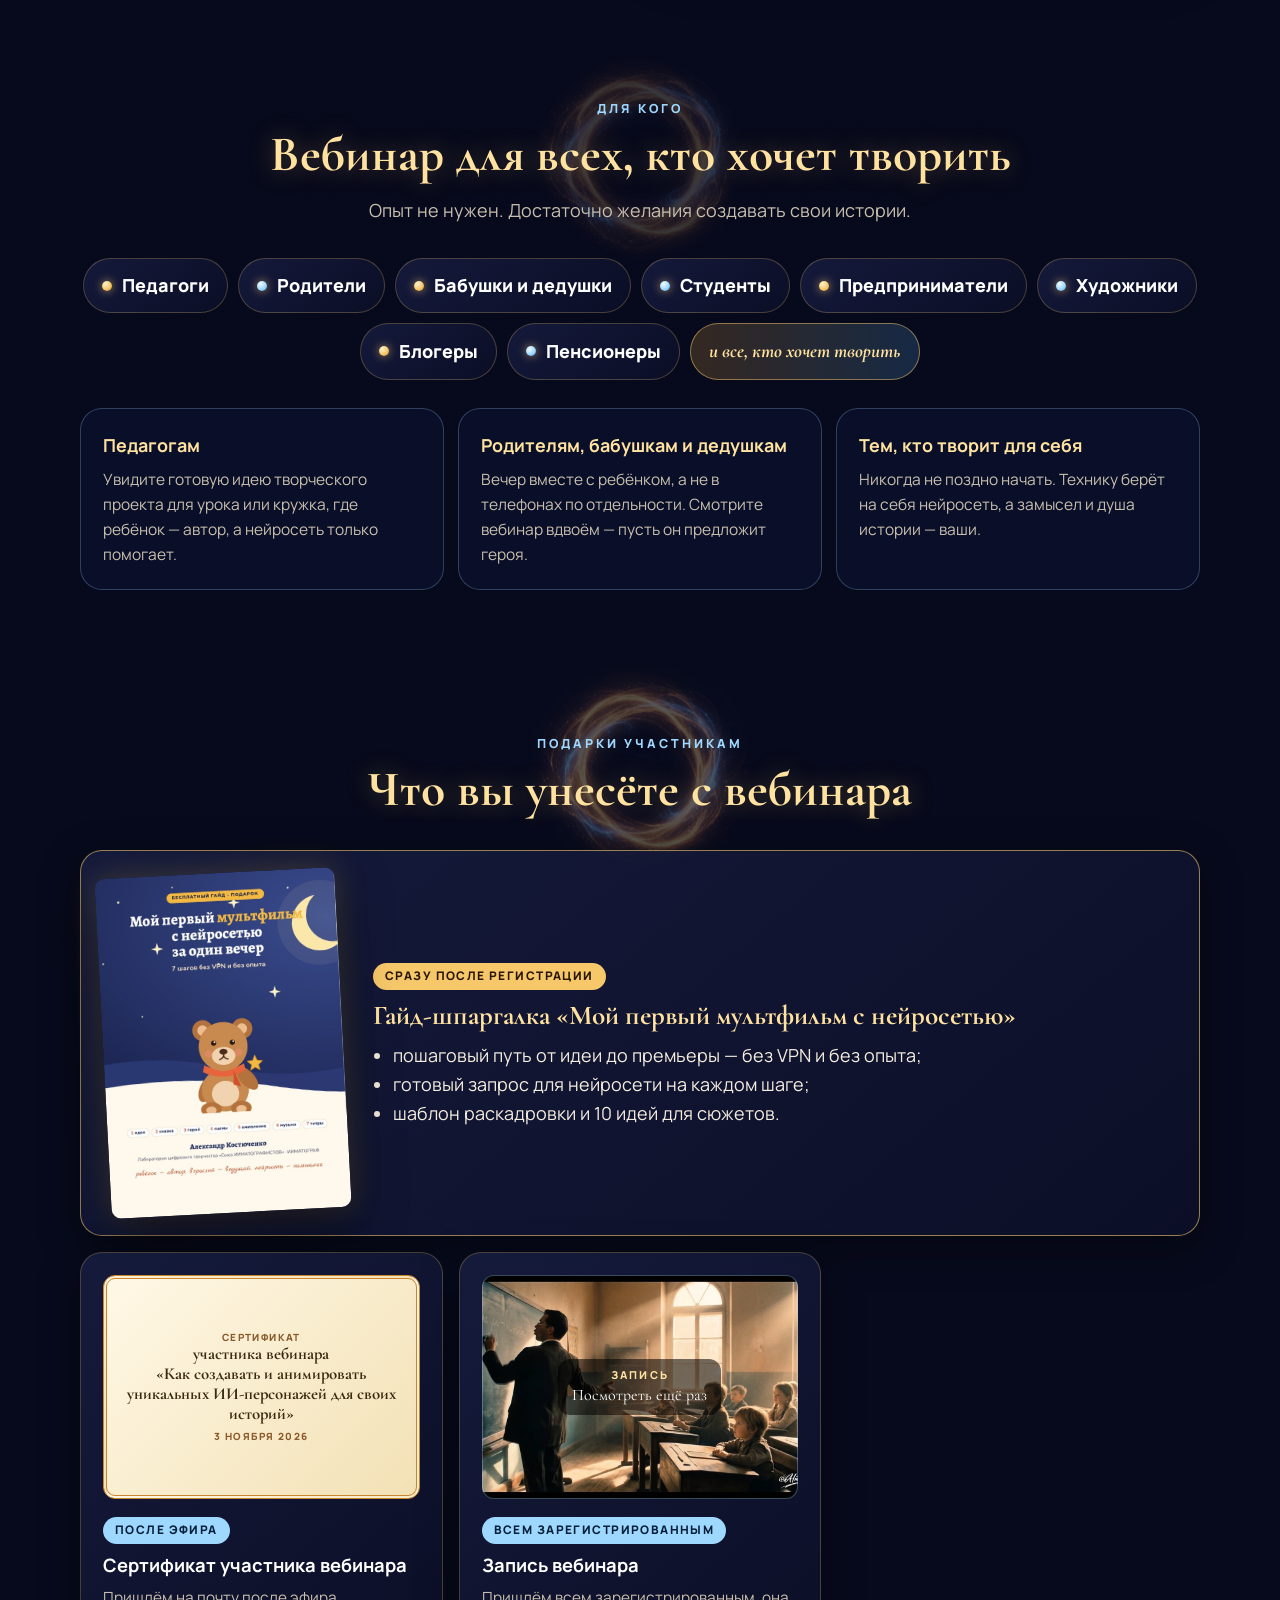
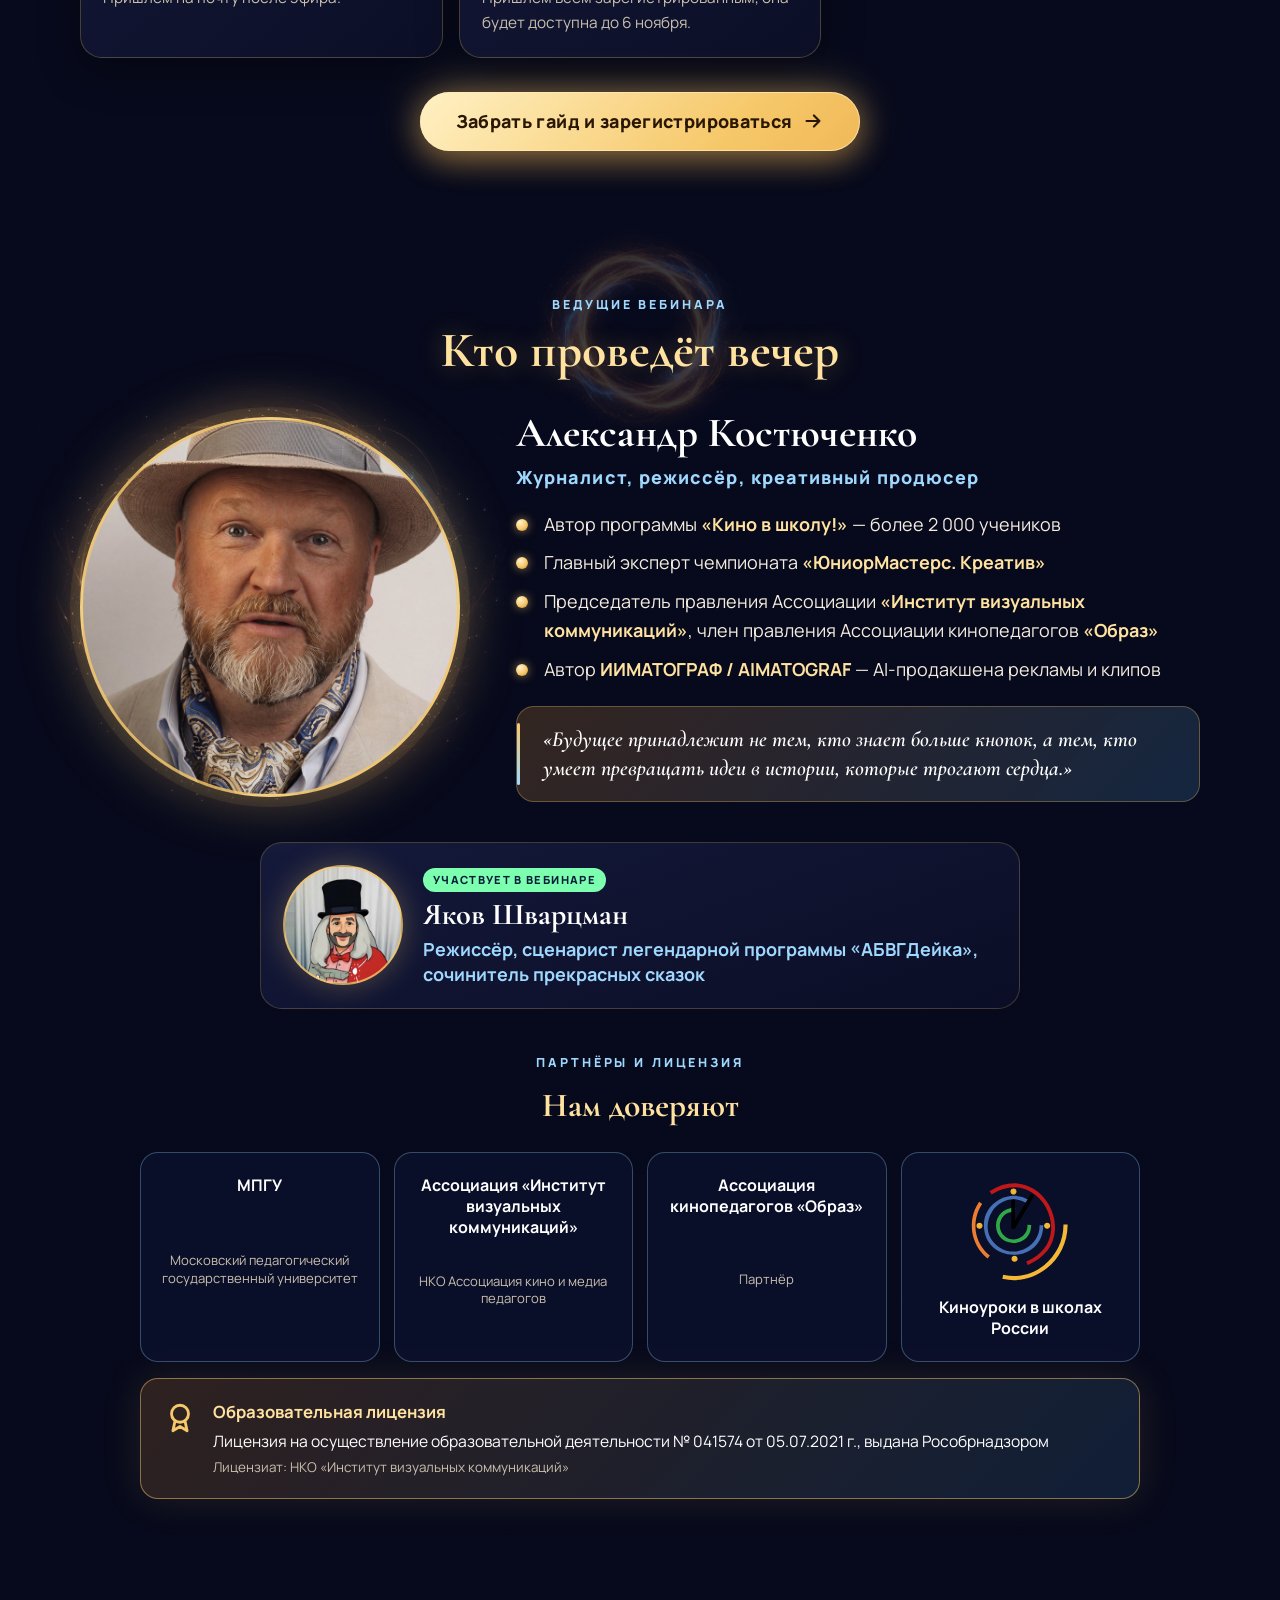
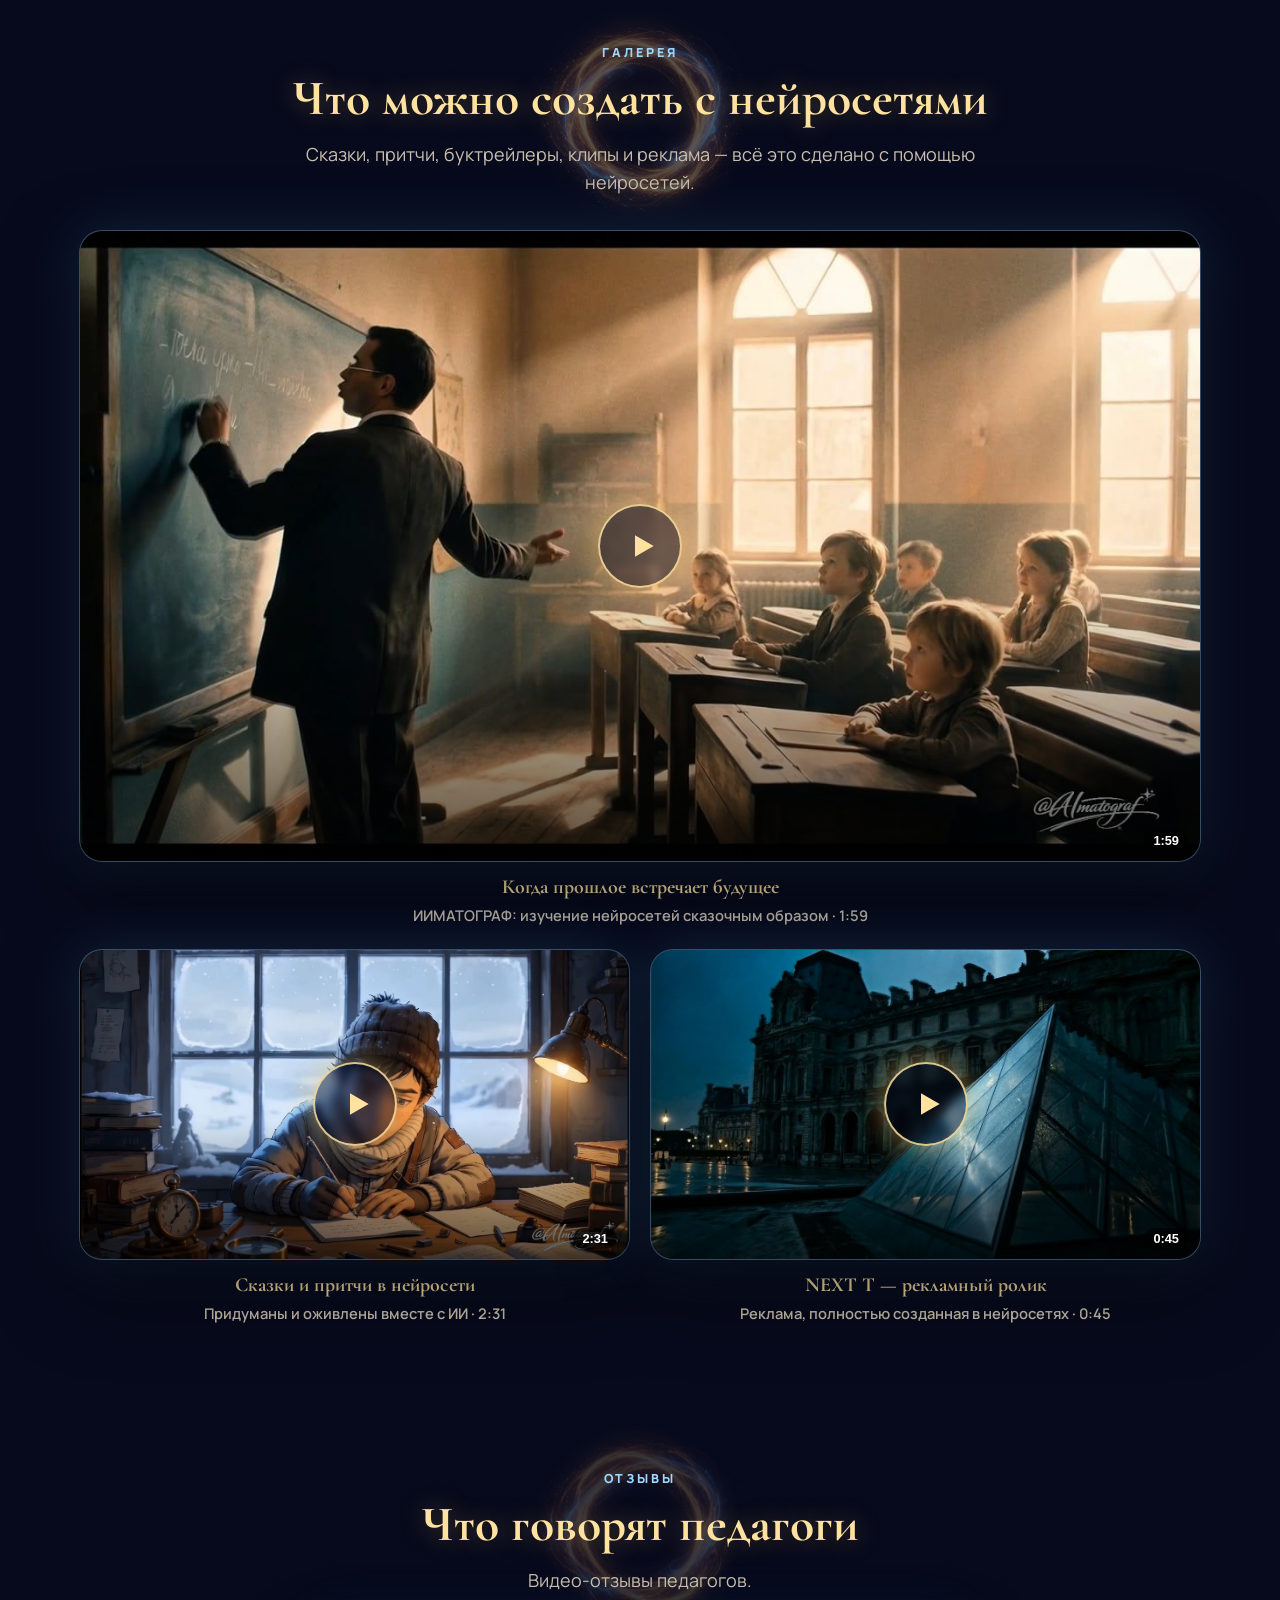
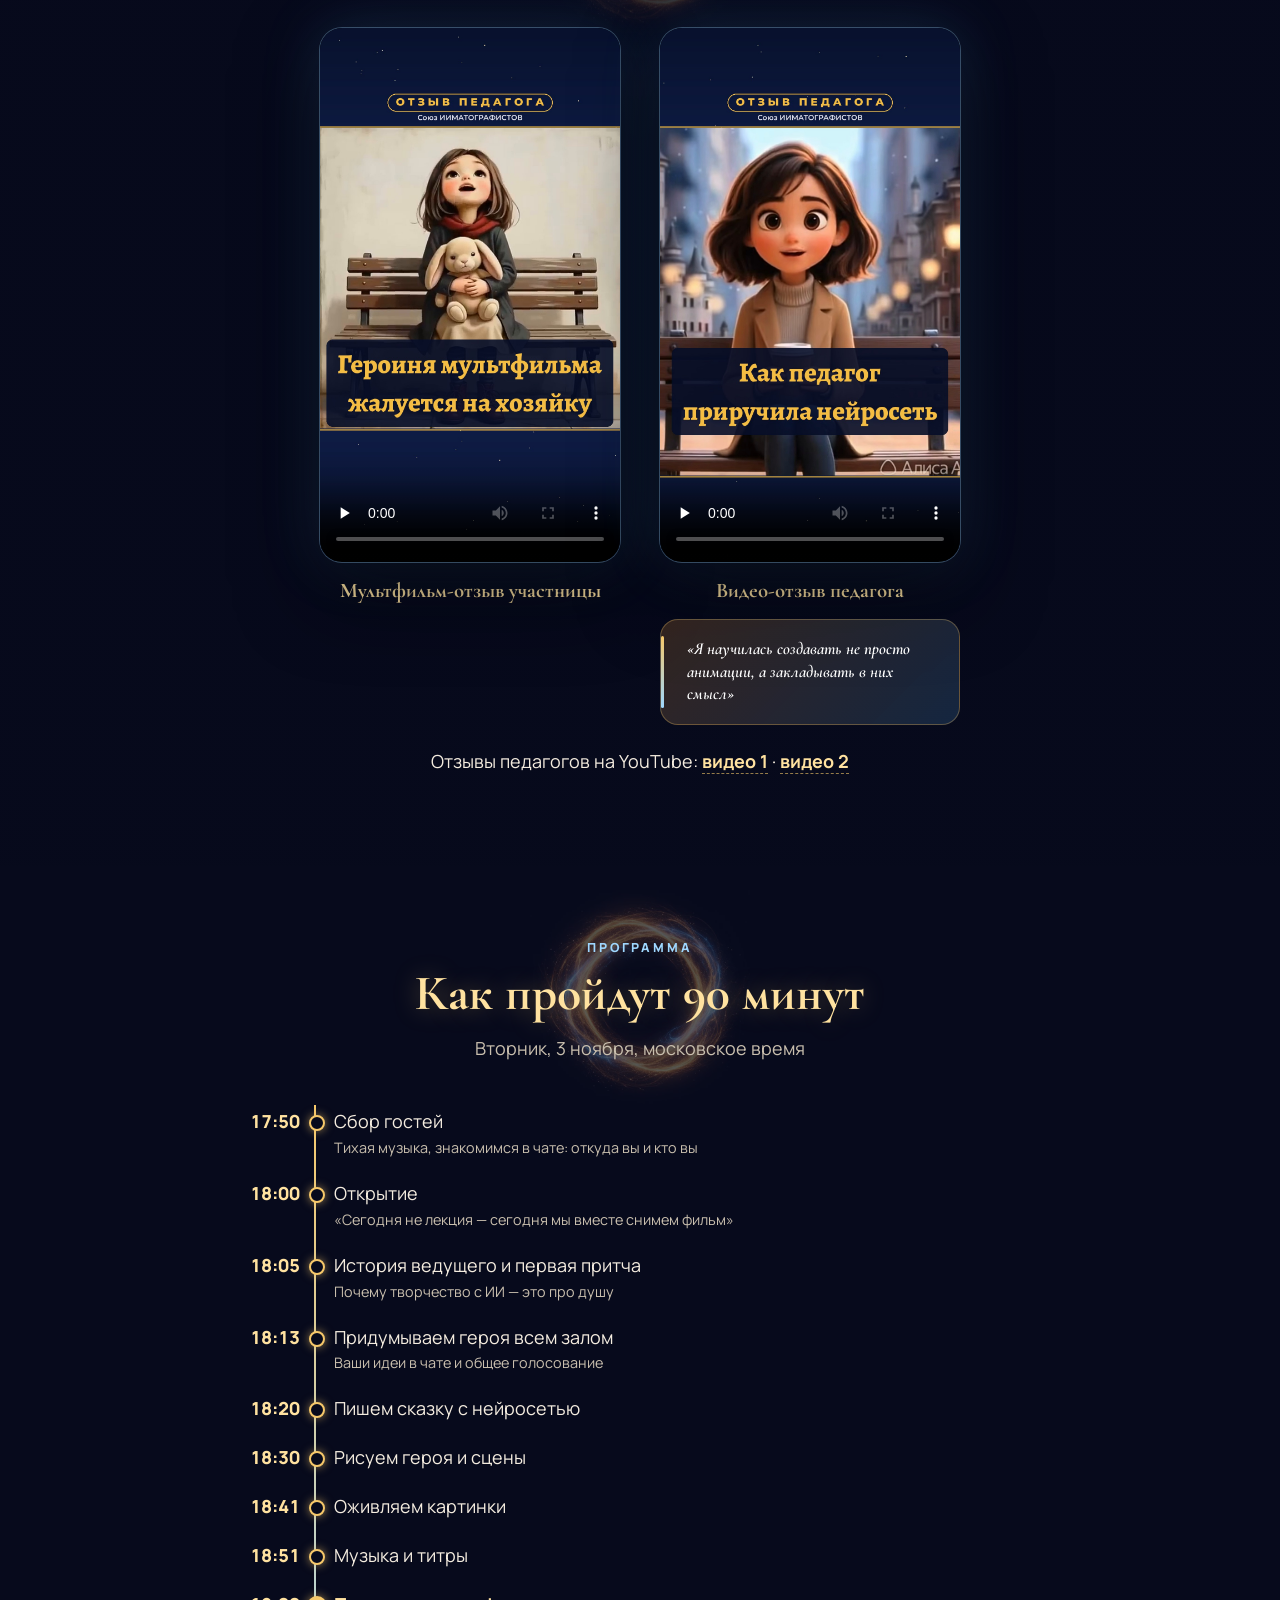
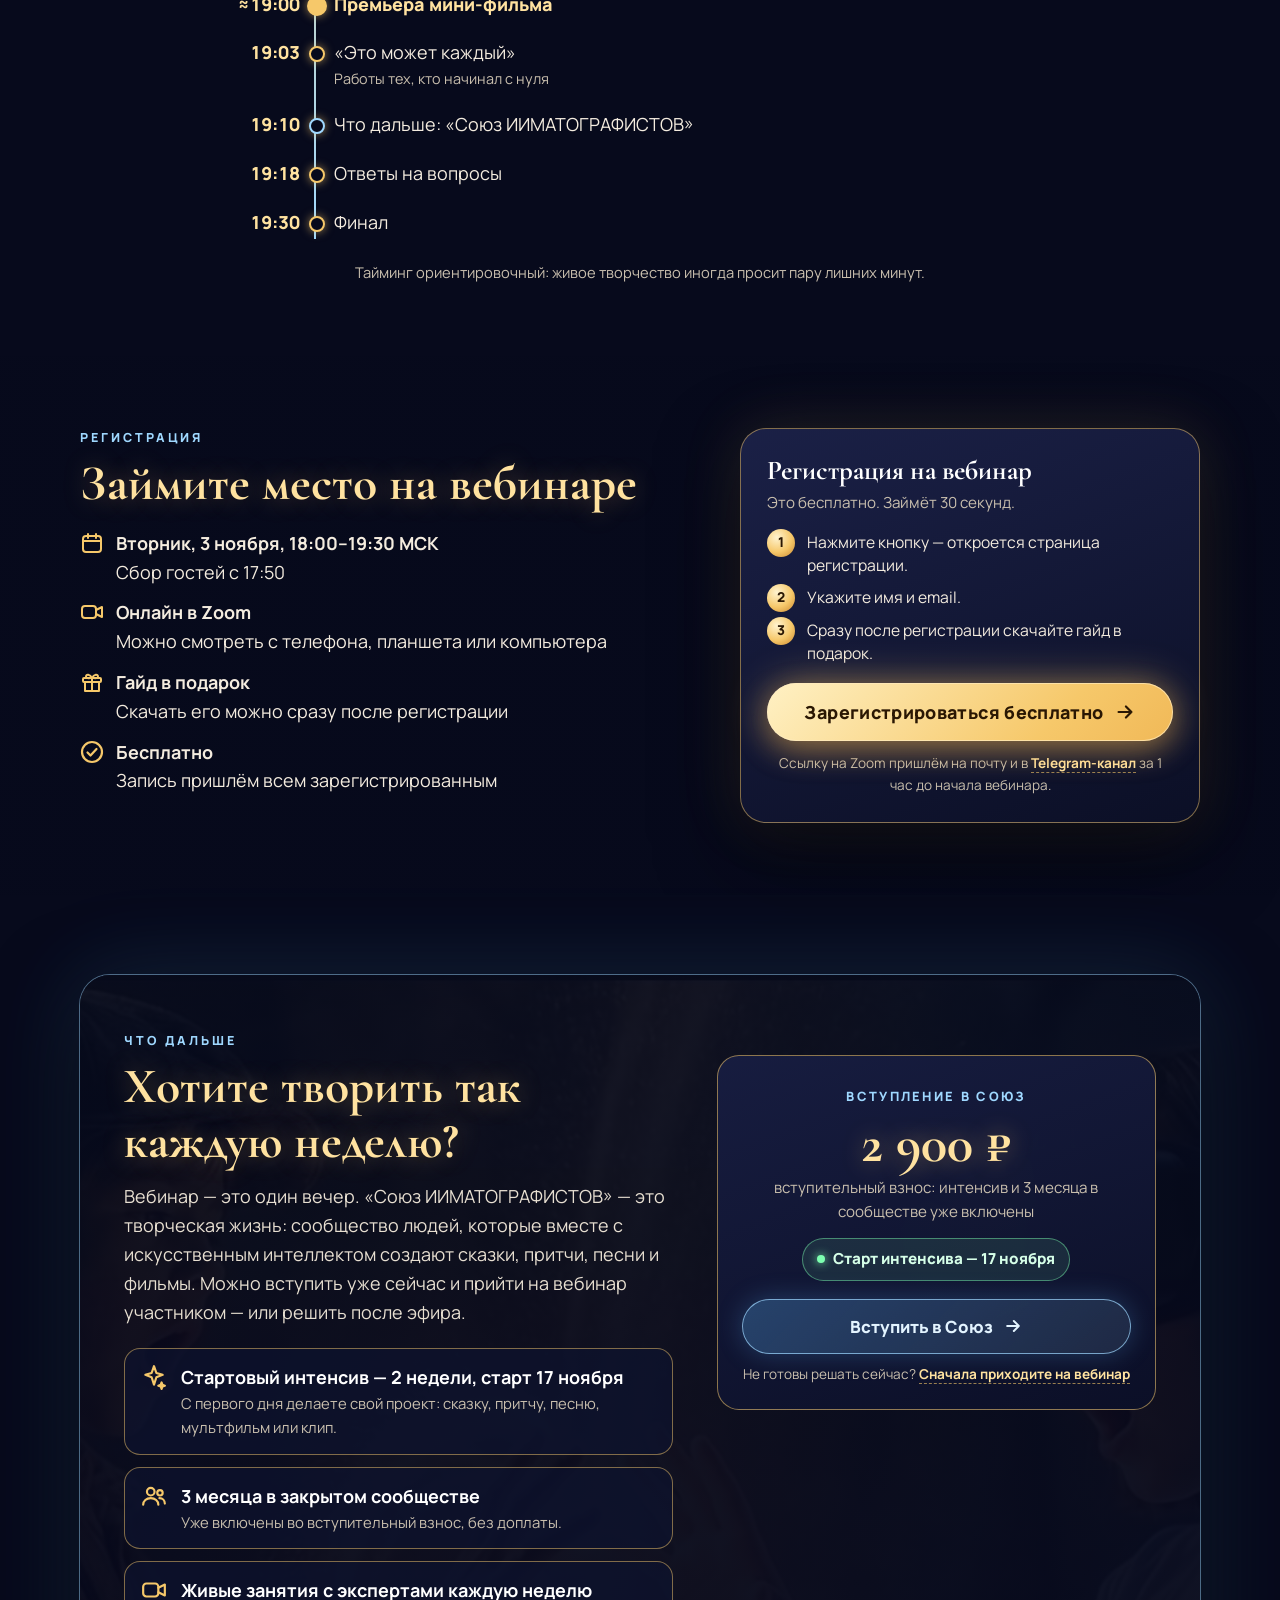
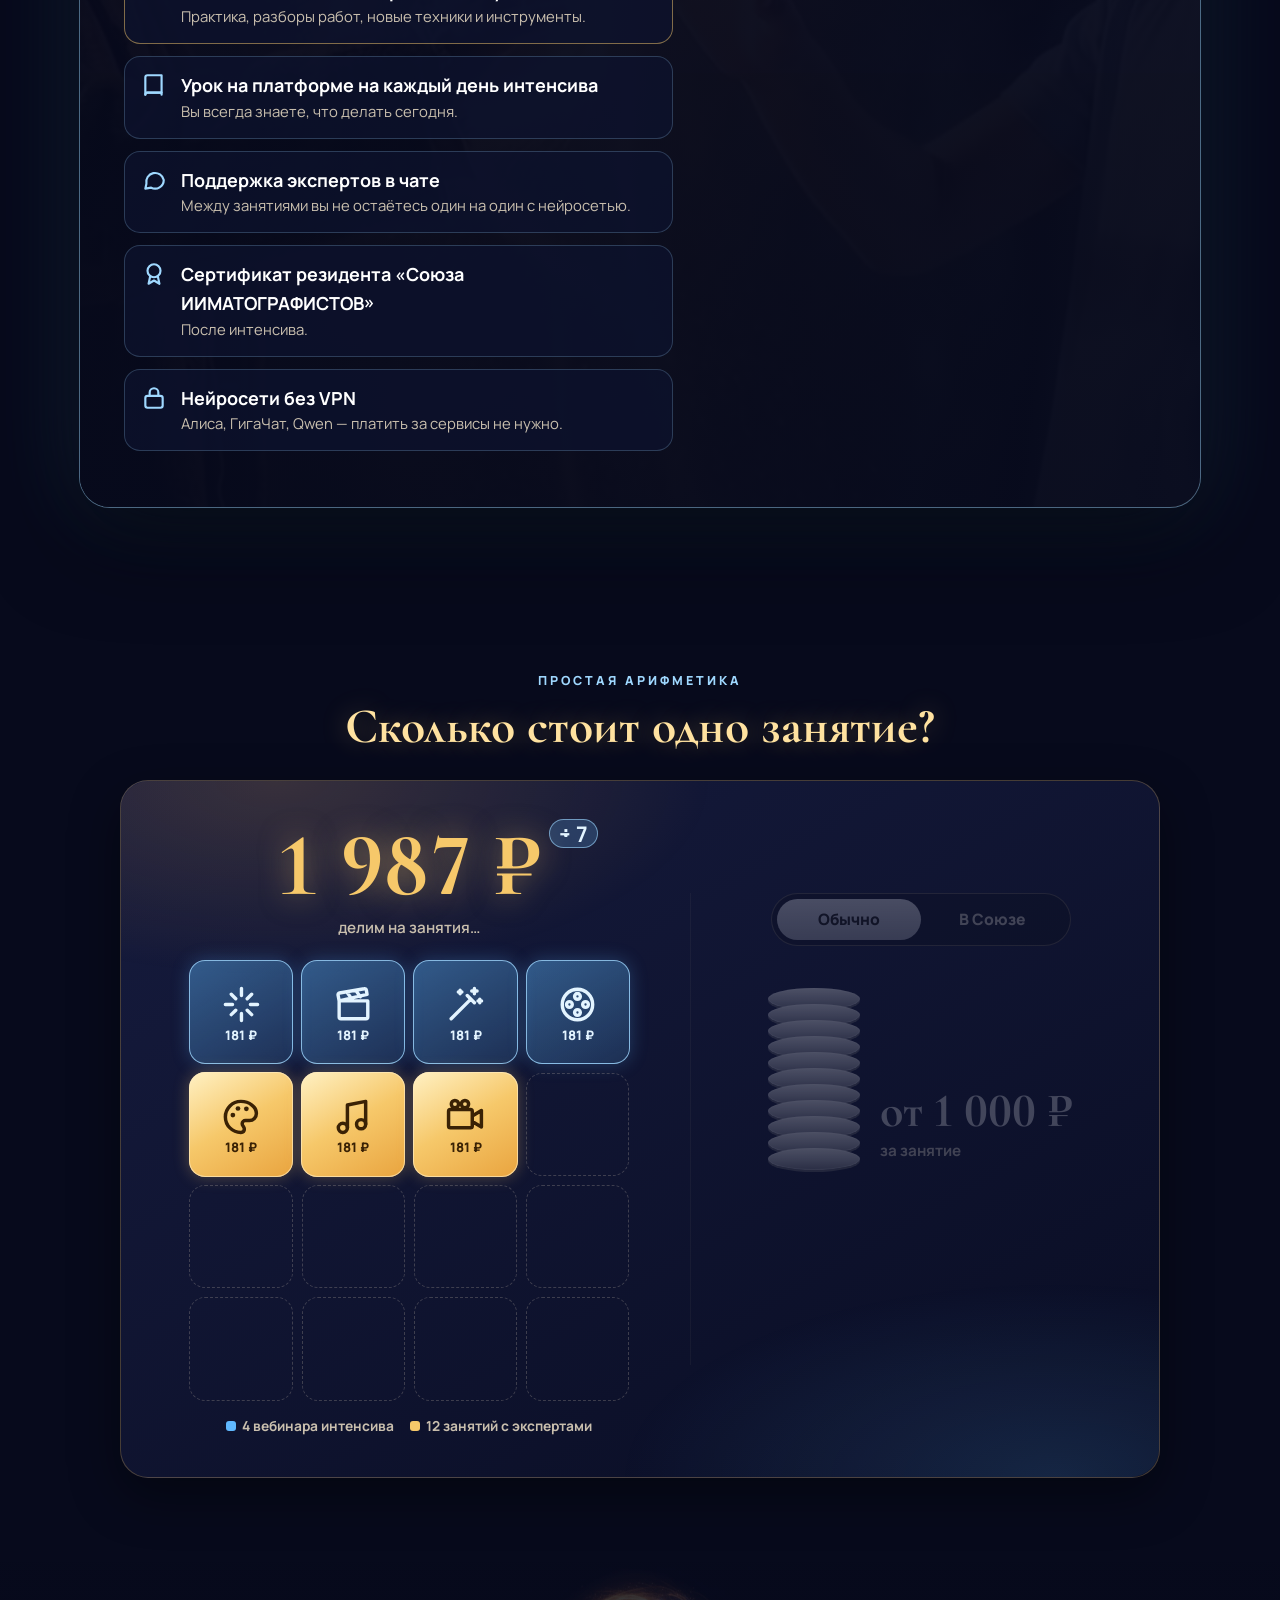
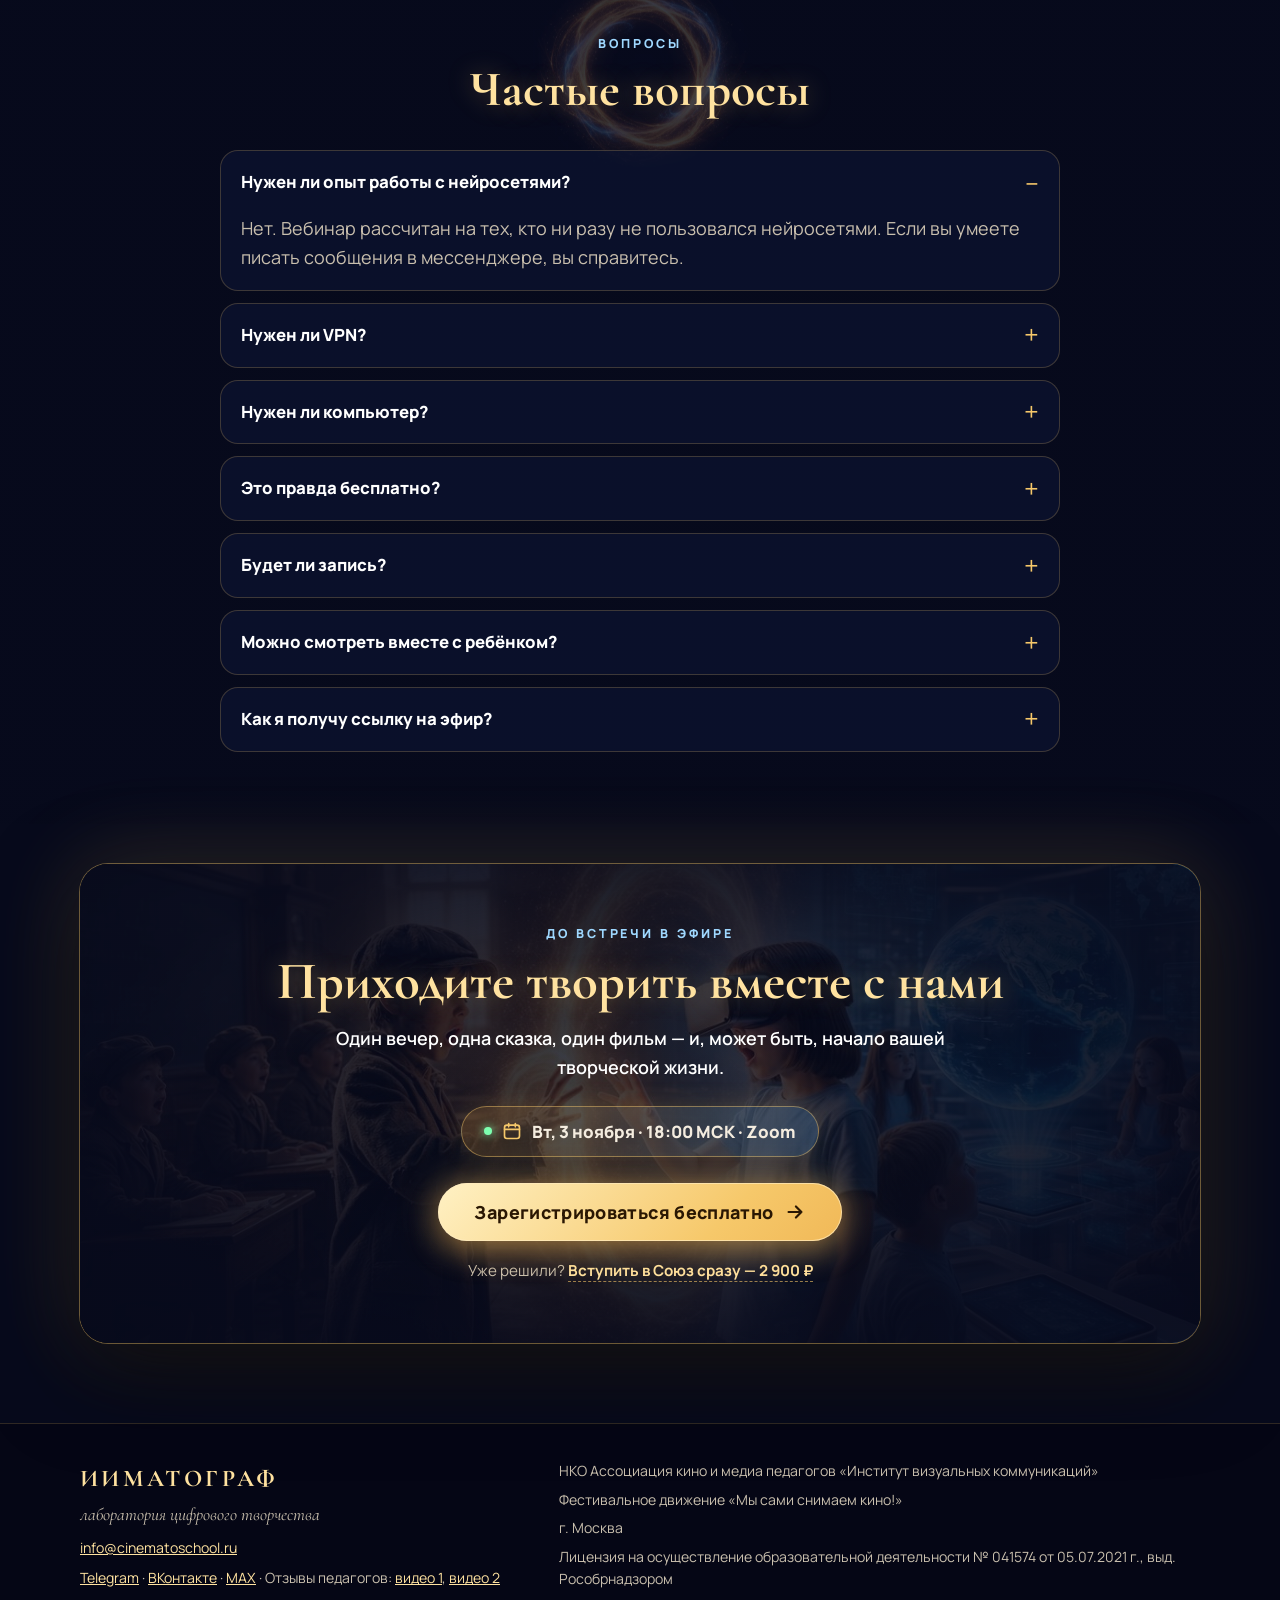
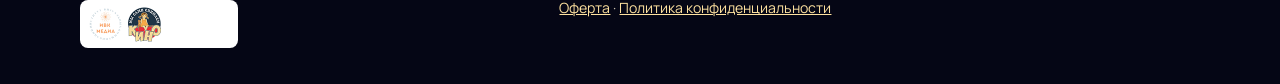
==== commit 9104952e: "Переименовать гайд в «Мой первый мультфильм с нейросетью»" ====
--- a/index.html
+++ b/index.html
@@ -4,7 +4,7 @@
 <meta charset="utf-8">
 <meta name="viewport" content="width=device-width, initial-scale=1, viewport-fit=cover">
 <title>Вебинар «Как создавать и анимировать уникальных ИИ-персонажей для своих историй» — 3 ноября, 18:00 МСК | ИИМАТОГРАФ</title>
-<meta name="description" content="Бесплатный вебинар. Создаём и анимируем персонажей вместе, без VPN и без опыта. Вторник, 3 ноября 2026, 18:00–19:30 МСК. Подарок за регистрацию — гайд-шпаргалка «7 шагов без VPN и без опыта».">
+<meta name="description" content="Бесплатный вебинар. Создаём и анимируем персонажей вместе, без VPN и без опыта. Вторник, 3 ноября 2026, 18:00–19:30 МСК. Подарок за регистрацию — гайд-шпаргалка «Мой первый мультфильм с нейросетью».">
 <meta name="theme-color" content="#070a1c">
 <link rel="canonical" href="https://kan7739684-max.github.io/show-1310/">
 <link rel="icon" href="favicon.ico" sizes="any">
@@ -81,7 +81,7 @@
     <div class="reveal"><span class="date-badge"><span class="dot"></span><svg><use href="#i-cal"/></svg>Вторник, 3 ноября · 18:00–19:30 МСК</span></div>
     <ul class="chips reveal"><li>Бесплатно</li><li>Zoom</li><li>90 минут</li></ul>
     <div class="actions reveal"><a class="btn" href="#forma" data-reg data-goal="show_reg_click">Зарегистрироваться бесплатно<svg><use href="#i-arrow"/></svg></a></div>
-    <div class="reveal"><p class="gift-note"><svg width="26" height="26" style="color:var(--gold-2);flex:none"><use href="#i-gift"/></svg><span>Сразу после регистрации — подарок: <b>гайд-шпаргалка «7&nbsp;шагов без&nbsp;VPN и&nbsp;без&nbsp;опыта»</b></span></p></div>
+    <div class="reveal"><p class="gift-note"><svg width="26" height="26" style="color:var(--gold-2);flex:none"><use href="#i-gift"/></svg><span>Сразу после регистрации — подарок: <b>гайд-шпаргалка «Мой первый мультфильм с нейросетью»</b></span></p></div>
     <div class="countdown reveal" id="countdown" aria-label="До начала вебинара">
       <div><b id="cd-d">9</b><span>дней</span></div><div><b id="cd-h">06</b><span>часов</span></div><div><b id="cd-m">27</b><span>минут</span></div>
     </div>
@@ -158,12 +158,12 @@
     </div>
     <div class="gifts">
       <article class="gift main reveal">
-        <img src="img/guide_cover.jpg" alt="Обложка гайда-шпаргалки: 7 шагов без VPN и без опыта" loading="lazy">
+        <img src="img/guide_cover.jpg" alt="Обложка гайда-шпаргалки «Мой первый мультфильм с нейросетью»" loading="lazy">
         <div>
           <span class="tag">Сразу после регистрации</span>
-          <h3>Гайд-шпаргалка «7 шагов без VPN и без опыта»</h3>
+          <h3>Гайд-шпаргалка «Мой первый мультфильм с нейросетью»</h3>
           <ul>
-            <li>7 шагов от идеи до премьеры — без VPN и без опыта;</li>
+            <li>пошаговый путь от идеи до премьеры — без VPN и без опыта;</li>
             <li>готовый запрос для нейросети на каждом шаге;</li>
             <li>шаблон раскадровки и 10 идей для сюжетов.</li>
           </ul>
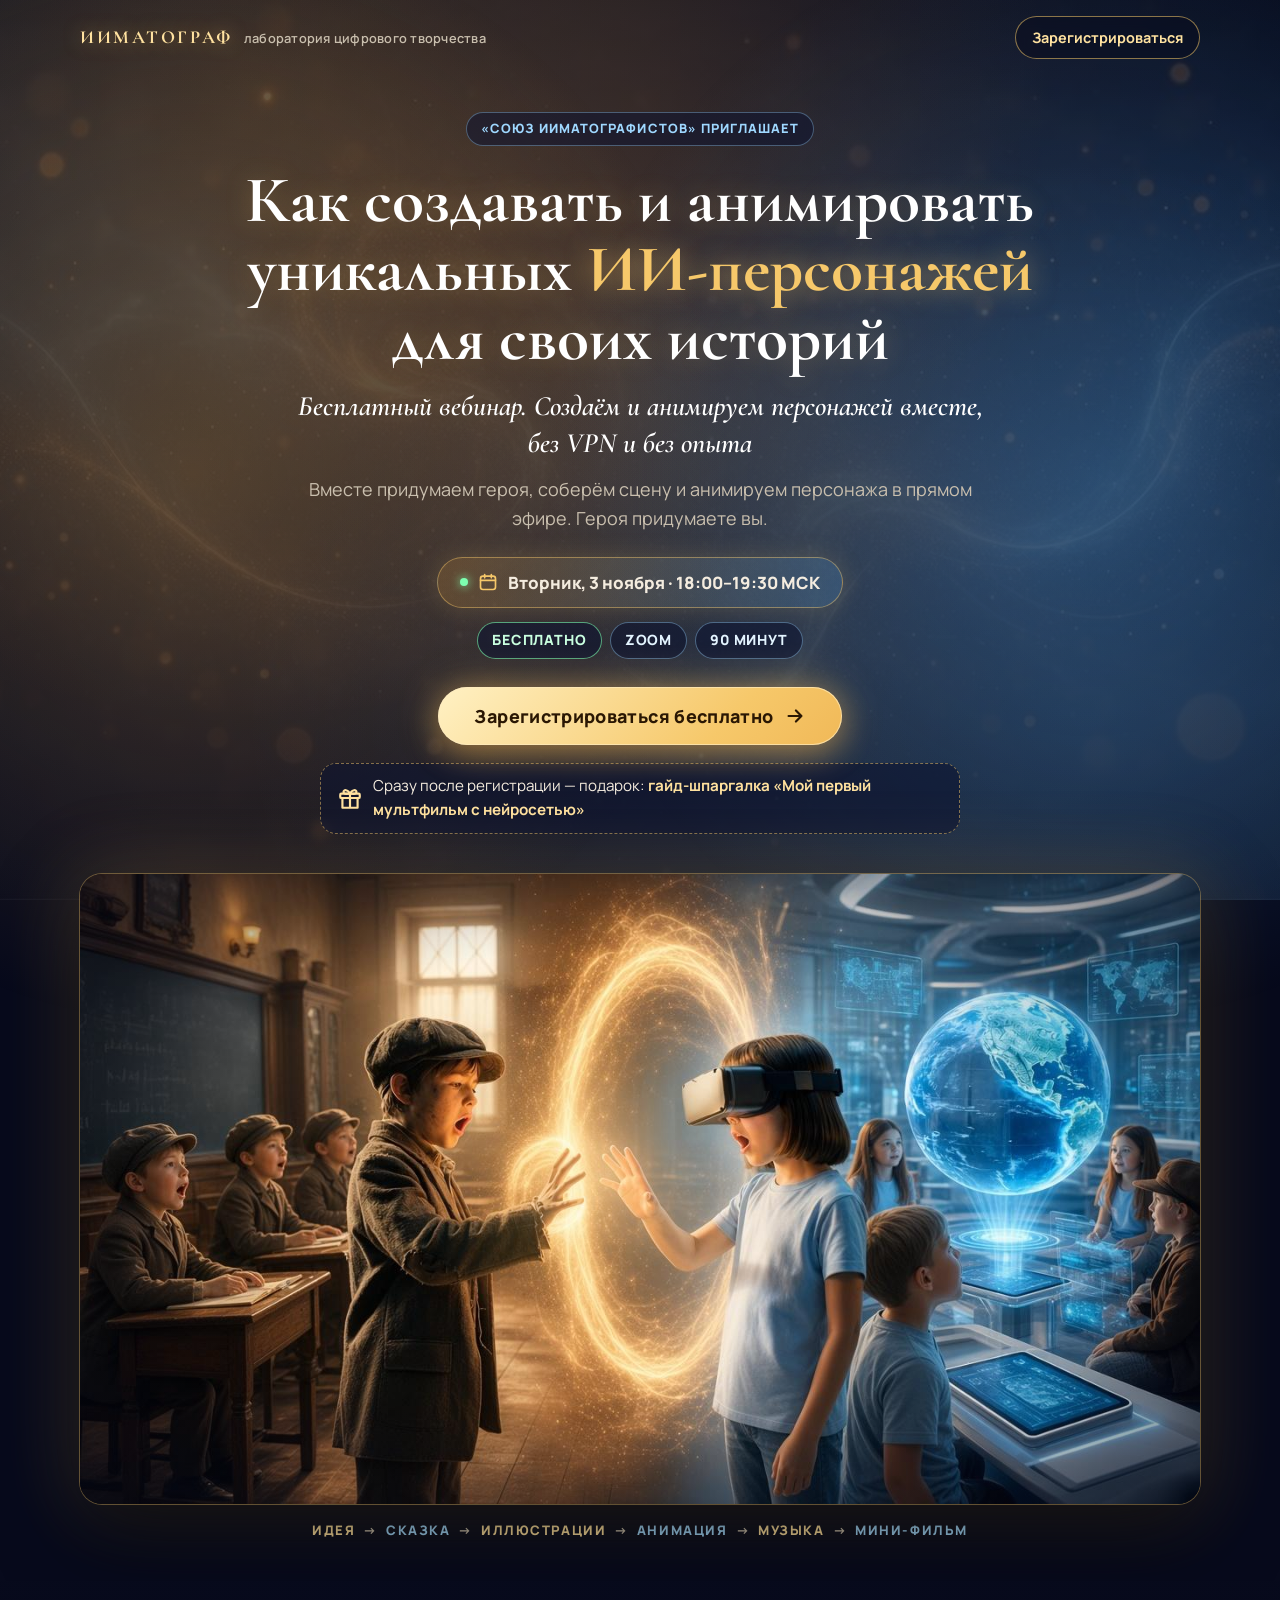
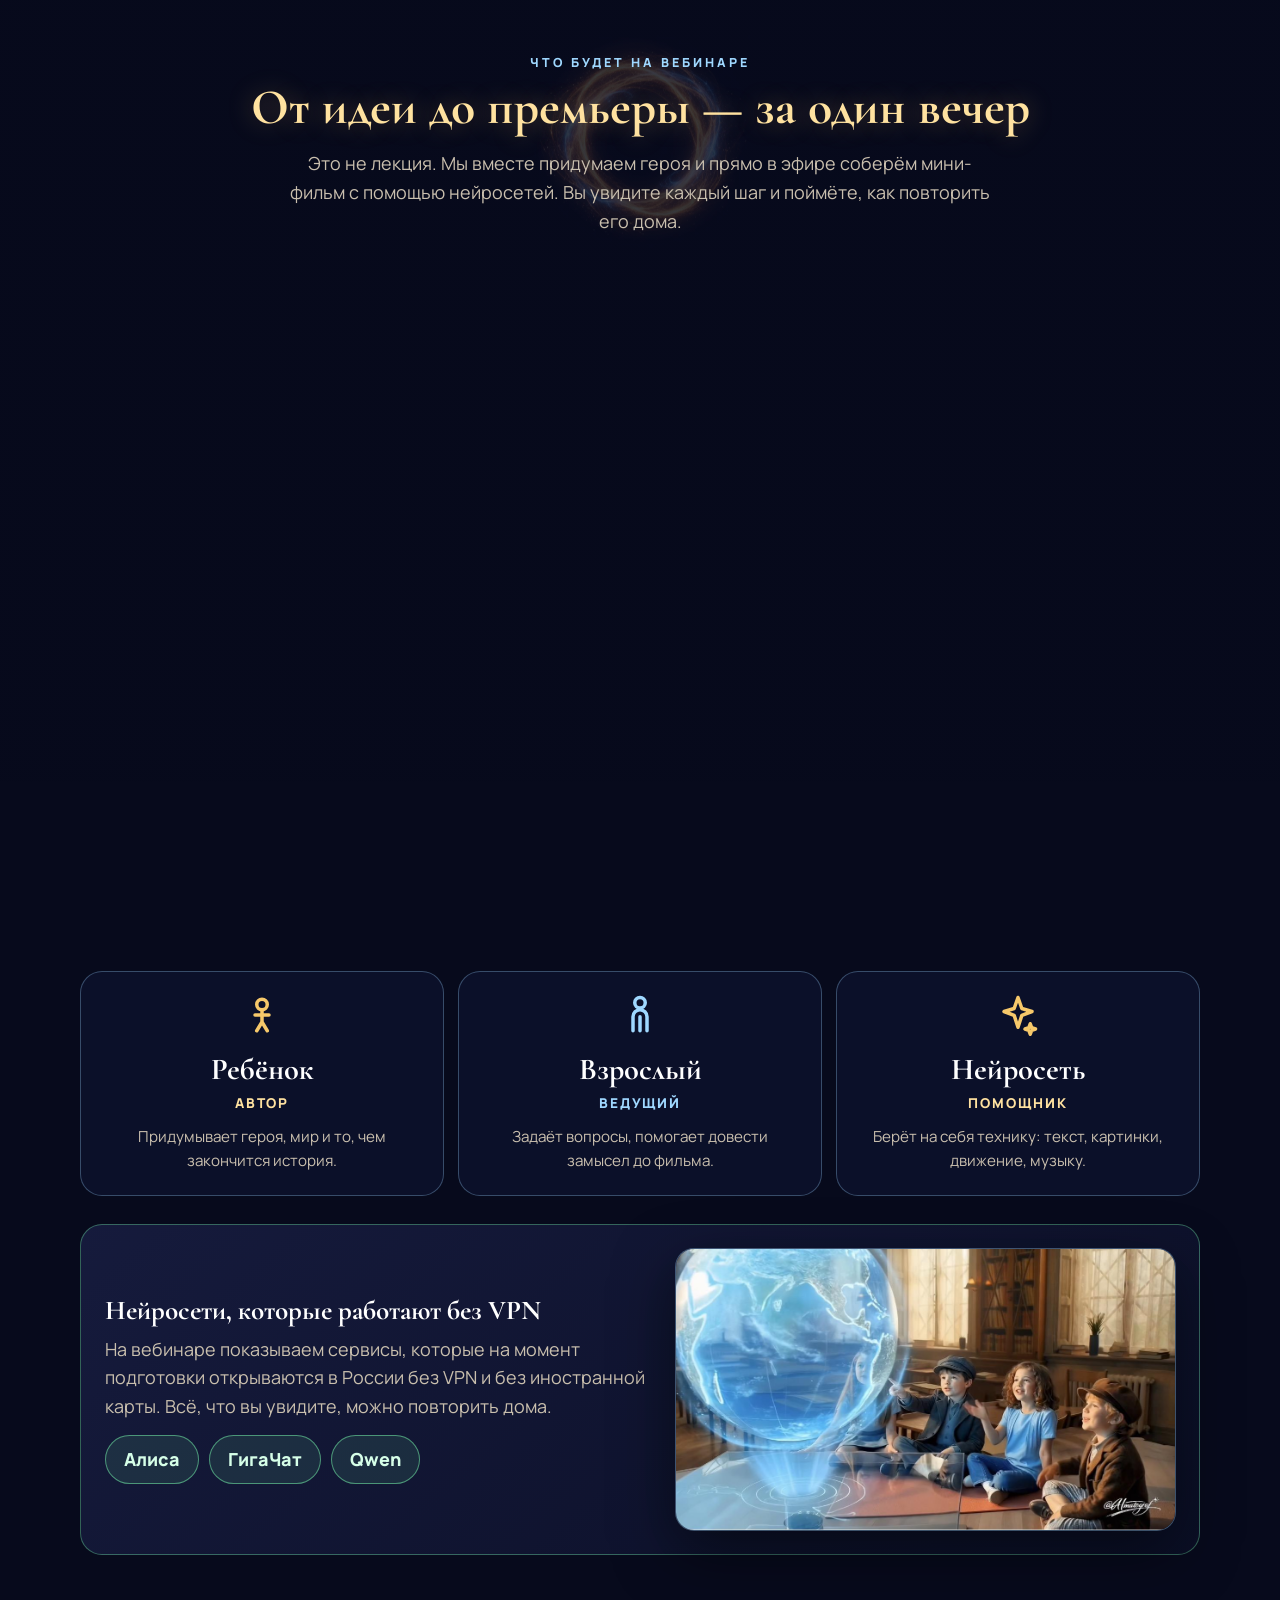
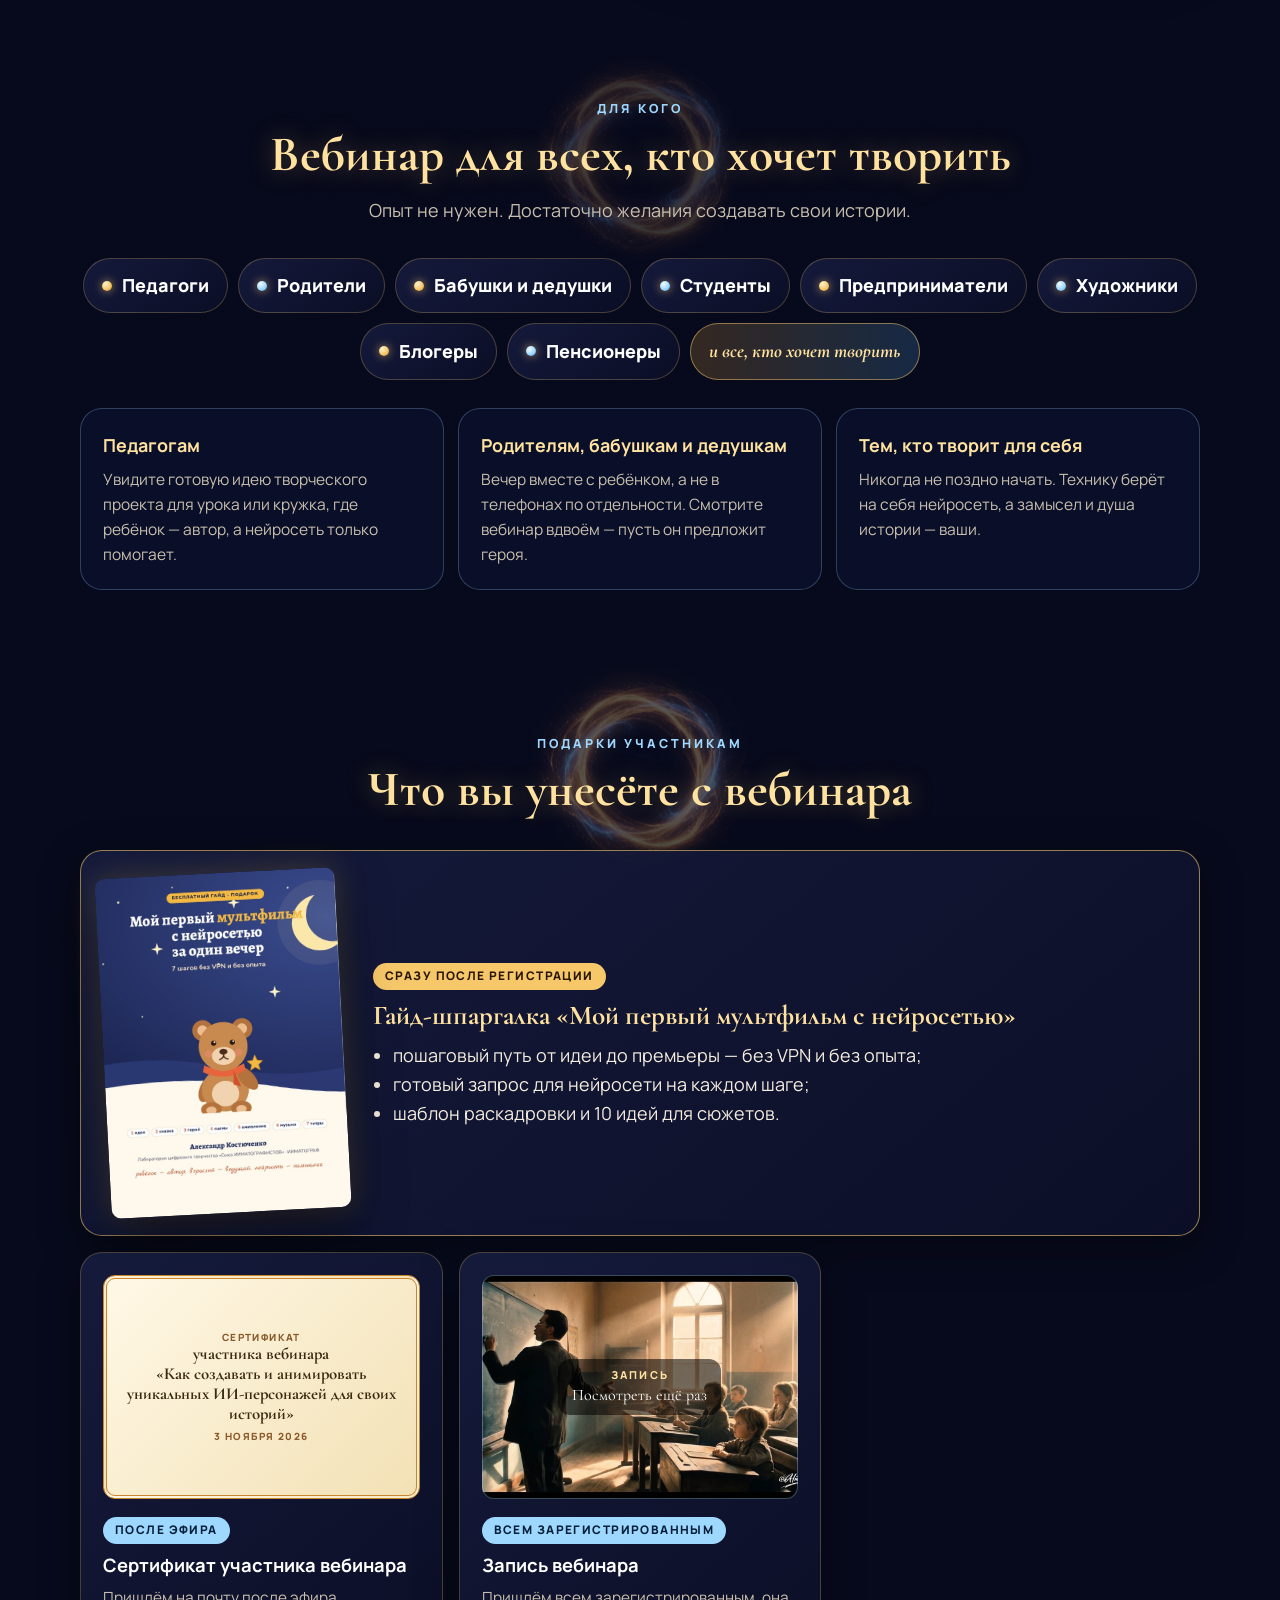
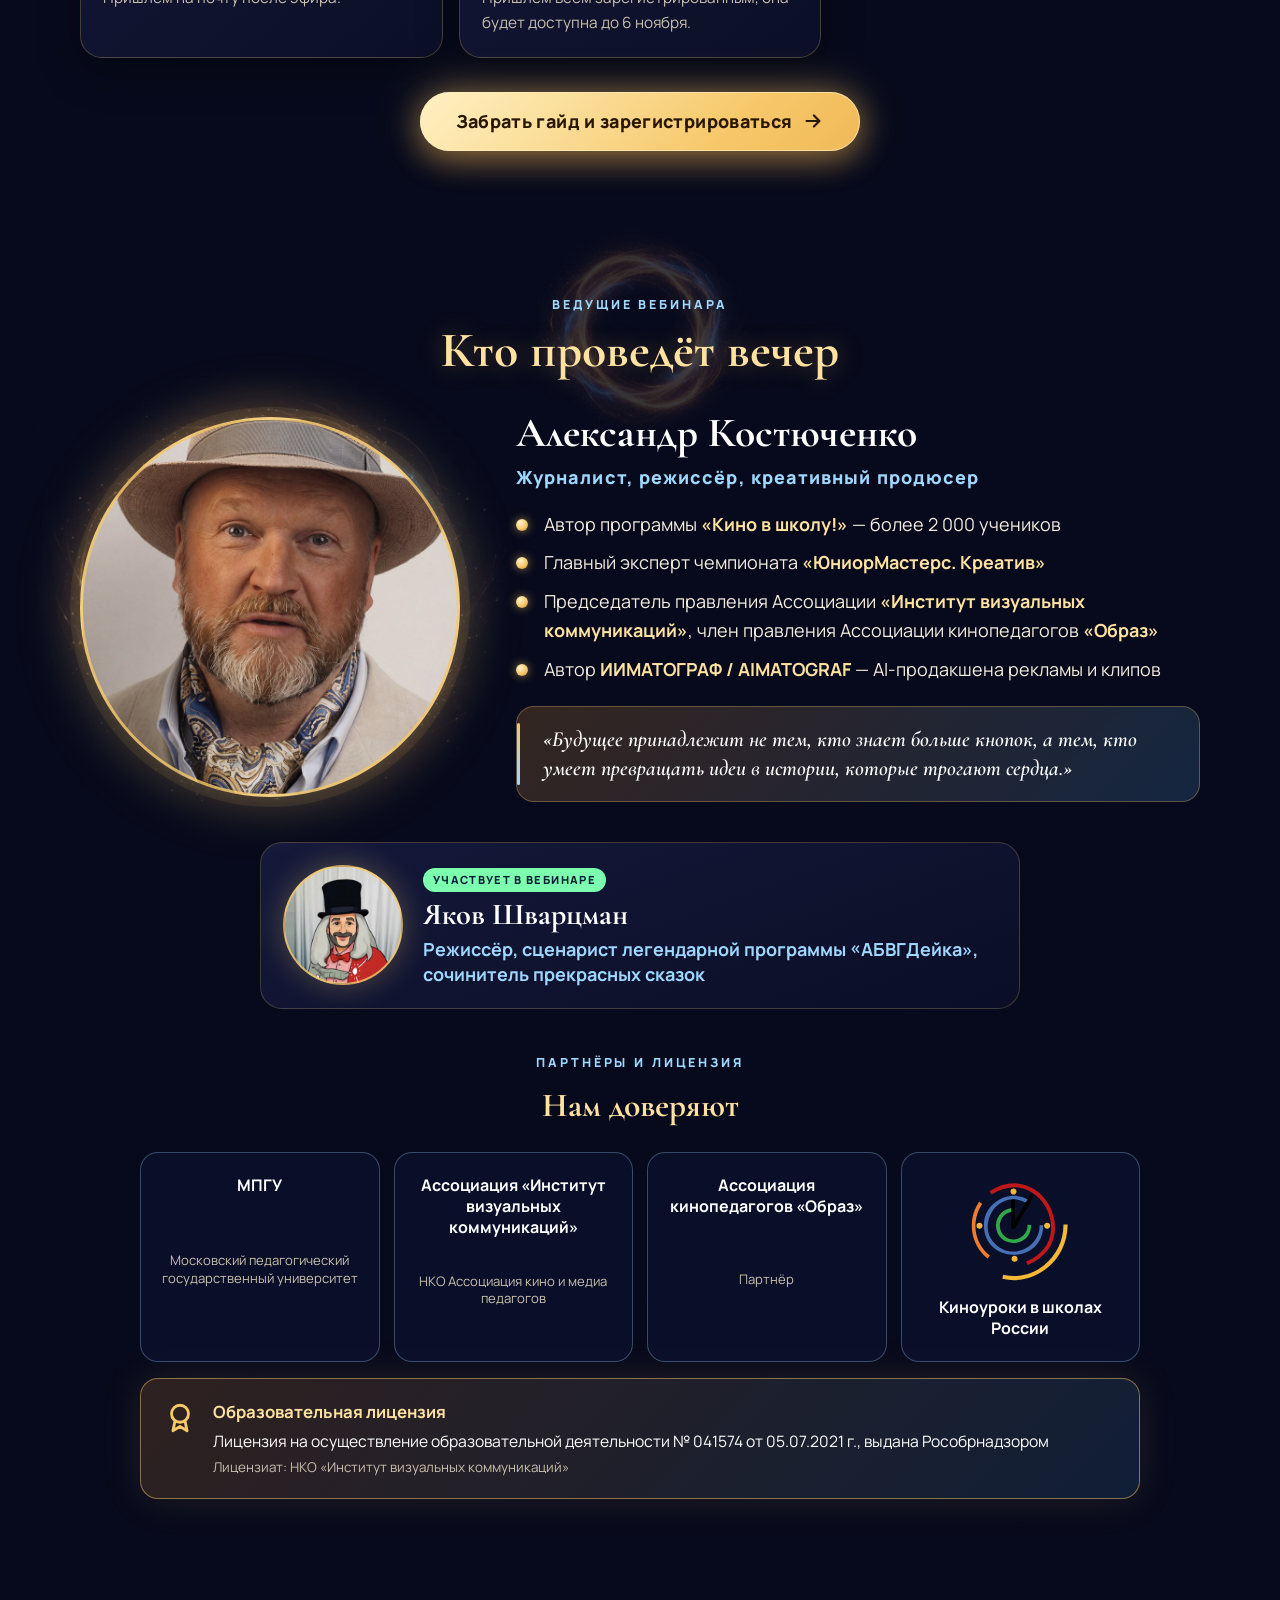
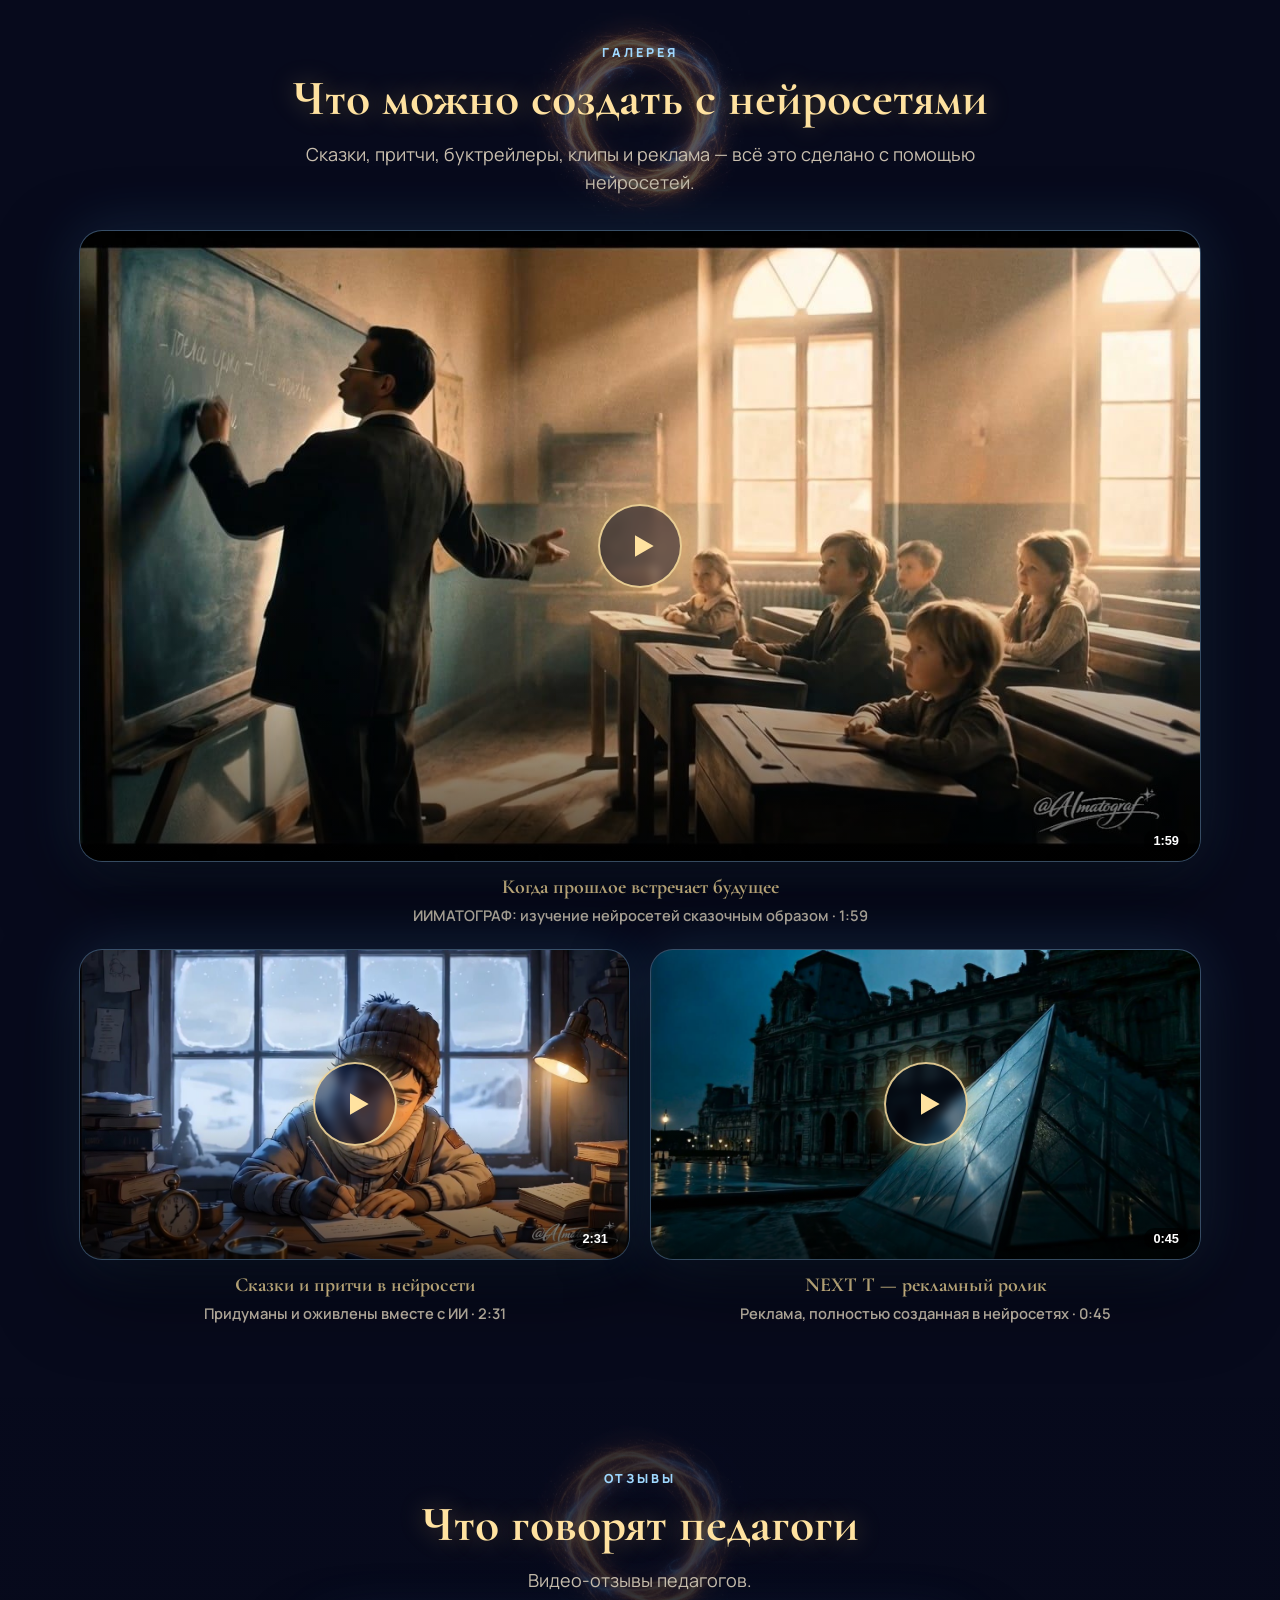
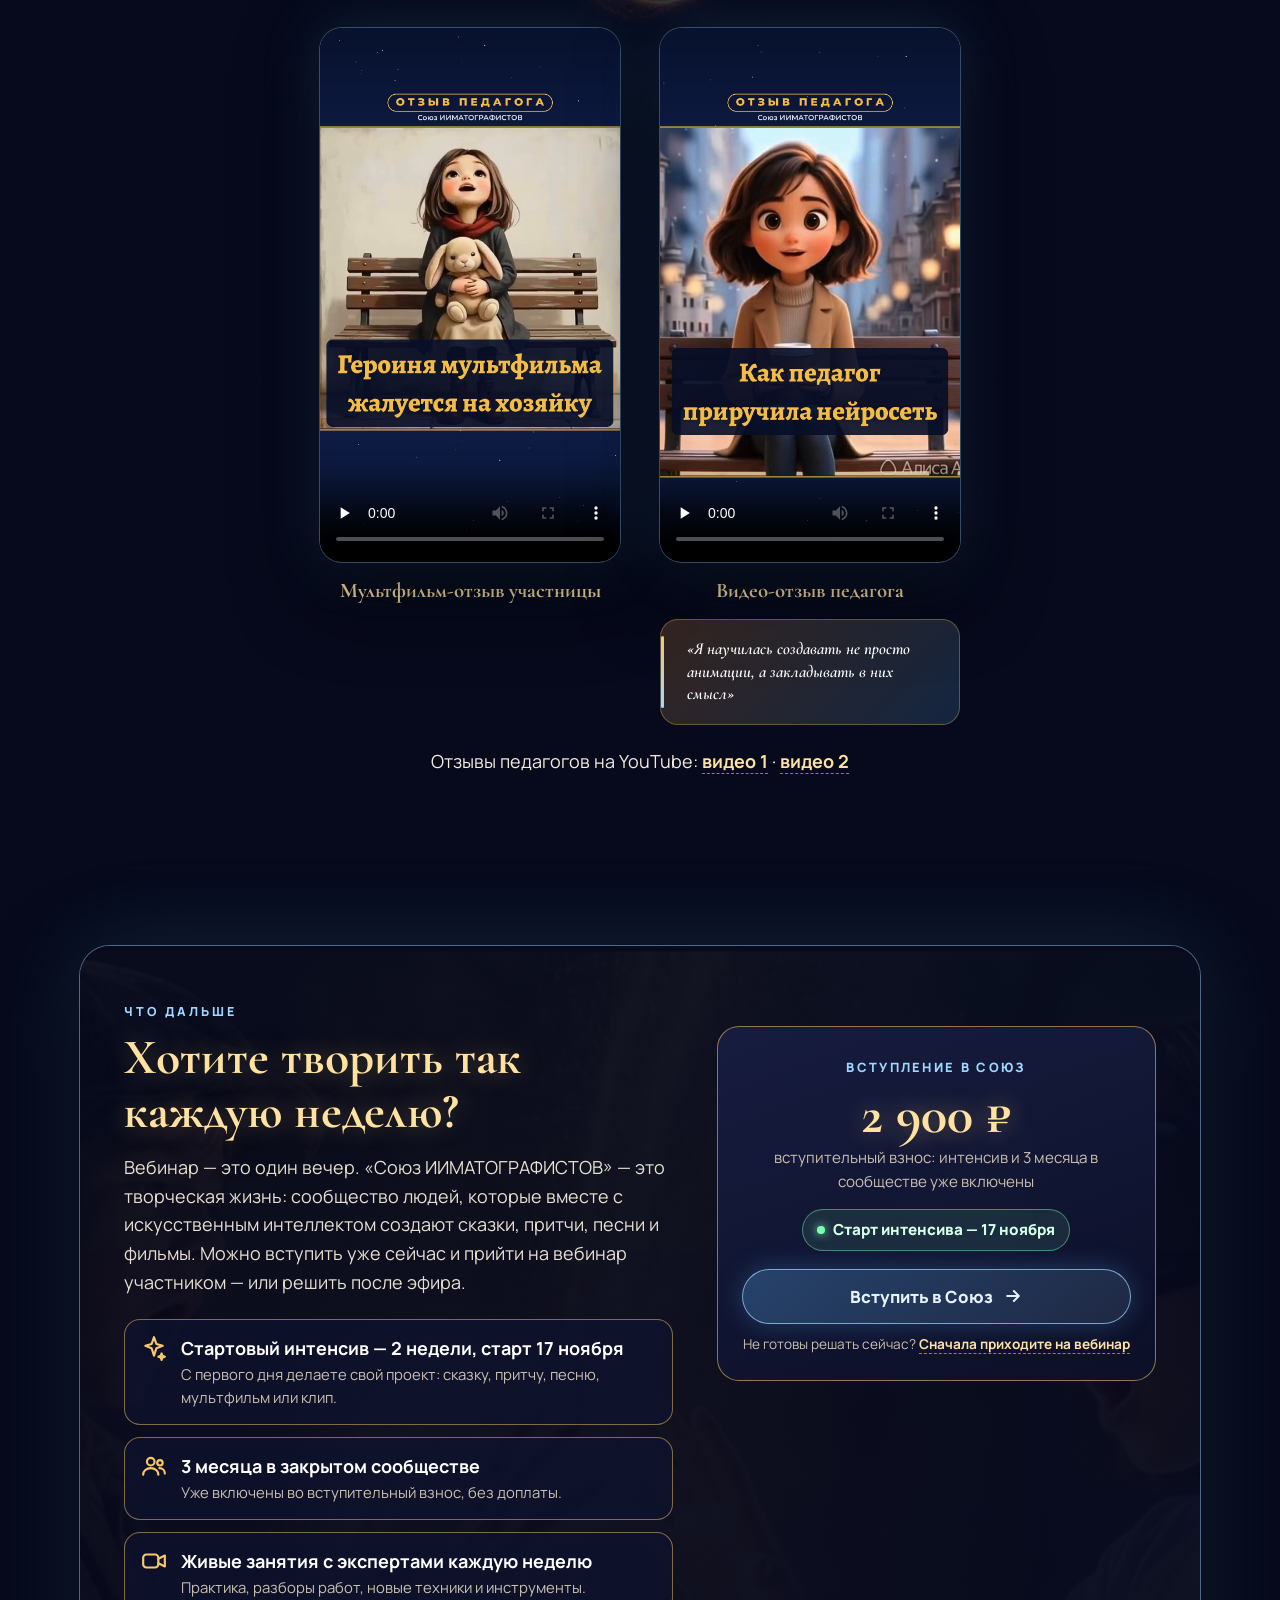
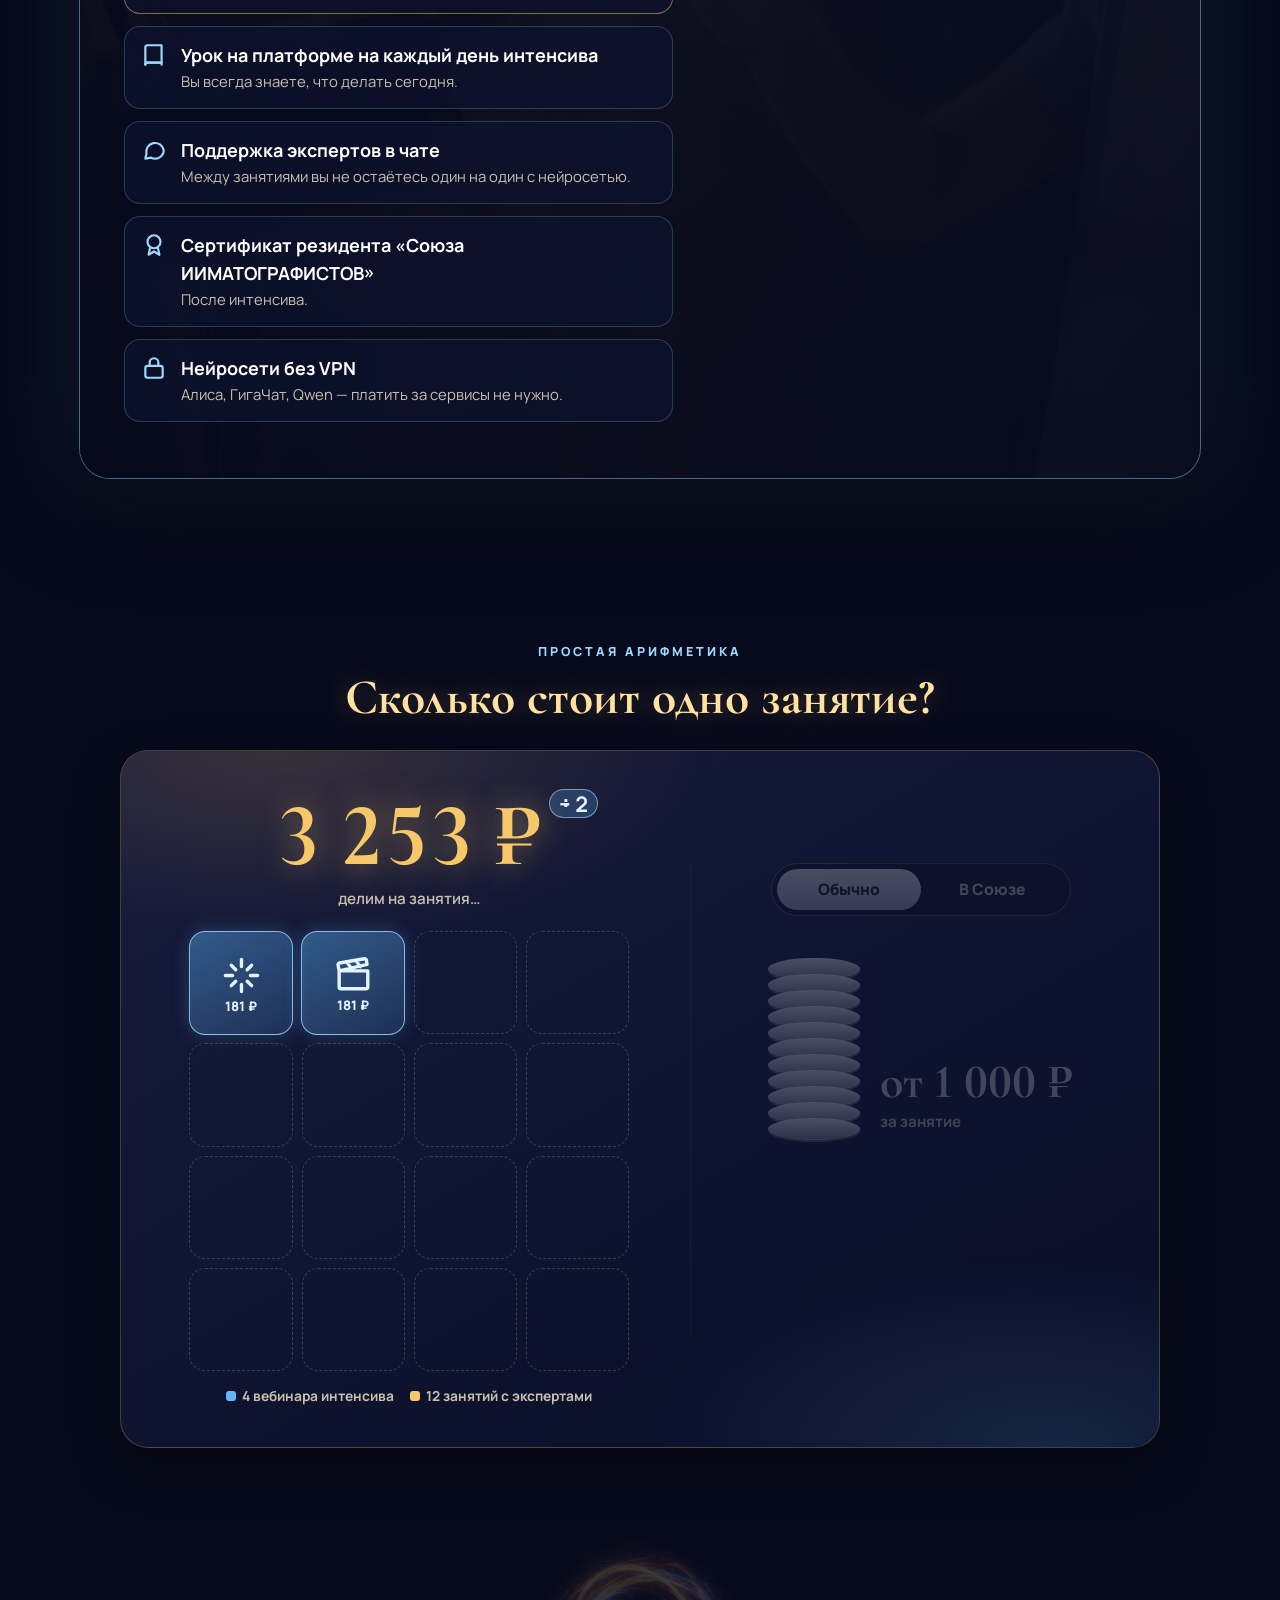
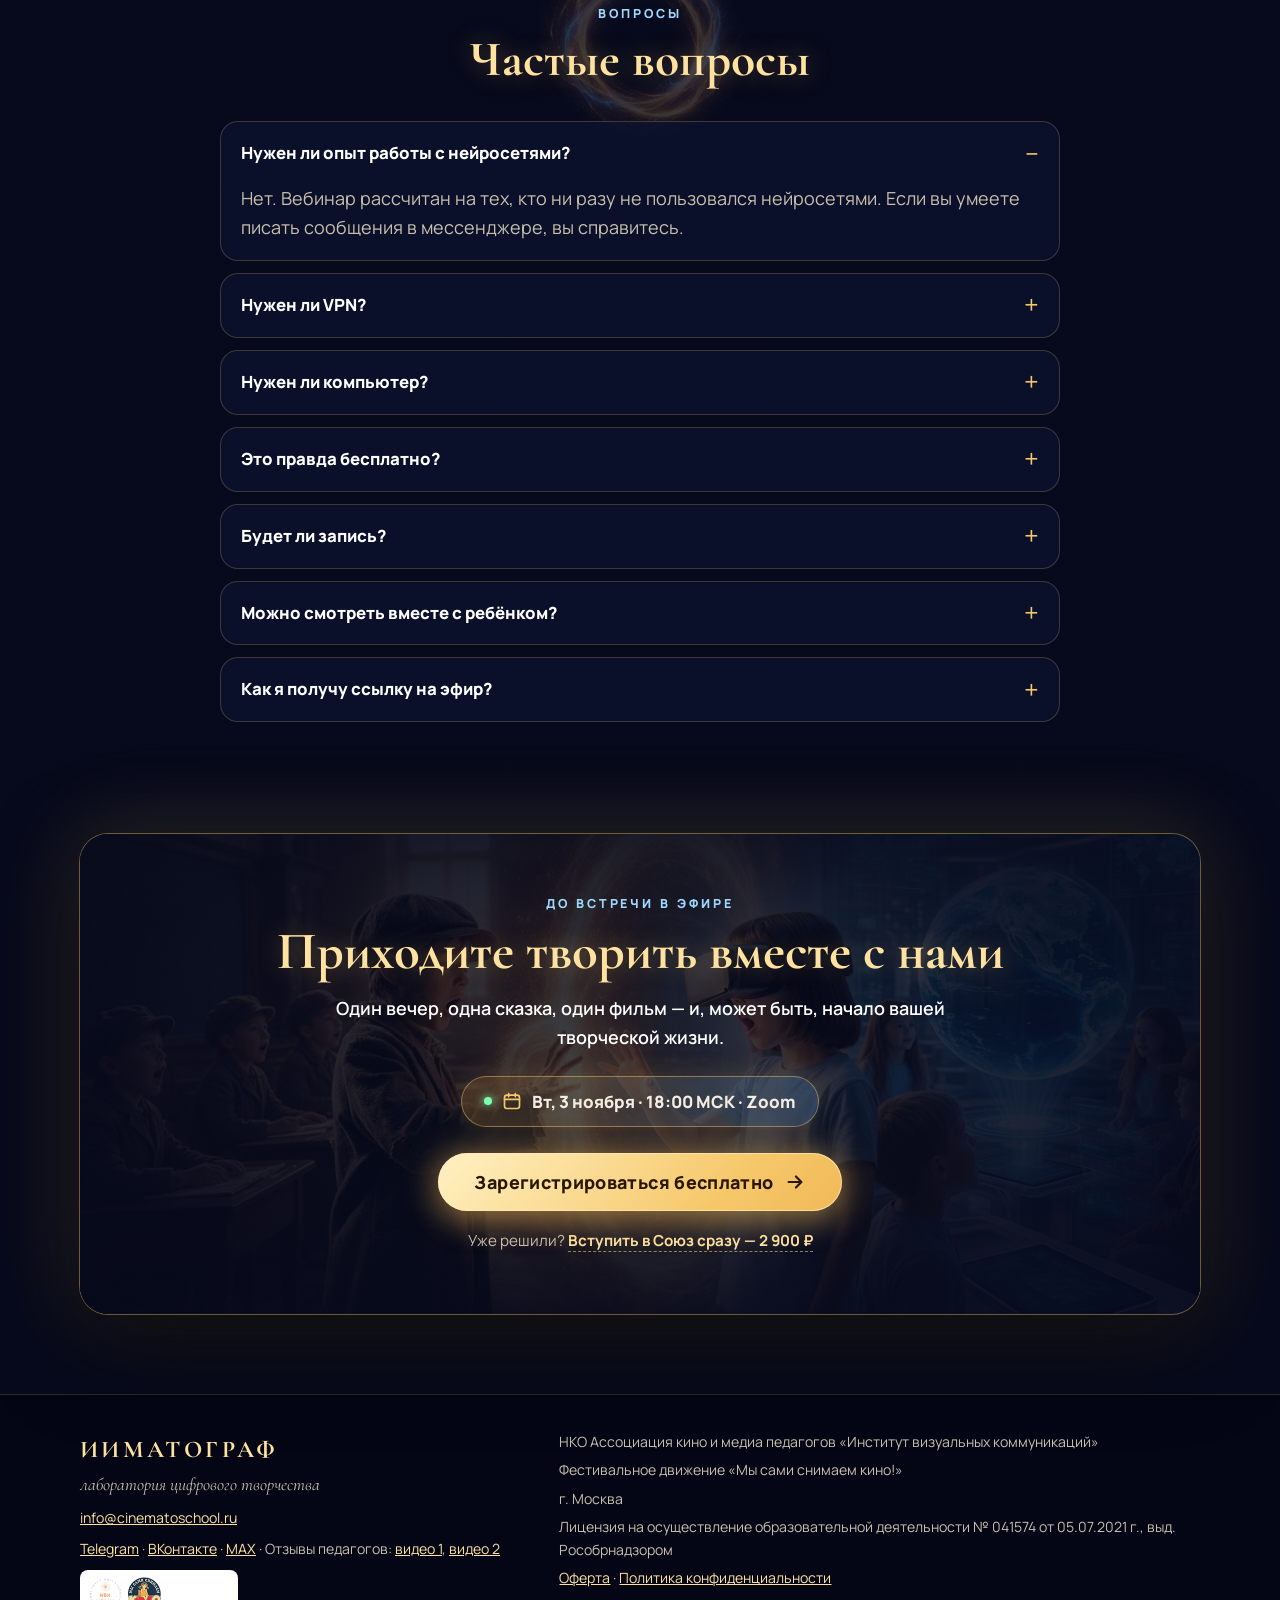
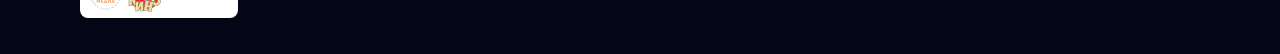
==== commit 6b668056: "Убрать блоки «Программа» и «Регистрация на вебинар» с лендинга" ====
--- a/index.html
+++ b/index.html
@@ -66,7 +66,7 @@
 <header class="topbar">
   <div class="wrap">
     <a class="logo" href="#top">ИИМАТОГРАФ<small>лаборатория цифрового творчества</small></a>
-    <a class="top-cta" href="#forma" data-reg data-goal="show_reg_click">Зарегистрироваться</a>
+    <a class="top-cta" href="https://cinematoschool.ru/firstmult" data-reg data-goal="show_reg_click">Зарегистрироваться</a>
   </div>
 </header>
 
@@ -80,7 +80,7 @@
     <p class="hero-sub reveal">Вместе придумаем героя, соберём сцену и анимируем персонажа в прямом эфире. Героя придумаете вы.</p>
     <div class="reveal"><span class="date-badge"><span class="dot"></span><svg><use href="#i-cal"/></svg>Вторник, 3 ноября · 18:00–19:30 МСК</span></div>
     <ul class="chips reveal"><li>Бесплатно</li><li>Zoom</li><li>90 минут</li></ul>
-    <div class="actions reveal"><a class="btn" href="#forma" data-reg data-goal="show_reg_click">Зарегистрироваться бесплатно<svg><use href="#i-arrow"/></svg></a></div>
+    <div class="actions reveal"><a class="btn" href="https://cinematoschool.ru/firstmult" data-reg data-goal="show_reg_click">Зарегистрироваться бесплатно<svg><use href="#i-arrow"/></svg></a></div>
     <div class="reveal"><p class="gift-note"><svg width="26" height="26" style="color:var(--gold-2);flex:none"><use href="#i-gift"/></svg><span>Сразу после регистрации — подарок: <b>гайд-шпаргалка «Мой первый мультфильм с нейросетью»</b></span></p></div>
     <div class="countdown reveal" id="countdown" aria-label="До начала вебинара">
       <div><b id="cd-d">9</b><span>дней</span></div><div><b id="cd-h">06</b><span>часов</span></div><div><b id="cd-m">27</b><span>минут</span></div>
@@ -172,7 +172,7 @@
       <article class="gift reveal"><div class="cert"><div><small>Сертификат</small>участника вебинара<br>«Как создавать и анимировать уникальных ИИ-персонажей для своих историй»<small style="margin-top:6px">3 ноября 2026</small></div></div><span class="tag ice">После эфира</span><h3>Сертификат участника вебинара</h3><p>Пришлём на почту после эфира.</p></article>
       <article class="gift reveal"><div class="titles" style="background:url(img/vimeo_1.jpg) center/cover"><div style="background:rgba(0,0,0,.55);padding:8px 14px;border-radius:12px"><em>Запись</em>Посмотреть ещё раз</div></div><span class="tag ice">Всем зарегистрированным</span><h3>Запись вебинара</h3><p>Пришлём всем зарегистрированным, она будет доступна до 6 ноября.</p></article>
     </div>
-    <div class="after reveal"><a class="btn" href="#forma" data-reg data-goal="show_reg_click">Забрать гайд и зарегистрироваться<svg><use href="#i-arrow"/></svg></a></div>
+    <div class="after reveal"><a class="btn" href="https://cinematoschool.ru/firstmult" data-reg data-goal="show_reg_click">Забрать гайд и зарегистрироваться<svg><use href="#i-arrow"/></svg></a></div>
   </div>
 </section>
 
@@ -271,55 +271,7 @@
   </div>
 </section>
 
-<section id="program">
-  <div class="wrap">
-    <div class="sec-head reveal"><div class="ring-deco"></div><span class="sec-label">Программа</span><h2>Как пройдут 90 минут</h2><p class="lead">Вторник, 3 ноября, московское время</p></div>
-    <ol class="timeline reveal">
-      <li><time>17:50</time><span>Сбор гостей<small>Тихая музыка, знакомимся в чате: откуда вы и кто вы</small></span></li>
-      <li><time>18:00</time><span>Открытие<small>«Сегодня не лекция — сегодня мы вместе снимем фильм»</small></span></li>
-      <li><time>18:05</time><span>История ведущего и первая притча<small>Почему творчество с ИИ — это про душу</small></span></li>
-      <li><time>18:13</time><span>Придумываем героя всем залом<small>Ваши идеи в чате и общее голосование</small></span></li>
-      <li><time>18:20</time><span>Пишем сказку с нейросетью</span></li>
-      <li><time>18:30</time><span>Рисуем героя и сцены</span></li>
-      <li><time>18:41</time><span>Оживляем картинки</span></li>
-      <li><time>18:51</time><span>Музыка и титры</span></li>
-      <li class="peak"><time>≈19:00</time><span>Премьера мини-фильма</span></li>
-      <li><time>19:03</time><span>«Это может каждый»<small>Работы тех, кто начинал с нуля</small></span></li>
-      <li class="soyuz"><time>19:10</time><span>Что дальше: «Союз ИИМАТОГРАФИСТОВ»</span></li>
-      <li><time>19:18</time><span>Ответы на вопросы</span></li>
-      <li><time>19:30</time><span>Финал</span></li>
-    </ol>
-    <p class="lead center reveal" style="font-size:.92rem">Тайминг ориентировочный: живое творчество иногда просит пару лишних минут.</p>
-  </div>
-</section>
-
-<section class="alt" id="forma">
-  <div class="wrap">
-    <div class="reg">
-      <div class="reg-info reveal">
-        <span class="sec-label">Регистрация</span>
-        <h2>Займите место на вебинаре</h2>
-        <ul>
-          <li><svg><use href="#i-cal"/></svg><span><b>Вторник, 3 ноября, 18:00–19:30 МСК</b><br>Сбор гостей с 17:50</span></li>
-          <li><svg><use href="#i-zoom"/></svg><span><b>Онлайн в Zoom</b><br>Можно смотреть с телефона, планшета или компьютера</span></li>
-          <li><svg><use href="#i-gift"/></svg><span><b>Гайд в подарок</b><br>Скачать его можно сразу после регистрации</span></li>
-          <li><svg><use href="#i-check"/></svg><span><b>Бесплатно</b><br>Запись пришлём всем зарегистрированным</span></li>
-        </ul>
-      </div>
-      <div class="form-card reveal" id="formCard">
-        <h3>Регистрация на вебинар</h3>
-        <p class="sub">Это бесплатно. Займёт 30 секунд.</p>
-        <ol class="reg-how">
-          <li>Нажмите кнопку — откроется страница регистрации.</li>
-          <li>Укажите имя и email.</li>
-          <li>Сразу после регистрации скачайте гайд в подарок.</li>
-        </ol>
-        <a class="btn" href="#forma" data-reg data-goal="show_reg_click">Зарегистрироваться бесплатно<svg><use href="#i-arrow"/></svg></a>
-        <p class="fine">Ссылку на Zoom пришлём на почту и в <a class="link-gold" href="https://t.me/+AKOOHI-GBakxNzUy" target="_blank" rel="noopener">Telegram-канал</a> за 1 час до начала вебинара.</p>
-      </div>
-    </div>
-  </div>
-</section>
+
 
 <section class="soyuz" id="soyuz">
   <div class="wrap">
@@ -347,7 +299,7 @@
           <p class="incl">вступительный взнос: интенсив и 3 месяца в сообществе уже включены</p>
           <span class="start"><span class="dot"></span>Старт интенсива — 17 ноября</span>
           <a class="btn-ice" href="https://kan7739684-max.github.io/iimatograf-landing/" data-goal="soyuz_pay_click" target="_blank" rel="noopener">Вступить в Союз<svg width="20" height="20"><use href="#i-arrow"/></svg></a>
-          <p class="fine">Не готовы решать сейчас? <a class="link-gold" href="#forma">Сначала приходите на вебинар</a></p>
+          <p class="fine">Не готовы решать сейчас? <a class="link-gold" href="https://cinematoschool.ru/firstmult" data-reg data-goal="show_reg_click" target="_blank" rel="noopener">Сначала приходите на вебинар</a></p>
         </aside>
       </div>
     </div>
@@ -427,7 +379,7 @@
       <h2>Приходите творить вместе с&nbsp;нами</h2>
       <p class="sub">Один вечер, одна сказка, один фильм — и, может быть, начало вашей творческой жизни.</p>
       <div><span class="date-badge"><span class="dot"></span><svg><use href="#i-cal"/></svg>Вт, 3 ноября · 18:00 МСК · Zoom</span></div>
-      <div class="actions"><a class="btn" href="#forma" data-reg data-goal="show_reg_click">Зарегистрироваться бесплатно<svg><use href="#i-arrow"/></svg></a></div>
+      <div class="actions"><a class="btn" href="https://cinematoschool.ru/firstmult" data-reg data-goal="show_reg_click">Зарегистрироваться бесплатно<svg><use href="#i-arrow"/></svg></a></div>
       <p class="second">Уже решили? <a class="link-gold" href="https://kan7739684-max.github.io/iimatograf-landing/" data-goal="soyuz_pay_click" target="_blank" rel="noopener">Вступить в&nbsp;Союз сразу&nbsp;— 2&nbsp;900&nbsp;₽</a></p>
     </div>
   </div>
@@ -453,7 +405,7 @@
   </div>
 </footer>
 
-<div class="sticky" id="sticky"><a class="btn" href="#forma" data-reg data-goal="show_reg_click">Зарегистрироваться бесплатно</a></div>
+<div class="sticky" id="sticky"><a class="btn" href="https://cinematoschool.ru/firstmult" data-reg data-goal="show_reg_click">Зарегистрироваться бесплатно</a></div>
 
 <script src="js/main.js"></script>
 <script src="js/price181.js"></script>
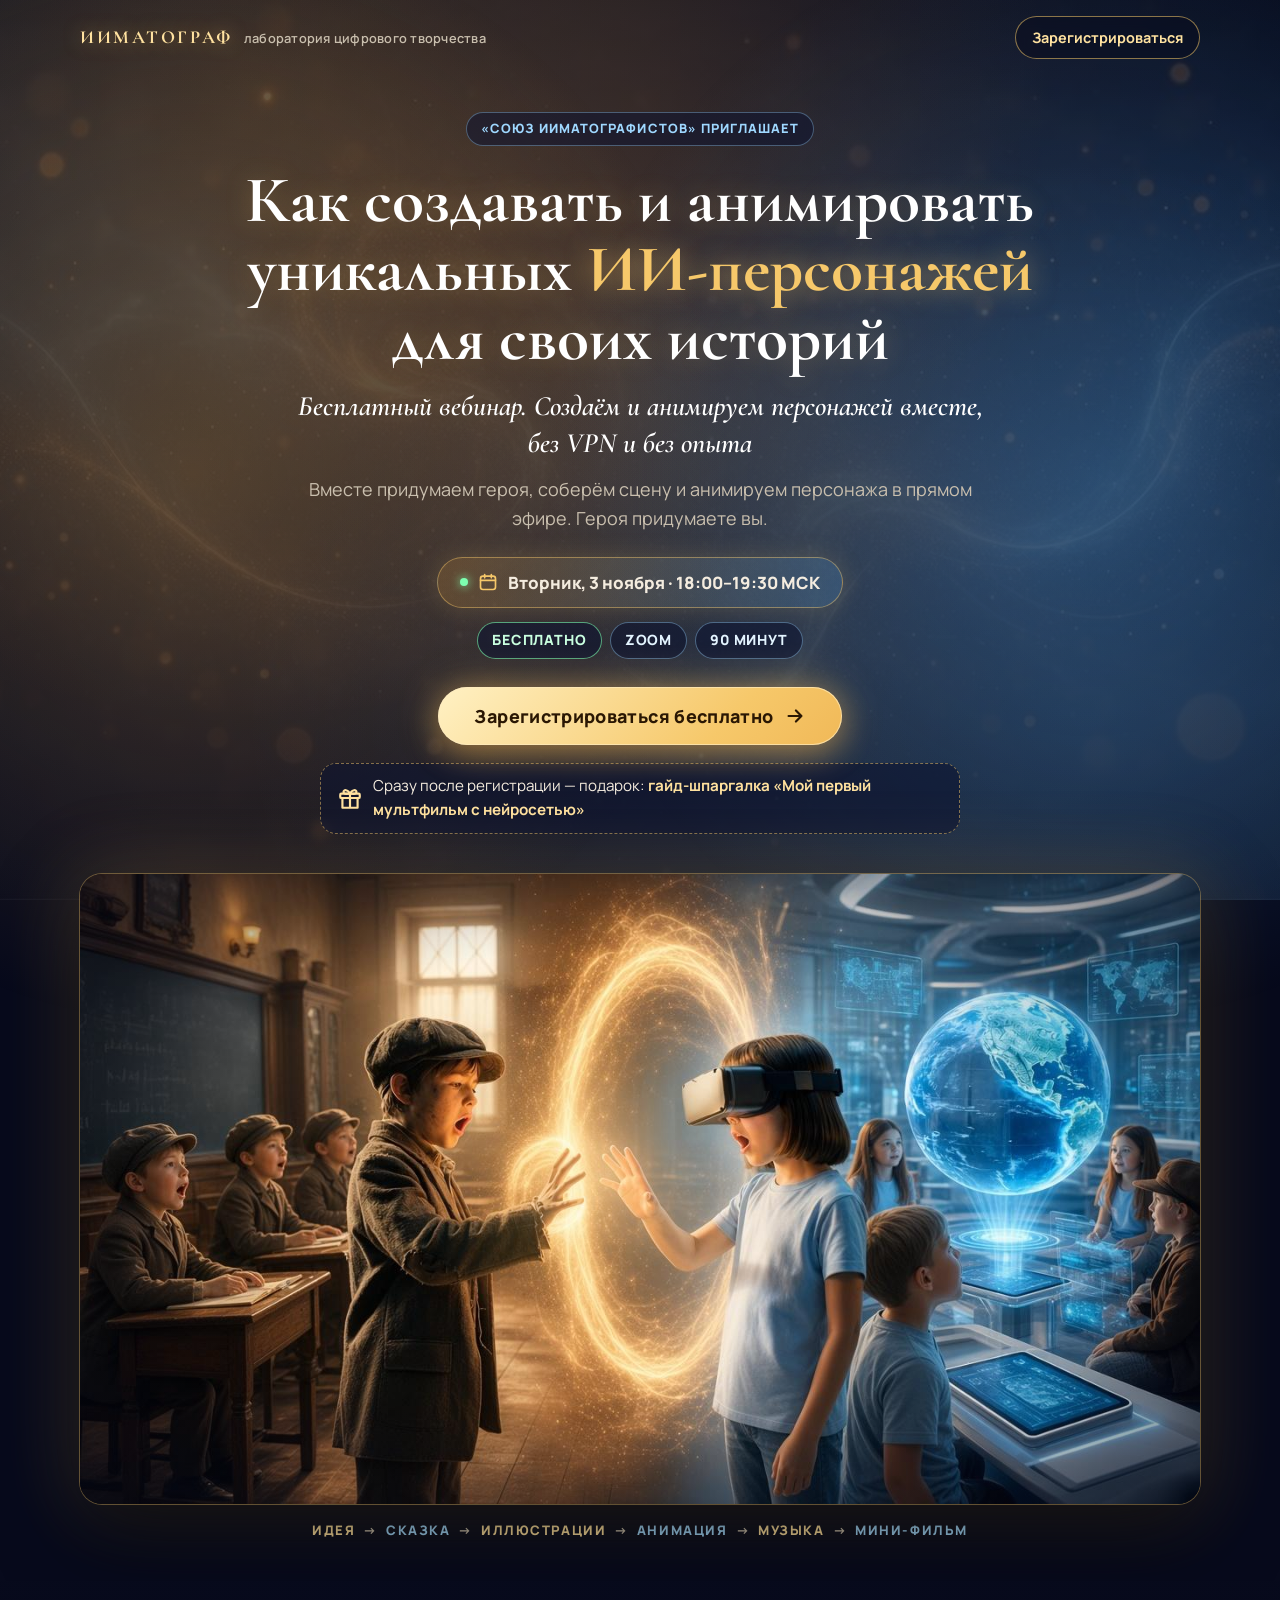
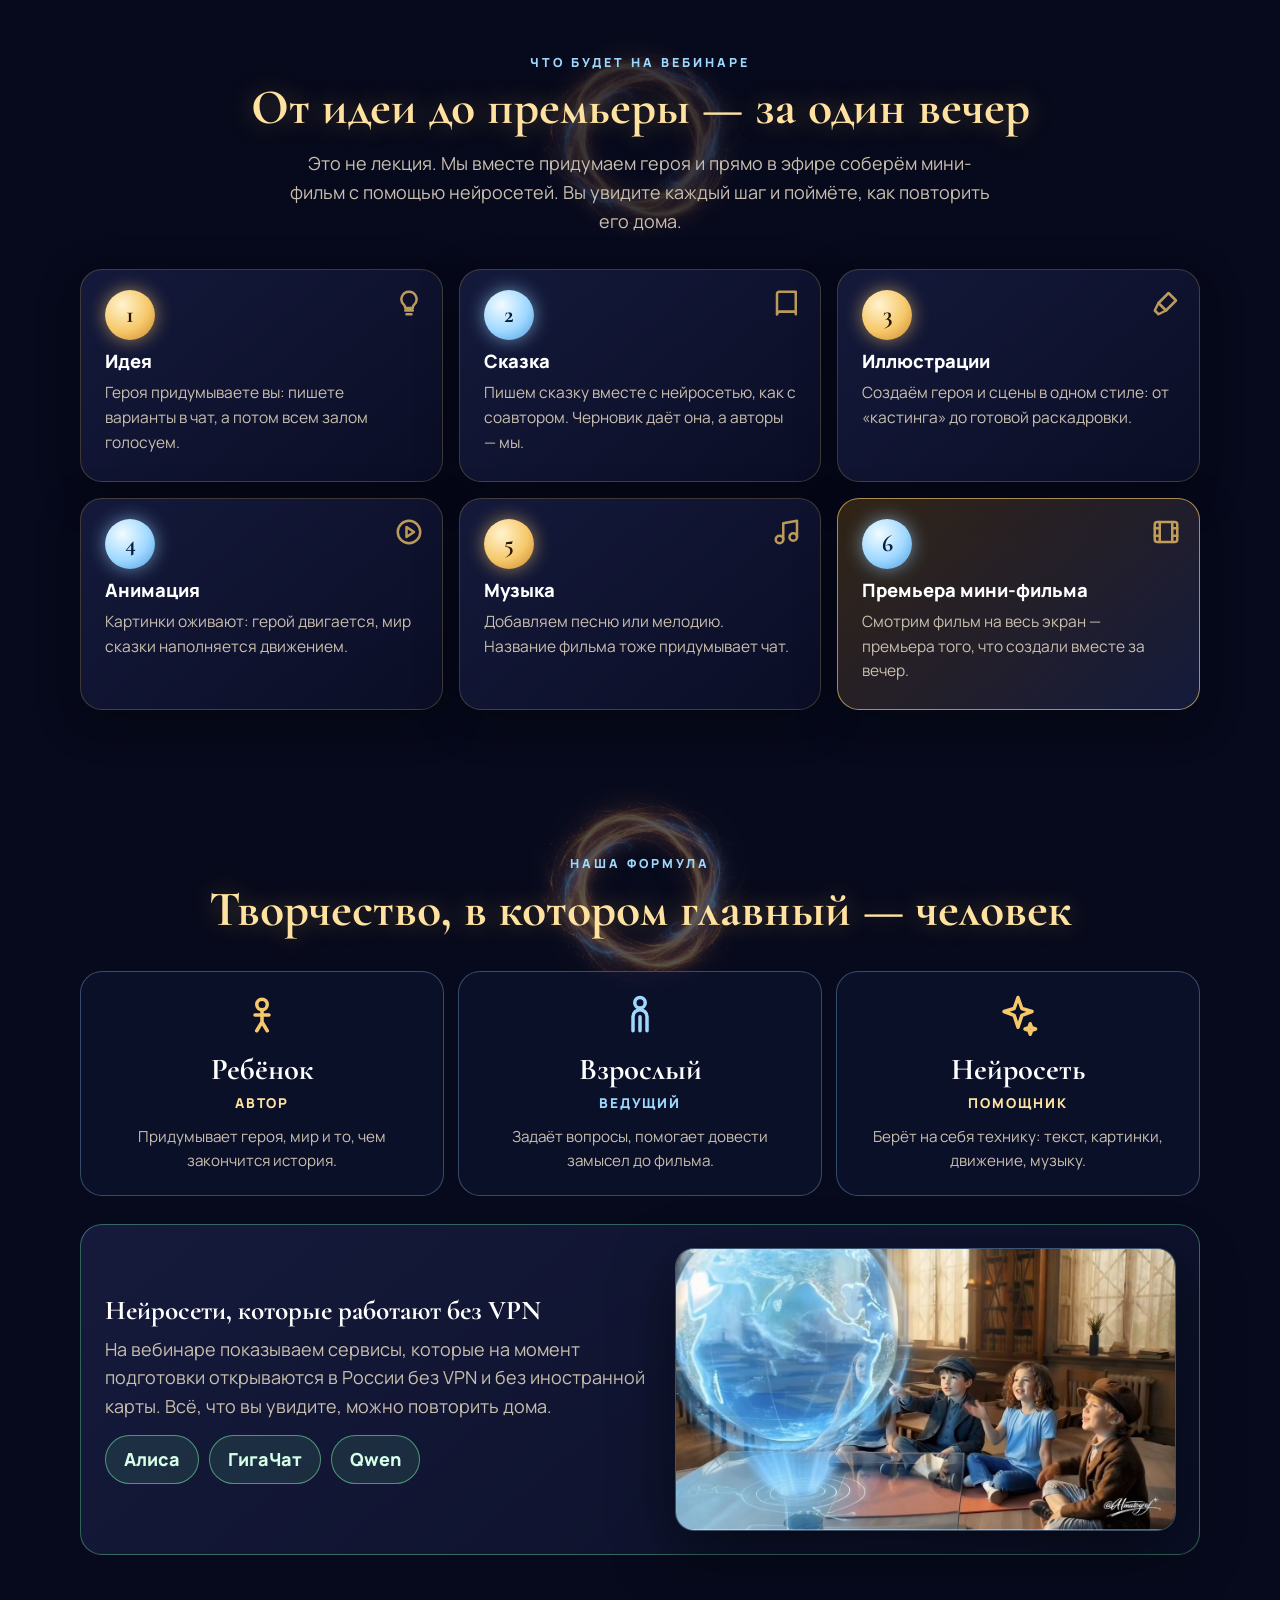
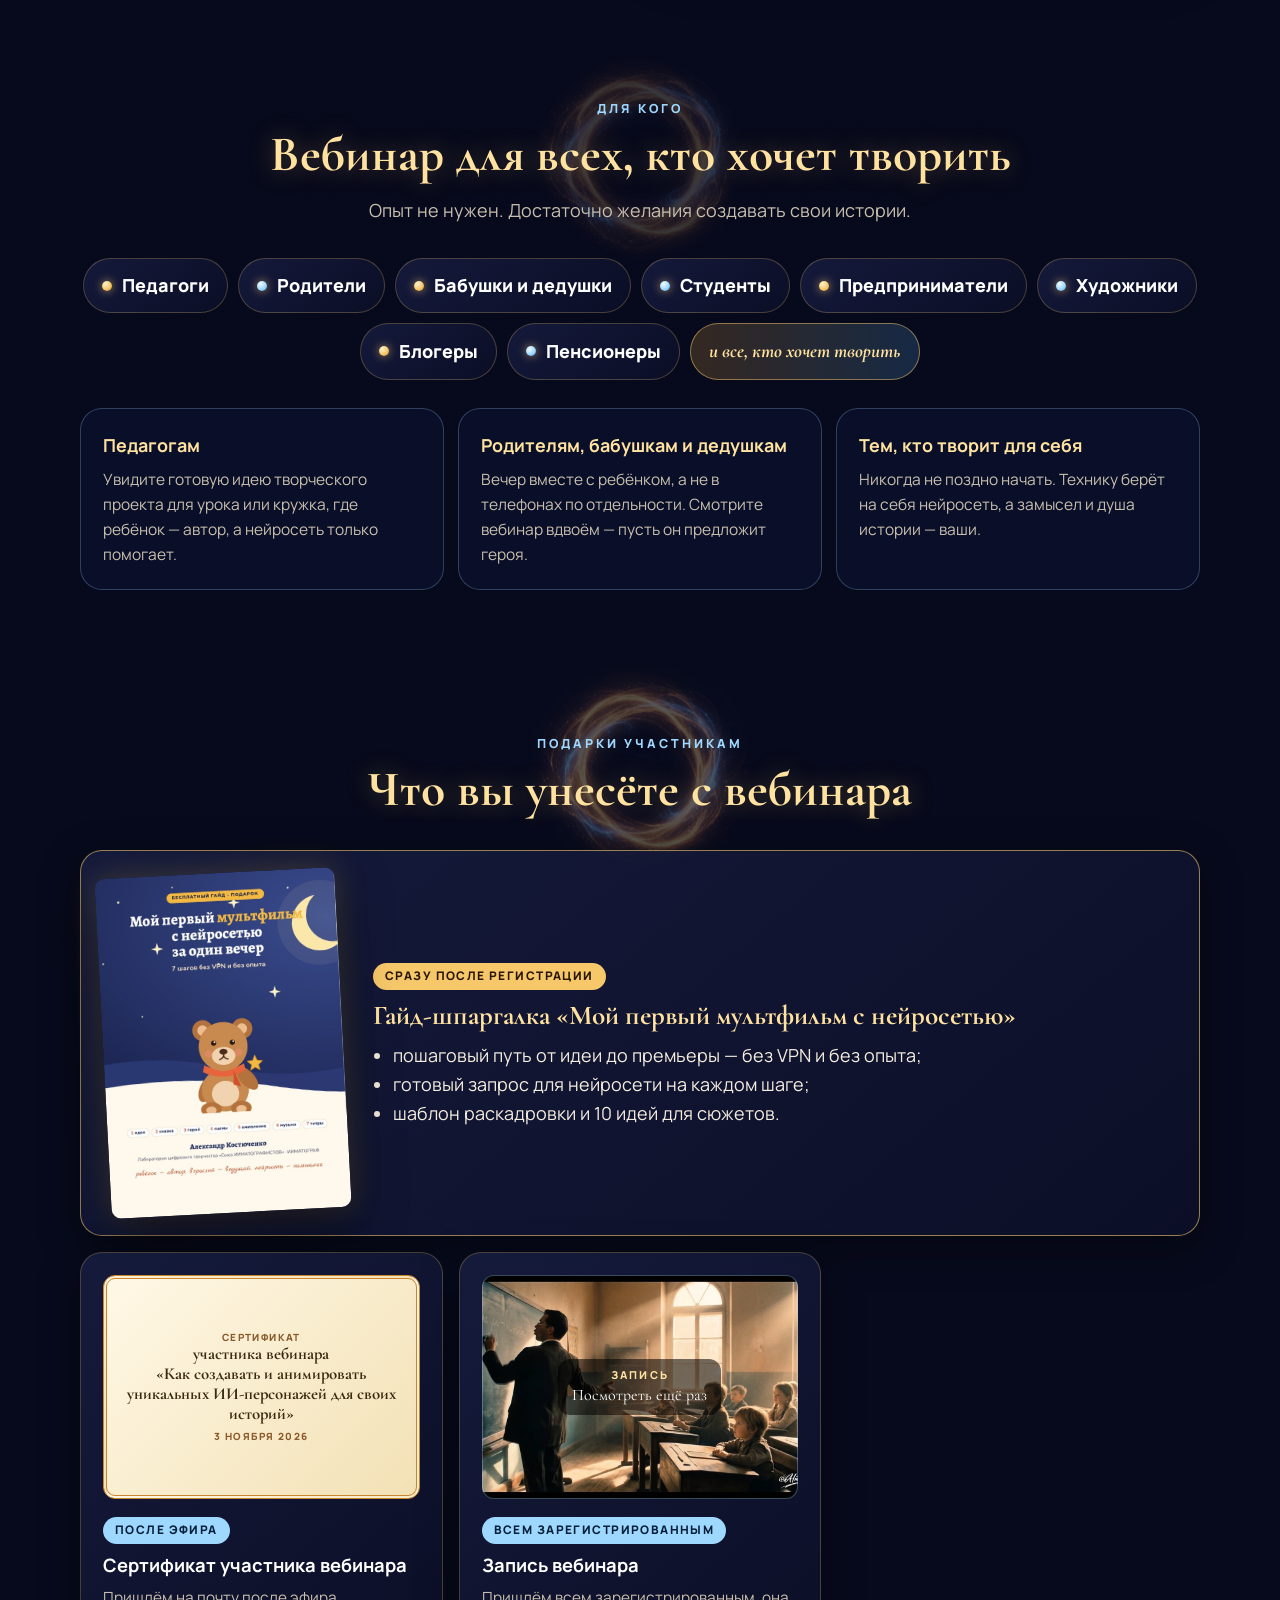
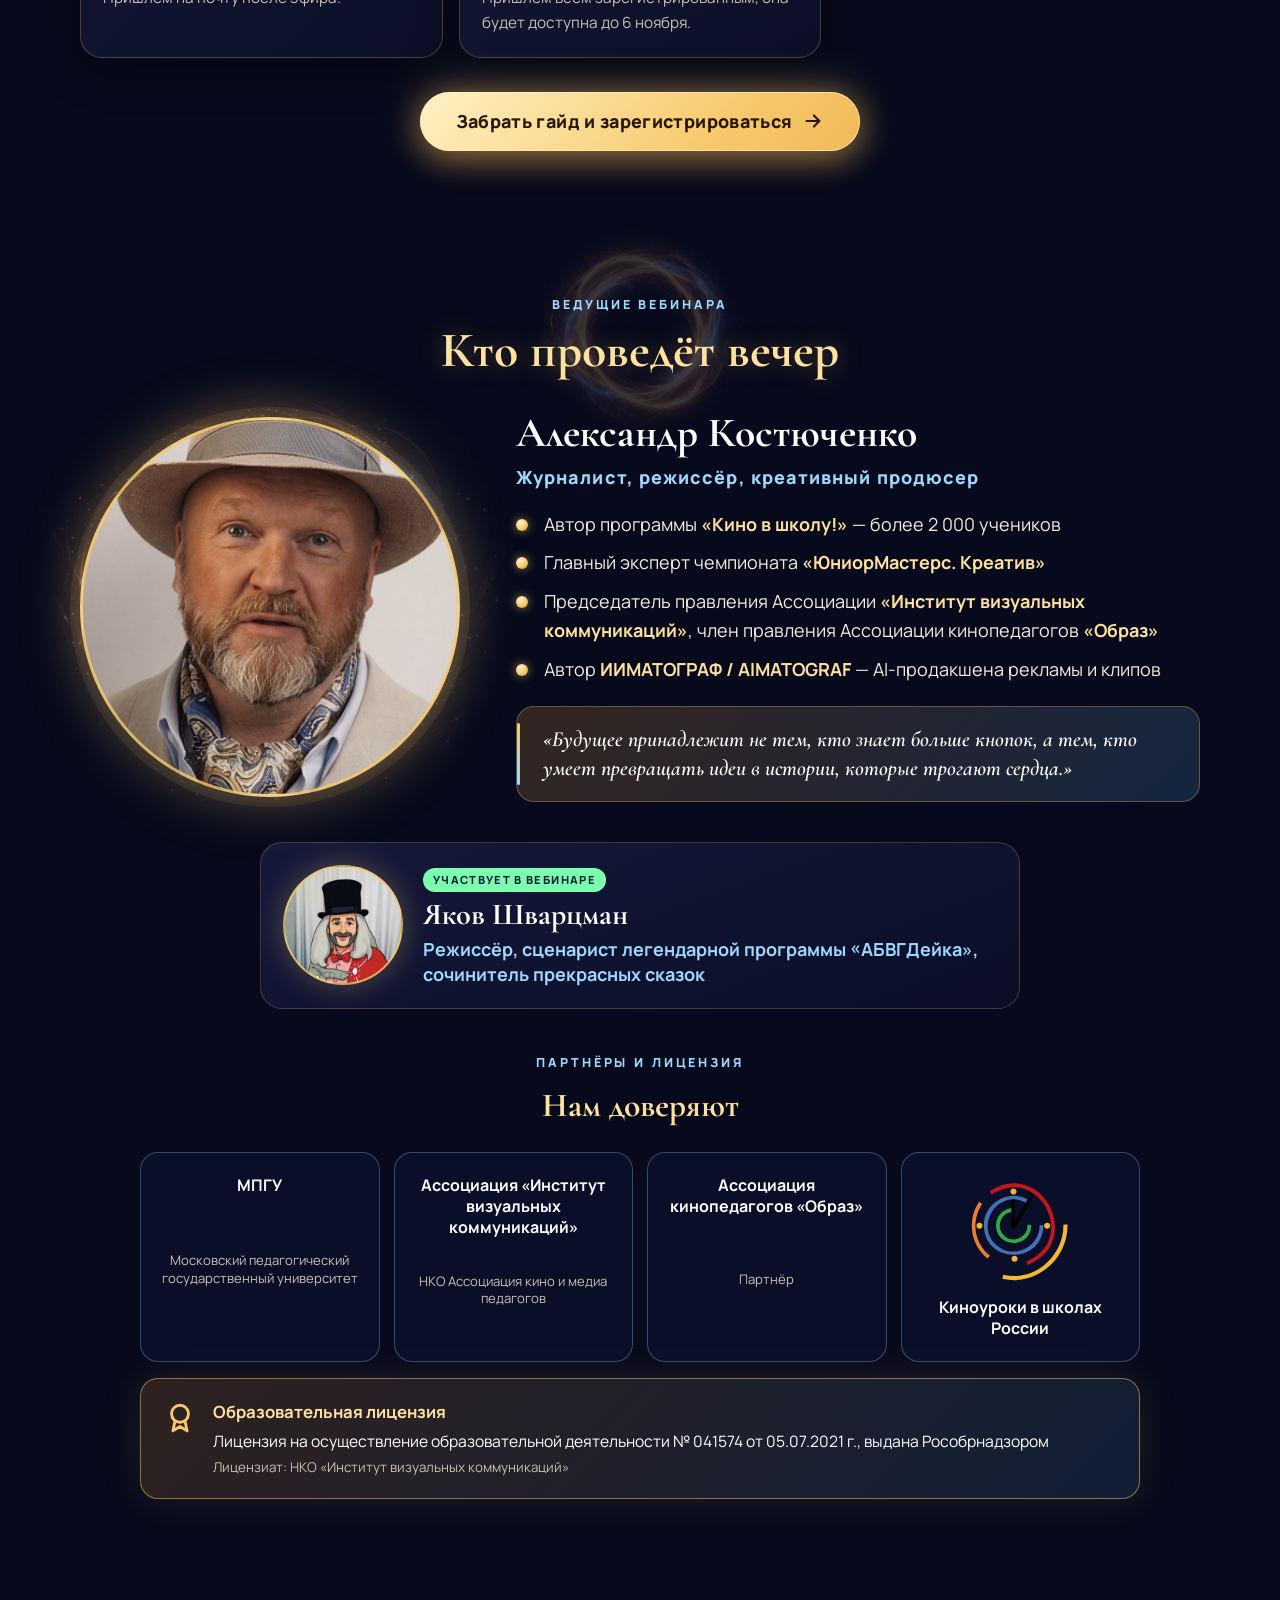
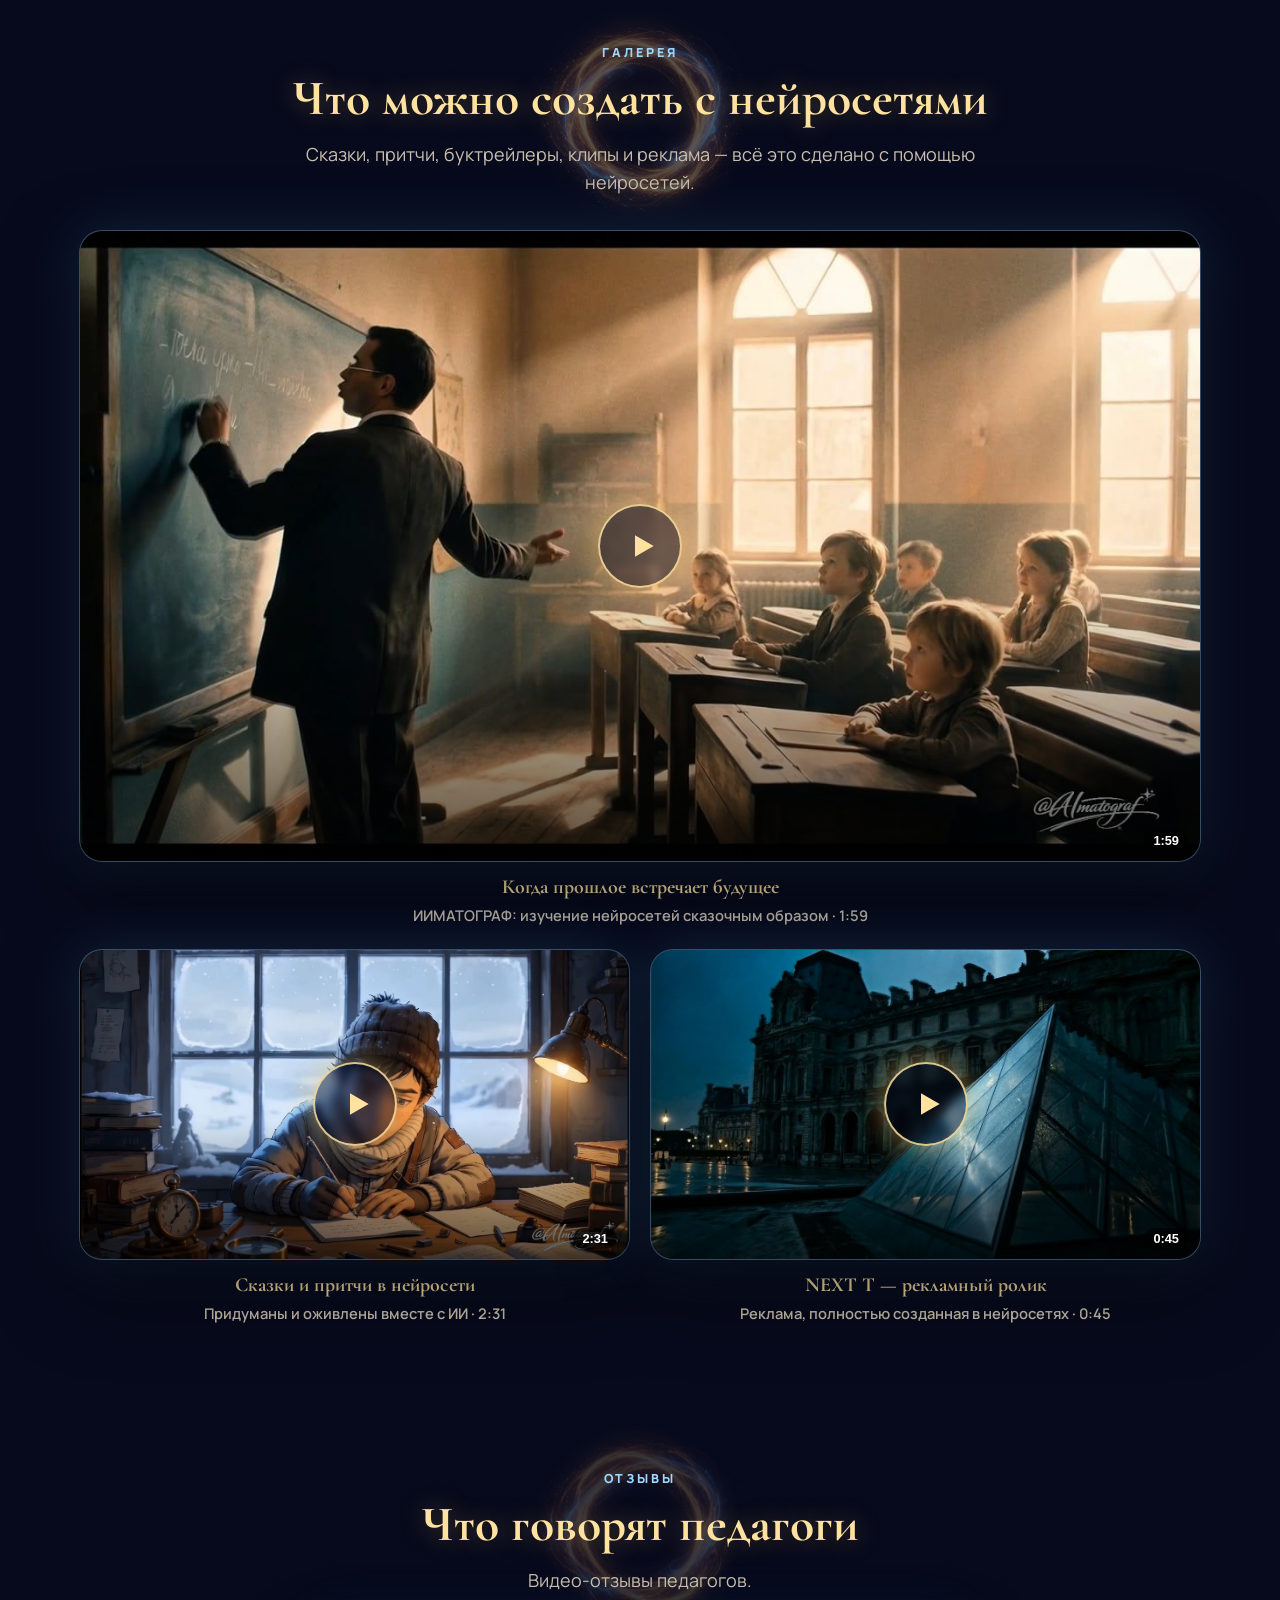
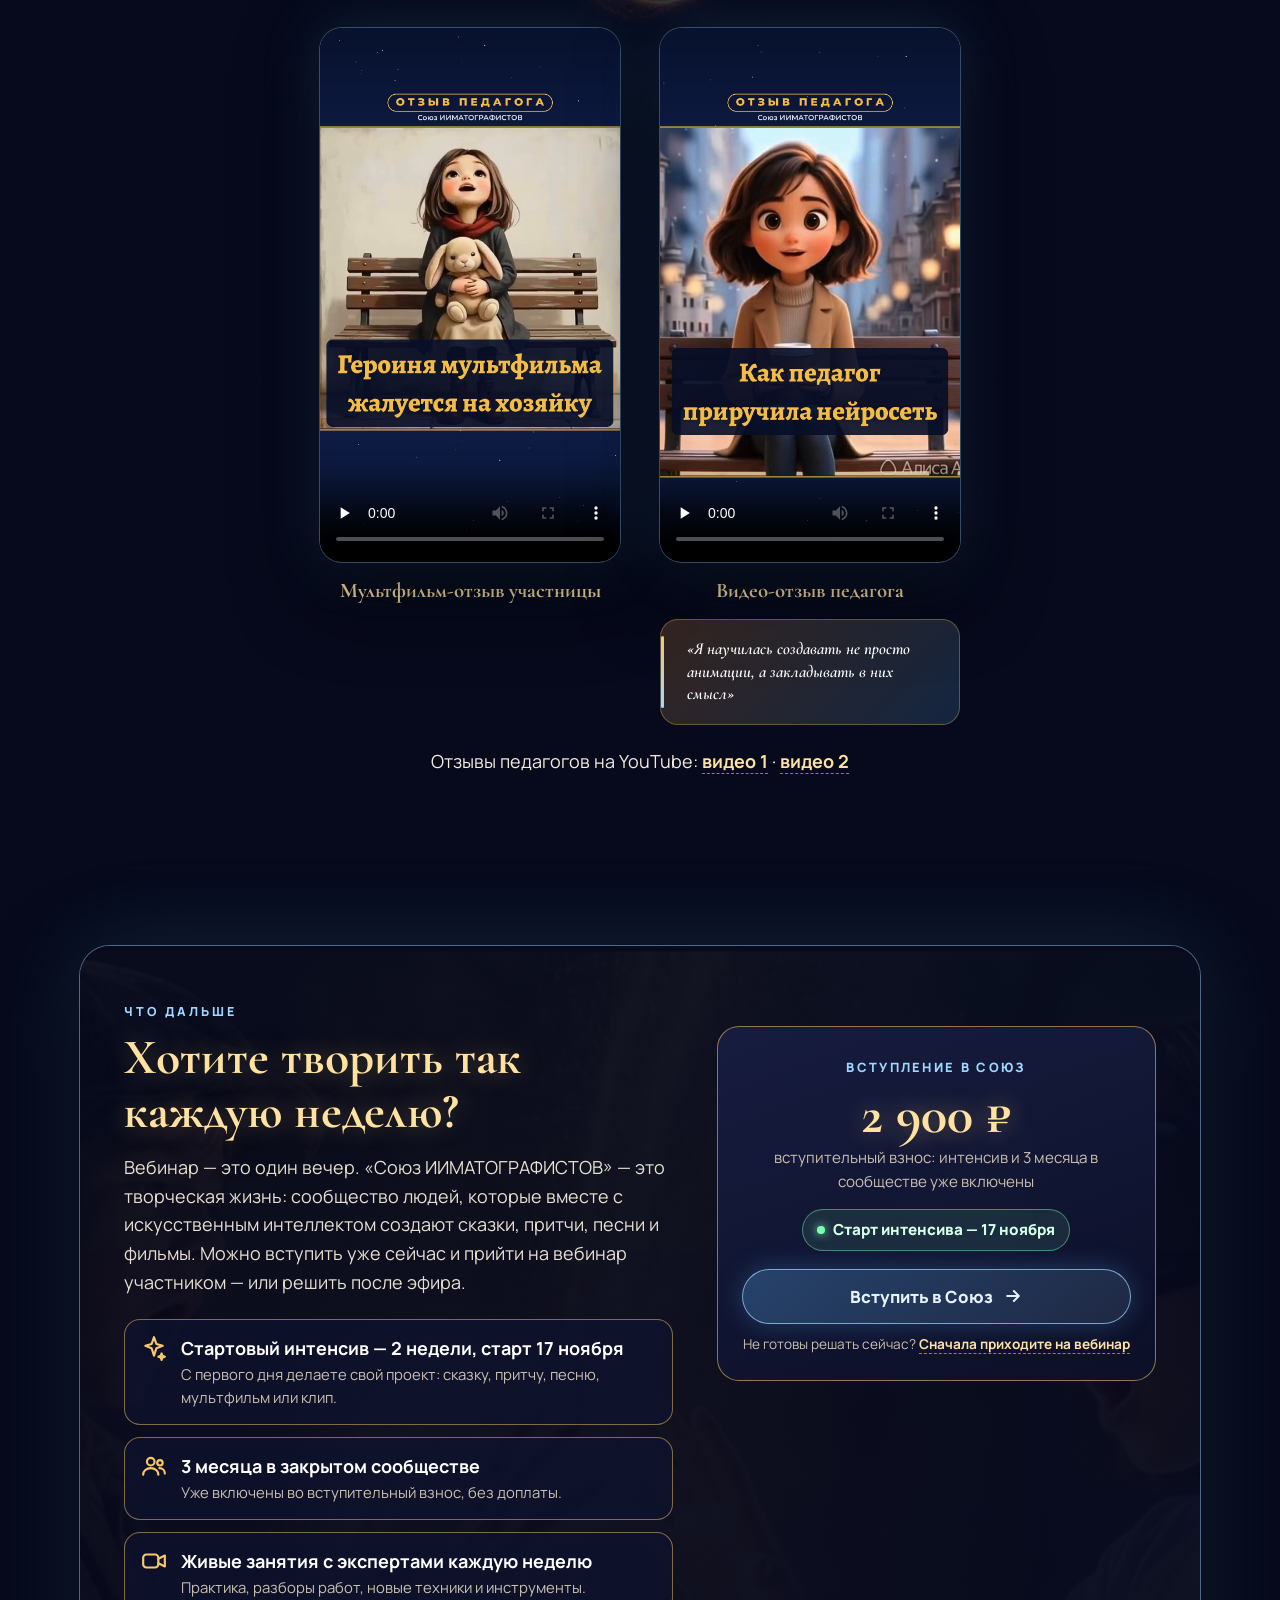
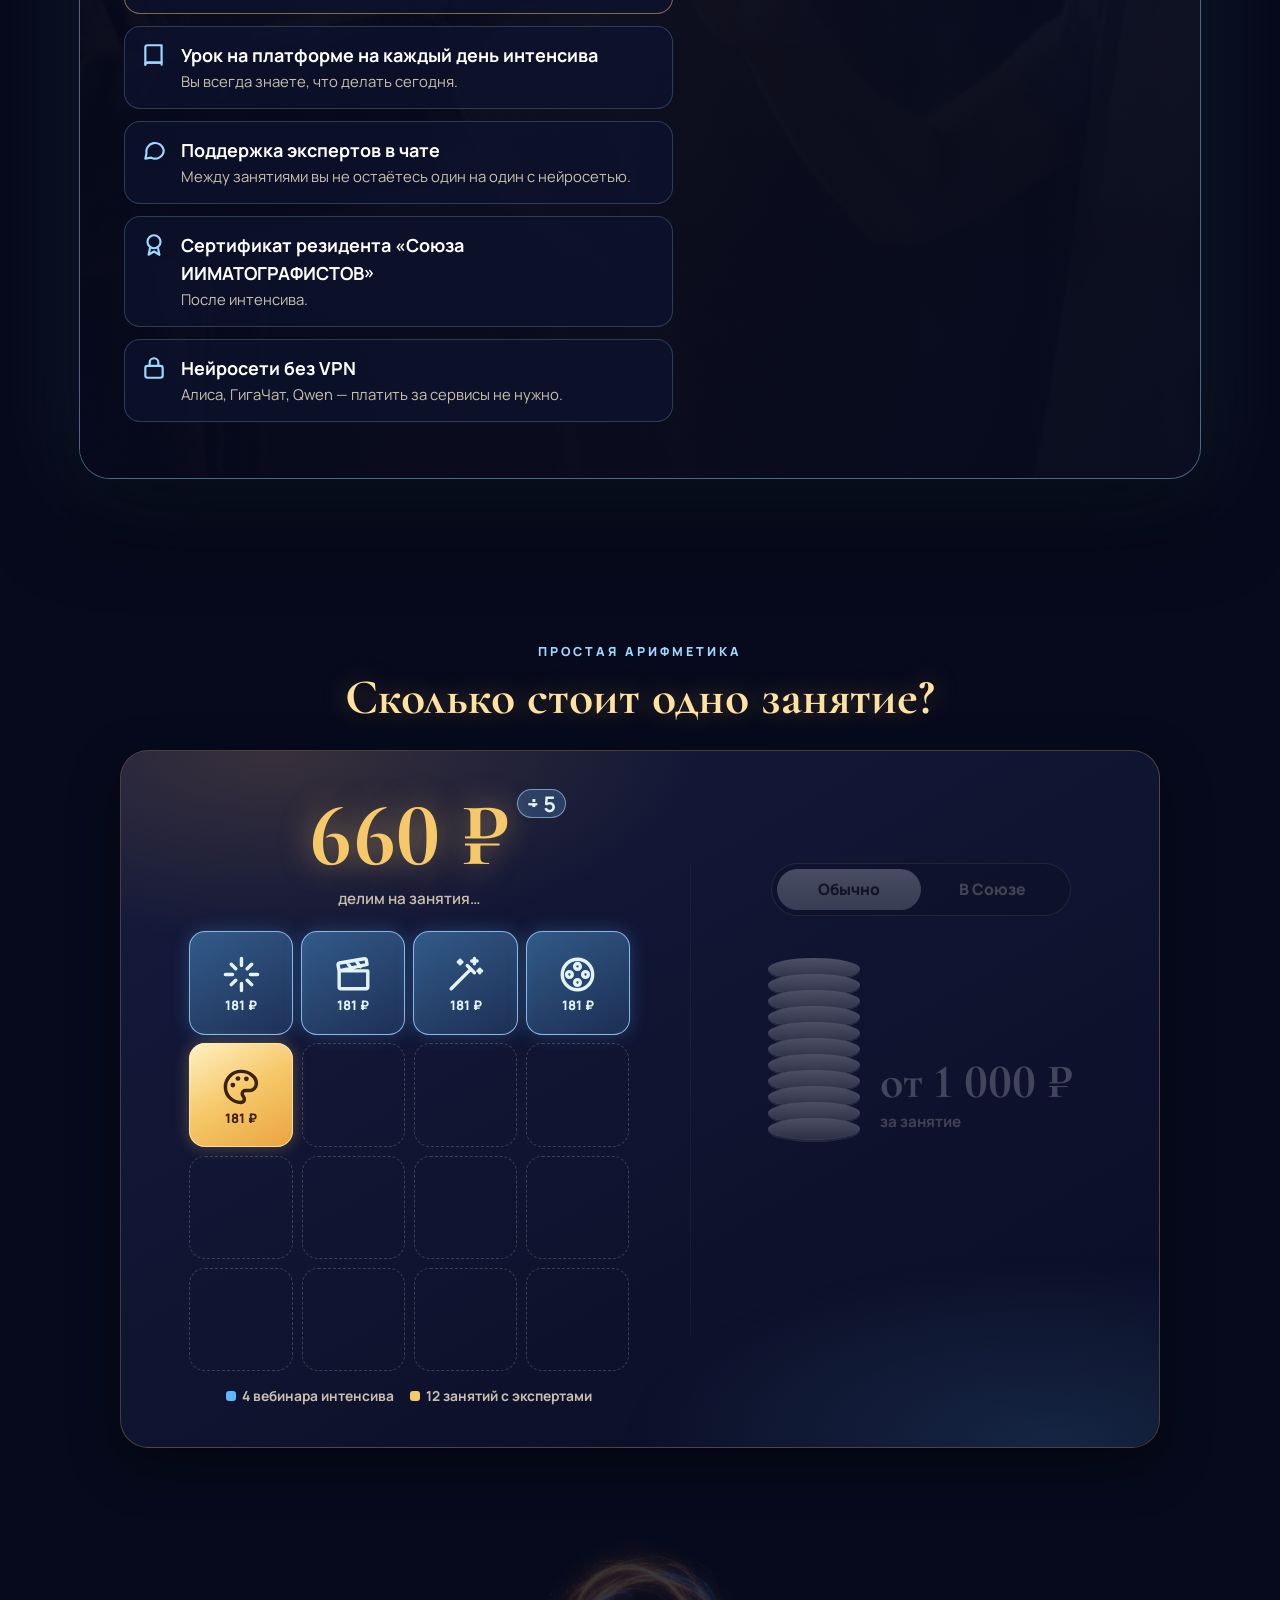
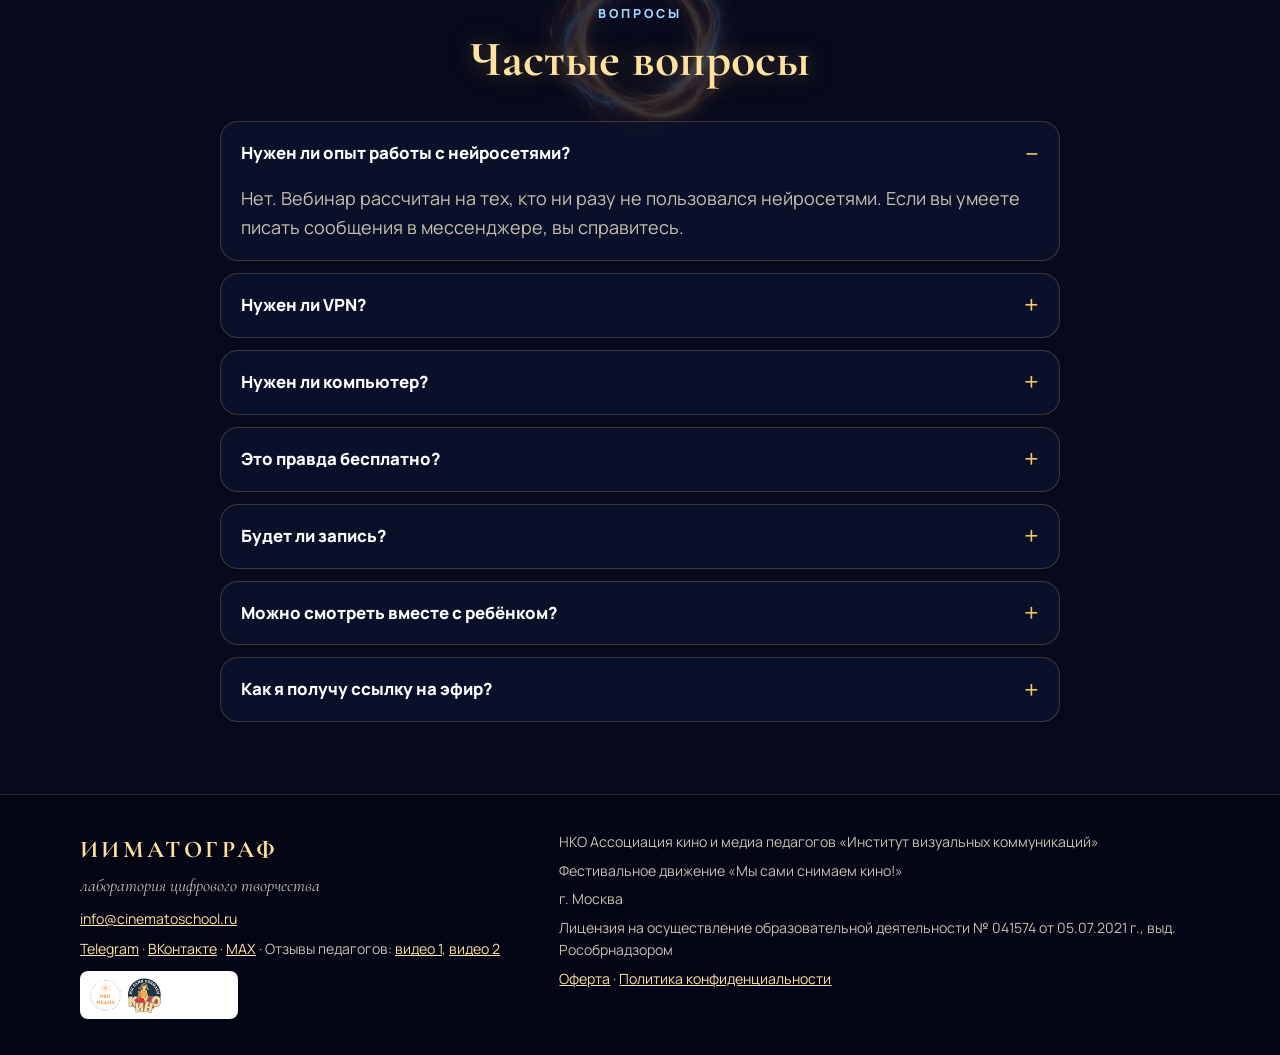
==== commit 565e1261: "Убрать финальный блок «До встречи в эфире»" ====
--- a/index.html
+++ b/index.html
@@ -372,18 +372,6 @@
   </div>
 </section>
 
-<section class="cta" id="final">
-  <div class="wrap">
-    <div class="cta-box reveal">
-      <span class="sec-label">До встречи в эфире</span>
-      <h2>Приходите творить вместе с&nbsp;нами</h2>
-      <p class="sub">Один вечер, одна сказка, один фильм — и, может быть, начало вашей творческой жизни.</p>
-      <div><span class="date-badge"><span class="dot"></span><svg><use href="#i-cal"/></svg>Вт, 3 ноября · 18:00 МСК · Zoom</span></div>
-      <div class="actions"><a class="btn" href="https://cinematoschool.ru/firstmult" data-reg data-goal="show_reg_click">Зарегистрироваться бесплатно<svg><use href="#i-arrow"/></svg></a></div>
-      <p class="second">Уже решили? <a class="link-gold" href="https://kan7739684-max.github.io/iimatograf-landing/" data-goal="soyuz_pay_click" target="_blank" rel="noopener">Вступить в&nbsp;Союз сразу&nbsp;— 2&nbsp;900&nbsp;₽</a></p>
-    </div>
-  </div>
-</section>
 </main>
 
 <footer>
